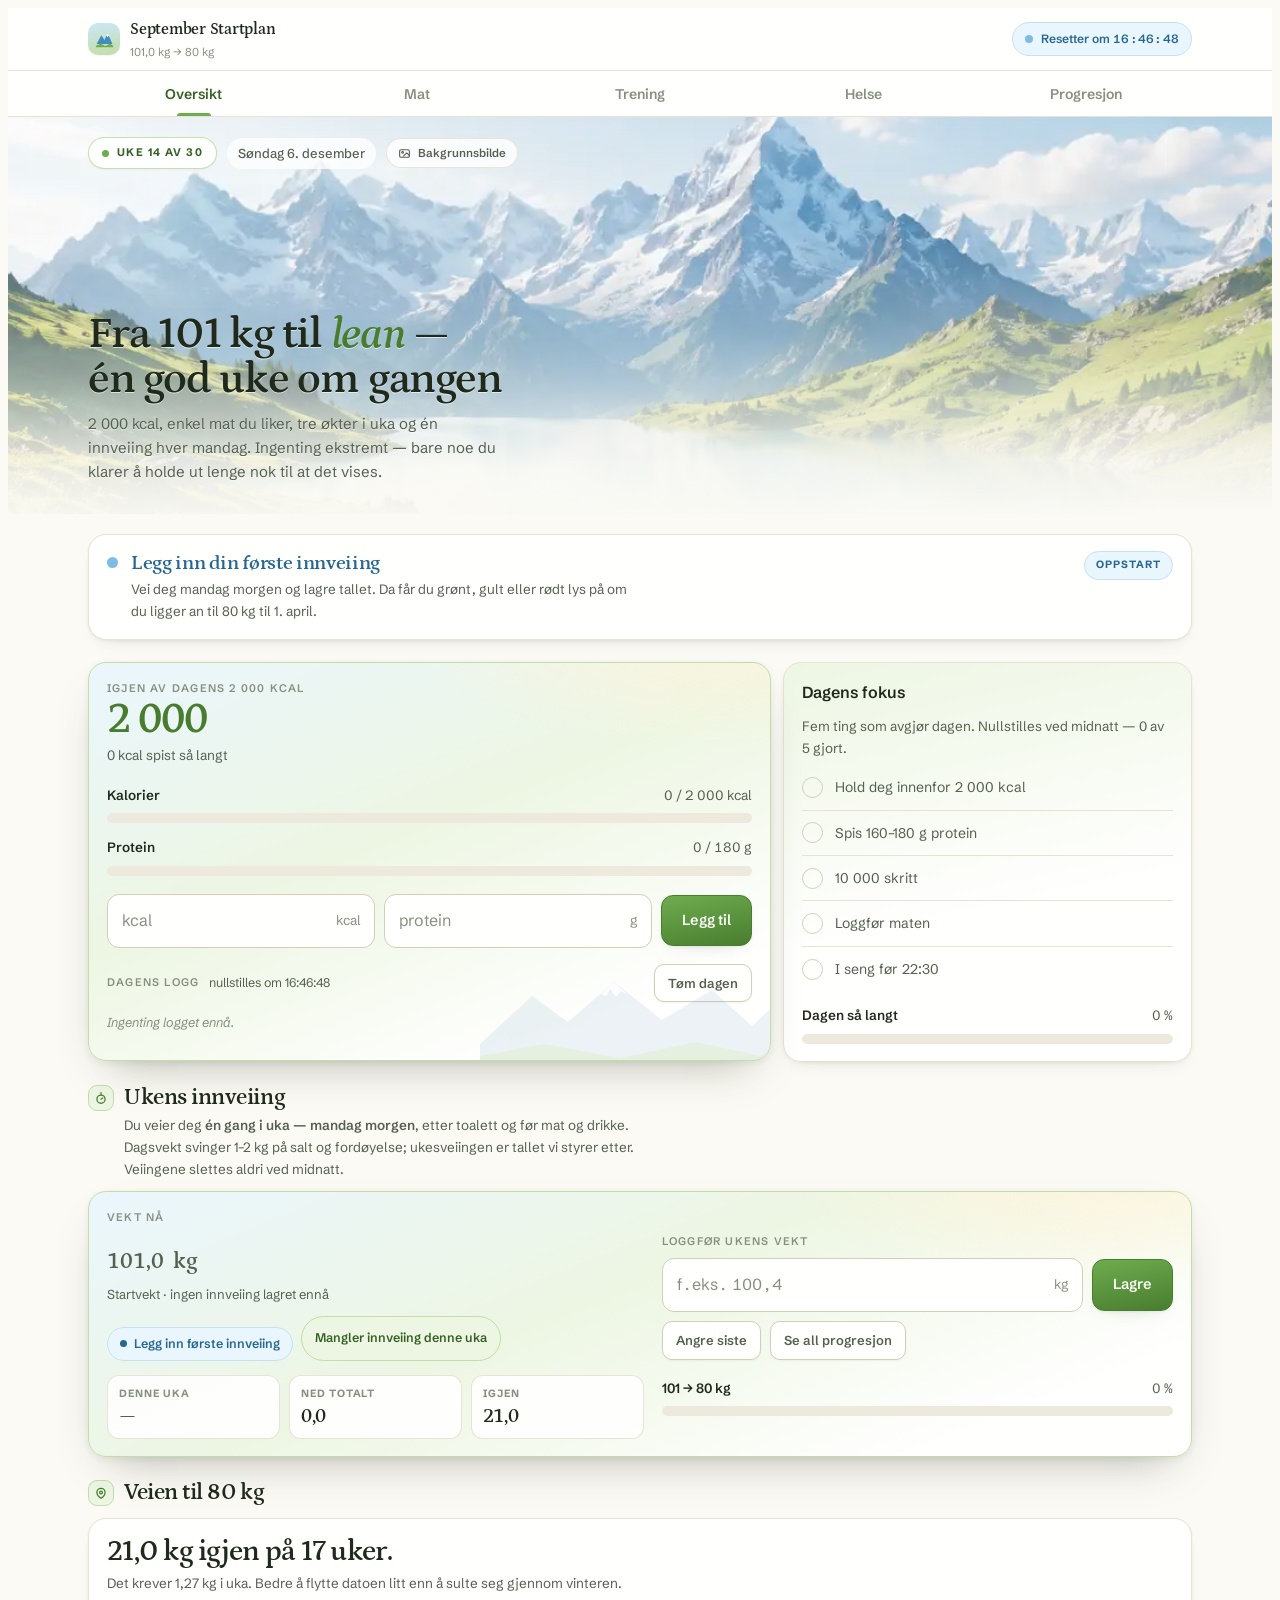
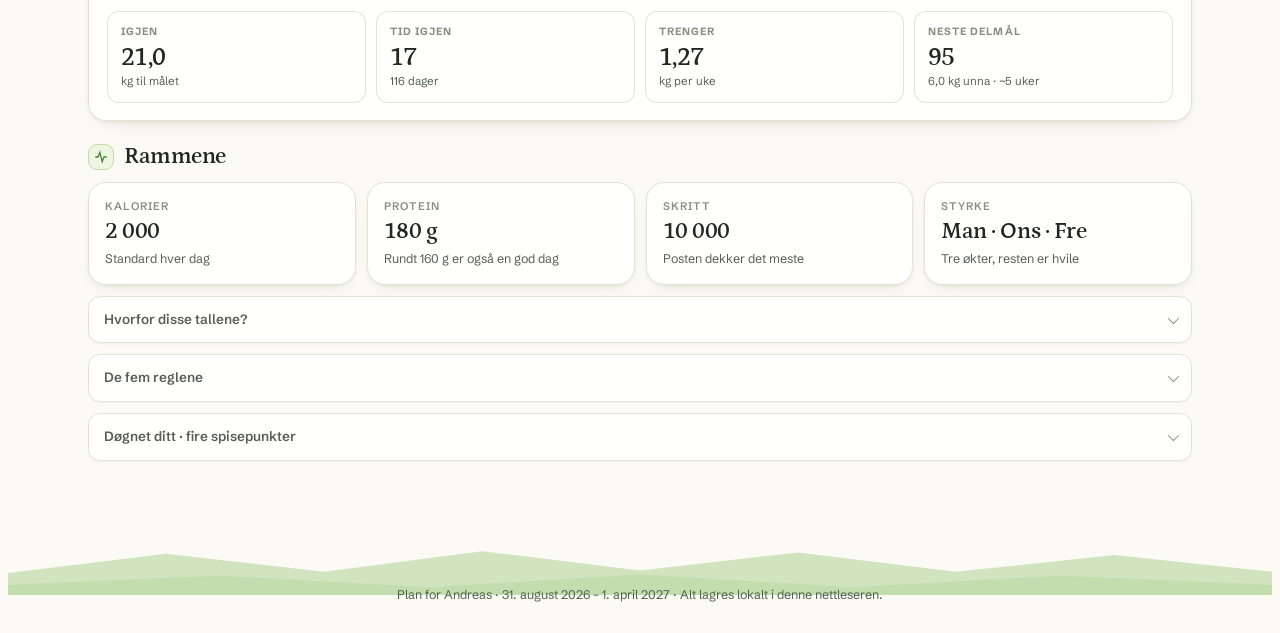
==== index.html @ 5f0822c3 "Rename index_5.html to index.html" ====
<!doctype html><html lang="nb"><head><meta charset="utf-8"><meta name="viewport" content="width=device-width,initial-scale=1,viewport-fit=cover"><meta name="robots" content="noindex,nofollow"><meta name="theme-color" content="#FBFAF5"><meta name="description" content="Personlig startplan mot 80 kg."><meta name="apple-mobile-web-app-capable" content="yes"><meta name="apple-mobile-web-app-status-bar-style" content="default"><meta name="apple-mobile-web-app-title" content="Startplan"><title>September Startplan</title><link rel="icon" href="data:image/svg+xml,%3Csvg xmlns='http://www.w3.org/2000/svg' viewBox='0 0 24 24'%3E%3Crect width='24' height='24' rx='6' fill='%23CBE7F8'/%3E%3Cpath fill='%233F8CBE' d='M3 18 L8 9 L11.5 14 L15.5 6 L21 18 Z'/%3E%3Cpath fill='%23fff' d='M13.4 9 L15.5 6 L17.6 9.8 L16.3 9 L15.3 10.6 L14.3 8.4 Z'/%3E%3Cpath fill='%236FAC4E' d='M2 20 L7 18 L12 20.4 L17 18 L22 20 L22 22 L2 22 Z'/%3E%3C/svg%3E"><link rel="apple-touch-icon" href="icon.png"><link rel="preconnect" href="https://fonts.googleapis.com"><link rel="preconnect" href="https://fonts.gstatic.com" crossorigin><link rel="stylesheet" href="https://fonts.googleapis.com/css2?family=Petrona:ital,wght@0,500;0,600;0,700;1,600&family=Schibsted+Grotesk:wght@400;500;600;700&display=swap">
<style>:root{--sky-1:#EAF6FD;--sky-2:#CBE7F8;--sky-3:#7FBCE4;--sky-4:#3F8CBE;--sky-5:#256792;--grass-1:#EDF6E3;--grass-2:#C3DDA6;--grass-3:#6FAC4E;--grass-4:#487D2F;--grass-5:#356024;--sun-1:#FEF4DA;--sun-2:#EFC35F;--sun-3:#BE8718;--clay-1:#FBEBE1;--clay-2:#BF7154;--bg:#FBFAF5;--surface:#FFFFFE;--surface-2:#F7F5ED;--surface-3:#EDE9DC;--line:#E8E2D3;--line-2:#D4CDB8;--ink:#1F2A1C;--ink-2:#556050;--ink-3:#87907F;--sh-1:0 1px 2px rgba(48,58,36,.05);--sh-2:0 1px 3px rgba(48,58,36,.06),0 8px 20px -14px rgba(48,58,36,.28);--sh-3:0 2px 6px rgba(48,58,36,.07),0 20px 44px -22px rgba(48,58,36,.4);--r:18px;--r-sm:12px;--wrap:1140px;--serif:"Petrona",Georgia,serif;--sans:"Schibsted Grotesk",ui-sans-serif,system-ui,-apple-system,"Segoe UI",sans-serif;--navh:0px;color-scheme:light;}*{box-sizing:border-box;min-width:0}[hidden]{display:none!important}body{background:var(--bg);color:var(--ink);font-family:var(--sans);font-size:15px;line-height:1.6;-webkit-font-smoothing:antialiased;overflow-x:hidden;-webkit-text-size-adjust:100%;padding-bottom:var(--navh);}p{margin:0 0 10px}p:last-child{margin-bottom:0}strong{font-weight:600}.wrap{max-width:var(--wrap);margin:0 auto;padding:0 18px}.dim{color:var(--ink-2)}.num{font-variant-numeric:tabular-nums}.label{font-size:11px;letter-spacing:.11em;text-transform:uppercase;color:var(--ink-3);font-weight:600}.appbar{position:sticky;top:0;z-index:60;background:rgba(255,255,254,.88);backdrop-filter:blur(16px) saturate(1.4);border-bottom:1px solid var(--line)}.appbar-in{max-width:var(--wrap);margin:0 auto;padding:9px 18px;display:flex;align-items:center;gap:12px}.brand{display:flex;align-items:center;gap:10px;min-width:0}.brand .mk{width:32px;height:32px;border-radius:10px;flex:0 0 auto;overflow:hidden;background:linear-gradient(170deg,var(--sky-2),var(--grass-2));display:grid;place-items:center;box-shadow:var(--sh-1)}.brand .nm{font-family:var(--serif);font-size:16px;font-weight:600;letter-spacing:-.015em;white-space:nowrap;overflow:hidden;text-overflow:ellipsis}.brand .sm{font-size:11.5px;color:var(--ink-3);white-space:nowrap}.reset-chip{margin-left:auto;display:inline-flex;align-items:center;gap:8px;flex:0 0 auto;font-size:12px;font-weight:600;color:var(--sky-5);background:var(--sky-1);border:1px solid #C6E1F2;padding:6px 12px;border-radius:99px}.reset-chip .cd{font-variant-numeric:tabular-nums;letter-spacing:.02em}.reset-chip .ring{width:8px;height:8px;border-radius:99px;background:var(--sky-3);animation:pulse 2.4s ease-in-out infinite}@keyframes pulse{0%,100%{opacity:1;transform:scale(1)}50%{opacity:.45;transform:scale(.8)}}.tabbar{display:block;border-top:1px solid var(--line);background:rgba(255,255,254,.7)}.tabbar-in{max-width:var(--wrap);margin:0 auto;padding:0 12px;display:grid;grid-template-columns:repeat(5,1fr)}.tabbar button{font:inherit;font-size:14px;font-weight:600;background:none;border:none;cursor:pointer;color:var(--ink-3);padding:12px 6px 11px;position:relative;transition:color .18s ease}.tabbar button:hover{color:var(--ink-2)}.tabbar button[aria-selected="true"]{color:var(--grass-5)}.tabbar button[aria-selected="true"]::after{content:"";position:absolute;left:50%;transform:translateX(-50%);bottom:0;width:34px;height:3px;border-radius:99px 99px 0 0;background:var(--grass-3)}.tabbar button:focus-visible{outline:2px solid var(--grass-3);outline-offset:-3px;border-radius:6px}.botnav{display:none}.hero{position:relative;overflow:hidden;isolation:isolate;background:linear-gradient(178deg,#9FD1EE 0%,#BEE1F5 24%,#DCEDF6 52%,#EFF4E9 78%,var(--bg) 100%)}.hero .photo{position:absolute;inset:0;z-index:-2;background-image:var(--heroimg,url("hero.webp"));background-size:cover;background-position:50% 40%;background-repeat:no-repeat}.hero .scrim{position:absolute;inset:0;z-index:-1;background:linear-gradient(179deg,rgba(255,255,255,.30) 0%,rgba(255,255,255,.06) 24%,rgba(252,251,246,.55) 62%,rgba(251,250,245,.93) 86%,var(--bg) 100%)}.hero-in{position:relative;padding:20px 0 30px;min-height:clamp(280px,31vw,400px);display:flex;flex-direction:column}.crumb{display:flex;align-items:center;gap:10px;flex-wrap:wrap;margin-bottom:auto;padding-bottom:22px}.chip-glass{display:inline-flex;align-items:center;gap:8px;font-size:11px;letter-spacing:.13em;text-transform:uppercase;font-weight:700;color:var(--grass-5);background:rgba(255,255,255,.9);border:1px solid rgba(195,221,166,.9);padding:6px 13px;border-radius:99px;box-shadow:var(--sh-1);backdrop-filter:blur(6px)}.chip-glass .pip{width:7px;height:7px;border-radius:99px;background:var(--grass-3)}.crumb .dt{font-size:13px;color:var(--ink-2);font-weight:500;background:rgba(255,255,255,.75);padding:5px 11px;border-radius:99px}.pick{display:inline-flex;align-items:center;gap:7px;font-size:11.5px;font-weight:600;color:var(--ink-2);background:rgba(255,255,255,.8);border:1px solid rgba(232,226,211,.9);padding:5px 11px;border-radius:99px;cursor:pointer;backdrop-filter:blur(6px);transition:color .15s ease,border-color .15s ease}.pick:hover{color:var(--grass-5);border-color:var(--grass-2)}.pick svg{width:13px;height:13px;stroke:currentColor;fill:none;stroke-width:2;stroke-linecap:round;stroke-linejoin:round}.pick.rm{padding:5px 9px}.hero h1{font-family:var(--serif);font-weight:600;font-size:clamp(28px,4.7vw,44px);letter-spacing:-.028em;line-height:1.04;margin:0 0 9px;text-wrap:balance;max-width:17ch;text-shadow:0 1px 0 rgba(255,255,255,.6)}.hero h1 em{font-style:italic;color:var(--grass-4)}.hero .sub{color:var(--ink-2);font-size:15px;margin:0;max-width:46ch;text-shadow:0 1px 0 rgba(255,255,255,.5)}main{padding:20px 0 44px;min-height:60vh}.panel{display:flex;flex-direction:column;gap:22px}.panel[hidden]{display:none}.panel.enter{animation:slidein .28s cubic-bezier(.22,.9,.3,1)}@keyframes slidein{from{opacity:0;transform:translateY(9px)}to{opacity:1;transform:none}}.sec{display:flex;flex-direction:column;gap:11px}.sec>h2{font-family:var(--serif);font-size:23px;font-weight:600;letter-spacing:-.02em;margin:0;line-height:1.2;display:flex;align-items:center;gap:10px}.sec>h2 .gl{width:26px;height:26px;border-radius:9px;display:grid;place-items:center;flex:0 0 auto;background:var(--grass-1);border:1px solid var(--grass-2)}.sec>h2+.cap{margin-top:-7px;padding-left:36px}.cap{color:var(--ink-2);font-size:13.5px;max-width:74ch;margin:0}h3{font-size:16px;font-weight:600;margin:0;letter-spacing:-.01em}.card{background:var(--surface);border:1px solid var(--line);border-radius:var(--r);padding:17px 18px;box-shadow:var(--sh-2)}.card>h3{margin-bottom:11px}.card.tint{background:linear-gradient(168deg,var(--grass-1) 0%,var(--surface) 60%)}.card.tint-sky{background:linear-gradient(168deg,var(--sky-1) 0%,var(--surface) 60%)}.card.hi{background:radial-gradient(520px 200px at 92% -10%,rgba(254,244,218,.9),transparent 62%),linear-gradient(158deg,var(--sky-1) 0%,var(--grass-1) 44%,var(--surface) 84%);border-color:var(--grass-2);box-shadow:var(--sh-3);position:relative;overflow:hidden}.g2{display:grid;grid-template-columns:repeat(2,1fr);gap:11px}.g3{display:grid;grid-template-columns:repeat(3,1fr);gap:11px}.g4{display:grid;grid-template-columns:repeat(4,1fr);gap:11px}.split{display:grid;grid-template-columns:1.25fr .75fr;gap:12px;align-items:start}.tile{background:var(--surface);border:1px solid var(--line);border-radius:var(--r);padding:15px 16px;box-shadow:var(--sh-2)}.tile .tn{font-size:16px;font-weight:600;letter-spacing:-.01em}.tile .tv{font-family:var(--serif);font-size:23px;font-weight:600;letter-spacing:-.02em;font-variant-numeric:tabular-nums;margin-top:3px;line-height:1.15}.tile .td{font-size:12.5px;color:var(--ink-2);margin-top:4px}.tile .badge{display:inline-block;font-size:11px;font-weight:600;background:var(--grass-1);color:var(--grass-5);border:1px solid var(--grass-2);padding:2px 9px;border-radius:99px;margin-top:9px}.tile .badge.sun{background:var(--sun-1);color:var(--sun-3);border-color:#EEDCAC}.tile .badge.sky{background:var(--sky-1);color:var(--sky-5);border-color:#C6E1F2}details.acc{background:var(--surface);border:1px solid var(--line);border-radius:var(--r-sm);overflow:hidden;box-shadow:var(--sh-1);transition:border-color .18s ease}details.acc:hover{border-color:var(--line-2)}details.acc>summary{list-style:none;cursor:pointer;padding:12px 15px;font-size:13.5px;font-weight:600;color:var(--ink-2);display:flex;align-items:center;gap:8px}details.acc>summary::-webkit-details-marker{display:none}details.acc>summary::after{content:"";margin-left:auto;width:7px;height:7px;border-right:1.8px solid var(--ink-3);border-bottom:1.8px solid var(--ink-3);transform:rotate(45deg) translateY(-2px);transition:transform .22s ease}details.acc[open]>summary::after{transform:rotate(-135deg) translateY(-2px)}details.acc>summary:hover{color:var(--grass-5)}details.acc>summary:focus-visible{outline:2px solid var(--grass-3);outline-offset:-2px}.accb{padding:13px 15px 15px;font-size:13.5px;color:var(--ink-2);border-top:1px solid var(--line);background:var(--surface-2)}.accb ul,.accb ol{margin:0 0 9px;padding-left:1.1em}.accb li{margin-bottom:6px}.accb li::marker{color:var(--grass-3)}.accb>*:last-child{margin-bottom:0}.rows{display:flex;flex-direction:column}.row{display:flex;align-items:center;gap:12px;padding:10px 0;border-bottom:1px solid var(--line);font-size:14.5px}.row:last-child{border-bottom:none}.row .idx{flex:0 0 24px;height:24px;border-radius:8px;background:linear-gradient(160deg,var(--grass-1),var(--grass-2));color:var(--grass-5);font-size:12px;font-weight:700;display:grid;place-items:center}.row .rt{flex:1}.row .rv{color:var(--ink-2);font-size:13px;text-align:right;font-variant-numeric:tabular-nums}.field{position:relative;flex:1 1 120px}.field input{font:inherit;font-size:16px;font-variant-numeric:tabular-nums;background:var(--surface);color:var(--ink);border:1.5px solid var(--line-2);border-radius:12px;padding:13px 44px 13px 14px;width:100%;transition:border-color .16s ease,box-shadow .16s ease}.field input:hover{border-color:var(--ink-3)}.field input:focus{outline:none;border-color:var(--grass-3);box-shadow:0 0 0 3px rgba(111,172,78,.2)}.field .unit{position:absolute;right:14px;top:50%;transform:translateY(-50%);font-size:13.5px;color:var(--ink-3);pointer-events:none}input::placeholder{color:var(--ink-3)}input[type=number]::-webkit-outer-spin-button,input[type=number]::-webkit-inner-spin-button{-webkit-appearance:none;margin:0}input[type=number]{-moz-appearance:textfield}.btn{font:inherit;font-size:14.5px;font-weight:600;background:linear-gradient(168deg,var(--grass-3),var(--grass-4));color:#FBFDF7;border:1px solid var(--grass-4);border-radius:12px;padding:13px 20px;cursor:pointer;white-space:nowrap;box-shadow:var(--sh-2);transition:transform .14s ease,box-shadow .14s ease,filter .14s ease;-webkit-tap-highlight-color:transparent}.btn:hover{filter:brightness(1.07);box-shadow:var(--sh-3);transform:translateY(-1px)}.btn:active{transform:translateY(0) scale(.985);box-shadow:var(--sh-1)}.btn.ghost{background:var(--surface);color:var(--ink-2);border-color:var(--line-2);box-shadow:var(--sh-1)}.btn.ghost:hover{color:var(--grass-5);border-color:var(--grass-3);filter:none}.btn.mini{padding:8px 13px;font-size:13px;border-radius:10px}.btn:focus-visible{outline:2px solid var(--grass-3);outline-offset:2px}.frm{display:flex;gap:9px;align-items:center;flex-wrap:wrap}.toast{display:inline-flex;align-items:center;gap:7px;font-size:13px;font-weight:600;color:var(--grass-5);background:var(--grass-1);border:1px solid var(--grass-2);padding:6px 13px;border-radius:99px;opacity:0;transform:translateY(-3px);transition:opacity .25s ease,transform .25s ease;pointer-events:none}.toast.on{opacity:1;transform:none}.bar{height:10px;border-radius:99px;background:var(--surface-3);overflow:hidden}.bar>i{display:block;height:100%;border-radius:99px;background:linear-gradient(90deg,var(--grass-2),var(--grass-3));transition:width .5s cubic-bezier(.3,0,.2,1)}.bar.sun>i{background:linear-gradient(90deg,#F6E2AC,var(--sun-2))}.bar.sky>i{background:linear-gradient(90deg,var(--sky-2),var(--sky-3))}.bhd{display:flex;justify-content:space-between;align-items:baseline;gap:10px;margin-bottom:7px;font-size:13.5px}.bhd .bl{font-weight:600;display:flex;align-items:center;gap:9px}.bhd .br{color:var(--ink-2);font-variant-numeric:tabular-nums}.metric{padding:12px 0;border-bottom:1px solid var(--line)}.metric:last-child{border-bottom:none;padding-bottom:0}.mico{width:27px;height:27px;border-radius:9px;display:grid;place-items:center;flex:0 0 auto}.qw{display:grid;grid-template-columns:1.05fr 1fr;gap:18px;align-items:center;position:relative}.qw .now{font-family:var(--serif);font-size:clamp(38px,7vw,52px);font-weight:600;letter-spacing:-.035em;line-height:1;font-variant-numeric:tabular-nums}.qw .now span{font-size:.44em;color:var(--ink-2);letter-spacing:0}.qw .meta{font-size:13px;color:var(--ink-2);margin-top:5px}.trend{display:inline-flex;align-items:center;gap:7px;font-size:12.5px;font-weight:600;padding:6px 12px;border-radius:99px;margin-top:11px;background:var(--grass-1);color:var(--grass-5);border:1px solid var(--grass-2)}.trend.warn{background:var(--sun-1);color:var(--sun-3);border-color:#EEDCAC}.trend.hot{background:var(--clay-1);color:var(--clay-2);border-color:#EFD5C9}.trend.sky{background:var(--sky-1);color:var(--sky-5);border-color:#C6E1F2}.trend .dot{width:7px;height:7px;border-radius:99px;background:currentColor}.mini3{display:grid;grid-template-columns:repeat(3,1fr);gap:9px;margin-top:14px}.mini{background:rgba(255,255,254,.9);border:1px solid rgba(232,226,211,.95);border-radius:var(--r-sm);padding:10px 11px}.mini .k{font-size:10.5px;letter-spacing:.09em;text-transform:uppercase;color:var(--ink-3);font-weight:700}.mini .v{font-family:var(--serif);font-size:20px;font-weight:600;letter-spacing:-.02em;font-variant-numeric:tabular-nums;line-height:1.2;margin-top:2px}.status{display:flex;align-items:flex-start;gap:13px;border-radius:var(--r);padding:16px 18px;border:1px solid var(--line);background:var(--surface);box-shadow:var(--sh-2)}.status .sdot{width:11px;height:11px;border-radius:99px;flex:0 0 auto;margin-top:6px;background:var(--sky-3);box-shadow:0 0 0 4px rgba(255,255,255,.7)}.status .stt{font-family:var(--serif);font-size:19.5px;font-weight:600;letter-spacing:-.018em;line-height:1.24;color:var(--sky-5)}.status .sbd{font-size:13.5px;margin-top:4px;color:var(--ink-2);max-width:64ch}.status .stag{margin-left:auto;flex:0 0 auto;font-size:10.5px;font-weight:700;letter-spacing:.1em;text-transform:uppercase;padding:5px 11px;border-radius:99px;border:1px solid #C6E1F2;background:var(--sky-1);color:var(--sky-5);white-space:nowrap}.status.green{background:linear-gradient(158deg,var(--grass-1),var(--surface) 68%);border-color:var(--grass-2)}.status.green .sdot{background:var(--grass-3)}.status.green .stt{color:var(--grass-5)}.status.green .stag{background:var(--grass-1);border-color:var(--grass-2);color:var(--grass-5)}.status.yellow{background:linear-gradient(158deg,var(--sun-1),var(--surface) 68%);border-color:#EEDCAC}.status.yellow .sdot{background:var(--sun-2)}.status.yellow .stt{color:var(--sun-3)}.status.yellow .stag{background:var(--sun-1);border-color:#EEDCAC;color:var(--sun-3)}.status.red{background:linear-gradient(158deg,var(--clay-1),var(--surface) 68%);border-color:#EFD5C9}.status.red .sdot{background:var(--clay-2)}.status.red .stt{color:var(--clay-2)}.status.red .stag{background:var(--clay-1);border-color:#EFD5C9;color:var(--clay-2)}.nextw{display:inline-flex;align-items:center;gap:8px;font-size:12.5px;font-weight:600;color:var(--sky-5);background:var(--sky-1);border:1px solid #C6E1F2;padding:6px 13px;border-radius:99px}.nextw.due{color:var(--grass-5);background:var(--grass-1);border-color:var(--grass-2)}.mgrid{display:grid;grid-template-columns:repeat(4,1fr);gap:10px;position:relative}.mcell{background:rgba(255,255,254,.9);border:1px solid rgba(232,226,211,.95);border-radius:var(--r-sm);padding:12px 13px}.mcell .mk{font-size:10.5px;letter-spacing:.1em;text-transform:uppercase;color:var(--ink-3);font-weight:700}.mcell .mv{font-family:var(--serif);font-size:25px;font-weight:600;letter-spacing:-.025em;font-variant-numeric:tabular-nums;line-height:1.12;margin-top:3px}.mcell .mn{font-size:11.5px;color:var(--ink-2)}.ridge{position:absolute;right:-10px;bottom:-6px;width:300px;opacity:.34;pointer-events:none}.big{font-family:var(--serif);font-size:44px;font-weight:600;letter-spacing:-.03em;line-height:1;font-variant-numeric:tabular-nums;color:var(--grass-4)}.big.over{color:var(--clay-2)}.log{display:flex;flex-direction:column;max-height:180px;overflow-y:auto;-webkit-overflow-scrolling:touch}.log .e{display:flex;align-items:center;gap:10px;padding:9px 0;border-bottom:1px dotted var(--line-2);font-size:13.5px}.log .e:last-child{border-bottom:none}.log .e .ec{flex:1;font-variant-numeric:tabular-nums}.log .e button{font:inherit;font-size:17px;line-height:1;background:none;border:none;color:var(--ink-3);cursor:pointer;padding:4px 9px;border-radius:8px;transition:all .15s ease}.log .e button:hover{color:var(--clay-2);background:var(--clay-1)}.log .e button:focus-visible{outline:2px solid var(--grass-3);outline-offset:1px}.empty{color:var(--ink-3);font-size:13px;font-style:italic;padding:10px 0}.focus{display:flex;flex-direction:column}.focus label{display:flex;align-items:center;gap:12px;padding:11px 0;cursor:pointer;font-size:14px;color:var(--ink-2);border-bottom:1px solid var(--line);transition:color .15s ease}.focus label:last-child{border-bottom:none}.focus label:hover{color:var(--ink)}.focus input{appearance:none;-webkit-appearance:none;width:21px;height:21px;flex:0 0 auto;border:1.8px solid var(--line-2);border-radius:99px;cursor:pointer;position:relative;transition:all .18s ease;margin:0}.focus input:hover{border-color:var(--grass-3)}.focus input:checked{background:var(--grass-3);border-color:var(--grass-4)}.focus input:checked::after{content:"";position:absolute;left:6.5px;top:3px;width:5px;height:10px;border:solid #fff;border-width:0 2px 2px 0;transform:rotate(45deg)}.focus input:checked+span{color:var(--ink-3);text-decoration:line-through}.focus input:focus-visible{outline:2px solid var(--grass-3);outline-offset:2px}.filters{display:flex;flex-wrap:wrap;gap:7px}.filters button{font:inherit;font-size:13px;font-weight:600;background:var(--surface);color:var(--ink-2);border:1px solid var(--line);border-radius:99px;padding:8px 15px;cursor:pointer;box-shadow:var(--sh-1);transition:all .16s ease}.filters button:hover{border-color:var(--grass-3);color:var(--ink)}.filters button[aria-pressed="true"]{background:linear-gradient(165deg,var(--grass-1),var(--grass-2));border-color:var(--grass-3);color:var(--grass-5)}.filters button:focus-visible{outline:2px solid var(--grass-3);outline-offset:2px}.meals{display:grid;grid-template-columns:repeat(3,1fr);gap:11px}.meal{background:var(--surface);border:1px solid var(--line);border-radius:var(--r);overflow:hidden;box-shadow:var(--sh-2);transition:border-color .18s ease,box-shadow .18s ease,transform .18s ease}.meal:hover{border-color:var(--grass-2);box-shadow:var(--sh-3);transform:translateY(-2px)}.meal.top{border-color:var(--grass-2)}.meal>summary{list-style:none;cursor:pointer;padding:16px 17px;display:flex;flex-direction:column;gap:9px}.meal>summary::-webkit-details-marker{display:none}.mh{display:flex;align-items:flex-start;gap:9px}.mname{font-family:var(--serif);font-size:18px;font-weight:600;letter-spacing:-.015em;line-height:1.2;flex:1}.rank{flex:0 0 auto;font-size:10.5px;font-weight:700;background:linear-gradient(160deg,var(--grass-2),var(--grass-3));color:#FBFDF7;padding:3px 9px;border-radius:99px;margin-top:3px}.mst{display:flex;align-items:center;gap:8px;flex-wrap:wrap;font-size:13.5px;color:var(--ink-2);font-variant-numeric:tabular-nums}.mst .kc{color:var(--ink);font-weight:600}.mst .pr{color:var(--grass-4);font-weight:600}.mst .sp{color:var(--line-2)}.mtags{display:flex;gap:6px;flex-wrap:wrap}.chip{font-size:11px;font-weight:600;padding:3px 9px;border-radius:99px;background:var(--surface-2);color:var(--ink-2);border:1px solid var(--line)}.chip.frost{background:var(--sky-1);color:var(--sky-5);border-color:#C6E1F2}.chip.warm{background:var(--clay-1);color:var(--clay-2);border-color:#EFD5C9}.chip.leaf{background:var(--grass-1);color:var(--grass-5);border-color:var(--grass-2)}.oh{font-size:12.5px;color:var(--ink-3);font-weight:600;display:flex;align-items:center;gap:6px}.oh::after{content:"";width:6px;height:6px;border-right:1.7px solid currentColor;border-bottom:1.7px solid currentColor;transform:rotate(45deg) translateY(-2px);transition:transform .22s ease}.meal[open] .oh::after{transform:rotate(-135deg) translateY(-1px)}.meal[open] .oh{color:var(--grass-5)}.meal>summary:focus-visible{outline:2px solid var(--grass-3);outline-offset:-3px}.ing{border-top:1px solid var(--line);padding:13px 17px 15px;background:var(--surface-2)}.ing .i{display:flex;justify-content:space-between;gap:10px;font-size:13px;padding:5px 0;border-bottom:1px dotted var(--line-2)}.ing .i:last-child{border-bottom:none}.ing .i span:first-child{color:var(--ink-2)}.ing .i span:last-child{color:var(--ink-3);font-variant-numeric:tabular-nums;white-space:nowrap}.timeline{display:grid;grid-template-columns:repeat(4,1fr);gap:11px}.step{background:var(--surface);border:1px solid var(--line);border-top:3px solid var(--grass-2);border-radius:var(--r);padding:15px 16px;box-shadow:var(--sh-2)}.step .sn{font-size:11px;font-weight:700;color:var(--grass-5);letter-spacing:.1em;text-transform:uppercase}.step h4{font-family:var(--serif);font-size:18px;font-weight:600;margin:4px 0 5px;letter-spacing:-.015em}.step p{font-size:13px;color:var(--ink-2);margin:0}.workouts{display:grid;grid-template-columns:repeat(3,1fr);gap:11px}.wo{background:var(--surface);border:1px solid var(--line);border-radius:var(--r);overflow:hidden;box-shadow:var(--sh-2);transition:border-color .18s ease,box-shadow .18s ease,transform .18s ease}.wo:hover{border-color:var(--grass-2);box-shadow:var(--sh-3);transform:translateY(-2px)}.wo>summary{list-style:none;cursor:pointer;padding:16px 17px}.wo>summary::-webkit-details-marker{display:none}.wday{display:inline-block;font-size:10.5px;letter-spacing:.1em;text-transform:uppercase;color:var(--sky-5);font-weight:700;background:var(--sky-1);border:1px solid #C6E1F2;padding:3px 11px;border-radius:99px}.wname{font-family:var(--serif);font-size:19px;font-weight:600;letter-spacing:-.015em;margin:9px 0 5px;color:var(--grass-4)}.wmeta{font-size:13px;color:var(--ink-2);font-variant-numeric:tabular-nums}.wo>summary:focus-visible{outline:2px solid var(--grass-3);outline-offset:-3px}.ex{border-top:1px solid var(--line);padding:10px 17px 14px;background:var(--surface-2)}.ex div{display:flex;justify-content:space-between;gap:10px;font-size:13px;padding:7px 0;border-bottom:1px dotted var(--line-2)}.ex div:last-child{border-bottom:none}.ex div span:first-child{color:var(--ink-2)}.ex div span:last-child{color:var(--ink);font-variant-numeric:tabular-nums;white-space:nowrap;font-weight:600}.shop{display:grid;grid-template-columns:repeat(2,1fr);gap:11px}.sg{background:var(--surface);border:1px solid var(--line);border-radius:var(--r);padding:15px 17px;box-shadow:var(--sh-2)}.sg h4{margin:0 0 9px;font-size:11px;letter-spacing:.11em;text-transform:uppercase;color:var(--grass-5);font-weight:700}.sg ul{list-style:none;padding:0;margin:0}.sg label{display:flex;align-items:center;gap:12px;padding:7px 0;cursor:pointer;color:var(--ink-2);font-size:14px;transition:color .15s ease}.sg label:hover{color:var(--ink)}.sg input[type=checkbox]{accent-color:var(--grass-3);flex:0 0 auto;width:19px;height:19px;margin:0;cursor:pointer}.sg input:checked+span{text-decoration:line-through;color:var(--ink-3)}.sg label:focus-within{outline:2px solid var(--grass-3);outline-offset:2px;border-radius:6px}.chartwrap{margin-top:18px}.chart{width:100%;height:210px;display:block}.chart .gl{stroke:var(--line);stroke-width:1}.chart .plan{stroke:var(--sky-3);stroke-width:1.8;stroke-dasharray:5 4;fill:none}.chart .goal{stroke:var(--clay-2);stroke-width:1.8;stroke-dasharray:6 4;opacity:.85}.chart .raw{fill:none;stroke:var(--grass-2);stroke-width:1.8;stroke-linejoin:round}.chart .avg{fill:none;stroke:var(--grass-4);stroke-width:3;stroke-linecap:round;stroke-linejoin:round}.chart .area{fill:url(#gArea)}.chart .dot{fill:var(--grass-3)}.chart .last{fill:#fff;stroke:var(--grass-4);stroke-width:3}.chart text{font-family:var(--sans);font-size:11px;fill:var(--ink-3)}.legend{display:flex;gap:14px;flex-wrap:wrap;margin-top:11px;font-size:12.5px;color:var(--ink-2)}.legend span{display:inline-flex;align-items:center;gap:6px}.legend i{width:15px;height:3px;border-radius:99px;display:inline-block}.tmpl{display:flex;flex-direction:column}.tmpl div{display:flex;justify-content:space-between;align-items:center;gap:12px;padding:11px 0;border-bottom:1px dashed var(--line-2);font-size:14.5px}.tmpl div:last-child{border-bottom:none}.tmpl div span:last-child{color:var(--ink-3);letter-spacing:.05em;font-variant-numeric:tabular-nums}.tmpl div span.fill{color:var(--grass-5);font-weight:600;letter-spacing:0}.verd{display:grid;grid-template-columns:repeat(3,1fr);gap:10px}.vd{border-radius:var(--r-sm);padding:13px 14px;border:1px solid var(--line);background:var(--surface);box-shadow:var(--sh-1)}.vd .vn{font-size:12px;font-weight:700;letter-spacing:.07em}.vd .vt{font-size:12.5px;color:var(--ink-2);margin-top:3px}.vd.keep{border-color:var(--grass-2);background:linear-gradient(160deg,var(--grass-1),var(--surface) 70%)}.vd.keep .vn{color:var(--grass-5)}.vd.adj{border-color:#EEDCAC;background:linear-gradient(160deg,var(--sun-1),var(--surface) 70%)}.vd.adj .vn{color:var(--sun-3)}.vd.inv{border-color:#EFD5C9;background:linear-gradient(160deg,var(--clay-1),var(--surface) 70%)}.vd.inv .vn{color:var(--clay-2)}.toplist{display:flex;flex-direction:column;gap:9px}.ti{display:grid;grid-template-columns:34px 1fr auto;gap:13px;align-items:start;background:var(--surface);border:1px solid var(--line);border-radius:var(--r-sm);padding:14px 15px;box-shadow:var(--sh-1);transition:border-color .18s ease,box-shadow .18s ease}.ti:hover{border-color:var(--grass-2);box-shadow:var(--sh-2)}.ti .tn2{width:30px;height:30px;border-radius:9px;display:grid;place-items:center;background:linear-gradient(160deg,var(--grass-1),var(--grass-2));color:var(--grass-5);font-weight:700;font-size:14px;font-family:var(--serif)}.ti .tt{font-size:15.5px;font-weight:600;letter-spacing:-.01em}.ti .tw{font-size:13px;color:var(--ink-2);margin-top:2px}.ti .tm{font-size:12.5px;color:var(--ink-3);font-variant-numeric:tabular-nums;white-space:nowrap;text-align:right;padding-top:3px;line-height:1.7}.tier{display:inline-block;font-size:10.5px;font-weight:700;padding:3px 10px;border-radius:99px;border:1px solid var(--line)}.tier.doc{background:var(--sky-1);color:var(--sky-5);border-color:#C6E1F2}.tier.use{background:var(--grass-1);color:var(--grass-5);border-color:var(--grass-2)}.tier.opt{background:var(--surface-2);color:var(--ink-3)}footer{position:relative;margin-top:32px;padding:48px 0 20px;color:var(--ink-2);font-size:12.5px;text-align:center}@media (max-width:960px){.g4,.timeline,.mgrid{grid-template-columns:repeat(2,1fr)}.meals,.g3,.workouts{grid-template-columns:repeat(2,1fr)}.split{grid-template-columns:1fr}.qw{grid-template-columns:1fr;gap:14px}}@media (max-width:680px){:root{--navh:72px}.wrap{padding:0 14px}.tabbar{display:none}.botnav{display:grid;grid-template-columns:repeat(5,1fr);position:fixed;left:0;right:0;bottom:0;z-index:70;background:rgba(255,255,254,.95);backdrop-filter:blur(16px);border-top:1px solid var(--line);padding:6px 4px calc(6px + env(safe-area-inset-bottom,0px));box-shadow:0 -6px 20px -14px rgba(48,58,36,.4)}.botnav button{font:inherit;font-size:10.5px;font-weight:600;background:none;border:none;cursor:pointer;color:var(--ink-3);padding:7px 2px;border-radius:12px;display:flex;flex-direction:column;align-items:center;gap:3px;-webkit-tap-highlight-color:transparent;transition:color .15s ease,background .15s ease}.botnav button svg{width:21px;height:21px;stroke:currentColor}.botnav button[aria-selected="true"]{color:var(--grass-5);background:var(--grass-1)}.appbar-in{padding:8px 14px}.brand .sm{display:none}.reset-chip{font-size:11.5px;padding:5px 10px}.hero .photo{background-position:56% 38%}.hero .scrim{background:linear-gradient(179deg,rgba(255,255,255,.24) 0%,rgba(255,255,255,.04) 18%,rgba(252,251,246,.66) 46%,rgba(251,250,245,.95) 78%,var(--bg) 100%)}.hero-in{padding:16px 0 22px;min-height:250px}.crumb{padding-bottom:16px}.hero h1{font-size:27px;max-width:100%}.hero .sub{font-size:14px}main{padding:16px 0 36px}.panel{gap:18px}.status{flex-wrap:wrap;padding:15px 16px;gap:11px}.status .stag{margin-left:0;order:3;width:auto}.status .stt{font-size:18px}.mini3{gap:8px}.mini{padding:9px 10px}.mini .v{font-size:18px}.qw .now{font-size:44px}.meals,.g2,.g3,.g4,.shop,.workouts,.timeline,.verd,.mgrid,.split{grid-template-columns:1fr}.sec>h2{font-size:20px}.sec>h2+.cap{padding-left:0}.card{padding:15px;border-radius:15px}.ridge{display:none}.chart{height:180px}.ti{grid-template-columns:30px 1fr}.ti .tm{grid-column:2;text-align:left;padding-top:7px}.big{font-size:40px}footer{padding-top:40px}}@media (prefers-reduced-motion:reduce){*{transition:none!important;animation:none!important}}</style></head><body><header class="appbar"><div class="appbar-in"><div class="brand"><span class="mk"><svg width="19" height="19" viewBox="0 0 24 24" aria-hidden="true"><path fill="#3F8CBE" d="M2 19 L8 8 L12 14 L16 5 L22 19 Z"/><path fill="#fff" d="M13.4 8.6 L16 5 L18.6 9.6 L17 8.6 L15.8 10.6 L14.6 7.8 Z"/><path fill="#6FAC4E" d="M1 21 L7 18.6 L13 21.6 L19 18.6 L23 21 L23 23 L1 23 Z"/></svg></span><div><div class="nm">September Startplan</div><div class="sm" id="brandSub">101 kg → 80 kg</div></div></div><span class="reset-chip" title="Kalorier, protein og dagens fokus nullstilles ved midnatt. Vekt og progresjon berøres ikke."><span class="ring"></span><span>Resetter om <span class="cd" id="cdown">–:–:–</span></span></span></div><nav class="tabbar" aria-label="Seksjoner"><div class="tabbar-in" role="tablist"><button role="tab" data-tab="oversikt" aria-selected="true">Oversikt</button><button role="tab" data-tab="mat" aria-selected="false">Mat</button><button role="tab" data-tab="trening" aria-selected="false">Trening</button><button role="tab" data-tab="helse" aria-selected="false">Helse</button><button role="tab" data-tab="progresjon" aria-selected="false">Progresjon</button></div></nav></header><section class="hero"><div class="photo"></div><div class="scrim"></div><div class="wrap"><div class="hero-in"><div class="crumb"><span class="chip-glass"><span class="pip"></span><span id="heroPhase">Uke 1</span></span><span class="dt" id="heroToday">—</span><label class="pick" title="Bruk ditt eget bilde som bakgrunn"><svg viewBox="0 0 24 24"><rect x="3" y="5" width="18" height="14" rx="2.5"/><circle cx="8.5" cy="10" r="1.6"/><path d="M21 16l-5-5-6 6"/></svg><span id="pickTxt">Bakgrunnsbilde</span><input type="file" accept="image/*" id="heroPick" hidden></label><button class="pick rm" id="heroRm" hidden data-act="hero-reset" title="Fjern eget bakgrunnsbilde">×</button></div><h1>Fra 101 kg til <em>lean</em> — én god uke om gangen</h1><p class="sub">2 000 kcal, enkel mat du liker, tre økter i uka og én innveiing hver mandag. Ingenting ekstremt — bare noe du klarer å holde ut lenge nok til at det vises.</p></div></div></section><div class="wrap"><main><div class="panel" id="p-oversikt" role="tabpanel"><div class="status idle" id="statBox"><span class="sdot"></span><div style="flex:1;min-width:0"><div class="stt" id="statTitle">Legg inn din første innveiing</div><div class="sbd" id="statBody">Du veier deg hver mandag morgen. Så snart den første veiingen ligger inne, regner appen ut om du ligger foran, på eller bak skjema.</div></div><span class="stag" id="statTag">Oppstart</span></div><div class="split"><div class="card hi"><svg class="ridge" viewBox="0 0 300 110" aria-hidden="true" focusable="false"><path fill="#93B7D0" opacity=".5" d="M0 88 L52 40 L88 66 L134 26 L182 64 L232 34 L272 70 L300 44 L300 110 L0 110 Z"/><path fill="#fff" opacity=".85" d="M121 38 L134 26 L148 39 L141 35 L136 41 L130 33 L126 40 Z"/><path fill="#A9CF8B" opacity=".65" d="M0 100 L64 88 L140 102 L216 86 L280 100 L300 92 L300 110 L0 110 Z"/></svg><div class="label">Igjen av dagens 2 000 kcal</div><div class="big" id="kcalLeft">2 000</div><div class="dim" style="font-size:13.5px;margin-top:4px" id="kcalSum">0 kcal spist så langt</div><div style="margin-top:18px"><div class="bhd"><span class="bl">Kalorier</span><span class="br" id="kcalTxt">0 / 2 000 kcal</span></div><div class="bar sun"><i id="kcalBar" style="width:0%"></i></div></div><div style="margin-top:14px"><div class="bhd"><span class="bl">Protein</span><span class="br" id="proTxt">0 / 180 g</span></div><div class="bar"><i id="proBar" style="width:0%"></i></div></div><div class="frm" style="margin-top:18px"><div class="field"><input type="number" id="inKcal" inputmode="numeric" placeholder="kcal" min="0" step="1" aria-label="Kalorier"><span class="unit">kcal</span></div><div class="field"><input type="number" id="inPro" inputmode="numeric" placeholder="protein" min="0" step="1" aria-label="Protein i gram"><span class="unit">g</span></div><button class="btn" data-act="add-entry">Legg til</button></div><div style="margin-top:16px;display:flex;align-items:center;gap:10px;flex-wrap:wrap"><span class="label">Dagens logg</span><span class="dim" style="font-size:12.5px" id="dayReset">nullstilles ved midnatt</span><button class="btn ghost mini" style="margin-left:auto" data-act="clear-day">Tøm dagen</button></div><div class="log" id="kcalLog"><div class="empty">Ingenting logget ennå.</div></div></div><div class="card tint"><h3>Dagens fokus</h3><p class="cap" style="margin-bottom:6px">Fem ting som avgjør dagen. Nullstilles ved midnatt — <span id="focusCount">0 av 5</span>.</p><div class="focus" id="focusList"><label><input type="checkbox" data-focus="kcal"><span>Hold deg innenfor 2 000 kcal</span></label><label><input type="checkbox" data-focus="protein"><span>Spis 160–180 g protein</span></label><label><input type="checkbox" data-focus="steps"><span>10 000 skritt</span></label><label><input type="checkbox" data-focus="log"><span>Loggfør maten</span></label><label><input type="checkbox" data-focus="sleep"><span>I seng før 22:30</span></label></div><div style="margin-top:14px"><div class="bhd"><span class="bl">Dagen så langt</span><span class="br" id="focusPct">0 %</span></div><div class="bar"><i id="focusBar" style="width:0%"></i></div></div></div></div><div class="sec"><h2><span class="gl"><svg width="14" height="14" viewBox="0 0 24 24" fill="none" stroke="#487D2F" stroke-width="2.2" stroke-linecap="round" stroke-linejoin="round"><path d="M12 3v4M12 21a7 7 0 1 0 0-14 7 7 0 0 0 0 14zM12 14l3-2"/></svg></span>Ukens innveiing</h2><p class="cap">Du veier deg <strong>én gang i uka — mandag morgen</strong>, etter toalett og før mat og drikke. Dagsvekt svinger 1–2 kg på salt og fordøyelse; ukesveiingen er tallet vi styrer etter. Veiingene slettes aldri ved midnatt.</p><div class="card hi"><div class="qw"><div><div class="label">Vekt nå</div><div class="now"><span id="qwNow">101,0</span> <span>kg</span></div><div class="meta" id="qwMeta">Startvekt · ingen innveiing lagret ennå</div><div style="margin-top:11px;display:flex;flex-wrap:wrap;gap:8px"><span class="trend sky" id="qwTrend"><span class="dot"></span><span id="qwTrendTxt">Legg inn første innveiing</span></span><span class="nextw" id="wkNext">Neste innveiing: mandag</span></div><div class="mini3"><div class="mini"><div class="k">Denne uka</div><div class="v" id="qwAvg">—</div></div><div class="mini"><div class="k">Ned totalt</div><div class="v" id="qwLost">0,0</div></div><div class="mini"><div class="k">Igjen</div><div class="v" id="qwLeft">21,0</div></div></div></div><div><div class="label" style="margin-bottom:8px">Loggfør ukens vekt</div><div class="frm"><div class="field" style="flex:1 1 150px"><input type="number" id="inWeight" inputmode="decimal" step="0.1" min="40" max="250" placeholder="f.eks. 100,4" aria-label="Vekt i kilo"><span class="unit">kg</span></div><button class="btn" data-act="save-weight">Lagre</button></div><div class="frm" style="margin-top:9px"><button class="btn ghost mini" data-act="undo-weight">Angre siste</button><button class="btn ghost mini" data-act="go-progress">Se all progresjon</button><span class="toast" id="wToast">✓ Lagret</span></div><div style="margin-top:18px"><div class="bhd"><span class="bl">101 → 80 kg</span><span class="br" id="qwPct">0 %</span></div><div class="bar"><i id="qwBar" style="width:0%"></i></div></div></div></div></div></div><div class="sec"><h2><span class="gl"><svg width="14" height="14" viewBox="0 0 24 24" fill="none" stroke="#487D2F" stroke-width="2.2" stroke-linecap="round"><path d="M12 21s-7-4.6-7-10a7 7 0 0 1 14 0c0 5.4-7 10-7 10z"/><circle cx="12" cy="11" r="2.4"/></svg></span>Veien til 80 kg</h2><div class="card"><div style="font-family:var(--serif);font-size:clamp(22px,3.6vw,29px);font-weight:600;letter-spacing:-.025em;line-height:1.12;margin-bottom:5px" id="motHead">—</div><p class="cap" id="motSub" style="margin-bottom:16px">Alt regner seg ut fra dagens dato og nyeste lagrede innveiing.</p><div class="mgrid"><div class="mcell"><div class="mk">Igjen</div><div class="mv" id="mLeft">21,0</div><div class="mn">kg til målet</div></div><div class="mcell"><div class="mk">Tid igjen</div><div class="mv" id="mWeeks">30</div><div class="mn" id="mDays">213 dager</div></div><div class="mcell"><div class="mk">Trenger</div><div class="mv" id="mRate">0,69</div><div class="mn">kg per uke</div></div><div class="mcell"><div class="mk">Neste delmål</div><div class="mv" id="mMile">95</div><div class="mn" id="mMileSub">kg</div></div></div></div></div><div class="sec"><h2><span class="gl"><svg width="14" height="14" viewBox="0 0 24 24" fill="none" stroke="#487D2F" stroke-width="2.2" stroke-linecap="round"><path d="M3 12h4l3-8 4 16 3-8h4"/></svg></span>Rammene</h2><div class="g4"><div class="tile"><div class="label">Kalorier</div><div class="tv">2 000</div><div class="td">Standard hver dag</div></div><div class="tile"><div class="label">Protein</div><div class="tv">180 g</div><div class="td">Rundt 160 g er også en god dag</div></div><div class="tile"><div class="label">Skritt</div><div class="tv">10 000</div><div class="td">Posten dekker det meste</div></div><div class="tile"><div class="label">Styrke</div><div class="tv">Man · Ons · Fre</div><div class="td">Tre økter, resten er hvile</div></div></div><details class="acc"><summary>Hvorfor disse tallene?</summary><div class="accb"><p>Vedlikeholdet ditt ligger rundt <span class="num">2 800–3 000</span> kcal med jobben i Posten, golf og tre økter. På 2 000 kcal er underskuddet rundt 900 kcal per dag i starten — omtrent 0,8 % av kroppsvekten i uka.</p><p><strong>Protein:</strong> 180 g er målet. Rundt 160 g er fortsatt en solid dag — jevnhet over uker betyr mer enn å treffe et eksakt tall hver dag.</p><p><strong>Fett:</strong> minst 60–70 g. <strong>Karbo:</strong> resten, rundt 160–190 g.</p><p><strong>Endringer:</strong> kaloriene står i ro til minst 2–3 ukers trend sier noe annet.</p></div></details><details class="acc"><summary>De fem reglene</summary><div class="accb"><div class="rows"><div class="row"><span class="idx">1</span><span class="rt">Treff rundt 2 000 kcal</span><span class="rv">6 av 7 dager</span></div><div class="row"><span class="idx">2</span><span class="rt">Protein</span><span class="rv">160–180 g daglig</span></div><div class="row"><span class="idx">3</span><span class="rt">Styrkeøkter</span><span class="rv">3 i uka</span></div><div class="row"><span class="idx">4</span><span class="rt">Skritt</span><span class="rv">10 000+</span></div><div class="row"><span class="idx">5</span><span class="rt">Meal prep</span><span class="rv">hver søndag</span></div></div><p style="margin-top:11px">Perfeksjon er ikke poenget — logging er. En dag på 2 600 kcal du logger er langt bedre enn en du later som ikke skjedde.</p></div></details><details class="acc"><summary>Døgnet ditt · fire spisepunkter</summary><div class="accb"><div class="rows"><div class="row"><span class="rt">Frokost · 06:30</span><span class="rv">~430 kcal · 45 g</span></div><div class="row"><span class="rt">Jobb · 10:30</span><span class="rv">~460 kcal · 42 g</span></div><div class="row"><span class="rt">Middag · 16:30</span><span class="rv">~640 kcal · 60 g</span></div><div class="row"><span class="rt">Kveld · 20:00</span><span class="rv">~350 kcal · 30 g</span></div></div><p style="margin-top:11px">Kaloriene om kvelden er ikke noe du skal spare inn. De ligger der fordi de fleste kutt sprekker på sofaen rundt klokka 21. I tillegg har du rundt 120 kcal buffer.</p></div></details></div></div><div class="panel" id="p-mat" role="tabpanel" hidden><div class="sec"><h2><span class="gl"><svg width="14" height="14" viewBox="0 0 24 24" fill="none" stroke="#487D2F" stroke-width="2.2" stroke-linecap="round"><path d="M6 3v8a3 3 0 0 0 6 0V3M9 11v10M18 3c-1.5 2-2 4-2 6s.5 3 2 3v9"/></svg></span>Måltidsbanken</h2><p class="cap">Enkel mat, få ingredienser. Trykk på et måltid for gram og tall. Basert på karbonadedeig og kjøttdeig 5–6 %, Norvegia Redusert Fett, kokt skinke og egg str. L.</p><div class="filters" id="mealFilters"><button aria-pressed="true" data-f="all">Alle</button><button aria-pressed="false" data-f="frokost">Frokost</button><button aria-pressed="false" data-f="jobb">Jobb</button><button aria-pressed="false" data-f="middag">Middag</button><button aria-pressed="false" data-f="kveld">Kveld</button><button aria-pressed="false" data-f="prep">Meal prep</button></div><div class="meals" id="mealGrid"><details class="meal top" data-cat="middag prep"><summary><div class="mh"><span class="mname">Tacopanne med ris</span><span class="rank">1</span></div><div class="mst"><span class="kc">638 kcal</span><span class="sp">·</span><span class="pr">63 g protein</span><span class="sp">·</span><span>15 min</span></div><div class="mtags"><span class="chip leaf">Middag</span><span class="chip frost">Fryser bra</span><span class="chip">Én panne</span></div><span class="oh">Ingredienser</span></summary><div class="ing"><div class="i"><span>Kjøttdeig 5 %</span><span>250 g · 340 / 50 g</span></div><div class="i"><span>Kokt ris</span><span>150 g · 186 / 4 g</span></div><div class="i"><span>Revet Norvegia red. fett</span><span>30 g · 82 / 9 g</span></div><div class="i"><span>Taco-krydder og salsa</span><span>30 / 0 g</span></div></div></details><details class="meal top" data-cat="middag prep"><summary><div class="mh"><span class="mname">Kylling og poteter</span><span class="rank">2</span></div><div class="mst"><span class="kc">526 kcal</span><span class="sp">·</span><span class="pr">52 g protein</span><span class="sp">·</span><span>25 min</span></div><div class="mtags"><span class="chip leaf">Middag</span><span class="chip">Airfryer</span></div><span class="oh">Ingredienser</span></summary><div class="ing"><div class="i"><span>Kyllingfilet</span><span>200 g · 212 / 46 g</span></div><div class="i"><span>Kokte poteter</span><span>300 g · 234 / 6 g</span></div><div class="i"><span>Brun saus (Toro)</span><span>100 ml · 40 / 0 g</span></div><div class="i"><span>Olje</span><span>1 ts · 40 / 0 g</span></div></div></details><details class="meal top" data-cat="middag prep"><summary><div class="mh"><span class="mname">Kjøttdeig-burrito</span><span class="rank">3</span></div><div class="mst"><span class="kc">556 kcal</span><span class="sp">·</span><span class="pr">54 g protein</span><span class="sp">·</span><span>12 min</span></div><div class="mtags"><span class="chip leaf">Middag</span><span class="chip frost">Fryser bra</span><span class="chip">Rull og frys</span></div><span class="oh">Ingredienser</span></summary><div class="ing"><div class="i"><span>Kjøttdeig 5 %</span><span>200 g · 272 / 40 g</span></div><div class="i"><span>Stor tortilla</span><span>1 stk · 190 / 5 g</span></div><div class="i"><span>Norvegia red. fett</span><span>30 g · 82 / 9 g</span></div><div class="i"><span>Salsa</span><span>40 g · 12 / 0 g</span></div></div></details><details class="meal top" data-cat="frokost"><summary><div class="mh"><span class="mname">Eggerøre med skinke og ost</span><span class="rank">4</span></div><div class="mst"><span class="kc">427 kcal</span><span class="sp">·</span><span class="pr">47 g protein</span><span class="sp">·</span><span>6 min</span></div><div class="mtags"><span class="chip leaf">Frokost</span><span class="chip warm">Ferskt</span></div><span class="oh">Ingredienser</span></summary><div class="ing"><div class="i"><span>Egg (str. L)</span><span>3 stk · 259 / 23 g</span></div><div class="i"><span>Kokt skinke</span><span>100 g · 108 / 18 g</span></div><div class="i"><span>Norvegia red. fett</span><span>20 g · 55 / 6 g</span></div><div class="i"><span>Stekespray og pepper</span><span>5 / 0 g</span></div></div></details><details class="meal top" data-cat="middag"><summary><div class="mh"><span class="mname">Burger med potetbåter</span><span class="rank">5</span></div><div class="mst"><span class="kc">671 kcal</span><span class="sp">·</span><span class="pr">47 g protein</span><span class="sp">·</span><span>25 min</span></div><div class="mtags"><span class="chip leaf">Middag</span><span class="chip warm">Ferskt</span><span class="chip">Airfryer</span></div><span class="oh">Ingredienser</span></summary><div class="ing"><div class="i"><span>Karbonadedeig (2 burgere)</span><span>150 g · 206 / 30 g</span></div><div class="i"><span>Grovt hamburgerbrød</span><span>1 stk · 160 / 6 g</span></div><div class="i"><span>Norvegia red. fett</span><span>20 g · 55 / 6 g</span></div><div class="i"><span>Poteter og olje</span><span>250 g · 235 / 5 g</span></div><div class="i"><span>Ketchup uten sukker</span><span>15 / 0 g</span></div></div></details><details class="meal" data-cat="middag prep"><summary><div class="mh"><span class="mname">Karbonadedeig, poteter og saus</span></div><div class="mst"><span class="kc">588 kcal</span><span class="sp">·</span><span class="pr">46 g protein</span><span class="sp">·</span><span>20 min</span></div><div class="mtags"><span class="chip leaf">Middag</span><span class="chip">Klassiker</span></div><span class="oh">Ingredienser</span></summary><div class="ing"><div class="i"><span>Karbonadedeig</span><span>200 g · 274 / 40 g</span></div><div class="i"><span>Kokte poteter</span><span>300 g · 234 / 6 g</span></div><div class="i"><span>Brun saus (Toro)</span><span>100 ml · 40 / 0 g</span></div><div class="i"><span>Olje</span><span>1 ts · 40 / 0 g</span></div></div></details><details class="meal" data-cat="middag prep"><summary><div class="mh"><span class="mname">Pasta med kjøttdeigsaus</span></div><div class="mst"><span class="kc">677 kcal</span><span class="sp">·</span><span class="pr">59 g protein</span><span class="sp">·</span><span>20 min</span></div><div class="mtags"><span class="chip leaf">Middag</span><span class="chip frost">Fryser bra</span></div><span class="oh">Ingredienser</span></summary><div class="ing"><div class="i"><span>Kjøttdeig 5 %</span><span>200 g · 272 / 40 g</span></div><div class="i"><span>Tørr pasta</span><span>80 g · 280 / 10 g</span></div><div class="i"><span>Tomatsaus</span><span>200 g · 70 / 3 g</span></div><div class="i"><span>Norvegia red. fett</span><span>20 g · 55 / 6 g</span></div></div></details><details class="meal" data-cat="middag prep"><summary><div class="mh"><span class="mname">Kylling og ris</span></div><div class="mst"><span class="kc">510 kcal</span><span class="sp">·</span><span class="pr">51 g protein</span><span class="sp">·</span><span>12 min</span></div><div class="mtags"><span class="chip leaf">Middag</span><span class="chip frost">Fryser bra</span><span class="chip">Én panne</span></div><span class="oh">Ingredienser</span></summary><div class="ing"><div class="i"><span>Kyllingfilet i strimler</span><span>200 g · 212 / 46 g</span></div><div class="i"><span>Kokt ris</span><span>200 g · 248 / 5 g</span></div><div class="i"><span>Soyasaus, hvitløk, sesamolje</span><span>50 / 0 g</span></div></div></details><details class="meal" data-cat="middag"><summary><div class="mh"><span class="mname">Tortillapizza</span></div><div class="mst"><span class="kc">755 kcal</span><span class="sp">·</span><span class="pr">52 g protein</span><span class="sp">·</span><span>15 min</span></div><div class="mtags"><span class="chip leaf">Middag</span><span class="chip warm">Fredagskos</span></div><span class="oh">Ingredienser</span></summary><div class="ing"><div class="i"><span>Store tortilla som bunn</span><span>2 stk · 380 / 10 g</span></div><div class="i"><span>Tomatsaus</span><span>80 g · 30 / 1 g</span></div><div class="i"><span>Revet Norvegia red. fett</span><span>60 g · 165 / 18 g</span></div><div class="i"><span>Kyllingfilet</span><span>80 g · 85 / 19 g</span></div><div class="i"><span>Pepperoni</span><span>20 g · 95 / 4 g</span></div></div></details><details class="meal" data-cat="jobb prep"><summary><div class="mh"><span class="mname">Karbonadedeig og ris</span></div><div class="mst"><span class="kc">461 kcal</span><span class="sp">·</span><span class="pr">42 g protein</span><span class="sp">·</span><span>0 min</span></div><div class="mtags"><span class="chip frost">Jobb</span><span class="chip frost">Fryser bra</span></div><span class="oh">Ingredienser</span></summary><div class="ing"><div class="i"><span>Stekt karbonadedeig</span><span>150 g · 260 / 38 g</span></div><div class="i"><span>Kokt ris</span><span>150 g · 186 / 4 g</span></div><div class="i"><span>Salsa</span><span>50 g · 15 / 0 g</span></div></div></details><details class="meal" data-cat="jobb"><summary><div class="mh"><span class="mname">Skinke- og ostewrap ×2</span></div><div class="mst"><span class="kc">480 kcal</span><span class="sp">·</span><span class="pr">35 g protein</span><span class="sp">·</span><span>5 min</span></div><div class="mtags"><span class="chip frost">Jobb</span><span class="chip">Null koking</span></div><span class="oh">Ingredienser</span></summary><div class="ing"><div class="i"><span>Tortilla medium</span><span>2 stk · 280 / 8 g</span></div><div class="i"><span>Kokt skinke</span><span>100 g · 108 / 18 g</span></div><div class="i"><span>Norvegia red. fett</span><span>30 g · 82 / 9 g</span></div><div class="i"><span>Ketchup uten sukker</span><span>10 / 0 g</span></div></div></details><details class="meal" data-cat="jobb"><summary><div class="mh"><span class="mname">Brødskiver med kjøttpålegg</span></div><div class="mst"><span class="kc">467 kcal</span><span class="sp">·</span><span class="pr">40 g protein</span><span class="sp">·</span><span>4 min</span></div><div class="mtags"><span class="chip frost">Jobb</span><span class="chip">Matpakke</span></div><span class="oh">Ingredienser</span></summary><div class="ing"><div class="i"><span>Grovbrød</span><span>3 skiver · 270 / 12 g</span></div><div class="i"><span>Roastbiff eller skinke</span><span>100 g · 115 / 19 g</span></div><div class="i"><span>Norvegia red. fett</span><span>30 g · 82 / 9 g</span></div></div></details><details class="meal" data-cat="frokost"><summary><div class="mh"><span class="mname">Toast med skinke, ost og egg</span></div><div class="mst"><span class="kc">499 kcal</span><span class="sp">·</span><span class="pr">43 g protein</span><span class="sp">·</span><span>8 min</span></div><div class="mtags"><span class="chip leaf">Frokost</span></div><span class="oh">Ingredienser</span></summary><div class="ing"><div class="i"><span>Grovbrød</span><span>2 skiver · 180 / 8 g</span></div><div class="i"><span>Kokt skinke</span><span>60 g · 65 / 11 g</span></div><div class="i"><span>Norvegia red. fett</span><span>30 g · 82 / 9 g</span></div><div class="i"><span>Kokte egg</span><span>2 stk · 172 / 15 g</span></div></div></details><details class="meal" data-cat="frokost kveld"><summary><div class="mh"><span class="mname">Proteinmelk og banan</span></div><div class="mst"><span class="kc">335 kcal</span><span class="sp">·</span><span class="pr">29 g protein</span><span class="sp">·</span><span>1 min</span></div><div class="mtags"><span class="chip leaf">Frokost</span><span class="chip">Kveld</span><span class="chip warm">Null tid</span></div><span class="oh">Ingredienser</span></summary><div class="ing"><div class="i"><span>Tine Styrke Protein</span><span>500 ml · 230 / 28 g</span></div><div class="i"><span>Banan</span><span>120 g · 105 / 1 g</span></div></div></details><details class="meal" data-cat="kveld"><summary><div class="mh"><span class="mname">Skinke- og osterull med melon</span></div><div class="mst"><span class="kc">260 kcal</span><span class="sp">·</span><span class="pr">28 g protein</span><span class="sp">·</span><span>3 min</span></div><div class="mtags"><span class="chip">Kveld</span></div><span class="oh">Ingredienser</span></summary><div class="ing"><div class="i"><span>Kokt skinke</span><span>100 g · 108 / 18 g</span></div><div class="i"><span>Norvegia red. fett</span><span>30 g · 82 / 9 g</span></div><div class="i"><span>Melon eller ananas</span><span>200 g · 70 / 1 g</span></div></div></details><details class="meal" data-cat="kveld"><summary><div class="mh"><span class="mname">Kylling og popcorn</span></div><div class="mst"><span class="kc">234 kcal</span><span class="sp">·</span><span class="pr">31 g protein</span><span class="sp">·</span><span>3 min</span></div><div class="mtags"><span class="chip">Kveld</span><span class="chip warm">TV-kveld</span></div><span class="oh">Ingredienser</span></summary><div class="ing"><div class="i"><span>Kald kyllingfilet</span><span>120 g · 127 / 28 g</span></div><div class="i"><span>Lett mikropopcorn</span><span>25 g · 105 / 3 g</span></div><div class="i"><span>Sukkerfri brus</span><span>2 / 0 g</span></div></div></details></div><details class="acc"><summary>Eksempeldag som treffer målet</summary><div class="accb"><div class="rows"><div class="row"><span class="rt">Eggerøre med skinke og ost</span><span class="rv">427 · 47 g</span></div><div class="row"><span class="rt">Karbonadedeig og ris</span><span class="rv">461 · 42 g</span></div><div class="row"><span class="rt">Tacopanne med ris</span><span class="rv">638 · 63 g</span></div><div class="row"><span class="rt">Skinke- og osterull med melon</span><span class="rv">260 · 28 g</span></div><div class="row"><span class="rt">Banan</span><span class="rv">105 · 1 g</span></div><div class="row"><span class="rt"><strong>Total</strong></span><span class="rv"><strong>1 891 · 181 g</strong></span></div></div><p style="margin-top:11px">Rundt 100 kcal til overs. Bruk dem på noe du har lyst på.</p></div></details></div><div class="sec"><h2><span class="gl"><svg width="14" height="14" viewBox="0 0 24 24" fill="none" stroke="#487D2F" stroke-width="2.2" stroke-linecap="round"><circle cx="12" cy="12" r="9"/><path d="M12 7v5l3 2"/></svg></span>Søndagsprep</h2><p class="cap">60–90 minutter som gjør resten av uka enkel. Sett på poteter og ris først, stek kjøtt mens de koker.</p><div class="timeline"><div class="step"><div class="sn">Steg 1 · Kok</div><h4>Ris og poteter</h4><p>1,5 kg poteter hele med skall · fire risposer i én kjele</p></div><div class="step"><div class="sn">Steg 2 · Stek</div><h4>Kjøttdeig</h4><p>800 g karbonadedeig, så 750 g kjøttdeig med taco-krydder i samme panne</p></div><div class="step"><div class="sn">Steg 3 · Airfryer</div><h4>Kylling</h4><p>1 kg filet · 200 °C · 18–20 min · snu halvveis. Kok åtte egg samtidig</p></div><div class="step"><div class="sn">Steg 4 · Porsjonér</div><h4>Bokser</h4><p>Fire jobbokser og tre middagsbokser · kjøl 2–3 dager, frys resten</p></div></div><details class="acc"><summary>Mattrygghet — nedkjøling, frysing og oppvarming</summary><div class="accb"><ul><li><strong>Nedkjøling:</strong> fordel i grunne bokser med lokket på gløtt, i kjøleskap innen 1–2 timer. Kokt ris kan danne <em>Bacillus cereus</em>-sporer hvis den står lunken i romtemperatur — den ene reelle risikoen ved risprep.</li><li><strong>Kjøleskap:</strong> ris og kjøtt tre døgn, kylling tre døgn, kokte egg med skall sju døgn.</li><li><strong>Frys</strong> alt du ikke spiser innen tre dager, samme dag som det er laget. Flate bokser tiner på halve tida. Holder 2–3 måneder.</li><li><strong>Oppvarming:</strong> mikro med et par spiseskjeer vann, rør halvveis, varm til det ryker. Én gang.</li><li><strong>Fryser dårlig:</strong> kokte poteter og stekt egg. Frys kjøttbasen, lag potet eller egg ferskt.</li></ul></div></details></div><div class="sec"><h2><span class="gl"><svg width="14" height="14" viewBox="0 0 24 24" fill="none" stroke="#487D2F" stroke-width="2.2" stroke-linecap="round" stroke-linejoin="round"><path d="M4 5h2l2.5 11h9L20 8H7"/><circle cx="10" cy="20" r="1.2"/><circle cx="17" cy="20" r="1.2"/></svg></span>Handleliste</h2><div class="g2"><div class="tile"><div class="label">Estimert ukeskostnad</div><div class="tv">900–1 200 kr</div><div class="td">Kjøp storpakker og frys i porsjoner samme dag</div></div><div class="tile"><div class="label">Butikker</div><div class="tv">Rema · Kiwi · Coop</div><div class="td">Alt finnes i vanlig norsk dagligvare</div></div></div><div class="shop" id="shoplist"><div class="sg"><h4>Protein</h4><ul><li><label><input type="checkbox"><span>Karbonadedeig 5–6 %, 1,2 kg</span></label></li><li><label><input type="checkbox"><span>Kjøttdeig 5 %, 1 kg</span></label></li><li><label><input type="checkbox"><span>Kyllingfilet, storpakk 1,2 kg</span></label></li><li><label><input type="checkbox"><span>Kokt skinke, 3 pakker</span></label></li><li><label><input type="checkbox"><span>Egg, 24 stk (str. L)</span></label></li><li><label><input type="checkbox"><span>Norvegia Redusert Fett, 2 pk</span></label></li><li><label><input type="checkbox"><span>Tine Styrke Protein, 5–7 stk</span></label></li></ul></div><div class="sg"><h4>Karbo</h4><ul><li><label><input type="checkbox"><span>Toro Jasmin Boil in Bag, 1 kg</span></label></li><li><label><input type="checkbox"><span>Poteter, 3 kg</span></label></li><li><label><input type="checkbox"><span>Grovbrød, 2 stk (frys det ene)</span></label></li><li><label><input type="checkbox"><span>Tortilla medium + store</span></label></li><li><label><input type="checkbox"><span>Pasta, 1 pk</span></label></li><li><label><input type="checkbox"><span>Grove hamburgerbrød</span></label></li></ul></div><div class="sg"><h4>Frukt</h4><ul><li><label><input type="checkbox"><span>Banan, 7 stk</span></label></li><li><label><input type="checkbox"><span>Melon eller ananas</span></label></li><li><label><input type="checkbox"><span>Kiwi, 4 stk</span></label></li></ul></div><div class="sg"><h4>Saus og ekstra</h4><ul><li><label><input type="checkbox"><span>Salsa, 2 glass</span></label></li><li><label><input type="checkbox"><span>Taco-krydder</span></label></li><li><label><input type="checkbox"><span>Tomatsaus, 2 bokser</span></label></li><li><label><input type="checkbox"><span>Sukkerfri ketchup</span></label></li><li><label><input type="checkbox"><span>Soyasaus og sriracha</span></label></li><li><label><input type="checkbox"><span>Toro brun saus</span></label></li><li><label><input type="checkbox"><span>Stekespray eller olje</span></label></li><li><label><input type="checkbox"><span>Sukkerfri brus</span></label></li><li><label><input type="checkbox"><span>Lett mikropopcorn</span></label></li></ul></div></div><div style="display:flex;align-items:center;gap:12px;flex-wrap:wrap"><button type="button" class="btn ghost" data-act="clear-shop">Nullstill lista</button><span style="font-size:12.5px;color:var(--ink-3)" id="shopCount">—</span></div></div></div><div class="panel" id="p-trening" role="tabpanel" hidden><div class="sec"><h2><span class="gl"><svg width="14" height="14" viewBox="0 0 24 24" fill="none" stroke="#487D2F" stroke-width="2.2" stroke-linecap="round"><path d="M4 9v6M7 7v10M17 7v10M20 9v6M7 12h10"/></svg></span>Tre økter i uka</h2><p class="cap">Mandag, onsdag, fredag. Overkroppen trenes i praksis tre ganger i uka, beina tre ganger i mindre doser. Skuldre, lats og øvre bryst får mest oppmerksomhet — det er de tre tingene som lager bredde og V-form.</p><div class="workouts"><details class="wo"><summary><span class="wday">Mandag</span><div class="wname">Bryst, skuldre og bein</div><div class="wmeta">7 øvelser · rundt 60 min</div></summary><div class="ex"><div><span>Skråbenkpress manual</span><span>3×6–10</span></div><div><span>Skulderpress maskin</span><span>3×8–12</span></div><div><span>Beinpress</span><span>3×10–15</span></div><div><span>Sidehev manual</span><span>4×12–20</span></div><div><span>Brystpress maskin eller dips</span><span>2×10–15</span></div><div><span>Triceps pushdown</span><span>3×10–15</span></div><div><span>Kabel crunch</span><span>3×10–15</span></div></div></details><details class="wo"><summary><span class="wday">Onsdag</span><div class="wname">Rygg, biceps og hamstring</div><div class="wmeta">7 øvelser · rundt 60 min</div></summary><div class="ex"><div><span>Nedtrekk, bredt grep</span><span>3×8–12</span></div><div><span>Rumensk markløft</span><span>3×8–10</span></div><div><span>Sittende kabelroing</span><span>3×8–12</span></div><div><span>Enarms hantelroing</span><span>3×8–12</span></div><div><span>Face pulls</span><span>3×15–20</span></div><div><span>Legcurl</span><span>3×10–15</span></div><div><span>Hammercurl</span><span>3×10–15</span></div></div></details><details class="wo"><summary><span class="wday">Fredag</span><div class="wname">Bein, skuldre og armer</div><div class="wmeta">7 øvelser · rundt 60 min</div></summary><div class="ex"><div><span>Knebøy eller hack squat</span><span>3×6–10</span></div><div><span>Skråbenkpress stang</span><span>3×8–12</span></div><div><span>Nedtrekk, nøytralt grep</span><span>3×8–12</span></div><div><span>Sidehev i kabel</span><span>4×12–20</span></div><div><span>Legextension</span><span>2×12–15</span></div><div><span>Bicepscurl manual</span><span>3×10–15</span></div><div><span>Triceps over hodet</span><span>3×10–15</span></div></div></details></div><div class="card"><h3>Slik blir du sterkere</h3><div class="rows"><div class="row"><span class="idx">1</span><span class="rt">Behold de samme øvelsene i minst åtte uker — du kan ikke måle framgang du bytter ut hver uke</span></div><div class="row"><span class="idx">2</span><span class="rt">Treffer du toppen av repsintervallet i alle sett, legg på 2,5–5 kg neste gang</span></div><div class="row"><span class="idx">3</span><span class="rt">Stopp 1–3 reps før failure, og logg hver økt — loggen er beviset på at du beholder muskler</span></div></div></div><details class="acc"><summary>Hva øktene gir deg i uka</summary><div class="accb"><ul><li><strong>Sidedelts:</strong> tre ganger (sidehev mandag, face pulls onsdag, kabelsidehev fredag) — bredde er det som endrer silhuetten mest.</li><li><strong>Lats og øvre rygg:</strong> tre ganger (nedtrekk mandag og fredag, roing onsdag).</li><li><strong>Øvre bryst:</strong> to ganger, begge med skråbenk.</li><li><strong>Bein:</strong> tre ganger fordelt — beinpress, rumensk markløft og legcurl, knebøy og legextension.</li><li><strong>Armer:</strong> tre ganger, litt på hver økt.</li></ul><p>Rekker du bare to økter en uke: ta <strong>mandag og onsdag</strong>. Da mister du minst.</p></div></details></div><div class="sec"><h2><span class="gl"><svg width="14" height="14" viewBox="0 0 24 24" fill="none" stroke="#487D2F" stroke-width="2.2" stroke-linecap="round" stroke-linejoin="round"><path d="M3 18l5-6 4 3 4-7 5 4"/></svg></span>Skritt og cardio</h2><p class="cap">Hold det moderat, så restitusjon og styrke holder seg gode.</p><div class="g3"><div class="tile"><div class="label">Base</div><div class="tv">10 000</div><div class="td">skritt per dag · Posten gir 9–10 000</div></div><div class="tile"><div class="label">Valgfritt</div><div class="tv">1–2 ×</div><div class="td">20–30 min rolig cardio i uka</div></div><div class="tile"><div class="label">Golf</div><div class="tv">Teller</div><div class="td">18 hull gående er reell aktivitet</div></div></div><details class="acc"><summary>Når skal jeg øke?</summary><div class="accb"><p>Øk aktiviteten kun hvis framgangen faktisk stopper opp over flere uker — ikke fordi én enkeltuke ser flat ut. Rask gange, incline treadmill (12 % helning, 4,5–5 km/t) og sykkel er de enkleste måtene å legge på litt.</p><p>Poenget er ikke å forbrenne bort maten, men å holde totalaktiviteten jevn uten å gå ut over restitusjonen fra styrketreningen.</p></div></details></div><div class="sec"><h2><span class="gl"><svg width="14" height="14" viewBox="0 0 24 24" fill="none" stroke="#487D2F" stroke-width="2.2" stroke-linecap="round" stroke-linejoin="round"><path d="M20 13a8 8 0 1 1-9-8 6 6 0 0 0 9 8z"/></svg></span>Søvn og restitusjon</h2><div class="g4"><div class="tile"><div class="label">Leggetid</div><div class="tv">22:30</div><div class="td">Opp 06:30 · åtte timer</div></div><div class="tile"><div class="label">Koffein</div><div class="tv">Før 14:00</div><div class="td">Halveringstid 5–6 timer</div></div><div class="tile"><div class="label">Soverom</div><div class="tv">17–19 °C</div><div class="td">Mørkt og kaldt</div></div><div class="tile"><div class="label">Telefon</div><div class="tv">Ut av senga</div><div class="td">Bare hvis du faktisk ligger våken</div></div></div><p class="cap">Dårlig søvn på et kaloriunderskudd gjør deg sultnere neste dag og svakere på trening. Fast tidspunkt betyr mer enn total mengde.</p></div></div><div class="panel" id="p-helse" role="tabpanel" hidden><div class="sec"><h2><span class="gl"><svg width="14" height="14" viewBox="0 0 24 24" fill="none" stroke="#487D2F" stroke-width="2.2" stroke-linecap="round" stroke-linejoin="round"><path d="M6 3v8a3 3 0 0 0 6 0V3M9 11v10"/><path d="M18 3c-1.5 2-2 4-2 6s.5 3 2 3v9"/></svg></span>Dine fem beste måltider</h2><p class="cap">Mest protein og metthet per kalori, få ingredienser, og mat du faktisk liker. Bygger du uka rundt disse fem, går tallene stort sett opp av seg selv.</p><div class="toplist"><div class="ti"><div class="tn2">1</div><div><div class="tt">Tacopanne med ris</div><div class="tw">Mest protein av alle rettene dine, laget i én panne, og den fryser bedre enn noe annet. Fire ingredienser.</div></div><div class="tm">638 kcal<br>63 g protein<br><span class="tier use">15 min</span></div></div><div class="ti"><div class="tn2">2</div><div><div class="tt">Kylling og poteter</div><div class="tw">Best forhold mellom protein og kalorier på hele lista. Poteter er blant de mest mettende matvarene som finnes per kalori.</div></div><div class="tm">526 kcal<br>52 g protein<br><span class="tier use">25 min</span></div></div><div class="ti"><div class="tn2">3</div><div><div class="tt">Kjøttdeig-burrito</div><div class="tw">Rulles, fryses og varmes på minuttet. Den beste løsningen for kvelder der du ellers ville bestilt noe.</div></div><div class="tm">556 kcal<br>54 g protein<br><span class="tier use">12 min</span></div></div><div class="ti"><div class="tn2">4</div><div><div class="tt">Eggerøre med skinke og ost</div><div class="tw">47 g protein på seks minutter. Starter dagen så høyt at resten av proteinmålet blir lett å nå.</div></div><div class="tm">427 kcal<br>47 g protein<br><span class="tier use">6 min</span></div></div><div class="ti"><div class="tn2">5</div><div><div class="tt">Burger med potetbåter</div><div class="tw">Beviset på at dietten ikke krever at du gir opp maten du liker. Denne alene gjør planen mulig å holde ut i sju måneder.</div></div><div class="tm">671 kcal<br>47 g protein<br><span class="tier use">25 min</span></div></div></div></div><div class="sec"><h2><span class="gl"><svg width="14" height="14" viewBox="0 0 24 24" fill="none" stroke="#487D2F" stroke-width="2.2" stroke-linecap="round"><path d="M10 3h4v7h7v4h-7v7h-4v-7H3v-4h7z"/></svg></span>Dine fem tilskudd</h2><p class="cap">Kort liste med vilje. Kosthold, protein, styrke, aktivitet og søvn gjør nesten hele jobben — disse fyller de siste hullene.</p><div class="toplist"><div class="ti"><div class="tn2">1</div><div><div class="tt">Nycoplus D3 3200</div><div class="tw">Anbefalt av fastlegen din. Fra september til april får du praktisk talt ingen D-vitamin fra sola i Ålesund.</div></div><div class="tm"><span class="tier doc">Anbefalt av lege</span></div></div><div class="ti"><div class="tn2">2</div><div><div class="tt">B-kompleks</div><div class="tw">Anbefalt av fastlegen din. Fås på ethvert apotek.</div></div><div class="tm"><span class="tier doc">Anbefalt av lege</span></div></div><div class="ti"><div class="tn2">3</div><div><div class="tt">Kreatin monohydrat, 5 g</div><div class="tw">Best dokumenterte prestasjonstilskuddet som finnes. Hjelper på styrke og muskelbevaring i underskudd, rundt 150 kr for 3–4 måneder.</div></div><div class="tm"><span class="tier use">Klart nyttig</span></div></div><div class="ti"><div class="tn2">4</div><div><div class="tt">Omega-3 fra algeolje</div><div class="tw">Du spiser ikke fisk, og fisk er hovedkilden i norsk kosthold. Algeolje gir det samme uten fisk.</div></div><div class="tm"><span class="tier use">Klart nyttig</span></div></div><div class="ti"><div class="tn2">5</div><div><div class="tt">Psyllium eller fibertilskudd</div><div class="tw">Bare hvis fiberinntaket blir lavt. Poteter med skall, grovbrød og frukt hjelper et godt stykke på vei først.</div></div><div class="tm"><span class="tier opt">Ved behov</span></div></div></div><details class="acc"><summary>Hva du ikke trenger</summary><div class="accb"><p>Fettforbrennere, testosterone boosters og store vitaminstabler. Dårlig dokumentasjon og dårlig bruk av penger — de pengene gjør mer nytte i kjøttdisken.</p><p>Om kreatin: du vil sannsynligvis se 1–1,5 kg opp på vekta de første ukene. Det er vann i muskelcellene, ikke fett.</p></div></details></div><div class="sec"><h2><span class="gl"><svg width="14" height="14" viewBox="0 0 24 24" fill="none" stroke="#487D2F" stroke-width="2.2" stroke-linecap="round" stroke-linejoin="round"><path d="M3 12h4l2 5 4-11 2 6h6"/></svg></span>Fra legen</h2><div class="card tint-sky"><h3>Fastlegens oppsummering · 21. mai 2026</h3><p class="dim">Lave B- og D-vitaminer. Ellers fine prøver, inkludert testosteron.</p><div class="rows" style="margin-top:12px"><div class="row"><span class="idx">✓</span><span class="rt">Nycoplus D3 3200</span><span class="rv">anbefalt</span></div><div class="row"><span class="idx">✓</span><span class="rt">B-kompleks fra apoteket</span><span class="rv">anbefalt</span></div></div><p class="cap" style="margin-top:13px">Legens vurdering er utgangspunktet. Prøvene tolkes ikke på nytt her, og anbefalingen overstyres ikke. Kommer nye prøver, erstatter de nyeste disse.</p></div></div><div class="sec"><h2><span class="gl"><svg width="14" height="14" viewBox="0 0 24 24" fill="none" stroke="#487D2F" stroke-width="2.2" stroke-linecap="round"><circle cx="12" cy="12" r="4"/><path d="M12 2v3M12 19v3M2 12h3M19 12h3M5 5l2 2M17 17l2 2M19 5l-2 2M7 17l-2 2"/></svg></span>Hud, hår og grooming</h2><p class="cap">Rutinene starter i dag. Frisyre og stil revurderes i november, når ansikt og kroppssammensetning har endret seg mer.</p><div class="g3"><div class="tile"><div class="tn">Hud</div><div class="td" style="margin-top:8px"><strong>Morgen:</strong> fuktighetskrem med SPF 30–50</div><div class="td"><strong>Kveld:</strong> mild rens og fuktighetskrem</div><span class="badge">To steg, hver dag</span></div><div class="tile"><div class="tn">Hår</div><div class="td" style="margin-top:8px">Fast klipp hver 3.–5. uke. Book hele høsten nå.</div><div class="td">Trim neckline selv mellom klippene.</div><span class="badge sky">Størst effekt per innsats</span></div><div class="tile"><div class="tn">Grooming</div><div class="td" style="margin-top:8px">Skjeggkant, tenner morgen og kveld med tanntråd, bryn, negler.</div><div class="td">Book tannlege hvis det er over et år siden.</div><span class="badge sun">Fem minutter</span></div></div><details class="acc"><summary>Produkter og hvor du får dem</summary><div class="accb"><ul><li><strong>Rens:</strong> CeraVe eller Cetaphil mild rens.</li><li><strong>Fuktighetskrem:</strong> CeraVe, La Roche-Posay eller Nivea Men. Kombinert krem med SPF sparer deg et steg om morgenen.</li><li><strong>Hvor:</strong> Vitusapotek, Boots, Vita eller større Kiwi og Coop.</li></ul><p>Ikke legg til serum, retinol eller syrer nå. Det kommer når det er et konkret problem å løse.</p></div></details><details class="acc"><summary>Revurdering i november</summary><div class="accb"><p>Send bilder i november, så går vi gjennom ansiktsform, hårfeste, hårtetthet og proporsjoner — og hvilken lengde, volum og fade som faktisk kler deg da. Samme med klær: passform, størrelser og hva som fremhever skuldre og V-form.</p><p>Grunnen til å vente er enkel: ansiktet og skuldrene dine kommer til å se annerledes ut om to måneder.</p></div></details></div></div><div class="panel" id="p-progresjon" role="tabpanel" hidden><div class="sec"><h2><span class="gl"><svg width="14" height="14" viewBox="0 0 24 24" fill="none" stroke="#487D2F" stroke-width="2.2" stroke-linecap="round" stroke-linejoin="round"><path d="M3 17l5-5 4 3 4-6 5 4"/></svg></span>Vektutvikling</h2><p class="cap">Innveiing hver <strong>mandag morgen</strong> — etter toalett, før mat og drikke. Alt lagres permanent i denne nettleseren og oppdaterer hele appen med én gang. Ingenting her nullstilles ved midnatt.</p><div class="card"><div class="frm"><div class="field" style="flex:1 1 170px"><input type="number" id="inWeight2" inputmode="decimal" step="0.1" min="40" max="250" placeholder="Ukens vekt" aria-label="Vekt i kilo"><span class="unit">kg</span></div><button class="btn" data-act="save-weight2">Lagre vekt</button><button class="btn ghost" data-act="undo-weight">Angre siste</button><span class="toast" id="wToast2">✓ Lagret</span></div><div style="margin-top:20px"><div class="bhd"><span class="bl">101,0 kg → 80,0 kg</span><span class="br" id="pPct">0 % fullført</span></div><div class="bar"><i id="pBar" style="width:0%"></i></div></div><div class="chartwrap"><svg class="chart" id="wChart" viewBox="0 0 640 210" preserveAspectRatio="xMidYMid meet" role="img" aria-label="Vektutvikling mot målet"></svg><div class="legend"><span><i style="background:var(--grass-2)"></i>Innveiinger</span><span><i style="background:var(--grass-4)"></i>Trend (3 uker)</span><span><i style="background:var(--sky-3)"></i>Planlagt kurve</span><span><i style="background:var(--clay-2)"></i>Mål 80 kg</span></div></div></div><div class="g4"><div class="tile"><div class="label">Start</div><div class="tv">101,0 kg</div><div class="td">31. august 2026</div></div><div class="tile"><div class="label">Nå</div><div class="tv" id="pNow">—</div><div class="td" id="pNowDate">Ingen veiing lagret ennå</div></div><div class="tile"><div class="label">Ned totalt</div><div class="tv" id="pLost">0,0 kg</div><div class="td">Siden 101 kg</div></div><div class="tile"><div class="label">Mål</div><div class="tv">80,0 kg</div><div class="td" id="pDeadline">1. april 2027</div></div></div><div class="g3"><div class="tile"><div class="label">Denne uka</div><div class="tv" id="aNow">—</div><div class="td" id="aNowSub">Trenger minst én innveiing</div></div><div class="tile"><div class="label">Forrige uke</div><div class="tv" id="aPrev">—</div><div class="td" id="aPrevSub">Trenger to uker med data</div></div><div class="tile"><div class="label">Faktisk endring</div><div class="tv" id="aDelta">—</div><div class="td">Uke mot forrige uke</div></div></div><details class="acc"><summary>Alle innveiinger</summary><div class="accb"><div class="log" id="wLog" style="max-height:300px"><div class="empty">Ingen innveiinger lagret ennå.</div></div></div></details><details class="acc"><summary>Hvordan du leser tallene</summary><div class="accb"><ul><li><strong>Derfor bare én veiing i uka.</strong> Dagsvekten svinger 1–2 kg på salt, karbo og fordøyelse. Samme ukedag, samme tidspunkt, samme forhold — da måler du faktisk det samme.</li><li><strong>Midjemålet ligger ofte foran vekta.</strong> I de første månedene er det gjerne det mest motiverende tallet du har.</li><li><strong>Styrkeloggen er testen på om dietten fungerer.</strong> Beholder du eller øker vektene, beholder du sannsynligvis muskelmassen.</li><li><strong>Logg også de dårlige dagene.</strong> Særlig de — ellers har vi ingenting å justere etter.</li></ul></div></details></div><div class="sec"><h2><span class="gl"><svg width="14" height="14" viewBox="0 0 24 24" fill="none" stroke="#487D2F" stroke-width="2.2" stroke-linecap="round"><path d="M4 20V8M10 20V4M16 20v-9M22 20H2"/></svg></span>Hva du ellers sporer</h2><div class="g4"><div class="tile"><div class="label">Midje</div><div class="tv">Mandager</div><div class="td">Rundt navlen, avslappet mage, samtidig som veiingen</div></div><div class="tile"><div class="label">Bilder</div><div class="tv">Hver 4. uke</div><div class="td">Front, side, bak · samme lys og positur</div></div><div class="tile"><div class="label">Styrke</div><div class="tv">Hver økt</div><div class="td">Øvelse, vekt, reps, sett</div></div><div class="tile"><div class="label">Vekt</div><div class="tv">Mandager</div><div class="td">Det eneste vekttallet du tar beslutninger på</div></div></div></div><div class="sec"><h2><span class="gl"><svg width="14" height="14" viewBox="0 0 24 24" fill="none" stroke="#487D2F" stroke-width="2.2" stroke-linecap="round" stroke-linejoin="round"><path d="M9 11l2 2 4-4"/><rect x="4" y="4" width="16" height="16" rx="3"/></svg></span>Ukentlig check-in</h2><p class="cap">Tallene fylles ut av seg selv der appen har data. Skriv <strong>«Weekly check-in»</strong> til meg med disse når det passer deg.</p><div class="card"><div class="tmpl"><div><span>Vekt denne uka</span><span id="ciAvg">______</span></div><div><span>Forrige ukes vekt</span><span id="ciPrev">______</span></div><div><span>Endring</span><span id="ciDelta">______</span></div><div><span>Ned totalt siden start</span><span id="ciTotal">______</span></div><div><span>Midje</span><span>______</span></div><div><span>Kalorier, snitt</span><span id="ciKcal">______</span></div><div><span>Protein, snitt</span><span id="ciPro">______</span></div><div><span>Økter denne uka</span><span id="ciSess">______</span></div><div><span>Sult, energi, søvn</span><span>______</span></div></div></div><div class="verd"><div class="vd keep"><div class="vn">KEEP</div><div class="vt">Trenden er som forventet. Ingenting endres.</div></div><div class="vd adj"><div class="vn">ADJUST</div><div class="vt">Konkret endring i kalorier, aktivitet eller program.</div></div><div class="vd inv"><div class="vn">INVESTIGATE</div><div class="vt">Tallene henger ikke sammen. Vi finner ut hvorfor først.</div></div></div></div></div></main></div><footer><svg viewBox="0 0 1440 90" preserveAspectRatio="none" aria-hidden="true" focusable="false" style="position:absolute;left:0;right:0;top:0;width:100%;height:58px;opacity:.5"><path fill="#A9CF8B" d="M0 56 L180 26 L360 54 L540 22 L720 52 L900 24 L1080 54 L1260 28 L1440 54 L1440 90 L0 90 Z"/><path fill="#8CC26A" d="M0 74 L240 60 L480 78 L720 58 L960 78 L1200 60 L1440 74 L1440 90 L0 90 Z"/></svg><div class="wrap" style="position:relative"><p>Plan for Andreas · 31. august 2026 – 1. april 2027 · Alt lagres lokalt i denne nettleseren.</p></div></footer><nav class="botnav" aria-label="Hovedmeny"><button data-tab="oversikt" aria-selected="true"><svg viewBox="0 0 24 24" fill="none" stroke-width="2" stroke-linecap="round" stroke-linejoin="round"><path d="M3 11l9-7 9 7v9a1 1 0 0 1-1 1h-5v-6H9v6H4a1 1 0 0 1-1-1z"/></svg>Oversikt</button><button data-tab="mat" aria-selected="false"><svg viewBox="0 0 24 24" fill="none" stroke-width="2" stroke-linecap="round"><path d="M6 3v8a3 3 0 0 0 6 0V3M9 11v10M18 3c-1.5 2-2 4-2 6s.5 3 2 3v9"/></svg>Mat</button><button data-tab="trening" aria-selected="false"><svg viewBox="0 0 24 24" fill="none" stroke-width="2" stroke-linecap="round"><path d="M4 9v6M7 7v10M17 7v10M20 9v6M7 12h10"/></svg>Trening</button><button data-tab="helse" aria-selected="false"><svg viewBox="0 0 24 24" fill="none" stroke-width="2" stroke-linecap="round" stroke-linejoin="round"><path d="M3 12h4l2 5 4-11 2 6h6"/></svg>Helse</button><button data-tab="progresjon" aria-selected="false"><svg viewBox="0 0 24 24" fill="none" stroke-width="2" stroke-linecap="round" stroke-linejoin="round"><path d="M3 17l5-5 4 3 4-6 5 4"/></svg>Progresjon</button></nav>
<script>
(function () {
"use strict";
var START_W=101, GOAL_W=80, KCAL=2000, PRO=180, NFOCUS=5;
var START_D=new Date(2026,7,31), END_D=new Date(2027,3,1);
var MILES=[95,90,85,80], DAY=86400000;
var TABS=['oversikt','mat','trening','helse','progresjon'];
var K={ w:'ab-weight-v1', days:'sp.days.v1', focus:'sp.focusdays.v1', shop:'sp.shop.v1', tab:'ab-plan-tab-v2', hero:'sp.hero.v1' };
var OLD={ day:'ab-day-v1', focus:'sp.focus.v1', shop:'andreas-shop-sept-2026' };
var OLD_SHOP=['Karbonadedeig 5\u20136 %, 1,2 kg','Kj\u00f8ttdeig 5 %, 1 kg','Kyllingfilet, storpakk 1,2 kg','Kokt skinke, 3 pakker','Egg, 24 stk (str. L)','Norvegia Redusert Fett, 2 pk','Tine Styrke Protein, 5\u20137 stk','Toro Jasmin Boil in Bag, 1 kg','Poteter, 3 kg','Grovbr\u00f8d, 2 stk (frys det ene)','Tortilla medium + store','Pasta, 1 pk','Grove hamburgerbr\u00f8d','Frossen gr\u00f8nnsaksblanding, 2 pk','Frossen wokblanding, 1 pk','Hakkede tomater, 4 bokser','Mais, 2 bokser','L\u00f8k og paprika','Banan, 7 stk','Melon eller ananas','Agurk og cherrytomat','Salsa, 2 glass','Taco-krydder','Sukkerfri ketchup','Soyasaus og sriracha','Toro brun saus','Stekespray eller olje','Sukkerfri brus','Lett mikropopcorn'];
var MON=['januar','februar','mars','april','mai','juni','juli','august','september','oktober','november','desember'];
var MS=['jan','feb','mar','apr','mai','jun','jul','aug','sep','okt','nov','des'];
var DOW=['s\u00f8ndag','mandag','tirsdag','onsdag','torsdag','fredag','l\u00f8rdag'];
var mem={};
function rg(k){ try{ var v=localStorage.getItem(k); return v===null?(k in mem?mem[k]:null):v; }catch(e){ return (k in mem)?mem[k]:null; } }
function rs(k,v){ mem[k]=v; try{ localStorage.setItem(k,v); return localStorage.getItem(k)===v; }catch(e){ return false; } }
function ld(k,fb){ var r=rg(k); if(r==null) return fb; try{ var p=JSON.parse(r); return p==null?fb:p; }catch(e){ return fb; } }
function sv(k,v){ return rs(k,JSON.stringify(v)); }
function $(id){ return document.getElementById(id); }
function tx(id,v){ var e=$(id); if(e) e.textContent=v; }
function wd(id,p){ var e=$(id); if(e) e.style.width=Math.max(0,Math.min(100,p))+'%'; }
function nb(n,d){ d=(d===undefined?1:d); var m=Math.pow(10,d); return (Math.round(n*m)/m).toFixed(d).replace('.',','); }
function sg(n,d){ return (n<=0?nb(n,d):'+'+nb(n,d)); }
function th(n){ return String(Math.round(n)).replace(/\B(?=(\d{3})+(?!\d))/g,' '); }
function iso(d){ return d.getFullYear()+'-'+String(d.getMonth()+1).padStart(2,'0')+'-'+String(d.getDate()).padStart(2,'0'); }
function pi(s){ var p=String(s).split('-'); return new Date(+p[0],(+p[1])-1,+p[2]); }
function today(){ return iso(new Date()); }
function sd(s){ var d=pi(s); return d.getDate()+'. '+MS[d.getMonth()]; }
function mondayOf(d){ var t=new Date(d.getFullYear(),d.getMonth(),d.getDate()); t.setDate(t.getDate()-((t.getDay()+6)%7)); return t; }
function p2(n){ return String(n).padStart(2,'0'); }
var S={ weights:[], days:{}, focus:{}, shop:{} };
function hydrate(){
var w=ld(K.w,[]);
if(Array.isArray(w)) S.weights=w.filter(function(x){ return x && typeof x.kg==='number' && isFinite(x.kg) && x.d; })
.map(function(x){ return {d:String(x.d),kg:+x.kg}; })
.sort(function(a,b){ return a.d<b.d?-1:(a.d>b.d?1:0); });
var dd=ld(K.days,null);
if(dd && typeof dd==='object' && !Array.isArray(dd)) S.days=dd;
else { S.days={}; var od=ld(OLD.day,null);
if(od && od.date){ S.days[od.date]={ e:Array.isArray(od.entries)?od.entries:[] }; sv(K.days,S.days); } }
var fd=ld(K.focus,null);
if(fd && typeof fd==='object' && !Array.isArray(fd)) S.focus=fd;
else { S.focus={}; var of2=ld(OLD.focus,null);
if(of2 && of2.date && of2.done){ S.focus[of2.date]=of2.done; sv(K.focus,S.focus); } }
var sh=ld(K.shop,null);
if(sh && typeof sh==='object' && !Array.isArray(sh)) S.shop=sh;
else { S.shop={}; var lg=ld(OLD.shop,null);
if(Array.isArray(lg)){ lg.forEach(function(c,i){ if(c && OLD_SHOP[i]) S.shop[OLD_SHOP[i]]=true; }); sv(K.shop,S.shop); } }
}
function dayObj(){ var t=today(); if(!S.days[t]) S.days[t]={e:[]}; if(!S.days[t].e) S.days[t].e=[]; return S.days[t]; }
function focObj(){ var t=today(); if(!S.focus[t]) S.focus[t]={}; return S.focus[t]; }
function saveDays(){ return sv(K.days,S.days); }
function saveFocus(){ return sv(K.focus,S.focus); }
function saveW(){ return sv(K.w,S.weights); }
function saveShop(){ return sv(K.shop,S.shop); }
function curW(){ return S.weights.length?S.weights[S.weights.length-1].kg:START_W; }
function planAt(t){ var f=(t-START_D)/(END_D-START_D); return START_W-(START_W-GOAL_W)*Math.min(1,Math.max(0,f)); }
function dayTot(o){ var k=0,p=0; (o.e||[]).forEach(function(e){ k+=(+e.k||0); p+=(+e.p||0); }); return {k:k,p:p}; }
function weekWeights(){
var m={}, ks=[];
S.weights.forEach(function(w){
var k=iso(mondayOf(pi(w.d)));
if(!m[k]){ m[k]={sum:0,n:0}; ks.push(k); }
m[k].sum+=w.kg; m[k].n++;
});
ks.sort();
return ks.map(function(k){ return { wk:k, kg:m[k].sum/m[k].n, n:m[k].n }; });
}
function wkStats(){
var a=weekWeights();
var last=a.length?a[a.length-1]:null;
var prev=a.length>1?a[a.length-2]:null;
var delta=null, perWeek=null;
if(last&&prev){
delta=last.kg-prev.kg;
var gap=Math.max(1,Math.round((pi(last.wk)-pi(prev.wk))/(7*DAY)));
perWeek=delta/gap;
}
var trend=null;
if(a.length>1){
var A=a[Math.max(0,a.length-5)], B=a[a.length-1];
var g=(pi(B.wk)-pi(A.wk))/(7*DAY);
if(g>0) trend=(B.kg-A.kg)/g;
}
return { list:a, last:last, prev:prev, delta:delta, perWeek:perWeek, trend:trend };
}
function nextWeighIn(){
var now=new Date(), t0=new Date(now.getFullYear(),now.getMonth(),now.getDate());
var thisMon=mondayOf(now), thisKey=iso(thisMon);
var logged=false;
for(var i=0;i<S.weights.length;i++){ if(iso(mondayOf(pi(S.weights[i].d)))===thisKey){ logged=true; break; } }
if(now.getDay()===1 && !logged) return { due:true, txt:'Innveiing i dag \u2014 mandag' };
var nx=new Date(thisMon.getTime()); nx.setDate(nx.getDate()+7);
var days=Math.round((nx-t0)/DAY);
if(!logged && now.getDay()!==1) return { due:true, txt:'Mangler innveiing denne uka' };
return { due:false, txt:'Neste innveiing: mandag '+sd(iso(nx))+(days===1?' \u00b7 i morgen':' \u00b7 om '+days+' dager') };
}
function stats(){
var now=new Date();
var dl=Math.max(0,Math.ceil((END_D-now)/DAY));
var wks=Math.max(0.5,dl/7);
var w=curW(), left=Math.max(0,w-GOAL_W);
return { now:now, dl:dl, wks:wks, w:w, left:left, rate:left/wks, wk:wkStats(),
pct:Math.min(100,Math.max(0,(START_W-w)/(START_W-GOAL_W)*100)), lost:START_W-w };
}
function statusOf(st){
if(!S.weights.length) return { lvl:'idle', tag:'Oppstart', t:'Legg inn din f\u00f8rste innveiing',
b:'Vei deg mandag morgen og lagre tallet. Da f\u00e5r du gr\u00f8nt, gult eller r\u00f8dt lys p\u00e5 om du ligger an til 80 kg til 1. april.' };
if(st.left<=0) return { lvl:'green', tag:'I m\u00e5l', t:'Du er i m\u00e5l \u2014 80 kg er n\u00e5dd.',
b:'N\u00e5 handler alt om \u00e5 holde det. Vedlikehold, styrke og form fremfor nye kutt.' };
var ref=st.wk.last?st.wk.last.kg:st.w;
var diff=ref-planAt(st.now);
var pw=st.wk.perWeek, tr=st.wk.trend;
var lvl, tag, t, b;
if(diff<=-0.6){ lvl='green'; tag='Foran skjema'; t='Du ligger '+nb(-diff)+' kg foran skjema.'; }
else if(diff<=0.8){ lvl='green'; tag='P\u00e5 skjema'; t='Du ligger p\u00e5 skjema mot 80 kg.'; }
else if(diff<=2.2){ lvl='yellow'; tag='Litt bak'; t='Du ligger '+nb(diff)+' kg bak skjema.'; }
else { lvl='red'; tag='Bak skjema'; t='Du ligger '+nb(diff)+' kg bak skjema.'; }
if(tr!==null && tr>0.35 && lvl!=='red'){ lvl='red'; tag='Feil vei'; t='Vekta har g\u00e5tt oppover de siste ukene.'; }
else if(tr!==null && tr>0.10 && lvl==='green'){ lvl='yellow'; tag='Flat trend'; t='Vekta st\u00e5r stille eller kryper oppover.'; }
var bits=[];
bits.push('Du trenger '+nb(st.rate,2)+' kg i uka de neste '+Math.round(st.wks)+' ukene.');
if(pw!==null) bits.push('Siste uke: '+sg(pw)+' kg.');
if(tr!==null && st.wk.list.length>2) bits.push('Snitt siste ukene: '+sg(tr)+' kg per uke.');
if(lvl==='green') bits.push('Fortsett akkurat som n\u00e5 \u2014 ingenting skal endres.');
else if(lvl==='yellow') bits.push('Stram opp loggingen og skrittene f\u00f8rst. Ikke r\u00f8r kaloriene enn\u00e5.');
else bits.push('Sjekk loggingen i to uker f\u00f8r vi endrer noe \u2014 s\u00e5 justerer vi kalorier eller dato.');
b=bits.join(' ');
return { lvl:lvl, tag:tag, t:t, b:b };
}
function rHead(st){
var d=st.now;
tx('heroToday', DOW[d.getDay()].charAt(0).toUpperCase()+DOW[d.getDay()].slice(1)+' '+d.getDate()+'. '+MON[d.getMonth()]);
var n=Math.max(1,Math.floor((d-START_D)/(7*DAY))+1);
var tot=Math.max(n,Math.round((END_D-START_D)/(7*DAY)));
tx('heroPhase','Uke '+n+' av '+tot);
tx('brandSub', nb(st.w)+' kg \u2192 80 kg');
}
function rStatus(st){
var o=statusOf(st), box=$('statBox');
if(box) box.className='status '+o.lvl;
tx('statTitle',o.t); tx('statBody',o.b); tx('statTag',o.tag);
}
function rWeight(st){
var wk=st.wk;
tx('qwNow', nb(st.w));
tx('qwMeta', S.weights.length?('Sist veid '+sd(S.weights[S.weights.length-1].d)+' \u00b7 '+st.dl+' dager igjen til 1. april'):'Startvekt \u00b7 ingen innveiing lagret enn\u00e5');
tx('qwAvg', wk.last?nb(wk.last.kg):'\u2014');
tx('qwLost', nb(st.lost));
tx('qwLeft', nb(st.left));
wd('qwBar',st.pct); tx('qwPct',Math.round(st.pct)+' %');
var nx=nextWeighIn(), np=$('wkNext');
if(np){ np.className='nextw'+(nx.due?' due':''); np.textContent=nx.txt; }
var tr=$('qwTrend'), t='';
if(tr) tr.className='trend';
if(st.left<=0){ t='M\u00e5let er n\u00e5dd'; }
else if(!S.weights.length){ if(tr) tr.className='trend sky'; t='Legg inn f\u00f8rste innveiing'; }
else {
var ref=wk.last?wk.last.kg:st.w, diff=ref-planAt(st.now);
if(diff<-0.6) t='Foran skjema \u00b7 '+nb(-diff)+' kg';
else if(diff<=0.8) t='P\u00e5 skjema';
else if(diff<=2.2){ if(tr) tr.className='trend warn'; t='Litt bak skjema \u00b7 '+nb(diff)+' kg'; }
else { if(tr) tr.className='trend hot'; t='Bak skjema \u00b7 '+nb(diff)+' kg'; }
if(wk.perWeek!==null) t+=' \u00b7 '+sg(wk.perWeek)+' kg siste uke';
}
tx('qwTrendTxt',t);
tx('mLeft',nb(st.left)); tx('mWeeks',Math.round(st.wks));
tx('mDays',st.dl+' dager'); tx('mRate',nb(st.rate,2));
var nm=null; for(var i=0;i<MILES.length;i++){ if(st.w-MILES[i]>0.05){ nm=MILES[i]; break; } }
if(nm===null){ tx('mMile','\u2713'); tx('mMileSub','alle delm\u00e5l passert'); }
else { var tg=st.w-nm, uk=st.rate>0.01?Math.max(1,Math.round(tg/st.rate)):0;
tx('mMile',nm); tx('mMileSub',nb(tg)+' kg unna \u00b7 ~'+uk+(uk===1?' uke':' uker')); }
var h=$('motHead'), sb=$('motSub');
if(st.left<=0){
if(h) h.textContent='Du er i m\u00e5l. N\u00e5 handler det om \u00e5 holde det.';
if(sb) sb.textContent='Fokuset flyttes fra vektnedgang til vedlikehold, styrke og form.';
} else {
if(h) h.textContent=nb(st.left)+' kg igjen p\u00e5 '+Math.round(st.wks)+' uker.';
if(sb) sb.textContent = st.rate<=0.9
? 'Det holder med '+nb(st.rate,2)+' kg i uka. Fullt innen rekkevidde med planen du allerede har.'
: (st.rate<=1.2 ? 'Krever '+nb(st.rate,2)+' kg i uka. Det g\u00e5r, men marginen for slappe uker er liten.'
: 'Det krever '+nb(st.rate,2)+' kg i uka. Bedre \u00e5 flytte datoen litt enn \u00e5 sulte seg gjennom vinteren.');
}
}
function rDay(){
var o=dayObj(), t=dayTot(o), left=KCAL-t.k;
var el=$('kcalLeft');
if(el){ el.textContent=left<0?'+'+th(-left):th(left); el.classList.toggle('over',left<0); }
tx('kcalSum', th(t.k)+' kcal spist s\u00e5 langt'+(left<0?' \u2014 over m\u00e5let':''));
tx('kcalTxt', th(t.k)+' / '+th(KCAL)+' kcal'); wd('kcalBar', t.k/KCAL*100);
tx('proTxt', Math.round(t.p)+' / '+PRO+' g'); wd('proBar', t.p/PRO*100);
var log=$('kcalLog');
if(log){
log.innerHTML='';
if(!o.e.length) log.innerHTML='<div class="empty">Ingenting logget enn\u00e5.</div>';
else o.e.forEach(function(e,i){
var r=document.createElement('div'); r.className='e';
var sp=document.createElement('span'); sp.className='ec';
sp.textContent=th(e.k)+' kcal'+(e.p?' \u00b7 '+Math.round(e.p)+' g protein':'');
var b=document.createElement('button'); b.type='button'; b.textContent='\u00d7'; b.setAttribute('aria-label','Fjern');
b.addEventListener('click',function(){ o.e.splice(i,1); saveDays(); render(); });
r.appendChild(sp); r.appendChild(b); log.appendChild(r);
});
}
var f=focObj(), fl=$('focusList'), done=0;
if(fl) [].forEach.call(fl.querySelectorAll('input[data-focus]'),function(cb){
var on=!!f[cb.getAttribute('data-focus')]; cb.checked=on; if(on) done++;
});
tx('focusCount', done+' av '+NFOCUS+' gjort');
tx('focusPct', Math.round(done/NFOCUS*100)+' %');
wd('focusBar', done/NFOCUS*100);
}
function avgSeries(){
var a=weekWeights(), out=[];
for(var i=0;i<a.length;i++){
var s=0,n=0;
for(var j=Math.max(0,i-2);j<=i;j++){ s+=a[j].kg; n++; }
out.push({ d:a[i].wk, kg:s/n });
}
return out;
}
function rProg(st){
var wk=st.wk;
wd('pBar',st.pct); tx('pPct',Math.round(st.pct)+' % fullf\u00f8rt');
tx('pNow', nb(st.w)+' kg');
tx('pNowDate', S.weights.length?('Sist veid '+sd(S.weights[S.weights.length-1].d)):'Ingen innveiing lagret enn\u00e5');
tx('pLost', (st.lost<0?'+'+nb(-st.lost):nb(st.lost))+' kg');
tx('pDeadline','1. april 2027 \u00b7 '+st.dl+' dager');
tx('aNow', wk.last?nb(wk.last.kg)+' kg':'\u2014');
tx('aNowSub', wk.last?('Uke fra '+sd(wk.last.wk)+(wk.last.n>1?' \u00b7 snitt av '+wk.last.n+' veiinger':'')):'Legg inn en innveiing for \u00e5 starte');
tx('aPrev', wk.prev?nb(wk.prev.kg)+' kg':'\u2014');
tx('aPrevSub', wk.prev?('Uke fra '+sd(wk.prev.wk)):'Trenger to uker med data');
tx('aDelta', wk.delta===null?'\u2014':(sg(wk.delta)+' kg'));
tx('ciAvg', wk.last?nb(wk.last.kg)+' kg':'______');
tx('ciPrev', wk.prev?nb(wk.prev.kg)+' kg':'______');
tx('ciDelta', wk.delta===null?'______':(sg(wk.delta)+' kg'));
tx('ciTotal', S.weights.length?nb(st.lost)+' kg':'______');
var ks=0,ps=0,nd=0;
for(var i=0;i<7;i++){
var dt=new Date(); dt.setDate(dt.getDate()-i);
var o=S.days[iso(dt)];
if(o && o.e && o.e.length){ var t=dayTot(o); ks+=t.k; ps+=t.p; nd++; }
}
tx('ciKcal', nd?th(ks/nd)+' kcal':'______');
tx('ciPro', nd?Math.round(ps/nd)+' g':'______');
['ciAvg','ciPrev','ciDelta','ciTotal','ciKcal','ciPro'].forEach(function(id){ var e=$(id); if(e) e.classList.toggle('fill', e.textContent!=='______'); });
var wl=$('wLog');
if(wl){
wl.innerHTML='';
if(!S.weights.length) wl.innerHTML='<div class="empty">Ingen innveiinger lagret enn\u00e5.</div>';
else S.weights.slice().reverse().forEach(function(x,ri){
var ix=S.weights.length-1-ri;
var r=document.createElement('div'); r.className='e';
var sp=document.createElement('span'); sp.className='ec'; sp.textContent=sd(x.d)+' \u00b7 '+nb(x.kg)+' kg';
var b=document.createElement('button'); b.type='button'; b.textContent='\u00d7'; b.setAttribute('aria-label','Slett innveiing');
b.addEventListener('click',function(){ S.weights.splice(ix,1); saveW(); render(); });
r.appendChild(sp); r.appendChild(b); wl.appendChild(r);
});
}
chart();
}
function chart(){
var svg=$('wChart'); if(!svg) return;
var W=640,H=210,pl=44,pr=18,pt=16,pb=28;
var raw=[{d:iso(START_D),kg:START_W}].concat(S.weights);
var av=avgSeries();
var vs=raw.map(function(p){return p.kg;}).concat([GOAL_W,START_W]);
var mx=Math.max.apply(null,vs)+1, mn=Math.min.apply(null,vs)-1, sp=Math.max(1,mx-mn);
var t0=START_D.getTime(), tl=pi(raw[raw.length-1].d).getTime();
var te=Math.max(tl,Date.now(),t0+28*DAY);
function x(t){ return pl+(te===t0?0:(t-t0)/(te-t0))*(W-pl-pr); }
function y(v){ return pt+(mx-v)/sp*(H-pt-pb); }
var s='<defs><linearGradient id="gArea" x1="0" y1="0" x2="0" y2="1"><stop offset="0" stop-color="#6FAC4E" stop-opacity=".22"/><stop offset="1" stop-color="#6FAC4E" stop-opacity="0"/></linearGradient></defs>';
[0,.5,1].forEach(function(f){
var v=mx-f*sp, yy=y(v);
s+='<line class="gl" x1="'+pl+'" y1="'+yy.toFixed(1)+'" x2="'+(W-pr)+'" y2="'+yy.toFixed(1)+'"/>';
s+='<text x="6" y="'+(yy+4).toFixed(1)+'">'+Math.round(v)+'</text>';
});
s+='<path class="plan" d="M'+x(t0).toFixed(1)+' '+y(planAt(new Date(t0))).toFixed(1)+' L'+x(te).toFixed(1)+' '+y(planAt(new Date(te))).toFixed(1)+'"/>';
var gy=y(GOAL_W);
if(gy>pt&&gy<H-pb){
s+='<line class="goal" x1="'+pl+'" y1="'+gy.toFixed(1)+'" x2="'+(W-pr)+'" y2="'+gy.toFixed(1)+'"/>';
s+='<text x="'+(W-pr-52)+'" y="'+(gy-7).toFixed(1)+'">m\u00e5l 80 kg</text>';
}
if(raw.length>1){
var d=raw.map(function(p,i){ return (i?'L':'M')+x(pi(p.d).getTime()).toFixed(1)+' '+y(p.kg).toFixed(1); }).join(' ');
s+='<path class="area" d="'+d+' L'+x(tl).toFixed(1)+' '+(H-pb)+' L'+x(t0).toFixed(1)+' '+(H-pb)+' Z"/>';
s+='<path class="raw" d="'+d+'"/>';
}
if(av.length>1) s+='<path class="avg" d="'+av.map(function(p,i){ return (i?'L':'M')+x(pi(p.d).getTime()).toFixed(1)+' '+y(p.kg).toFixed(1); }).join(' ')+'"/>';
raw.forEach(function(p,i){
var last=i===raw.length-1;
s+='<circle class="'+(last?'last':'dot')+'" cx="'+x(pi(p.d).getTime()).toFixed(1)+'" cy="'+y(p.kg).toFixed(1)+'" r="'+(last?5.5:3)+'"/>';
});
s+='<text x="'+pl+'" y="'+(H-8)+'">31. aug</text>';
if(raw.length>1) s+='<text x="'+(W-pr-54)+'" y="'+(H-8)+'">'+sd(raw[raw.length-1].d)+'</text>';
svg.innerHTML=s;
}
function rShop(){
var l=$('shoplist'); if(!l) return;
var bs=[].slice.call(l.querySelectorAll('input[type=checkbox]')), n=0;
bs.forEach(function(b){
var lb=b.nextElementSibling?b.nextElementSibling.textContent.trim():'';
b.setAttribute('data-item',lb); b.checked=!!S.shop[lb]; if(b.checked) n++;
});
tx('shopCount', n+' av '+bs.length+' krysset av');
}
function render(){
try{ var st=stats(); rHead(st); rStatus(st); rWeight(st); rDay(); rProg(st); rShop(); }catch(e){}
}
var lastDay=today();
function tick(){
var now=new Date();
var mid=new Date(now.getFullYear(),now.getMonth(),now.getDate()+1,0,0,0,0);
var s=Math.max(0,Math.floor((mid-now)/1000));
var cd=p2(Math.floor(s/3600))+':'+p2(Math.floor(s/60)%60)+':'+p2(s%60);
tx('cdown', cd);
tx('dayReset','nullstilles om '+cd);
if(today()!==lastDay){ lastDay=today(); dayObj(); focObj(); saveDays(); saveFocus(); render(); }
}
function showTab(name,push){
if(TABS.indexOf(name)<0) name='oversikt';
TABS.forEach(function(t){ var p=$('p-'+t); if(p) p.hidden=(t!==name); });
var p=$('p-'+name);
if(p){ p.classList.remove('enter'); void p.offsetWidth; p.classList.add('enter'); }
[].forEach.call(document.querySelectorAll('[data-tab]'),function(b){
b.setAttribute('aria-selected', b.getAttribute('data-tab')===name?'true':'false');
});
rs(K.tab,name);
if(push && location.hash!=='#'+name){ try{ history.replaceState(null,'','#'+name); }catch(e){ location.hash=name; } }
if(name==='progresjon') chart();
}
var tt=null;
function toast(msg,which){
var t=$(which||'wToast'); if(!t) return;
t.textContent='\u2713 '+msg; t.classList.add('on');
if(tt) clearTimeout(tt);
tt=setTimeout(function(){ t.classList.remove('on'); },2300);
}
function saveWeight(inpId,toastId){
var inp=$(inpId); if(!inp) return;
var v=parseFloat(String(inp.value).replace(',','.'));
if(!isFinite(v)||v<40||v>250){ inp.focus(); if(inp.select) inp.select(); return; }
v=Math.round(v*10)/10;
var d=today(), found=false;
for(var i=0;i<S.weights.length;i++){ if(S.weights[i].d===d){ S.weights[i].kg=v; found=true; break; } }
if(!found) S.weights.push({d:d,kg:v});
S.weights.sort(function(a,b){ return a.d<b.d?-1:(a.d>b.d?1:0); });
var ok=saveW(); inp.value=''; render();
toast(ok?(nb(v)+' kg lagret'):(nb(v)+' kg lagret (kun denne \u00f8kten)'), toastId);
}
function addEntry(){
var ik=$('inKcal'), ip=$('inPro');
var k=ik?parseFloat(ik.value):NaN, p=ip?parseFloat(ip.value):NaN;
if(!isFinite(k)&&!isFinite(p)){ if(ik) ik.focus(); return; }
dayObj().e.push({ k:isFinite(k)?Math.max(0,k):0, p:isFinite(p)?Math.max(0,p):0 });
saveDays(); if(ik) ik.value=''; if(ip) ip.value=''; render(); if(ik) ik.focus();
}
document.addEventListener('click',function(ev){
var tb=ev.target.closest?ev.target.closest('[data-tab]'):null;
if(tb){ showTab(tb.getAttribute('data-tab'),true); window.scrollTo({top:0,behavior:'smooth'}); return; }
var f=ev.target.closest?ev.target.closest('#mealFilters button'):null;
if(f){
var key=f.getAttribute('data-f');
[].forEach.call(document.querySelectorAll('#mealFilters button'),function(b){ b.setAttribute('aria-pressed', b===f?'true':'false'); });
[].forEach.call(document.querySelectorAll('#mealGrid .meal'),function(m){ m.hidden=!(key==='all'||(m.getAttribute('data-cat')||'').indexOf(key)!==-1); });
return;
}
var b=ev.target.closest?ev.target.closest('[data-act]'):null;
if(!b) return;
var a=b.getAttribute('data-act');
if(a==='save-weight') saveWeight('inWeight','wToast');
else if(a==='save-weight2') saveWeight('inWeight2','wToast2');
else if(a==='undo-weight'){ if(!S.weights.length){ toast('Ingen innveiinger \u00e5 angre'); return; } var rm=S.weights.pop(); saveW(); render(); toast('Fjernet '+nb(rm.kg)+' kg'); }
else if(a==='go-progress'){ showTab('progresjon',true); window.scrollTo({top:0,behavior:'smooth'}); }
else if(a==='add-entry') addEntry();
else if(a==='clear-day'){ dayObj().e=[]; saveDays(); render(); }
else if(a==='clear-shop'){ S.shop={}; saveShop(); render(); }
else if(a==='hero-reset'){ try{ localStorage.removeItem(K.hero); }catch(e){} delete mem[K.hero]; applyHero(); }
});
document.addEventListener('keydown',function(ev){
if(ev.key!=='Enter') return;
var t=ev.target; if(!t||!t.id) return;
if(t.id==='inWeight'){ ev.preventDefault(); saveWeight('inWeight','wToast'); }
else if(t.id==='inWeight2'){ ev.preventDefault(); saveWeight('inWeight2','wToast2'); }
else if(t.id==='inKcal'||t.id==='inPro'){ ev.preventDefault(); addEntry(); }
});
document.addEventListener('change',function(ev){
var t=ev.target; if(!t||!t.matches) return;
if(t.matches('#shoplist input[type=checkbox]')){
var lb=t.getAttribute('data-item')||(t.nextElementSibling?t.nextElementSibling.textContent.trim():'');
if(t.checked) S.shop[lb]=true; else delete S.shop[lb];
saveShop(); rShop();
} else if(t.matches('#focusList input[data-focus]')){
var f=focObj(), k=t.getAttribute('data-focus');
if(t.checked) f[k]=true; else delete f[k];
saveFocus(); rDay();
}
});
window.addEventListener('hashchange',function(){ showTab((location.hash||'').replace('#',''),false); window.scrollTo({top:0,behavior:'smooth'}); });
window.addEventListener('storage',function(){ hydrate(); render(); });
window.addEventListener('focus',function(){ render(); tick(); });
window.addEventListener('resize',function(){ chart(); });
function applyHero(){
var d=rg(K.hero), rm=$('heroRm'), tx2=$('pickTxt');
if(d && d.indexOf('data:image')===0){
document.documentElement.style.setProperty('--heroimg','url("'+d+'")');
if(rm) rm.hidden=false; if(tx2) tx2.textContent='Bytt bilde';
} else {
document.documentElement.style.removeProperty('--heroimg');
if(rm) rm.hidden=true; if(tx2) tx2.textContent='Bakgrunnsbilde';
}
}
function pickHero(file){
if(!file) return;
var fr=new FileReader();
fr.onload=function(){
var img=new Image();
img.onload=function(){
try{
var mw=1400, sc=Math.min(1,mw/img.width);
var c=document.createElement('canvas');
c.width=Math.round(img.width*sc); c.height=Math.round(img.height*sc);
c.getContext('2d').drawImage(img,0,0,c.width,c.height);
var out=c.toDataURL('image/webp',0.62);
if(out.length>3400000) out=c.toDataURL('image/jpeg',0.55);
rs(K.hero,out); applyHero();
}catch(e){}
};
img.src=fr.result;
};
fr.readAsDataURL(file);
}
document.addEventListener('change',function(ev){
if(ev.target && ev.target.id==='heroPick'){ pickHero(ev.target.files&&ev.target.files[0]); ev.target.value=''; }
});
hydrate();
applyHero();
var start=(location.hash||'').replace('#','');
if(TABS.indexOf(start)<0) start=rg(K.tab)||'oversikt';
showTab(start,false);
render();
tick();
setInterval(tick,1000);
setInterval(render,60000);
})();</script></body></html>
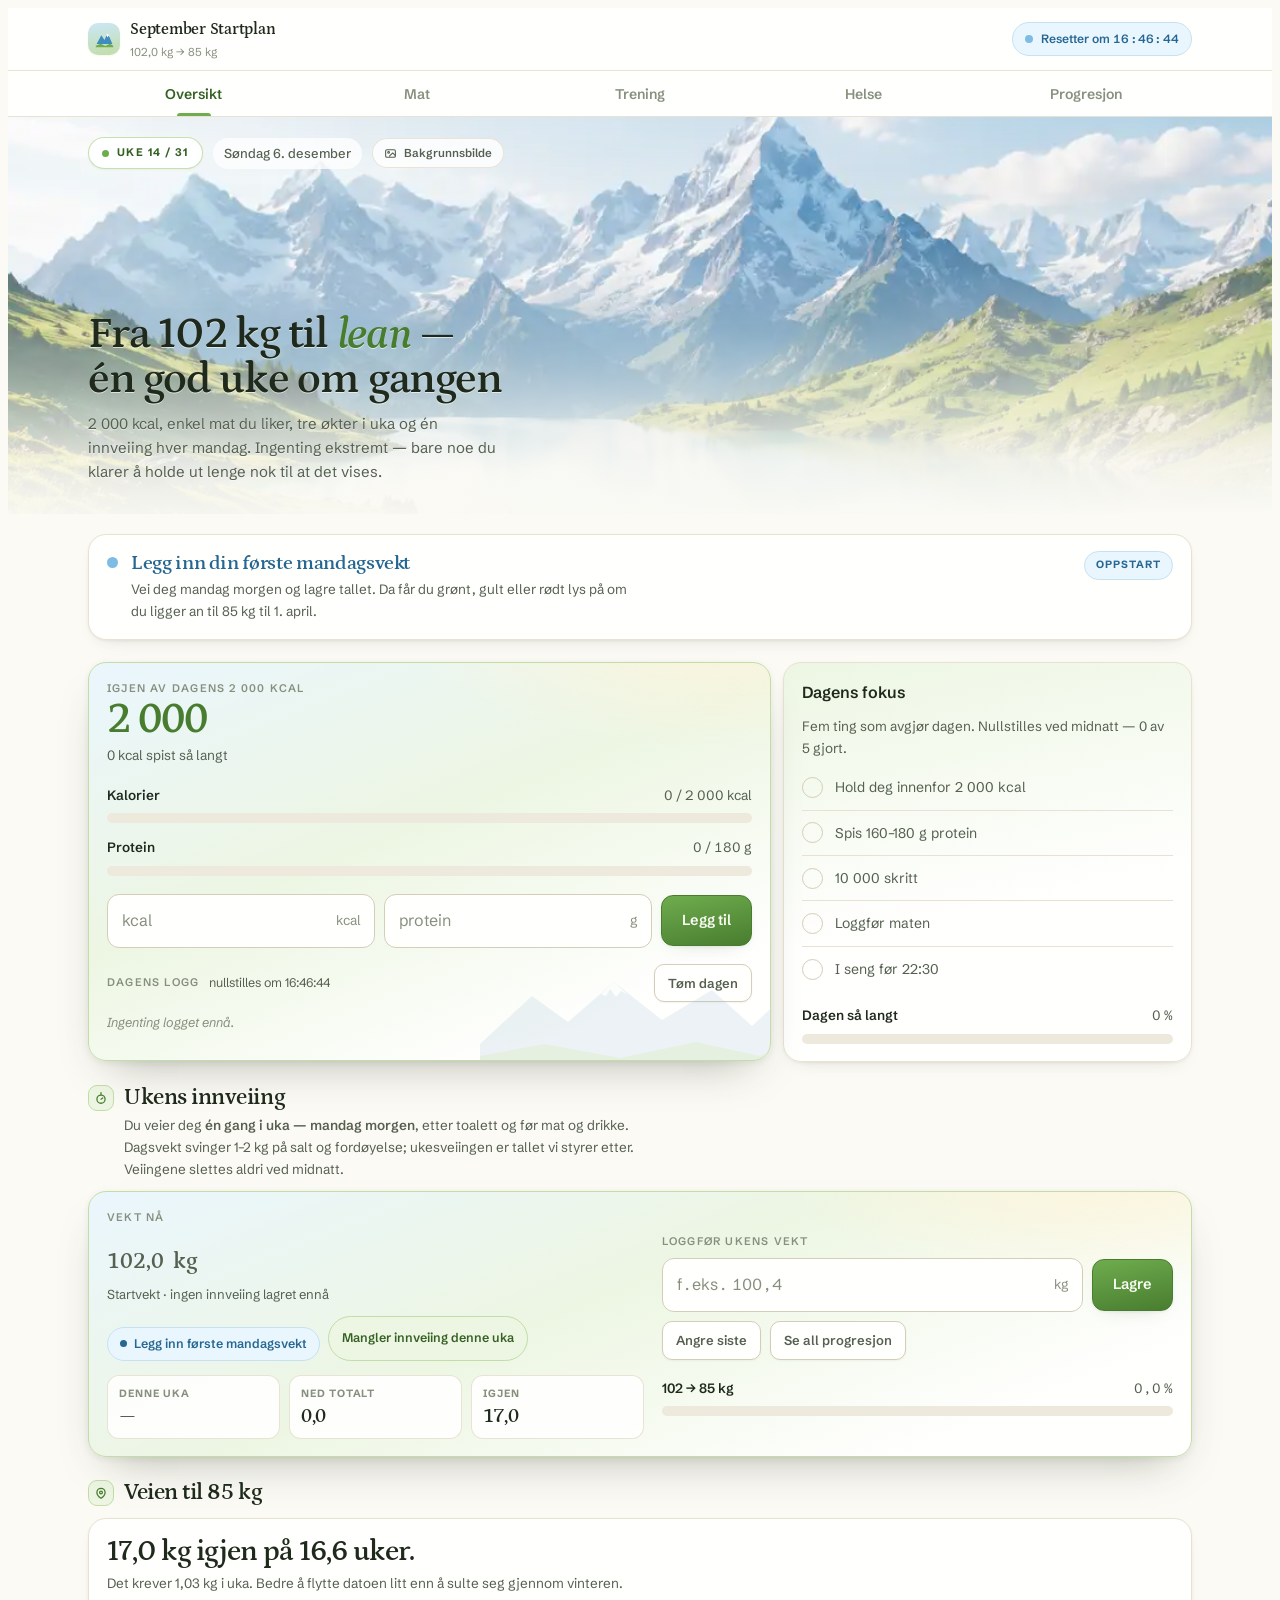
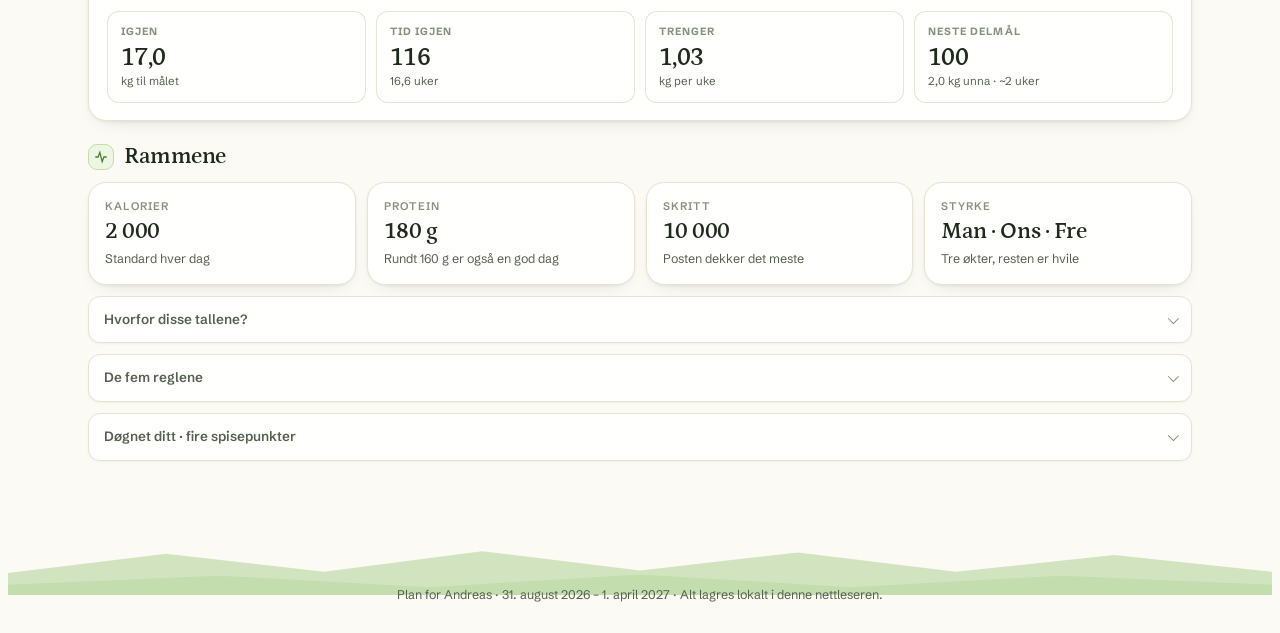
==== commit ffab7977: "102 til 85 kg, ukentlig innveiing, ukesokter, backup, ny graf" ====
--- a/index.html
+++ b/index.html
@@ -1,448 +1,24 @@
-<!doctype html><html lang="nb"><head><meta charset="utf-8"><meta name="viewport" content="width=device-width,initial-scale=1,viewport-fit=cover"><meta name="robots" content="noindex,nofollow"><meta name="theme-color" content="#FBFAF5"><meta name="description" content="Personlig startplan mot 80 kg."><meta name="apple-mobile-web-app-capable" content="yes"><meta name="apple-mobile-web-app-status-bar-style" content="default"><meta name="apple-mobile-web-app-title" content="Startplan"><title>September Startplan</title><link rel="icon" href="data:image/svg+xml,%3Csvg xmlns='http://www.w3.org/2000/svg' viewBox='0 0 24 24'%3E%3Crect width='24' height='24' rx='6' fill='%23CBE7F8'/%3E%3Cpath fill='%233F8CBE' d='M3 18 L8 9 L11.5 14 L15.5 6 L21 18 Z'/%3E%3Cpath fill='%23fff' d='M13.4 9 L15.5 6 L17.6 9.8 L16.3 9 L15.3 10.6 L14.3 8.4 Z'/%3E%3Cpath fill='%236FAC4E' d='M2 20 L7 18 L12 20.4 L17 18 L22 20 L22 22 L2 22 Z'/%3E%3C/svg%3E"><link rel="apple-touch-icon" href="icon.png"><link rel="preconnect" href="https://fonts.googleapis.com"><link rel="preconnect" href="https://fonts.gstatic.com" crossorigin><link rel="stylesheet" href="https://fonts.googleapis.com/css2?family=Petrona:ital,wght@0,500;0,600;0,700;1,600&family=Schibsted+Grotesk:wght@400;500;600;700&display=swap">
-<style>:root{--sky-1:#EAF6FD;--sky-2:#CBE7F8;--sky-3:#7FBCE4;--sky-4:#3F8CBE;--sky-5:#256792;--grass-1:#EDF6E3;--grass-2:#C3DDA6;--grass-3:#6FAC4E;--grass-4:#487D2F;--grass-5:#356024;--sun-1:#FEF4DA;--sun-2:#EFC35F;--sun-3:#BE8718;--clay-1:#FBEBE1;--clay-2:#BF7154;--bg:#FBFAF5;--surface:#FFFFFE;--surface-2:#F7F5ED;--surface-3:#EDE9DC;--line:#E8E2D3;--line-2:#D4CDB8;--ink:#1F2A1C;--ink-2:#556050;--ink-3:#87907F;--sh-1:0 1px 2px rgba(48,58,36,.05);--sh-2:0 1px 3px rgba(48,58,36,.06),0 8px 20px -14px rgba(48,58,36,.28);--sh-3:0 2px 6px rgba(48,58,36,.07),0 20px 44px -22px rgba(48,58,36,.4);--r:18px;--r-sm:12px;--wrap:1140px;--serif:"Petrona",Georgia,serif;--sans:"Schibsted Grotesk",ui-sans-serif,system-ui,-apple-system,"Segoe UI",sans-serif;--navh:0px;color-scheme:light;}*{box-sizing:border-box;min-width:0}[hidden]{display:none!important}body{background:var(--bg);color:var(--ink);font-family:var(--sans);font-size:15px;line-height:1.6;-webkit-font-smoothing:antialiased;overflow-x:hidden;-webkit-text-size-adjust:100%;padding-bottom:var(--navh);}p{margin:0 0 10px}p:last-child{margin-bottom:0}strong{font-weight:600}.wrap{max-width:var(--wrap);margin:0 auto;padding:0 18px}.dim{color:var(--ink-2)}.num{font-variant-numeric:tabular-nums}.label{font-size:11px;letter-spacing:.11em;text-transform:uppercase;color:var(--ink-3);font-weight:600}.appbar{position:sticky;top:0;z-index:60;background:rgba(255,255,254,.88);backdrop-filter:blur(16px) saturate(1.4);border-bottom:1px solid var(--line)}.appbar-in{max-width:var(--wrap);margin:0 auto;padding:9px 18px;display:flex;align-items:center;gap:12px}.brand{display:flex;align-items:center;gap:10px;min-width:0}.brand .mk{width:32px;height:32px;border-radius:10px;flex:0 0 auto;overflow:hidden;background:linear-gradient(170deg,var(--sky-2),var(--grass-2));display:grid;place-items:center;box-shadow:var(--sh-1)}.brand .nm{font-family:var(--serif);font-size:16px;font-weight:600;letter-spacing:-.015em;white-space:nowrap;overflow:hidden;text-overflow:ellipsis}.brand .sm{font-size:11.5px;color:var(--ink-3);white-space:nowrap}.reset-chip{margin-left:auto;display:inline-flex;align-items:center;gap:8px;flex:0 0 auto;font-size:12px;font-weight:600;color:var(--sky-5);background:var(--sky-1);border:1px solid #C6E1F2;padding:6px 12px;border-radius:99px}.reset-chip .cd{font-variant-numeric:tabular-nums;letter-spacing:.02em}.reset-chip .ring{width:8px;height:8px;border-radius:99px;background:var(--sky-3);animation:pulse 2.4s ease-in-out infinite}@keyframes pulse{0%,100%{opacity:1;transform:scale(1)}50%{opacity:.45;transform:scale(.8)}}.tabbar{display:block;border-top:1px solid var(--line);background:rgba(255,255,254,.7)}.tabbar-in{max-width:var(--wrap);margin:0 auto;padding:0 12px;display:grid;grid-template-columns:repeat(5,1fr)}.tabbar button{font:inherit;font-size:14px;font-weight:600;background:none;border:none;cursor:pointer;color:var(--ink-3);padding:12px 6px 11px;position:relative;transition:color .18s ease}.tabbar button:hover{color:var(--ink-2)}.tabbar button[aria-selected="true"]{color:var(--grass-5)}.tabbar button[aria-selected="true"]::after{content:"";position:absolute;left:50%;transform:translateX(-50%);bottom:0;width:34px;height:3px;border-radius:99px 99px 0 0;background:var(--grass-3)}.tabbar button:focus-visible{outline:2px solid var(--grass-3);outline-offset:-3px;border-radius:6px}.botnav{display:none}.hero{position:relative;overflow:hidden;isolation:isolate;background:linear-gradient(178deg,#9FD1EE 0%,#BEE1F5 24%,#DCEDF6 52%,#EFF4E9 78%,var(--bg) 100%)}.hero .photo{position:absolute;inset:0;z-index:-2;background-image:var(--heroimg,url("hero.webp"));background-size:cover;background-position:50% 40%;background-repeat:no-repeat}.hero .scrim{position:absolute;inset:0;z-index:-1;background:linear-gradient(179deg,rgba(255,255,255,.30) 0%,rgba(255,255,255,.06) 24%,rgba(252,251,246,.55) 62%,rgba(251,250,245,.93) 86%,var(--bg) 100%)}.hero-in{position:relative;padding:20px 0 30px;min-height:clamp(280px,31vw,400px);display:flex;flex-direction:column}.crumb{display:flex;align-items:center;gap:10px;flex-wrap:wrap;margin-bottom:auto;padding-bottom:22px}.chip-glass{display:inline-flex;align-items:center;gap:8px;font-size:11px;letter-spacing:.13em;text-transform:uppercase;font-weight:700;color:var(--grass-5);background:rgba(255,255,255,.9);border:1px solid rgba(195,221,166,.9);padding:6px 13px;border-radius:99px;box-shadow:var(--sh-1);backdrop-filter:blur(6px)}.chip-glass .pip{width:7px;height:7px;border-radius:99px;background:var(--grass-3)}.crumb .dt{font-size:13px;color:var(--ink-2);font-weight:500;background:rgba(255,255,255,.75);padding:5px 11px;border-radius:99px}.pick{display:inline-flex;align-items:center;gap:7px;font-size:11.5px;font-weight:600;color:var(--ink-2);background:rgba(255,255,255,.8);border:1px solid rgba(232,226,211,.9);padding:5px 11px;border-radius:99px;cursor:pointer;backdrop-filter:blur(6px);transition:color .15s ease,border-color .15s ease}.pick:hover{color:var(--grass-5);border-color:var(--grass-2)}.pick svg{width:13px;height:13px;stroke:currentColor;fill:none;stroke-width:2;stroke-linecap:round;stroke-linejoin:round}.pick.rm{padding:5px 9px}.hero h1{font-family:var(--serif);font-weight:600;font-size:clamp(28px,4.7vw,44px);letter-spacing:-.028em;line-height:1.04;margin:0 0 9px;text-wrap:balance;max-width:17ch;text-shadow:0 1px 0 rgba(255,255,255,.6)}.hero h1 em{font-style:italic;color:var(--grass-4)}.hero .sub{color:var(--ink-2);font-size:15px;margin:0;max-width:46ch;text-shadow:0 1px 0 rgba(255,255,255,.5)}main{padding:20px 0 44px;min-height:60vh}.panel{display:flex;flex-direction:column;gap:22px}.panel[hidden]{display:none}.panel.enter{animation:slidein .28s cubic-bezier(.22,.9,.3,1)}@keyframes slidein{from{opacity:0;transform:translateY(9px)}to{opacity:1;transform:none}}.sec{display:flex;flex-direction:column;gap:11px}.sec>h2{font-family:var(--serif);font-size:23px;font-weight:600;letter-spacing:-.02em;margin:0;line-height:1.2;display:flex;align-items:center;gap:10px}.sec>h2 .gl{width:26px;height:26px;border-radius:9px;display:grid;place-items:center;flex:0 0 auto;background:var(--grass-1);border:1px solid var(--grass-2)}.sec>h2+.cap{margin-top:-7px;padding-left:36px}.cap{color:var(--ink-2);font-size:13.5px;max-width:74ch;margin:0}h3{font-size:16px;font-weight:600;margin:0;letter-spacing:-.01em}.card{background:var(--surface);border:1px solid var(--line);border-radius:var(--r);padding:17px 18px;box-shadow:var(--sh-2)}.card>h3{margin-bottom:11px}.card.tint{background:linear-gradient(168deg,var(--grass-1) 0%,var(--surface) 60%)}.card.tint-sky{background:linear-gradient(168deg,var(--sky-1) 0%,var(--surface) 60%)}.card.hi{background:radial-gradient(520px 200px at 92% -10%,rgba(254,244,218,.9),transparent 62%),linear-gradient(158deg,var(--sky-1) 0%,var(--grass-1) 44%,var(--surface) 84%);border-color:var(--grass-2);box-shadow:var(--sh-3);position:relative;overflow:hidden}.g2{display:grid;grid-template-columns:repeat(2,1fr);gap:11px}.g3{display:grid;grid-template-columns:repeat(3,1fr);gap:11px}.g4{display:grid;grid-template-columns:repeat(4,1fr);gap:11px}.split{display:grid;grid-template-columns:1.25fr .75fr;gap:12px;align-items:start}.tile{background:var(--surface);border:1px solid var(--line);border-radius:var(--r);padding:15px 16px;box-shadow:var(--sh-2)}.tile .tn{font-size:16px;font-weight:600;letter-spacing:-.01em}.tile .tv{font-family:var(--serif);font-size:23px;font-weight:600;letter-spacing:-.02em;font-variant-numeric:tabular-nums;margin-top:3px;line-height:1.15}.tile .td{font-size:12.5px;color:var(--ink-2);margin-top:4px}.tile .badge{display:inline-block;font-size:11px;font-weight:600;background:var(--grass-1);color:var(--grass-5);border:1px solid var(--grass-2);padding:2px 9px;border-radius:99px;margin-top:9px}.tile .badge.sun{background:var(--sun-1);color:var(--sun-3);border-color:#EEDCAC}.tile .badge.sky{background:var(--sky-1);color:var(--sky-5);border-color:#C6E1F2}details.acc{background:var(--surface);border:1px solid var(--line);border-radius:var(--r-sm);overflow:hidden;box-shadow:var(--sh-1);transition:border-color .18s ease}details.acc:hover{border-color:var(--line-2)}details.acc>summary{list-style:none;cursor:pointer;padding:12px 15px;font-size:13.5px;font-weight:600;color:var(--ink-2);display:flex;align-items:center;gap:8px}details.acc>summary::-webkit-details-marker{display:none}details.acc>summary::after{content:"";margin-left:auto;width:7px;height:7px;border-right:1.8px solid var(--ink-3);border-bottom:1.8px solid var(--ink-3);transform:rotate(45deg) translateY(-2px);transition:transform .22s ease}details.acc[open]>summary::after{transform:rotate(-135deg) translateY(-2px)}details.acc>summary:hover{color:var(--grass-5)}details.acc>summary:focus-visible{outline:2px solid var(--grass-3);outline-offset:-2px}.accb{padding:13px 15px 15px;font-size:13.5px;color:var(--ink-2);border-top:1px solid var(--line);background:var(--surface-2)}.accb ul,.accb ol{margin:0 0 9px;padding-left:1.1em}.accb li{margin-bottom:6px}.accb li::marker{color:var(--grass-3)}.accb>*:last-child{margin-bottom:0}.rows{display:flex;flex-direction:column}.row{display:flex;align-items:center;gap:12px;padding:10px 0;border-bottom:1px solid var(--line);font-size:14.5px}.row:last-child{border-bottom:none}.row .idx{flex:0 0 24px;height:24px;border-radius:8px;background:linear-gradient(160deg,var(--grass-1),var(--grass-2));color:var(--grass-5);font-size:12px;font-weight:700;display:grid;place-items:center}.row .rt{flex:1}.row .rv{color:var(--ink-2);font-size:13px;text-align:right;font-variant-numeric:tabular-nums}.field{position:relative;flex:1 1 120px}.field input{font:inherit;font-size:16px;font-variant-numeric:tabular-nums;background:var(--surface);color:var(--ink);border:1.5px solid var(--line-2);border-radius:12px;padding:13px 44px 13px 14px;width:100%;transition:border-color .16s ease,box-shadow .16s ease}.field input:hover{border-color:var(--ink-3)}.field input:focus{outline:none;border-color:var(--grass-3);box-shadow:0 0 0 3px rgba(111,172,78,.2)}.field .unit{position:absolute;right:14px;top:50%;transform:translateY(-50%);font-size:13.5px;color:var(--ink-3);pointer-events:none}input::placeholder{color:var(--ink-3)}input[type=number]::-webkit-outer-spin-button,input[type=number]::-webkit-inner-spin-button{-webkit-appearance:none;margin:0}input[type=number]{-moz-appearance:textfield}.btn{font:inherit;font-size:14.5px;font-weight:600;background:linear-gradient(168deg,var(--grass-3),var(--grass-4));color:#FBFDF7;border:1px solid var(--grass-4);border-radius:12px;padding:13px 20px;cursor:pointer;white-space:nowrap;box-shadow:var(--sh-2);transition:transform .14s ease,box-shadow .14s ease,filter .14s ease;-webkit-tap-highlight-color:transparent}.btn:hover{filter:brightness(1.07);box-shadow:var(--sh-3);transform:translateY(-1px)}.btn:active{transform:translateY(0) scale(.985);box-shadow:var(--sh-1)}.btn.ghost{background:var(--surface);color:var(--ink-2);border-color:var(--line-2);box-shadow:var(--sh-1)}.btn.ghost:hover{color:var(--grass-5);border-color:var(--grass-3);filter:none}.btn.mini{padding:8px 13px;font-size:13px;border-radius:10px}.btn:focus-visible{outline:2px solid var(--grass-3);outline-offset:2px}.frm{display:flex;gap:9px;align-items:center;flex-wrap:wrap}.toast{display:inline-flex;align-items:center;gap:7px;font-size:13px;font-weight:600;color:var(--grass-5);background:var(--grass-1);border:1px solid var(--grass-2);padding:6px 13px;border-radius:99px;opacity:0;transform:translateY(-3px);transition:opacity .25s ease,transform .25s ease;pointer-events:none}.toast.on{opacity:1;transform:none}.bar{height:10px;border-radius:99px;background:var(--surface-3);overflow:hidden}.bar>i{display:block;height:100%;border-radius:99px;background:linear-gradient(90deg,var(--grass-2),var(--grass-3));transition:width .5s cubic-bezier(.3,0,.2,1)}.bar.sun>i{background:linear-gradient(90deg,#F6E2AC,var(--sun-2))}.bar.sky>i{background:linear-gradient(90deg,var(--sky-2),var(--sky-3))}.bhd{display:flex;justify-content:space-between;align-items:baseline;gap:10px;margin-bottom:7px;font-size:13.5px}.bhd .bl{font-weight:600;display:flex;align-items:center;gap:9px}.bhd .br{color:var(--ink-2);font-variant-numeric:tabular-nums}.metric{padding:12px 0;border-bottom:1px solid var(--line)}.metric:last-child{border-bottom:none;padding-bottom:0}.mico{width:27px;height:27px;border-radius:9px;display:grid;place-items:center;flex:0 0 auto}.qw{display:grid;grid-template-columns:1.05fr 1fr;gap:18px;align-items:center;position:relative}.qw .now{font-family:var(--serif);font-size:clamp(38px,7vw,52px);font-weight:600;letter-spacing:-.035em;line-height:1;font-variant-numeric:tabular-nums}.qw .now span{font-size:.44em;color:var(--ink-2);letter-spacing:0}.qw .meta{font-size:13px;color:var(--ink-2);margin-top:5px}.trend{display:inline-flex;align-items:center;gap:7px;font-size:12.5px;font-weight:600;padding:6px 12px;border-radius:99px;margin-top:11px;background:var(--grass-1);color:var(--grass-5);border:1px solid var(--grass-2)}.trend.warn{background:var(--sun-1);color:var(--sun-3);border-color:#EEDCAC}.trend.hot{background:var(--clay-1);color:var(--clay-2);border-color:#EFD5C9}.trend.sky{background:var(--sky-1);color:var(--sky-5);border-color:#C6E1F2}.trend .dot{width:7px;height:7px;border-radius:99px;background:currentColor}.mini3{display:grid;grid-template-columns:repeat(3,1fr);gap:9px;margin-top:14px}.mini{background:rgba(255,255,254,.9);border:1px solid rgba(232,226,211,.95);border-radius:var(--r-sm);padding:10px 11px}.mini .k{font-size:10.5px;letter-spacing:.09em;text-transform:uppercase;color:var(--ink-3);font-weight:700}.mini .v{font-family:var(--serif);font-size:20px;font-weight:600;letter-spacing:-.02em;font-variant-numeric:tabular-nums;line-height:1.2;margin-top:2px}.status{display:flex;align-items:flex-start;gap:13px;border-radius:var(--r);padding:16px 18px;border:1px solid var(--line);background:var(--surface);box-shadow:var(--sh-2)}.status .sdot{width:11px;height:11px;border-radius:99px;flex:0 0 auto;margin-top:6px;background:var(--sky-3);box-shadow:0 0 0 4px rgba(255,255,255,.7)}.status .stt{font-family:var(--serif);font-size:19.5px;font-weight:600;letter-spacing:-.018em;line-height:1.24;color:var(--sky-5)}.status .sbd{font-size:13.5px;margin-top:4px;color:var(--ink-2);max-width:64ch}.status .stag{margin-left:auto;flex:0 0 auto;font-size:10.5px;font-weight:700;letter-spacing:.1em;text-transform:uppercase;padding:5px 11px;border-radius:99px;border:1px solid #C6E1F2;background:var(--sky-1);color:var(--sky-5);white-space:nowrap}.status.green{background:linear-gradient(158deg,var(--grass-1),var(--surface) 68%);border-color:var(--grass-2)}.status.green .sdot{background:var(--grass-3)}.status.green .stt{color:var(--grass-5)}.status.green .stag{background:var(--grass-1);border-color:var(--grass-2);color:var(--grass-5)}.status.yellow{background:linear-gradient(158deg,var(--sun-1),var(--surface) 68%);border-color:#EEDCAC}.status.yellow .sdot{background:var(--sun-2)}.status.yellow .stt{color:var(--sun-3)}.status.yellow .stag{background:var(--sun-1);border-color:#EEDCAC;color:var(--sun-3)}.status.red{background:linear-gradient(158deg,var(--clay-1),var(--surface) 68%);border-color:#EFD5C9}.status.red .sdot{background:var(--clay-2)}.status.red .stt{color:var(--clay-2)}.status.red .stag{background:var(--clay-1);border-color:#EFD5C9;color:var(--clay-2)}.nextw{display:inline-flex;align-items:center;gap:8px;font-size:12.5px;font-weight:600;color:var(--sky-5);background:var(--sky-1);border:1px solid #C6E1F2;padding:6px 13px;border-radius:99px}.nextw.due{color:var(--grass-5);background:var(--grass-1);border-color:var(--grass-2)}.mgrid{display:grid;grid-template-columns:repeat(4,1fr);gap:10px;position:relative}.mcell{background:rgba(255,255,254,.9);border:1px solid rgba(232,226,211,.95);border-radius:var(--r-sm);padding:12px 13px}.mcell .mk{font-size:10.5px;letter-spacing:.1em;text-transform:uppercase;color:var(--ink-3);font-weight:700}.mcell .mv{font-family:var(--serif);font-size:25px;font-weight:600;letter-spacing:-.025em;font-variant-numeric:tabular-nums;line-height:1.12;margin-top:3px}.mcell .mn{font-size:11.5px;color:var(--ink-2)}.ridge{position:absolute;right:-10px;bottom:-6px;width:300px;opacity:.34;pointer-events:none}.big{font-family:var(--serif);font-size:44px;font-weight:600;letter-spacing:-.03em;line-height:1;font-variant-numeric:tabular-nums;color:var(--grass-4)}.big.over{color:var(--clay-2)}.log{display:flex;flex-direction:column;max-height:180px;overflow-y:auto;-webkit-overflow-scrolling:touch}.log .e{display:flex;align-items:center;gap:10px;padding:9px 0;border-bottom:1px dotted var(--line-2);font-size:13.5px}.log .e:last-child{border-bottom:none}.log .e .ec{flex:1;font-variant-numeric:tabular-nums}.log .e button{font:inherit;font-size:17px;line-height:1;background:none;border:none;color:var(--ink-3);cursor:pointer;padding:4px 9px;border-radius:8px;transition:all .15s ease}.log .e button:hover{color:var(--clay-2);background:var(--clay-1)}.log .e button:focus-visible{outline:2px solid var(--grass-3);outline-offset:1px}.empty{color:var(--ink-3);font-size:13px;font-style:italic;padding:10px 0}.focus{display:flex;flex-direction:column}.focus label{display:flex;align-items:center;gap:12px;padding:11px 0;cursor:pointer;font-size:14px;color:var(--ink-2);border-bottom:1px solid var(--line);transition:color .15s ease}.focus label:last-child{border-bottom:none}.focus label:hover{color:var(--ink)}.focus input{appearance:none;-webkit-appearance:none;width:21px;height:21px;flex:0 0 auto;border:1.8px solid var(--line-2);border-radius:99px;cursor:pointer;position:relative;transition:all .18s ease;margin:0}.focus input:hover{border-color:var(--grass-3)}.focus input:checked{background:var(--grass-3);border-color:var(--grass-4)}.focus input:checked::after{content:"";position:absolute;left:6.5px;top:3px;width:5px;height:10px;border:solid #fff;border-width:0 2px 2px 0;transform:rotate(45deg)}.focus input:checked+span{color:var(--ink-3);text-decoration:line-through}.focus input:focus-visible{outline:2px solid var(--grass-3);outline-offset:2px}.filters{display:flex;flex-wrap:wrap;gap:7px}.filters button{font:inherit;font-size:13px;font-weight:600;background:var(--surface);color:var(--ink-2);border:1px solid var(--line);border-radius:99px;padding:8px 15px;cursor:pointer;box-shadow:var(--sh-1);transition:all .16s ease}.filters button:hover{border-color:var(--grass-3);color:var(--ink)}.filters button[aria-pressed="true"]{background:linear-gradient(165deg,var(--grass-1),var(--grass-2));border-color:var(--grass-3);color:var(--grass-5)}.filters button:focus-visible{outline:2px solid var(--grass-3);outline-offset:2px}.meals{display:grid;grid-template-columns:repeat(3,1fr);gap:11px}.meal{background:var(--surface);border:1px solid var(--line);border-radius:var(--r);overflow:hidden;box-shadow:var(--sh-2);transition:border-color .18s ease,box-shadow .18s ease,transform .18s ease}.meal:hover{border-color:var(--grass-2);box-shadow:var(--sh-3);transform:translateY(-2px)}.meal.top{border-color:var(--grass-2)}.meal>summary{list-style:none;cursor:pointer;padding:16px 17px;display:flex;flex-direction:column;gap:9px}.meal>summary::-webkit-details-marker{display:none}.mh{display:flex;align-items:flex-start;gap:9px}.mname{font-family:var(--serif);font-size:18px;font-weight:600;letter-spacing:-.015em;line-height:1.2;flex:1}.rank{flex:0 0 auto;font-size:10.5px;font-weight:700;background:linear-gradient(160deg,var(--grass-2),var(--grass-3));color:#FBFDF7;padding:3px 9px;border-radius:99px;margin-top:3px}.mst{display:flex;align-items:center;gap:8px;flex-wrap:wrap;font-size:13.5px;color:var(--ink-2);font-variant-numeric:tabular-nums}.mst .kc{color:var(--ink);font-weight:600}.mst .pr{color:var(--grass-4);font-weight:600}.mst .sp{color:var(--line-2)}.mtags{display:flex;gap:6px;flex-wrap:wrap}.chip{font-size:11px;font-weight:600;padding:3px 9px;border-radius:99px;background:var(--surface-2);color:var(--ink-2);border:1px solid var(--line)}.chip.frost{background:var(--sky-1);color:var(--sky-5);border-color:#C6E1F2}.chip.warm{background:var(--clay-1);color:var(--clay-2);border-color:#EFD5C9}.chip.leaf{background:var(--grass-1);color:var(--grass-5);border-color:var(--grass-2)}.oh{font-size:12.5px;color:var(--ink-3);font-weight:600;display:flex;align-items:center;gap:6px}.oh::after{content:"";width:6px;height:6px;border-right:1.7px solid currentColor;border-bottom:1.7px solid currentColor;transform:rotate(45deg) translateY(-2px);transition:transform .22s ease}.meal[open] .oh::after{transform:rotate(-135deg) translateY(-1px)}.meal[open] .oh{color:var(--grass-5)}.meal>summary:focus-visible{outline:2px solid var(--grass-3);outline-offset:-3px}.ing{border-top:1px solid var(--line);padding:13px 17px 15px;background:var(--surface-2)}.ing .i{display:flex;justify-content:space-between;gap:10px;font-size:13px;padding:5px 0;border-bottom:1px dotted var(--line-2)}.ing .i:last-child{border-bottom:none}.ing .i span:first-child{color:var(--ink-2)}.ing .i span:last-child{color:var(--ink-3);font-variant-numeric:tabular-nums;white-space:nowrap}.timeline{display:grid;grid-template-columns:repeat(4,1fr);gap:11px}.step{background:var(--surface);border:1px solid var(--line);border-top:3px solid var(--grass-2);border-radius:var(--r);padding:15px 16px;box-shadow:var(--sh-2)}.step .sn{font-size:11px;font-weight:700;color:var(--grass-5);letter-spacing:.1em;text-transform:uppercase}.step h4{font-family:var(--serif);font-size:18px;font-weight:600;margin:4px 0 5px;letter-spacing:-.015em}.step p{font-size:13px;color:var(--ink-2);margin:0}.workouts{display:grid;grid-template-columns:repeat(3,1fr);gap:11px}.wo{background:var(--surface);border:1px solid var(--line);border-radius:var(--r);overflow:hidden;box-shadow:var(--sh-2);transition:border-color .18s ease,box-shadow .18s ease,transform .18s ease}.wo:hover{border-color:var(--grass-2);box-shadow:var(--sh-3);transform:translateY(-2px)}.wo>summary{list-style:none;cursor:pointer;padding:16px 17px}.wo>summary::-webkit-details-marker{display:none}.wday{display:inline-block;font-size:10.5px;letter-spacing:.1em;text-transform:uppercase;color:var(--sky-5);font-weight:700;background:var(--sky-1);border:1px solid #C6E1F2;padding:3px 11px;border-radius:99px}.wname{font-family:var(--serif);font-size:19px;font-weight:600;letter-spacing:-.015em;margin:9px 0 5px;color:var(--grass-4)}.wmeta{font-size:13px;color:var(--ink-2);font-variant-numeric:tabular-nums}.wo>summary:focus-visible{outline:2px solid var(--grass-3);outline-offset:-3px}.ex{border-top:1px solid var(--line);padding:10px 17px 14px;background:var(--surface-2)}.ex div{display:flex;justify-content:space-between;gap:10px;font-size:13px;padding:7px 0;border-bottom:1px dotted var(--line-2)}.ex div:last-child{border-bottom:none}.ex div span:first-child{color:var(--ink-2)}.ex div span:last-child{color:var(--ink);font-variant-numeric:tabular-nums;white-space:nowrap;font-weight:600}.shop{display:grid;grid-template-columns:repeat(2,1fr);gap:11px}.sg{background:var(--surface);border:1px solid var(--line);border-radius:var(--r);padding:15px 17px;box-shadow:var(--sh-2)}.sg h4{margin:0 0 9px;font-size:11px;letter-spacing:.11em;text-transform:uppercase;color:var(--grass-5);font-weight:700}.sg ul{list-style:none;padding:0;margin:0}.sg label{display:flex;align-items:center;gap:12px;padding:7px 0;cursor:pointer;color:var(--ink-2);font-size:14px;transition:color .15s ease}.sg label:hover{color:var(--ink)}.sg input[type=checkbox]{accent-color:var(--grass-3);flex:0 0 auto;width:19px;height:19px;margin:0;cursor:pointer}.sg input:checked+span{text-decoration:line-through;color:var(--ink-3)}.sg label:focus-within{outline:2px solid var(--grass-3);outline-offset:2px;border-radius:6px}.chartwrap{margin-top:18px}.chart{width:100%;height:210px;display:block}.chart .gl{stroke:var(--line);stroke-width:1}.chart .plan{stroke:var(--sky-3);stroke-width:1.8;stroke-dasharray:5 4;fill:none}.chart .goal{stroke:var(--clay-2);stroke-width:1.8;stroke-dasharray:6 4;opacity:.85}.chart .raw{fill:none;stroke:var(--grass-2);stroke-width:1.8;stroke-linejoin:round}.chart .avg{fill:none;stroke:var(--grass-4);stroke-width:3;stroke-linecap:round;stroke-linejoin:round}.chart .area{fill:url(#gArea)}.chart .dot{fill:var(--grass-3)}.chart .last{fill:#fff;stroke:var(--grass-4);stroke-width:3}.chart text{font-family:var(--sans);font-size:11px;fill:var(--ink-3)}.legend{display:flex;gap:14px;flex-wrap:wrap;margin-top:11px;font-size:12.5px;color:var(--ink-2)}.legend span{display:inline-flex;align-items:center;gap:6px}.legend i{width:15px;height:3px;border-radius:99px;display:inline-block}.tmpl{display:flex;flex-direction:column}.tmpl div{display:flex;justify-content:space-between;align-items:center;gap:12px;padding:11px 0;border-bottom:1px dashed var(--line-2);font-size:14.5px}.tmpl div:last-child{border-bottom:none}.tmpl div span:last-child{color:var(--ink-3);letter-spacing:.05em;font-variant-numeric:tabular-nums}.tmpl div span.fill{color:var(--grass-5);font-weight:600;letter-spacing:0}.verd{display:grid;grid-template-columns:repeat(3,1fr);gap:10px}.vd{border-radius:var(--r-sm);padding:13px 14px;border:1px solid var(--line);background:var(--surface);box-shadow:var(--sh-1)}.vd .vn{font-size:12px;font-weight:700;letter-spacing:.07em}.vd .vt{font-size:12.5px;color:var(--ink-2);margin-top:3px}.vd.keep{border-color:var(--grass-2);background:linear-gradient(160deg,var(--grass-1),var(--surface) 70%)}.vd.keep .vn{color:var(--grass-5)}.vd.adj{border-color:#EEDCAC;background:linear-gradient(160deg,var(--sun-1),var(--surface) 70%)}.vd.adj .vn{color:var(--sun-3)}.vd.inv{border-color:#EFD5C9;background:linear-gradient(160deg,var(--clay-1),var(--surface) 70%)}.vd.inv .vn{color:var(--clay-2)}.toplist{display:flex;flex-direction:column;gap:9px}.ti{display:grid;grid-template-columns:34px 1fr auto;gap:13px;align-items:start;background:var(--surface);border:1px solid var(--line);border-radius:var(--r-sm);padding:14px 15px;box-shadow:var(--sh-1);transition:border-color .18s ease,box-shadow .18s ease}.ti:hover{border-color:var(--grass-2);box-shadow:var(--sh-2)}.ti .tn2{width:30px;height:30px;border-radius:9px;display:grid;place-items:center;background:linear-gradient(160deg,var(--grass-1),var(--grass-2));color:var(--grass-5);font-weight:700;font-size:14px;font-family:var(--serif)}.ti .tt{font-size:15.5px;font-weight:600;letter-spacing:-.01em}.ti .tw{font-size:13px;color:var(--ink-2);margin-top:2px}.ti .tm{font-size:12.5px;color:var(--ink-3);font-variant-numeric:tabular-nums;white-space:nowrap;text-align:right;padding-top:3px;line-height:1.7}.tier{display:inline-block;font-size:10.5px;font-weight:700;padding:3px 10px;border-radius:99px;border:1px solid var(--line)}.tier.doc{background:var(--sky-1);color:var(--sky-5);border-color:#C6E1F2}.tier.use{background:var(--grass-1);color:var(--grass-5);border-color:var(--grass-2)}.tier.opt{background:var(--surface-2);color:var(--ink-3)}footer{position:relative;margin-top:32px;padding:48px 0 20px;color:var(--ink-2);font-size:12.5px;text-align:center}@media (max-width:960px){.g4,.timeline,.mgrid{grid-template-columns:repeat(2,1fr)}.meals,.g3,.workouts{grid-template-columns:repeat(2,1fr)}.split{grid-template-columns:1fr}.qw{grid-template-columns:1fr;gap:14px}}@media (max-width:680px){:root{--navh:72px}.wrap{padding:0 14px}.tabbar{display:none}.botnav{display:grid;grid-template-columns:repeat(5,1fr);position:fixed;left:0;right:0;bottom:0;z-index:70;background:rgba(255,255,254,.95);backdrop-filter:blur(16px);border-top:1px solid var(--line);padding:6px 4px calc(6px + env(safe-area-inset-bottom,0px));box-shadow:0 -6px 20px -14px rgba(48,58,36,.4)}.botnav button{font:inherit;font-size:10.5px;font-weight:600;background:none;border:none;cursor:pointer;color:var(--ink-3);padding:7px 2px;border-radius:12px;display:flex;flex-direction:column;align-items:center;gap:3px;-webkit-tap-highlight-color:transparent;transition:color .15s ease,background .15s ease}.botnav button svg{width:21px;height:21px;stroke:currentColor}.botnav button[aria-selected="true"]{color:var(--grass-5);background:var(--grass-1)}.appbar-in{padding:8px 14px}.brand .sm{display:none}.reset-chip{font-size:11.5px;padding:5px 10px}.hero .photo{background-position:56% 38%}.hero .scrim{background:linear-gradient(179deg,rgba(255,255,255,.24) 0%,rgba(255,255,255,.04) 18%,rgba(252,251,246,.66) 46%,rgba(251,250,245,.95) 78%,var(--bg) 100%)}.hero-in{padding:16px 0 22px;min-height:250px}.crumb{padding-bottom:16px}.hero h1{font-size:27px;max-width:100%}.hero .sub{font-size:14px}main{padding:16px 0 36px}.panel{gap:18px}.status{flex-wrap:wrap;padding:15px 16px;gap:11px}.status .stag{margin-left:0;order:3;width:auto}.status .stt{font-size:18px}.mini3{gap:8px}.mini{padding:9px 10px}.mini .v{font-size:18px}.qw .now{font-size:44px}.meals,.g2,.g3,.g4,.shop,.workouts,.timeline,.verd,.mgrid,.split{grid-template-columns:1fr}.sec>h2{font-size:20px}.sec>h2+.cap{padding-left:0}.card{padding:15px;border-radius:15px}.ridge{display:none}.chart{height:180px}.ti{grid-template-columns:30px 1fr}.ti .tm{grid-column:2;text-align:left;padding-top:7px}.big{font-size:40px}footer{padding-top:40px}}@media (prefers-reduced-motion:reduce){*{transition:none!important;animation:none!important}}</style></head><body><header class="appbar"><div class="appbar-in"><div class="brand"><span class="mk"><svg width="19" height="19" viewBox="0 0 24 24" aria-hidden="true"><path fill="#3F8CBE" d="M2 19 L8 8 L12 14 L16 5 L22 19 Z"/><path fill="#fff" d="M13.4 8.6 L16 5 L18.6 9.6 L17 8.6 L15.8 10.6 L14.6 7.8 Z"/><path fill="#6FAC4E" d="M1 21 L7 18.6 L13 21.6 L19 18.6 L23 21 L23 23 L1 23 Z"/></svg></span><div><div class="nm">September Startplan</div><div class="sm" id="brandSub">101 kg → 80 kg</div></div></div><span class="reset-chip" title="Kalorier, protein og dagens fokus nullstilles ved midnatt. Vekt og progresjon berøres ikke."><span class="ring"></span><span>Resetter om <span class="cd" id="cdown">–:–:–</span></span></span></div><nav class="tabbar" aria-label="Seksjoner"><div class="tabbar-in" role="tablist"><button role="tab" data-tab="oversikt" aria-selected="true">Oversikt</button><button role="tab" data-tab="mat" aria-selected="false">Mat</button><button role="tab" data-tab="trening" aria-selected="false">Trening</button><button role="tab" data-tab="helse" aria-selected="false">Helse</button><button role="tab" data-tab="progresjon" aria-selected="false">Progresjon</button></div></nav></header><section class="hero"><div class="photo"></div><div class="scrim"></div><div class="wrap"><div class="hero-in"><div class="crumb"><span class="chip-glass"><span class="pip"></span><span id="heroPhase">Uke 1</span></span><span class="dt" id="heroToday">—</span><label class="pick" title="Bruk ditt eget bilde som bakgrunn"><svg viewBox="0 0 24 24"><rect x="3" y="5" width="18" height="14" rx="2.5"/><circle cx="8.5" cy="10" r="1.6"/><path d="M21 16l-5-5-6 6"/></svg><span id="pickTxt">Bakgrunnsbilde</span><input type="file" accept="image/*" id="heroPick" hidden></label><button class="pick rm" id="heroRm" hidden data-act="hero-reset" title="Fjern eget bakgrunnsbilde">×</button></div><h1>Fra 101 kg til <em>lean</em> — én god uke om gangen</h1><p class="sub">2 000 kcal, enkel mat du liker, tre økter i uka og én innveiing hver mandag. Ingenting ekstremt — bare noe du klarer å holde ut lenge nok til at det vises.</p></div></div></section><div class="wrap"><main><div class="panel" id="p-oversikt" role="tabpanel"><div class="status idle" id="statBox"><span class="sdot"></span><div style="flex:1;min-width:0"><div class="stt" id="statTitle">Legg inn din første innveiing</div><div class="sbd" id="statBody">Du veier deg hver mandag morgen. Så snart den første veiingen ligger inne, regner appen ut om du ligger foran, på eller bak skjema.</div></div><span class="stag" id="statTag">Oppstart</span></div><div class="split"><div class="card hi"><svg class="ridge" viewBox="0 0 300 110" aria-hidden="true" focusable="false"><path fill="#93B7D0" opacity=".5" d="M0 88 L52 40 L88 66 L134 26 L182 64 L232 34 L272 70 L300 44 L300 110 L0 110 Z"/><path fill="#fff" opacity=".85" d="M121 38 L134 26 L148 39 L141 35 L136 41 L130 33 L126 40 Z"/><path fill="#A9CF8B" opacity=".65" d="M0 100 L64 88 L140 102 L216 86 L280 100 L300 92 L300 110 L0 110 Z"/></svg><div class="label">Igjen av dagens 2 000 kcal</div><div class="big" id="kcalLeft">2 000</div><div class="dim" style="font-size:13.5px;margin-top:4px" id="kcalSum">0 kcal spist så langt</div><div style="margin-top:18px"><div class="bhd"><span class="bl">Kalorier</span><span class="br" id="kcalTxt">0 / 2 000 kcal</span></div><div class="bar sun"><i id="kcalBar" style="width:0%"></i></div></div><div style="margin-top:14px"><div class="bhd"><span class="bl">Protein</span><span class="br" id="proTxt">0 / 180 g</span></div><div class="bar"><i id="proBar" style="width:0%"></i></div></div><div class="frm" style="margin-top:18px"><div class="field"><input type="number" id="inKcal" inputmode="numeric" placeholder="kcal" min="0" step="1" aria-label="Kalorier"><span class="unit">kcal</span></div><div class="field"><input type="number" id="inPro" inputmode="numeric" placeholder="protein" min="0" step="1" aria-label="Protein i gram"><span class="unit">g</span></div><button class="btn" data-act="add-entry">Legg til</button></div><div style="margin-top:16px;display:flex;align-items:center;gap:10px;flex-wrap:wrap"><span class="label">Dagens logg</span><span class="dim" style="font-size:12.5px" id="dayReset">nullstilles ved midnatt</span><button class="btn ghost mini" style="margin-left:auto" data-act="clear-day">Tøm dagen</button></div><div class="log" id="kcalLog"><div class="empty">Ingenting logget ennå.</div></div></div><div class="card tint"><h3>Dagens fokus</h3><p class="cap" style="margin-bottom:6px">Fem ting som avgjør dagen. Nullstilles ved midnatt — <span id="focusCount">0 av 5</span>.</p><div class="focus" id="focusList"><label><input type="checkbox" data-focus="kcal"><span>Hold deg innenfor 2 000 kcal</span></label><label><input type="checkbox" data-focus="protein"><span>Spis 160–180 g protein</span></label><label><input type="checkbox" data-focus="steps"><span>10 000 skritt</span></label><label><input type="checkbox" data-focus="log"><span>Loggfør maten</span></label><label><input type="checkbox" data-focus="sleep"><span>I seng før 22:30</span></label></div><div style="margin-top:14px"><div class="bhd"><span class="bl">Dagen så langt</span><span class="br" id="focusPct">0 %</span></div><div class="bar"><i id="focusBar" style="width:0%"></i></div></div></div></div><div class="sec"><h2><span class="gl"><svg width="14" height="14" viewBox="0 0 24 24" fill="none" stroke="#487D2F" stroke-width="2.2" stroke-linecap="round" stroke-linejoin="round"><path d="M12 3v4M12 21a7 7 0 1 0 0-14 7 7 0 0 0 0 14zM12 14l3-2"/></svg></span>Ukens innveiing</h2><p class="cap">Du veier deg <strong>én gang i uka — mandag morgen</strong>, etter toalett og før mat og drikke. Dagsvekt svinger 1–2 kg på salt og fordøyelse; ukesveiingen er tallet vi styrer etter. Veiingene slettes aldri ved midnatt.</p><div class="card hi"><div class="qw"><div><div class="label">Vekt nå</div><div class="now"><span id="qwNow">101,0</span> <span>kg</span></div><div class="meta" id="qwMeta">Startvekt · ingen innveiing lagret ennå</div><div style="margin-top:11px;display:flex;flex-wrap:wrap;gap:8px"><span class="trend sky" id="qwTrend"><span class="dot"></span><span id="qwTrendTxt">Legg inn første innveiing</span></span><span class="nextw" id="wkNext">Neste innveiing: mandag</span></div><div class="mini3"><div class="mini"><div class="k">Denne uka</div><div class="v" id="qwAvg">—</div></div><div class="mini"><div class="k">Ned totalt</div><div class="v" id="qwLost">0,0</div></div><div class="mini"><div class="k">Igjen</div><div class="v" id="qwLeft">21,0</div></div></div></div><div><div class="label" style="margin-bottom:8px">Loggfør ukens vekt</div><div class="frm"><div class="field" style="flex:1 1 150px"><input type="number" id="inWeight" inputmode="decimal" step="0.1" min="40" max="250" placeholder="f.eks. 100,4" aria-label="Vekt i kilo"><span class="unit">kg</span></div><button class="btn" data-act="save-weight">Lagre</button></div><div class="frm" style="margin-top:9px"><button class="btn ghost mini" data-act="undo-weight">Angre siste</button><button class="btn ghost mini" data-act="go-progress">Se all progresjon</button><span class="toast" id="wToast">✓ Lagret</span></div><div style="margin-top:18px"><div class="bhd"><span class="bl">101 → 80 kg</span><span class="br" id="qwPct">0 %</span></div><div class="bar"><i id="qwBar" style="width:0%"></i></div></div></div></div></div></div><div class="sec"><h2><span class="gl"><svg width="14" height="14" viewBox="0 0 24 24" fill="none" stroke="#487D2F" stroke-width="2.2" stroke-linecap="round"><path d="M12 21s-7-4.6-7-10a7 7 0 0 1 14 0c0 5.4-7 10-7 10z"/><circle cx="12" cy="11" r="2.4"/></svg></span>Veien til 80 kg</h2><div class="card"><div style="font-family:var(--serif);font-size:clamp(22px,3.6vw,29px);font-weight:600;letter-spacing:-.025em;line-height:1.12;margin-bottom:5px" id="motHead">—</div><p class="cap" id="motSub" style="margin-bottom:16px">Alt regner seg ut fra dagens dato og nyeste lagrede innveiing.</p><div class="mgrid"><div class="mcell"><div class="mk">Igjen</div><div class="mv" id="mLeft">21,0</div><div class="mn">kg til målet</div></div><div class="mcell"><div class="mk">Tid igjen</div><div class="mv" id="mWeeks">30</div><div class="mn" id="mDays">213 dager</div></div><div class="mcell"><div class="mk">Trenger</div><div class="mv" id="mRate">0,69</div><div class="mn">kg per uke</div></div><div class="mcell"><div class="mk">Neste delmål</div><div class="mv" id="mMile">95</div><div class="mn" id="mMileSub">kg</div></div></div></div></div><div class="sec"><h2><span class="gl"><svg width="14" height="14" viewBox="0 0 24 24" fill="none" stroke="#487D2F" stroke-width="2.2" stroke-linecap="round"><path d="M3 12h4l3-8 4 16 3-8h4"/></svg></span>Rammene</h2><div class="g4"><div class="tile"><div class="label">Kalorier</div><div class="tv">2 000</div><div class="td">Standard hver dag</div></div><div class="tile"><div class="label">Protein</div><div class="tv">180 g</div><div class="td">Rundt 160 g er også en god dag</div></div><div class="tile"><div class="label">Skritt</div><div class="tv">10 000</div><div class="td">Posten dekker det meste</div></div><div class="tile"><div class="label">Styrke</div><div class="tv">Man · Ons · Fre</div><div class="td">Tre økter, resten er hvile</div></div></div><details class="acc"><summary>Hvorfor disse tallene?</summary><div class="accb"><p>Vedlikeholdet ditt ligger rundt <span class="num">2 800–3 000</span> kcal med jobben i Posten, golf og tre økter. På 2 000 kcal er underskuddet rundt 900 kcal per dag i starten — omtrent 0,8 % av kroppsvekten i uka.</p><p><strong>Protein:</strong> 180 g er målet. Rundt 160 g er fortsatt en solid dag — jevnhet over uker betyr mer enn å treffe et eksakt tall hver dag.</p><p><strong>Fett:</strong> minst 60–70 g. <strong>Karbo:</strong> resten, rundt 160–190 g.</p><p><strong>Endringer:</strong> kaloriene står i ro til minst 2–3 ukers trend sier noe annet.</p></div></details><details class="acc"><summary>De fem reglene</summary><div class="accb"><div class="rows"><div class="row"><span class="idx">1</span><span class="rt">Treff rundt 2 000 kcal</span><span class="rv">6 av 7 dager</span></div><div class="row"><span class="idx">2</span><span class="rt">Protein</span><span class="rv">160–180 g daglig</span></div><div class="row"><span class="idx">3</span><span class="rt">Styrkeøkter</span><span class="rv">3 i uka</span></div><div class="row"><span class="idx">4</span><span class="rt">Skritt</span><span class="rv">10 000+</span></div><div class="row"><span class="idx">5</span><span class="rt">Meal prep</span><span class="rv">hver søndag</span></div></div><p style="margin-top:11px">Perfeksjon er ikke poenget — logging er. En dag på 2 600 kcal du logger er langt bedre enn en du later som ikke skjedde.</p></div></details><details class="acc"><summary>Døgnet ditt · fire spisepunkter</summary><div class="accb"><div class="rows"><div class="row"><span class="rt">Frokost · 06:30</span><span class="rv">~430 kcal · 45 g</span></div><div class="row"><span class="rt">Jobb · 10:30</span><span class="rv">~460 kcal · 42 g</span></div><div class="row"><span class="rt">Middag · 16:30</span><span class="rv">~640 kcal · 60 g</span></div><div class="row"><span class="rt">Kveld · 20:00</span><span class="rv">~350 kcal · 30 g</span></div></div><p style="margin-top:11px">Kaloriene om kvelden er ikke noe du skal spare inn. De ligger der fordi de fleste kutt sprekker på sofaen rundt klokka 21. I tillegg har du rundt 120 kcal buffer.</p></div></details></div></div><div class="panel" id="p-mat" role="tabpanel" hidden><div class="sec"><h2><span class="gl"><svg width="14" height="14" viewBox="0 0 24 24" fill="none" stroke="#487D2F" stroke-width="2.2" stroke-linecap="round"><path d="M6 3v8a3 3 0 0 0 6 0V3M9 11v10M18 3c-1.5 2-2 4-2 6s.5 3 2 3v9"/></svg></span>Måltidsbanken</h2><p class="cap">Enkel mat, få ingredienser. Trykk på et måltid for gram og tall. Basert på karbonadedeig og kjøttdeig 5–6 %, Norvegia Redusert Fett, kokt skinke og egg str. L.</p><div class="filters" id="mealFilters"><button aria-pressed="true" data-f="all">Alle</button><button aria-pressed="false" data-f="frokost">Frokost</button><button aria-pressed="false" data-f="jobb">Jobb</button><button aria-pressed="false" data-f="middag">Middag</button><button aria-pressed="false" data-f="kveld">Kveld</button><button aria-pressed="false" data-f="prep">Meal prep</button></div><div class="meals" id="mealGrid"><details class="meal top" data-cat="middag prep"><summary><div class="mh"><span class="mname">Tacopanne med ris</span><span class="rank">1</span></div><div class="mst"><span class="kc">638 kcal</span><span class="sp">·</span><span class="pr">63 g protein</span><span class="sp">·</span><span>15 min</span></div><div class="mtags"><span class="chip leaf">Middag</span><span class="chip frost">Fryser bra</span><span class="chip">Én panne</span></div><span class="oh">Ingredienser</span></summary><div class="ing"><div class="i"><span>Kjøttdeig 5 %</span><span>250 g · 340 / 50 g</span></div><div class="i"><span>Kokt ris</span><span>150 g · 186 / 4 g</span></div><div class="i"><span>Revet Norvegia red. fett</span><span>30 g · 82 / 9 g</span></div><div class="i"><span>Taco-krydder og salsa</span><span>30 / 0 g</span></div></div></details><details class="meal top" data-cat="middag prep"><summary><div class="mh"><span class="mname">Kylling og poteter</span><span class="rank">2</span></div><div class="mst"><span class="kc">526 kcal</span><span class="sp">·</span><span class="pr">52 g protein</span><span class="sp">·</span><span>25 min</span></div><div class="mtags"><span class="chip leaf">Middag</span><span class="chip">Airfryer</span></div><span class="oh">Ingredienser</span></summary><div class="ing"><div class="i"><span>Kyllingfilet</span><span>200 g · 212 / 46 g</span></div><div class="i"><span>Kokte poteter</span><span>300 g · 234 / 6 g</span></div><div class="i"><span>Brun saus (Toro)</span><span>100 ml · 40 / 0 g</span></div><div class="i"><span>Olje</span><span>1 ts · 40 / 0 g</span></div></div></details><details class="meal top" data-cat="middag prep"><summary><div class="mh"><span class="mname">Kjøttdeig-burrito</span><span class="rank">3</span></div><div class="mst"><span class="kc">556 kcal</span><span class="sp">·</span><span class="pr">54 g protein</span><span class="sp">·</span><span>12 min</span></div><div class="mtags"><span class="chip leaf">Middag</span><span class="chip frost">Fryser bra</span><span class="chip">Rull og frys</span></div><span class="oh">Ingredienser</span></summary><div class="ing"><div class="i"><span>Kjøttdeig 5 %</span><span>200 g · 272 / 40 g</span></div><div class="i"><span>Stor tortilla</span><span>1 stk · 190 / 5 g</span></div><div class="i"><span>Norvegia red. fett</span><span>30 g · 82 / 9 g</span></div><div class="i"><span>Salsa</span><span>40 g · 12 / 0 g</span></div></div></details><details class="meal top" data-cat="frokost"><summary><div class="mh"><span class="mname">Eggerøre med skinke og ost</span><span class="rank">4</span></div><div class="mst"><span class="kc">427 kcal</span><span class="sp">·</span><span class="pr">47 g protein</span><span class="sp">·</span><span>6 min</span></div><div class="mtags"><span class="chip leaf">Frokost</span><span class="chip warm">Ferskt</span></div><span class="oh">Ingredienser</span></summary><div class="ing"><div class="i"><span>Egg (str. L)</span><span>3 stk · 259 / 23 g</span></div><div class="i"><span>Kokt skinke</span><span>100 g · 108 / 18 g</span></div><div class="i"><span>Norvegia red. fett</span><span>20 g · 55 / 6 g</span></div><div class="i"><span>Stekespray og pepper</span><span>5 / 0 g</span></div></div></details><details class="meal top" data-cat="middag"><summary><div class="mh"><span class="mname">Burger med potetbåter</span><span class="rank">5</span></div><div class="mst"><span class="kc">671 kcal</span><span class="sp">·</span><span class="pr">47 g protein</span><span class="sp">·</span><span>25 min</span></div><div class="mtags"><span class="chip leaf">Middag</span><span class="chip warm">Ferskt</span><span class="chip">Airfryer</span></div><span class="oh">Ingredienser</span></summary><div class="ing"><div class="i"><span>Karbonadedeig (2 burgere)</span><span>150 g · 206 / 30 g</span></div><div class="i"><span>Grovt hamburgerbrød</span><span>1 stk · 160 / 6 g</span></div><div class="i"><span>Norvegia red. fett</span><span>20 g · 55 / 6 g</span></div><div class="i"><span>Poteter og olje</span><span>250 g · 235 / 5 g</span></div><div class="i"><span>Ketchup uten sukker</span><span>15 / 0 g</span></div></div></details><details class="meal" data-cat="middag prep"><summary><div class="mh"><span class="mname">Karbonadedeig, poteter og saus</span></div><div class="mst"><span class="kc">588 kcal</span><span class="sp">·</span><span class="pr">46 g protein</span><span class="sp">·</span><span>20 min</span></div><div class="mtags"><span class="chip leaf">Middag</span><span class="chip">Klassiker</span></div><span class="oh">Ingredienser</span></summary><div class="ing"><div class="i"><span>Karbonadedeig</span><span>200 g · 274 / 40 g</span></div><div class="i"><span>Kokte poteter</span><span>300 g · 234 / 6 g</span></div><div class="i"><span>Brun saus (Toro)</span><span>100 ml · 40 / 0 g</span></div><div class="i"><span>Olje</span><span>1 ts · 40 / 0 g</span></div></div></details><details class="meal" data-cat="middag prep"><summary><div class="mh"><span class="mname">Pasta med kjøttdeigsaus</span></div><div class="mst"><span class="kc">677 kcal</span><span class="sp">·</span><span class="pr">59 g protein</span><span class="sp">·</span><span>20 min</span></div><div class="mtags"><span class="chip leaf">Middag</span><span class="chip frost">Fryser bra</span></div><span class="oh">Ingredienser</span></summary><div class="ing"><div class="i"><span>Kjøttdeig 5 %</span><span>200 g · 272 / 40 g</span></div><div class="i"><span>Tørr pasta</span><span>80 g · 280 / 10 g</span></div><div class="i"><span>Tomatsaus</span><span>200 g · 70 / 3 g</span></div><div class="i"><span>Norvegia red. fett</span><span>20 g · 55 / 6 g</span></div></div></details><details class="meal" data-cat="middag prep"><summary><div class="mh"><span class="mname">Kylling og ris</span></div><div class="mst"><span class="kc">510 kcal</span><span class="sp">·</span><span class="pr">51 g protein</span><span class="sp">·</span><span>12 min</span></div><div class="mtags"><span class="chip leaf">Middag</span><span class="chip frost">Fryser bra</span><span class="chip">Én panne</span></div><span class="oh">Ingredienser</span></summary><div class="ing"><div class="i"><span>Kyllingfilet i strimler</span><span>200 g · 212 / 46 g</span></div><div class="i"><span>Kokt ris</span><span>200 g · 248 / 5 g</span></div><div class="i"><span>Soyasaus, hvitløk, sesamolje</span><span>50 / 0 g</span></div></div></details><details class="meal" data-cat="middag"><summary><div class="mh"><span class="mname">Tortillapizza</span></div><div class="mst"><span class="kc">755 kcal</span><span class="sp">·</span><span class="pr">52 g protein</span><span class="sp">·</span><span>15 min</span></div><div class="mtags"><span class="chip leaf">Middag</span><span class="chip warm">Fredagskos</span></div><span class="oh">Ingredienser</span></summary><div class="ing"><div class="i"><span>Store tortilla som bunn</span><span>2 stk · 380 / 10 g</span></div><div class="i"><span>Tomatsaus</span><span>80 g · 30 / 1 g</span></div><div class="i"><span>Revet Norvegia red. fett</span><span>60 g · 165 / 18 g</span></div><div class="i"><span>Kyllingfilet</span><span>80 g · 85 / 19 g</span></div><div class="i"><span>Pepperoni</span><span>20 g · 95 / 4 g</span></div></div></details><details class="meal" data-cat="jobb prep"><summary><div class="mh"><span class="mname">Karbonadedeig og ris</span></div><div class="mst"><span class="kc">461 kcal</span><span class="sp">·</span><span class="pr">42 g protein</span><span class="sp">·</span><span>0 min</span></div><div class="mtags"><span class="chip frost">Jobb</span><span class="chip frost">Fryser bra</span></div><span class="oh">Ingredienser</span></summary><div class="ing"><div class="i"><span>Stekt karbonadedeig</span><span>150 g · 260 / 38 g</span></div><div class="i"><span>Kokt ris</span><span>150 g · 186 / 4 g</span></div><div class="i"><span>Salsa</span><span>50 g · 15 / 0 g</span></div></div></details><details class="meal" data-cat="jobb"><summary><div class="mh"><span class="mname">Skinke- og ostewrap ×2</span></div><div class="mst"><span class="kc">480 kcal</span><span class="sp">·</span><span class="pr">35 g protein</span><span class="sp">·</span><span>5 min</span></div><div class="mtags"><span class="chip frost">Jobb</span><span class="chip">Null koking</span></div><span class="oh">Ingredienser</span></summary><div class="ing"><div class="i"><span>Tortilla medium</span><span>2 stk · 280 / 8 g</span></div><div class="i"><span>Kokt skinke</span><span>100 g · 108 / 18 g</span></div><div class="i"><span>Norvegia red. fett</span><span>30 g · 82 / 9 g</span></div><div class="i"><span>Ketchup uten sukker</span><span>10 / 0 g</span></div></div></details><details class="meal" data-cat="jobb"><summary><div class="mh"><span class="mname">Brødskiver med kjøttpålegg</span></div><div class="mst"><span class="kc">467 kcal</span><span class="sp">·</span><span class="pr">40 g protein</span><span class="sp">·</span><span>4 min</span></div><div class="mtags"><span class="chip frost">Jobb</span><span class="chip">Matpakke</span></div><span class="oh">Ingredienser</span></summary><div class="ing"><div class="i"><span>Grovbrød</span><span>3 skiver · 270 / 12 g</span></div><div class="i"><span>Roastbiff eller skinke</span><span>100 g · 115 / 19 g</span></div><div class="i"><span>Norvegia red. fett</span><span>30 g · 82 / 9 g</span></div></div></details><details class="meal" data-cat="frokost"><summary><div class="mh"><span class="mname">Toast med skinke, ost og egg</span></div><div class="mst"><span class="kc">499 kcal</span><span class="sp">·</span><span class="pr">43 g protein</span><span class="sp">·</span><span>8 min</span></div><div class="mtags"><span class="chip leaf">Frokost</span></div><span class="oh">Ingredienser</span></summary><div class="ing"><div class="i"><span>Grovbrød</span><span>2 skiver · 180 / 8 g</span></div><div class="i"><span>Kokt skinke</span><span>60 g · 65 / 11 g</span></div><div class="i"><span>Norvegia red. fett</span><span>30 g · 82 / 9 g</span></div><div class="i"><span>Kokte egg</span><span>2 stk · 172 / 15 g</span></div></div></details><details class="meal" data-cat="frokost kveld"><summary><div class="mh"><span class="mname">Proteinmelk og banan</span></div><div class="mst"><span class="kc">335 kcal</span><span class="sp">·</span><span class="pr">29 g protein</span><span class="sp">·</span><span>1 min</span></div><div class="mtags"><span class="chip leaf">Frokost</span><span class="chip">Kveld</span><span class="chip warm">Null tid</span></div><span class="oh">Ingredienser</span></summary><div class="ing"><div class="i"><span>Tine Styrke Protein</span><span>500 ml · 230 / 28 g</span></div><div class="i"><span>Banan</span><span>120 g · 105 / 1 g</span></div></div></details><details class="meal" data-cat="kveld"><summary><div class="mh"><span class="mname">Skinke- og osterull med melon</span></div><div class="mst"><span class="kc">260 kcal</span><span class="sp">·</span><span class="pr">28 g protein</span><span class="sp">·</span><span>3 min</span></div><div class="mtags"><span class="chip">Kveld</span></div><span class="oh">Ingredienser</span></summary><div class="ing"><div class="i"><span>Kokt skinke</span><span>100 g · 108 / 18 g</span></div><div class="i"><span>Norvegia red. fett</span><span>30 g · 82 / 9 g</span></div><div class="i"><span>Melon eller ananas</span><span>200 g · 70 / 1 g</span></div></div></details><details class="meal" data-cat="kveld"><summary><div class="mh"><span class="mname">Kylling og popcorn</span></div><div class="mst"><span class="kc">234 kcal</span><span class="sp">·</span><span class="pr">31 g protein</span><span class="sp">·</span><span>3 min</span></div><div class="mtags"><span class="chip">Kveld</span><span class="chip warm">TV-kveld</span></div><span class="oh">Ingredienser</span></summary><div class="ing"><div class="i"><span>Kald kyllingfilet</span><span>120 g · 127 / 28 g</span></div><div class="i"><span>Lett mikropopcorn</span><span>25 g · 105 / 3 g</span></div><div class="i"><span>Sukkerfri brus</span><span>2 / 0 g</span></div></div></details></div><details class="acc"><summary>Eksempeldag som treffer målet</summary><div class="accb"><div class="rows"><div class="row"><span class="rt">Eggerøre med skinke og ost</span><span class="rv">427 · 47 g</span></div><div class="row"><span class="rt">Karbonadedeig og ris</span><span class="rv">461 · 42 g</span></div><div class="row"><span class="rt">Tacopanne med ris</span><span class="rv">638 · 63 g</span></div><div class="row"><span class="rt">Skinke- og osterull med melon</span><span class="rv">260 · 28 g</span></div><div class="row"><span class="rt">Banan</span><span class="rv">105 · 1 g</span></div><div class="row"><span class="rt"><strong>Total</strong></span><span class="rv"><strong>1 891 · 181 g</strong></span></div></div><p style="margin-top:11px">Rundt 100 kcal til overs. Bruk dem på noe du har lyst på.</p></div></details></div><div class="sec"><h2><span class="gl"><svg width="14" height="14" viewBox="0 0 24 24" fill="none" stroke="#487D2F" stroke-width="2.2" stroke-linecap="round"><circle cx="12" cy="12" r="9"/><path d="M12 7v5l3 2"/></svg></span>Søndagsprep</h2><p class="cap">60–90 minutter som gjør resten av uka enkel. Sett på poteter og ris først, stek kjøtt mens de koker.</p><div class="timeline"><div class="step"><div class="sn">Steg 1 · Kok</div><h4>Ris og poteter</h4><p>1,5 kg poteter hele med skall · fire risposer i én kjele</p></div><div class="step"><div class="sn">Steg 2 · Stek</div><h4>Kjøttdeig</h4><p>800 g karbonadedeig, så 750 g kjøttdeig med taco-krydder i samme panne</p></div><div class="step"><div class="sn">Steg 3 · Airfryer</div><h4>Kylling</h4><p>1 kg filet · 200 °C · 18–20 min · snu halvveis. Kok åtte egg samtidig</p></div><div class="step"><div class="sn">Steg 4 · Porsjonér</div><h4>Bokser</h4><p>Fire jobbokser og tre middagsbokser · kjøl 2–3 dager, frys resten</p></div></div><details class="acc"><summary>Mattrygghet — nedkjøling, frysing og oppvarming</summary><div class="accb"><ul><li><strong>Nedkjøling:</strong> fordel i grunne bokser med lokket på gløtt, i kjøleskap innen 1–2 timer. Kokt ris kan danne <em>Bacillus cereus</em>-sporer hvis den står lunken i romtemperatur — den ene reelle risikoen ved risprep.</li><li><strong>Kjøleskap:</strong> ris og kjøtt tre døgn, kylling tre døgn, kokte egg med skall sju døgn.</li><li><strong>Frys</strong> alt du ikke spiser innen tre dager, samme dag som det er laget. Flate bokser tiner på halve tida. Holder 2–3 måneder.</li><li><strong>Oppvarming:</strong> mikro med et par spiseskjeer vann, rør halvveis, varm til det ryker. Én gang.</li><li><strong>Fryser dårlig:</strong> kokte poteter og stekt egg. Frys kjøttbasen, lag potet eller egg ferskt.</li></ul></div></details></div><div class="sec"><h2><span class="gl"><svg width="14" height="14" viewBox="0 0 24 24" fill="none" stroke="#487D2F" stroke-width="2.2" stroke-linecap="round" stroke-linejoin="round"><path d="M4 5h2l2.5 11h9L20 8H7"/><circle cx="10" cy="20" r="1.2"/><circle cx="17" cy="20" r="1.2"/></svg></span>Handleliste</h2><div class="g2"><div class="tile"><div class="label">Estimert ukeskostnad</div><div class="tv">900–1 200 kr</div><div class="td">Kjøp storpakker og frys i porsjoner samme dag</div></div><div class="tile"><div class="label">Butikker</div><div class="tv">Rema · Kiwi · Coop</div><div class="td">Alt finnes i vanlig norsk dagligvare</div></div></div><div class="shop" id="shoplist"><div class="sg"><h4>Protein</h4><ul><li><label><input type="checkbox"><span>Karbonadedeig 5–6 %, 1,2 kg</span></label></li><li><label><input type="checkbox"><span>Kjøttdeig 5 %, 1 kg</span></label></li><li><label><input type="checkbox"><span>Kyllingfilet, storpakk 1,2 kg</span></label></li><li><label><input type="checkbox"><span>Kokt skinke, 3 pakker</span></label></li><li><label><input type="checkbox"><span>Egg, 24 stk (str. L)</span></label></li><li><label><input type="checkbox"><span>Norvegia Redusert Fett, 2 pk</span></label></li><li><label><input type="checkbox"><span>Tine Styrke Protein, 5–7 stk</span></label></li></ul></div><div class="sg"><h4>Karbo</h4><ul><li><label><input type="checkbox"><span>Toro Jasmin Boil in Bag, 1 kg</span></label></li><li><label><input type="checkbox"><span>Poteter, 3 kg</span></label></li><li><label><input type="checkbox"><span>Grovbrød, 2 stk (frys det ene)</span></label></li><li><label><input type="checkbox"><span>Tortilla medium + store</span></label></li><li><label><input type="checkbox"><span>Pasta, 1 pk</span></label></li><li><label><input type="checkbox"><span>Grove hamburgerbrød</span></label></li></ul></div><div class="sg"><h4>Frukt</h4><ul><li><label><input type="checkbox"><span>Banan, 7 stk</span></label></li><li><label><input type="checkbox"><span>Melon eller ananas</span></label></li><li><label><input type="checkbox"><span>Kiwi, 4 stk</span></label></li></ul></div><div class="sg"><h4>Saus og ekstra</h4><ul><li><label><input type="checkbox"><span>Salsa, 2 glass</span></label></li><li><label><input type="checkbox"><span>Taco-krydder</span></label></li><li><label><input type="checkbox"><span>Tomatsaus, 2 bokser</span></label></li><li><label><input type="checkbox"><span>Sukkerfri ketchup</span></label></li><li><label><input type="checkbox"><span>Soyasaus og sriracha</span></label></li><li><label><input type="checkbox"><span>Toro brun saus</span></label></li><li><label><input type="checkbox"><span>Stekespray eller olje</span></label></li><li><label><input type="checkbox"><span>Sukkerfri brus</span></label></li><li><label><input type="checkbox"><span>Lett mikropopcorn</span></label></li></ul></div></div><div style="display:flex;align-items:center;gap:12px;flex-wrap:wrap"><button type="button" class="btn ghost" data-act="clear-shop">Nullstill lista</button><span style="font-size:12.5px;color:var(--ink-3)" id="shopCount">—</span></div></div></div><div class="panel" id="p-trening" role="tabpanel" hidden><div class="sec"><h2><span class="gl"><svg width="14" height="14" viewBox="0 0 24 24" fill="none" stroke="#487D2F" stroke-width="2.2" stroke-linecap="round"><path d="M4 9v6M7 7v10M17 7v10M20 9v6M7 12h10"/></svg></span>Tre økter i uka</h2><p class="cap">Mandag, onsdag, fredag. Overkroppen trenes i praksis tre ganger i uka, beina tre ganger i mindre doser. Skuldre, lats og øvre bryst får mest oppmerksomhet — det er de tre tingene som lager bredde og V-form.</p><div class="workouts"><details class="wo"><summary><span class="wday">Mandag</span><div class="wname">Bryst, skuldre og bein</div><div class="wmeta">7 øvelser · rundt 60 min</div></summary><div class="ex"><div><span>Skråbenkpress manual</span><span>3×6–10</span></div><div><span>Skulderpress maskin</span><span>3×8–12</span></div><div><span>Beinpress</span><span>3×10–15</span></div><div><span>Sidehev manual</span><span>4×12–20</span></div><div><span>Brystpress maskin eller dips</span><span>2×10–15</span></div><div><span>Triceps pushdown</span><span>3×10–15</span></div><div><span>Kabel crunch</span><span>3×10–15</span></div></div></details><details class="wo"><summary><span class="wday">Onsdag</span><div class="wname">Rygg, biceps og hamstring</div><div class="wmeta">7 øvelser · rundt 60 min</div></summary><div class="ex"><div><span>Nedtrekk, bredt grep</span><span>3×8–12</span></div><div><span>Rumensk markløft</span><span>3×8–10</span></div><div><span>Sittende kabelroing</span><span>3×8–12</span></div><div><span>Enarms hantelroing</span><span>3×8–12</span></div><div><span>Face pulls</span><span>3×15–20</span></div><div><span>Legcurl</span><span>3×10–15</span></div><div><span>Hammercurl</span><span>3×10–15</span></div></div></details><details class="wo"><summary><span class="wday">Fredag</span><div class="wname">Bein, skuldre og armer</div><div class="wmeta">7 øvelser · rundt 60 min</div></summary><div class="ex"><div><span>Knebøy eller hack squat</span><span>3×6–10</span></div><div><span>Skråbenkpress stang</span><span>3×8–12</span></div><div><span>Nedtrekk, nøytralt grep</span><span>3×8–12</span></div><div><span>Sidehev i kabel</span><span>4×12–20</span></div><div><span>Legextension</span><span>2×12–15</span></div><div><span>Bicepscurl manual</span><span>3×10–15</span></div><div><span>Triceps over hodet</span><span>3×10–15</span></div></div></details></div><div class="card"><h3>Slik blir du sterkere</h3><div class="rows"><div class="row"><span class="idx">1</span><span class="rt">Behold de samme øvelsene i minst åtte uker — du kan ikke måle framgang du bytter ut hver uke</span></div><div class="row"><span class="idx">2</span><span class="rt">Treffer du toppen av repsintervallet i alle sett, legg på 2,5–5 kg neste gang</span></div><div class="row"><span class="idx">3</span><span class="rt">Stopp 1–3 reps før failure, og logg hver økt — loggen er beviset på at du beholder muskler</span></div></div></div><details class="acc"><summary>Hva øktene gir deg i uka</summary><div class="accb"><ul><li><strong>Sidedelts:</strong> tre ganger (sidehev mandag, face pulls onsdag, kabelsidehev fredag) — bredde er det som endrer silhuetten mest.</li><li><strong>Lats og øvre rygg:</strong> tre ganger (nedtrekk mandag og fredag, roing onsdag).</li><li><strong>Øvre bryst:</strong> to ganger, begge med skråbenk.</li><li><strong>Bein:</strong> tre ganger fordelt — beinpress, rumensk markløft og legcurl, knebøy og legextension.</li><li><strong>Armer:</strong> tre ganger, litt på hver økt.</li></ul><p>Rekker du bare to økter en uke: ta <strong>mandag og onsdag</strong>. Da mister du minst.</p></div></details></div><div class="sec"><h2><span class="gl"><svg width="14" height="14" viewBox="0 0 24 24" fill="none" stroke="#487D2F" stroke-width="2.2" stroke-linecap="round" stroke-linejoin="round"><path d="M3 18l5-6 4 3 4-7 5 4"/></svg></span>Skritt og cardio</h2><p class="cap">Hold det moderat, så restitusjon og styrke holder seg gode.</p><div class="g3"><div class="tile"><div class="label">Base</div><div class="tv">10 000</div><div class="td">skritt per dag · Posten gir 9–10 000</div></div><div class="tile"><div class="label">Valgfritt</div><div class="tv">1–2 ×</div><div class="td">20–30 min rolig cardio i uka</div></div><div class="tile"><div class="label">Golf</div><div class="tv">Teller</div><div class="td">18 hull gående er reell aktivitet</div></div></div><details class="acc"><summary>Når skal jeg øke?</summary><div class="accb"><p>Øk aktiviteten kun hvis framgangen faktisk stopper opp over flere uker — ikke fordi én enkeltuke ser flat ut. Rask gange, incline treadmill (12 % helning, 4,5–5 km/t) og sykkel er de enkleste måtene å legge på litt.</p><p>Poenget er ikke å forbrenne bort maten, men å holde totalaktiviteten jevn uten å gå ut over restitusjonen fra styrketreningen.</p></div></details></div><div class="sec"><h2><span class="gl"><svg width="14" height="14" viewBox="0 0 24 24" fill="none" stroke="#487D2F" stroke-width="2.2" stroke-linecap="round" stroke-linejoin="round"><path d="M20 13a8 8 0 1 1-9-8 6 6 0 0 0 9 8z"/></svg></span>Søvn og restitusjon</h2><div class="g4"><div class="tile"><div class="label">Leggetid</div><div class="tv">22:30</div><div class="td">Opp 06:30 · åtte timer</div></div><div class="tile"><div class="label">Koffein</div><div class="tv">Før 14:00</div><div class="td">Halveringstid 5–6 timer</div></div><div class="tile"><div class="label">Soverom</div><div class="tv">17–19 °C</div><div class="td">Mørkt og kaldt</div></div><div class="tile"><div class="label">Telefon</div><div class="tv">Ut av senga</div><div class="td">Bare hvis du faktisk ligger våken</div></div></div><p class="cap">Dårlig søvn på et kaloriunderskudd gjør deg sultnere neste dag og svakere på trening. Fast tidspunkt betyr mer enn total mengde.</p></div></div><div class="panel" id="p-helse" role="tabpanel" hidden><div class="sec"><h2><span class="gl"><svg width="14" height="14" viewBox="0 0 24 24" fill="none" stroke="#487D2F" stroke-width="2.2" stroke-linecap="round" stroke-linejoin="round"><path d="M6 3v8a3 3 0 0 0 6 0V3M9 11v10"/><path d="M18 3c-1.5 2-2 4-2 6s.5 3 2 3v9"/></svg></span>Dine fem beste måltider</h2><p class="cap">Mest protein og metthet per kalori, få ingredienser, og mat du faktisk liker. Bygger du uka rundt disse fem, går tallene stort sett opp av seg selv.</p><div class="toplist"><div class="ti"><div class="tn2">1</div><div><div class="tt">Tacopanne med ris</div><div class="tw">Mest protein av alle rettene dine, laget i én panne, og den fryser bedre enn noe annet. Fire ingredienser.</div></div><div class="tm">638 kcal<br>63 g protein<br><span class="tier use">15 min</span></div></div><div class="ti"><div class="tn2">2</div><div><div class="tt">Kylling og poteter</div><div class="tw">Best forhold mellom protein og kalorier på hele lista. Poteter er blant de mest mettende matvarene som finnes per kalori.</div></div><div class="tm">526 kcal<br>52 g protein<br><span class="tier use">25 min</span></div></div><div class="ti"><div class="tn2">3</div><div><div class="tt">Kjøttdeig-burrito</div><div class="tw">Rulles, fryses og varmes på minuttet. Den beste løsningen for kvelder der du ellers ville bestilt noe.</div></div><div class="tm">556 kcal<br>54 g protein<br><span class="tier use">12 min</span></div></div><div class="ti"><div class="tn2">4</div><div><div class="tt">Eggerøre med skinke og ost</div><div class="tw">47 g protein på seks minutter. Starter dagen så høyt at resten av proteinmålet blir lett å nå.</div></div><div class="tm">427 kcal<br>47 g protein<br><span class="tier use">6 min</span></div></div><div class="ti"><div class="tn2">5</div><div><div class="tt">Burger med potetbåter</div><div class="tw">Beviset på at dietten ikke krever at du gir opp maten du liker. Denne alene gjør planen mulig å holde ut i sju måneder.</div></div><div class="tm">671 kcal<br>47 g protein<br><span class="tier use">25 min</span></div></div></div></div><div class="sec"><h2><span class="gl"><svg width="14" height="14" viewBox="0 0 24 24" fill="none" stroke="#487D2F" stroke-width="2.2" stroke-linecap="round"><path d="M10 3h4v7h7v4h-7v7h-4v-7H3v-4h7z"/></svg></span>Dine fem tilskudd</h2><p class="cap">Kort liste med vilje. Kosthold, protein, styrke, aktivitet og søvn gjør nesten hele jobben — disse fyller de siste hullene.</p><div class="toplist"><div class="ti"><div class="tn2">1</div><div><div class="tt">Nycoplus D3 3200</div><div class="tw">Anbefalt av fastlegen din. Fra september til april får du praktisk talt ingen D-vitamin fra sola i Ålesund.</div></div><div class="tm"><span class="tier doc">Anbefalt av lege</span></div></div><div class="ti"><div class="tn2">2</div><div><div class="tt">B-kompleks</div><div class="tw">Anbefalt av fastlegen din. Fås på ethvert apotek.</div></div><div class="tm"><span class="tier doc">Anbefalt av lege</span></div></div><div class="ti"><div class="tn2">3</div><div><div class="tt">Kreatin monohydrat, 5 g</div><div class="tw">Best dokumenterte prestasjonstilskuddet som finnes. Hjelper på styrke og muskelbevaring i underskudd, rundt 150 kr for 3–4 måneder.</div></div><div class="tm"><span class="tier use">Klart nyttig</span></div></div><div class="ti"><div class="tn2">4</div><div><div class="tt">Omega-3 fra algeolje</div><div class="tw">Du spiser ikke fisk, og fisk er hovedkilden i norsk kosthold. Algeolje gir det samme uten fisk.</div></div><div class="tm"><span class="tier use">Klart nyttig</span></div></div><div class="ti"><div class="tn2">5</div><div><div class="tt">Psyllium eller fibertilskudd</div><div class="tw">Bare hvis fiberinntaket blir lavt. Poteter med skall, grovbrød og frukt hjelper et godt stykke på vei først.</div></div><div class="tm"><span class="tier opt">Ved behov</span></div></div></div><details class="acc"><summary>Hva du ikke trenger</summary><div class="accb"><p>Fettforbrennere, testosterone boosters og store vitaminstabler. Dårlig dokumentasjon og dårlig bruk av penger — de pengene gjør mer nytte i kjøttdisken.</p><p>Om kreatin: du vil sannsynligvis se 1–1,5 kg opp på vekta de første ukene. Det er vann i muskelcellene, ikke fett.</p></div></details></div><div class="sec"><h2><span class="gl"><svg width="14" height="14" viewBox="0 0 24 24" fill="none" stroke="#487D2F" stroke-width="2.2" stroke-linecap="round" stroke-linejoin="round"><path d="M3 12h4l2 5 4-11 2 6h6"/></svg></span>Fra legen</h2><div class="card tint-sky"><h3>Fastlegens oppsummering · 21. mai 2026</h3><p class="dim">Lave B- og D-vitaminer. Ellers fine prøver, inkludert testosteron.</p><div class="rows" style="margin-top:12px"><div class="row"><span class="idx">✓</span><span class="rt">Nycoplus D3 3200</span><span class="rv">anbefalt</span></div><div class="row"><span class="idx">✓</span><span class="rt">B-kompleks fra apoteket</span><span class="rv">anbefalt</span></div></div><p class="cap" style="margin-top:13px">Legens vurdering er utgangspunktet. Prøvene tolkes ikke på nytt her, og anbefalingen overstyres ikke. Kommer nye prøver, erstatter de nyeste disse.</p></div></div><div class="sec"><h2><span class="gl"><svg width="14" height="14" viewBox="0 0 24 24" fill="none" stroke="#487D2F" stroke-width="2.2" stroke-linecap="round"><circle cx="12" cy="12" r="4"/><path d="M12 2v3M12 19v3M2 12h3M19 12h3M5 5l2 2M17 17l2 2M19 5l-2 2M7 17l-2 2"/></svg></span>Hud, hår og grooming</h2><p class="cap">Rutinene starter i dag. Frisyre og stil revurderes i november, når ansikt og kroppssammensetning har endret seg mer.</p><div class="g3"><div class="tile"><div class="tn">Hud</div><div class="td" style="margin-top:8px"><strong>Morgen:</strong> fuktighetskrem med SPF 30–50</div><div class="td"><strong>Kveld:</strong> mild rens og fuktighetskrem</div><span class="badge">To steg, hver dag</span></div><div class="tile"><div class="tn">Hår</div><div class="td" style="margin-top:8px">Fast klipp hver 3.–5. uke. Book hele høsten nå.</div><div class="td">Trim neckline selv mellom klippene.</div><span class="badge sky">Størst effekt per innsats</span></div><div class="tile"><div class="tn">Grooming</div><div class="td" style="margin-top:8px">Skjeggkant, tenner morgen og kveld med tanntråd, bryn, negler.</div><div class="td">Book tannlege hvis det er over et år siden.</div><span class="badge sun">Fem minutter</span></div></div><details class="acc"><summary>Produkter og hvor du får dem</summary><div class="accb"><ul><li><strong>Rens:</strong> CeraVe eller Cetaphil mild rens.</li><li><strong>Fuktighetskrem:</strong> CeraVe, La Roche-Posay eller Nivea Men. Kombinert krem med SPF sparer deg et steg om morgenen.</li><li><strong>Hvor:</strong> Vitusapotek, Boots, Vita eller større Kiwi og Coop.</li></ul><p>Ikke legg til serum, retinol eller syrer nå. Det kommer når det er et konkret problem å løse.</p></div></details><details class="acc"><summary>Revurdering i november</summary><div class="accb"><p>Send bilder i november, så går vi gjennom ansiktsform, hårfeste, hårtetthet og proporsjoner — og hvilken lengde, volum og fade som faktisk kler deg da. Samme med klær: passform, størrelser og hva som fremhever skuldre og V-form.</p><p>Grunnen til å vente er enkel: ansiktet og skuldrene dine kommer til å se annerledes ut om to måneder.</p></div></details></div></div><div class="panel" id="p-progresjon" role="tabpanel" hidden><div class="sec"><h2><span class="gl"><svg width="14" height="14" viewBox="0 0 24 24" fill="none" stroke="#487D2F" stroke-width="2.2" stroke-linecap="round" stroke-linejoin="round"><path d="M3 17l5-5 4 3 4-6 5 4"/></svg></span>Vektutvikling</h2><p class="cap">Innveiing hver <strong>mandag morgen</strong> — etter toalett, før mat og drikke. Alt lagres permanent i denne nettleseren og oppdaterer hele appen med én gang. Ingenting her nullstilles ved midnatt.</p><div class="card"><div class="frm"><div class="field" style="flex:1 1 170px"><input type="number" id="inWeight2" inputmode="decimal" step="0.1" min="40" max="250" placeholder="Ukens vekt" aria-label="Vekt i kilo"><span class="unit">kg</span></div><button class="btn" data-act="save-weight2">Lagre vekt</button><button class="btn ghost" data-act="undo-weight">Angre siste</button><span class="toast" id="wToast2">✓ Lagret</span></div><div style="margin-top:20px"><div class="bhd"><span class="bl">101,0 kg → 80,0 kg</span><span class="br" id="pPct">0 % fullført</span></div><div class="bar"><i id="pBar" style="width:0%"></i></div></div><div class="chartwrap"><svg class="chart" id="wChart" viewBox="0 0 640 210" preserveAspectRatio="xMidYMid meet" role="img" aria-label="Vektutvikling mot målet"></svg><div class="legend"><span><i style="background:var(--grass-2)"></i>Innveiinger</span><span><i style="background:var(--grass-4)"></i>Trend (3 uker)</span><span><i style="background:var(--sky-3)"></i>Planlagt kurve</span><span><i style="background:var(--clay-2)"></i>Mål 80 kg</span></div></div></div><div class="g4"><div class="tile"><div class="label">Start</div><div class="tv">101,0 kg</div><div class="td">31. august 2026</div></div><div class="tile"><div class="label">Nå</div><div class="tv" id="pNow">—</div><div class="td" id="pNowDate">Ingen veiing lagret ennå</div></div><div class="tile"><div class="label">Ned totalt</div><div class="tv" id="pLost">0,0 kg</div><div class="td">Siden 101 kg</div></div><div class="tile"><div class="label">Mål</div><div class="tv">80,0 kg</div><div class="td" id="pDeadline">1. april 2027</div></div></div><div class="g3"><div class="tile"><div class="label">Denne uka</div><div class="tv" id="aNow">—</div><div class="td" id="aNowSub">Trenger minst én innveiing</div></div><div class="tile"><div class="label">Forrige uke</div><div class="tv" id="aPrev">—</div><div class="td" id="aPrevSub">Trenger to uker med data</div></div><div class="tile"><div class="label">Faktisk endring</div><div class="tv" id="aDelta">—</div><div class="td">Uke mot forrige uke</div></div></div><details class="acc"><summary>Alle innveiinger</summary><div class="accb"><div class="log" id="wLog" style="max-height:300px"><div class="empty">Ingen innveiinger lagret ennå.</div></div></div></details><details class="acc"><summary>Hvordan du leser tallene</summary><div class="accb"><ul><li><strong>Derfor bare én veiing i uka.</strong> Dagsvekten svinger 1–2 kg på salt, karbo og fordøyelse. Samme ukedag, samme tidspunkt, samme forhold — da måler du faktisk det samme.</li><li><strong>Midjemålet ligger ofte foran vekta.</strong> I de første månedene er det gjerne det mest motiverende tallet du har.</li><li><strong>Styrkeloggen er testen på om dietten fungerer.</strong> Beholder du eller øker vektene, beholder du sannsynligvis muskelmassen.</li><li><strong>Logg også de dårlige dagene.</strong> Særlig de — ellers har vi ingenting å justere etter.</li></ul></div></details></div><div class="sec"><h2><span class="gl"><svg width="14" height="14" viewBox="0 0 24 24" fill="none" stroke="#487D2F" stroke-width="2.2" stroke-linecap="round"><path d="M4 20V8M10 20V4M16 20v-9M22 20H2"/></svg></span>Hva du ellers sporer</h2><div class="g4"><div class="tile"><div class="label">Midje</div><div class="tv">Mandager</div><div class="td">Rundt navlen, avslappet mage, samtidig som veiingen</div></div><div class="tile"><div class="label">Bilder</div><div class="tv">Hver 4. uke</div><div class="td">Front, side, bak · samme lys og positur</div></div><div class="tile"><div class="label">Styrke</div><div class="tv">Hver økt</div><div class="td">Øvelse, vekt, reps, sett</div></div><div class="tile"><div class="label">Vekt</div><div class="tv">Mandager</div><div class="td">Det eneste vekttallet du tar beslutninger på</div></div></div></div><div class="sec"><h2><span class="gl"><svg width="14" height="14" viewBox="0 0 24 24" fill="none" stroke="#487D2F" stroke-width="2.2" stroke-linecap="round" stroke-linejoin="round"><path d="M9 11l2 2 4-4"/><rect x="4" y="4" width="16" height="16" rx="3"/></svg></span>Ukentlig check-in</h2><p class="cap">Tallene fylles ut av seg selv der appen har data. Skriv <strong>«Weekly check-in»</strong> til meg med disse når det passer deg.</p><div class="card"><div class="tmpl"><div><span>Vekt denne uka</span><span id="ciAvg">______</span></div><div><span>Forrige ukes vekt</span><span id="ciPrev">______</span></div><div><span>Endring</span><span id="ciDelta">______</span></div><div><span>Ned totalt siden start</span><span id="ciTotal">______</span></div><div><span>Midje</span><span>______</span></div><div><span>Kalorier, snitt</span><span id="ciKcal">______</span></div><div><span>Protein, snitt</span><span id="ciPro">______</span></div><div><span>Økter denne uka</span><span id="ciSess">______</span></div><div><span>Sult, energi, søvn</span><span>______</span></div></div></div><div class="verd"><div class="vd keep"><div class="vn">KEEP</div><div class="vt">Trenden er som forventet. Ingenting endres.</div></div><div class="vd adj"><div class="vn">ADJUST</div><div class="vt">Konkret endring i kalorier, aktivitet eller program.</div></div><div class="vd inv"><div class="vn">INVESTIGATE</div><div class="vt">Tallene henger ikke sammen. Vi finner ut hvorfor først.</div></div></div></div></div></main></div><footer><svg viewBox="0 0 1440 90" preserveAspectRatio="none" aria-hidden="true" focusable="false" style="position:absolute;left:0;right:0;top:0;width:100%;height:58px;opacity:.5"><path fill="#A9CF8B" d="M0 56 L180 26 L360 54 L540 22 L720 52 L900 24 L1080 54 L1260 28 L1440 54 L1440 90 L0 90 Z"/><path fill="#8CC26A" d="M0 74 L240 60 L480 78 L720 58 L960 78 L1200 60 L1440 74 L1440 90 L0 90 Z"/></svg><div class="wrap" style="position:relative"><p>Plan for Andreas · 31. august 2026 – 1. april 2027 · Alt lagres lokalt i denne nettleseren.</p></div></footer><nav class="botnav" aria-label="Hovedmeny"><button data-tab="oversikt" aria-selected="true"><svg viewBox="0 0 24 24" fill="none" stroke-width="2" stroke-linecap="round" stroke-linejoin="round"><path d="M3 11l9-7 9 7v9a1 1 0 0 1-1 1h-5v-6H9v6H4a1 1 0 0 1-1-1z"/></svg>Oversikt</button><button data-tab="mat" aria-selected="false"><svg viewBox="0 0 24 24" fill="none" stroke-width="2" stroke-linecap="round"><path d="M6 3v8a3 3 0 0 0 6 0V3M9 11v10M18 3c-1.5 2-2 4-2 6s.5 3 2 3v9"/></svg>Mat</button><button data-tab="trening" aria-selected="false"><svg viewBox="0 0 24 24" fill="none" stroke-width="2" stroke-linecap="round"><path d="M4 9v6M7 7v10M17 7v10M20 9v6M7 12h10"/></svg>Trening</button><button data-tab="helse" aria-selected="false"><svg viewBox="0 0 24 24" fill="none" stroke-width="2" stroke-linecap="round" stroke-linejoin="round"><path d="M3 12h4l2 5 4-11 2 6h6"/></svg>Helse</button><button data-tab="progresjon" aria-selected="false"><svg viewBox="0 0 24 24" fill="none" stroke-width="2" stroke-linecap="round" stroke-linejoin="round"><path d="M3 17l5-5 4 3 4-6 5 4"/></svg>Progresjon</button></nav>
-<script>
-(function () {
-"use strict";
-var START_W=101, GOAL_W=80, KCAL=2000, PRO=180, NFOCUS=5;
-var START_D=new Date(2026,7,31), END_D=new Date(2027,3,1);
-var MILES=[95,90,85,80], DAY=86400000;
-var TABS=['oversikt','mat','trening','helse','progresjon'];
-var K={ w:'ab-weight-v1', days:'sp.days.v1', focus:'sp.focusdays.v1', shop:'sp.shop.v1', tab:'ab-plan-tab-v2', hero:'sp.hero.v1' };
-var OLD={ day:'ab-day-v1', focus:'sp.focus.v1', shop:'andreas-shop-sept-2026' };
-var OLD_SHOP=['Karbonadedeig 5\u20136 %, 1,2 kg','Kj\u00f8ttdeig 5 %, 1 kg','Kyllingfilet, storpakk 1,2 kg','Kokt skinke, 3 pakker','Egg, 24 stk (str. L)','Norvegia Redusert Fett, 2 pk','Tine Styrke Protein, 5\u20137 stk','Toro Jasmin Boil in Bag, 1 kg','Poteter, 3 kg','Grovbr\u00f8d, 2 stk (frys det ene)','Tortilla medium + store','Pasta, 1 pk','Grove hamburgerbr\u00f8d','Frossen gr\u00f8nnsaksblanding, 2 pk','Frossen wokblanding, 1 pk','Hakkede tomater, 4 bokser','Mais, 2 bokser','L\u00f8k og paprika','Banan, 7 stk','Melon eller ananas','Agurk og cherrytomat','Salsa, 2 glass','Taco-krydder','Sukkerfri ketchup','Soyasaus og sriracha','Toro brun saus','Stekespray eller olje','Sukkerfri brus','Lett mikropopcorn'];
-var MON=['januar','februar','mars','april','mai','juni','juli','august','september','oktober','november','desember'];
-var MS=['jan','feb','mar','apr','mai','jun','jul','aug','sep','okt','nov','des'];
-var DOW=['s\u00f8ndag','mandag','tirsdag','onsdag','torsdag','fredag','l\u00f8rdag'];
-var mem={};
-function rg(k){ try{ var v=localStorage.getItem(k); return v===null?(k in mem?mem[k]:null):v; }catch(e){ return (k in mem)?mem[k]:null; } }
-function rs(k,v){ mem[k]=v; try{ localStorage.setItem(k,v); return localStorage.getItem(k)===v; }catch(e){ return false; } }
-function ld(k,fb){ var r=rg(k); if(r==null) return fb; try{ var p=JSON.parse(r); return p==null?fb:p; }catch(e){ return fb; } }
-function sv(k,v){ return rs(k,JSON.stringify(v)); }
-function $(id){ return document.getElementById(id); }
-function tx(id,v){ var e=$(id); if(e) e.textContent=v; }
-function wd(id,p){ var e=$(id); if(e) e.style.width=Math.max(0,Math.min(100,p))+'%'; }
-function nb(n,d){ d=(d===undefined?1:d); var m=Math.pow(10,d); return (Math.round(n*m)/m).toFixed(d).replace('.',','); }
-function sg(n,d){ return (n<=0?nb(n,d):'+'+nb(n,d)); }
-function th(n){ return String(Math.round(n)).replace(/\B(?=(\d{3})+(?!\d))/g,' '); }
-function iso(d){ return d.getFullYear()+'-'+String(d.getMonth()+1).padStart(2,'0')+'-'+String(d.getDate()).padStart(2,'0'); }
-function pi(s){ var p=String(s).split('-'); return new Date(+p[0],(+p[1])-1,+p[2]); }
-function today(){ return iso(new Date()); }
-function sd(s){ var d=pi(s); return d.getDate()+'. '+MS[d.getMonth()]; }
-function mondayOf(d){ var t=new Date(d.getFullYear(),d.getMonth(),d.getDate()); t.setDate(t.getDate()-((t.getDay()+6)%7)); return t; }
-function p2(n){ return String(n).padStart(2,'0'); }
-var S={ weights:[], days:{}, focus:{}, shop:{} };
-function hydrate(){
-var w=ld(K.w,[]);
-if(Array.isArray(w)) S.weights=w.filter(function(x){ return x && typeof x.kg==='number' && isFinite(x.kg) && x.d; })
-.map(function(x){ return {d:String(x.d),kg:+x.kg}; })
-.sort(function(a,b){ return a.d<b.d?-1:(a.d>b.d?1:0); });
-var dd=ld(K.days,null);
-if(dd && typeof dd==='object' && !Array.isArray(dd)) S.days=dd;
-else { S.days={}; var od=ld(OLD.day,null);
-if(od && od.date){ S.days[od.date]={ e:Array.isArray(od.entries)?od.entries:[] }; sv(K.days,S.days); } }
-var fd=ld(K.focus,null);
-if(fd && typeof fd==='object' && !Array.isArray(fd)) S.focus=fd;
-else { S.focus={}; var of2=ld(OLD.focus,null);
-if(of2 && of2.date && of2.done){ S.focus[of2.date]=of2.done; sv(K.focus,S.focus); } }
-var sh=ld(K.shop,null);
-if(sh && typeof sh==='object' && !Array.isArray(sh)) S.shop=sh;
-else { S.shop={}; var lg=ld(OLD.shop,null);
-if(Array.isArray(lg)){ lg.forEach(function(c,i){ if(c && OLD_SHOP[i]) S.shop[OLD_SHOP[i]]=true; }); sv(K.shop,S.shop); } }
-}
-function dayObj(){ var t=today(); if(!S.days[t]) S.days[t]={e:[]}; if(!S.days[t].e) S.days[t].e=[]; return S.days[t]; }
-function focObj(){ var t=today(); if(!S.focus[t]) S.focus[t]={}; return S.focus[t]; }
-function saveDays(){ return sv(K.days,S.days); }
-function saveFocus(){ return sv(K.focus,S.focus); }
-function saveW(){ return sv(K.w,S.weights); }
-function saveShop(){ return sv(K.shop,S.shop); }
-function curW(){ return S.weights.length?S.weights[S.weights.length-1].kg:START_W; }
-function planAt(t){ var f=(t-START_D)/(END_D-START_D); return START_W-(START_W-GOAL_W)*Math.min(1,Math.max(0,f)); }
-function dayTot(o){ var k=0,p=0; (o.e||[]).forEach(function(e){ k+=(+e.k||0); p+=(+e.p||0); }); return {k:k,p:p}; }
-function weekWeights(){
-var m={}, ks=[];
-S.weights.forEach(function(w){
-var k=iso(mondayOf(pi(w.d)));
-if(!m[k]){ m[k]={sum:0,n:0}; ks.push(k); }
-m[k].sum+=w.kg; m[k].n++;
-});
-ks.sort();
-return ks.map(function(k){ return { wk:k, kg:m[k].sum/m[k].n, n:m[k].n }; });
-}
-function wkStats(){
-var a=weekWeights();
-var last=a.length?a[a.length-1]:null;
-var prev=a.length>1?a[a.length-2]:null;
-var delta=null, perWeek=null;
-if(last&&prev){
-delta=last.kg-prev.kg;
-var gap=Math.max(1,Math.round((pi(last.wk)-pi(prev.wk))/(7*DAY)));
-perWeek=delta/gap;
-}
-var trend=null;
-if(a.length>1){
-var A=a[Math.max(0,a.length-5)], B=a[a.length-1];
-var g=(pi(B.wk)-pi(A.wk))/(7*DAY);
-if(g>0) trend=(B.kg-A.kg)/g;
-}
-return { list:a, last:last, prev:prev, delta:delta, perWeek:perWeek, trend:trend };
-}
-function nextWeighIn(){
-var now=new Date(), t0=new Date(now.getFullYear(),now.getMonth(),now.getDate());
-var thisMon=mondayOf(now), thisKey=iso(thisMon);
-var logged=false;
-for(var i=0;i<S.weights.length;i++){ if(iso(mondayOf(pi(S.weights[i].d)))===thisKey){ logged=true; break; } }
-if(now.getDay()===1 && !logged) return { due:true, txt:'Innveiing i dag \u2014 mandag' };
-var nx=new Date(thisMon.getTime()); nx.setDate(nx.getDate()+7);
-var days=Math.round((nx-t0)/DAY);
-if(!logged && now.getDay()!==1) return { due:true, txt:'Mangler innveiing denne uka' };
-return { due:false, txt:'Neste innveiing: mandag '+sd(iso(nx))+(days===1?' \u00b7 i morgen':' \u00b7 om '+days+' dager') };
-}
-function stats(){
-var now=new Date();
-var dl=Math.max(0,Math.ceil((END_D-now)/DAY));
-var wks=Math.max(0.5,dl/7);
-var w=curW(), left=Math.max(0,w-GOAL_W);
-return { now:now, dl:dl, wks:wks, w:w, left:left, rate:left/wks, wk:wkStats(),
-pct:Math.min(100,Math.max(0,(START_W-w)/(START_W-GOAL_W)*100)), lost:START_W-w };
-}
-function statusOf(st){
-if(!S.weights.length) return { lvl:'idle', tag:'Oppstart', t:'Legg inn din f\u00f8rste innveiing',
-b:'Vei deg mandag morgen og lagre tallet. Da f\u00e5r du gr\u00f8nt, gult eller r\u00f8dt lys p\u00e5 om du ligger an til 80 kg til 1. april.' };
-if(st.left<=0) return { lvl:'green', tag:'I m\u00e5l', t:'Du er i m\u00e5l \u2014 80 kg er n\u00e5dd.',
-b:'N\u00e5 handler alt om \u00e5 holde det. Vedlikehold, styrke og form fremfor nye kutt.' };
-var ref=st.wk.last?st.wk.last.kg:st.w;
-var diff=ref-planAt(st.now);
-var pw=st.wk.perWeek, tr=st.wk.trend;
-var lvl, tag, t, b;
-if(diff<=-0.6){ lvl='green'; tag='Foran skjema'; t='Du ligger '+nb(-diff)+' kg foran skjema.'; }
-else if(diff<=0.8){ lvl='green'; tag='P\u00e5 skjema'; t='Du ligger p\u00e5 skjema mot 80 kg.'; }
-else if(diff<=2.2){ lvl='yellow'; tag='Litt bak'; t='Du ligger '+nb(diff)+' kg bak skjema.'; }
-else { lvl='red'; tag='Bak skjema'; t='Du ligger '+nb(diff)+' kg bak skjema.'; }
-if(tr!==null && tr>0.35 && lvl!=='red'){ lvl='red'; tag='Feil vei'; t='Vekta har g\u00e5tt oppover de siste ukene.'; }
-else if(tr!==null && tr>0.10 && lvl==='green'){ lvl='yellow'; tag='Flat trend'; t='Vekta st\u00e5r stille eller kryper oppover.'; }
-var bits=[];
-bits.push('Du trenger '+nb(st.rate,2)+' kg i uka de neste '+Math.round(st.wks)+' ukene.');
-if(pw!==null) bits.push('Siste uke: '+sg(pw)+' kg.');
-if(tr!==null && st.wk.list.length>2) bits.push('Snitt siste ukene: '+sg(tr)+' kg per uke.');
-if(lvl==='green') bits.push('Fortsett akkurat som n\u00e5 \u2014 ingenting skal endres.');
-else if(lvl==='yellow') bits.push('Stram opp loggingen og skrittene f\u00f8rst. Ikke r\u00f8r kaloriene enn\u00e5.');
-else bits.push('Sjekk loggingen i to uker f\u00f8r vi endrer noe \u2014 s\u00e5 justerer vi kalorier eller dato.');
-b=bits.join(' ');
-return { lvl:lvl, tag:tag, t:t, b:b };
-}
-function rHead(st){
-var d=st.now;
-tx('heroToday', DOW[d.getDay()].charAt(0).toUpperCase()+DOW[d.getDay()].slice(1)+' '+d.getDate()+'. '+MON[d.getMonth()]);
-var n=Math.max(1,Math.floor((d-START_D)/(7*DAY))+1);
-var tot=Math.max(n,Math.round((END_D-START_D)/(7*DAY)));
-tx('heroPhase','Uke '+n+' av '+tot);
-tx('brandSub', nb(st.w)+' kg \u2192 80 kg');
-}
-function rStatus(st){
-var o=statusOf(st), box=$('statBox');
-if(box) box.className='status '+o.lvl;
-tx('statTitle',o.t); tx('statBody',o.b); tx('statTag',o.tag);
-}
-function rWeight(st){
-var wk=st.wk;
-tx('qwNow', nb(st.w));
-tx('qwMeta', S.weights.length?('Sist veid '+sd(S.weights[S.weights.length-1].d)+' \u00b7 '+st.dl+' dager igjen til 1. april'):'Startvekt \u00b7 ingen innveiing lagret enn\u00e5');
-tx('qwAvg', wk.last?nb(wk.last.kg):'\u2014');
-tx('qwLost', nb(st.lost));
-tx('qwLeft', nb(st.left));
-wd('qwBar',st.pct); tx('qwPct',Math.round(st.pct)+' %');
-var nx=nextWeighIn(), np=$('wkNext');
-if(np){ np.className='nextw'+(nx.due?' due':''); np.textContent=nx.txt; }
-var tr=$('qwTrend'), t='';
-if(tr) tr.className='trend';
-if(st.left<=0){ t='M\u00e5let er n\u00e5dd'; }
-else if(!S.weights.length){ if(tr) tr.className='trend sky'; t='Legg inn f\u00f8rste innveiing'; }
-else {
-var ref=wk.last?wk.last.kg:st.w, diff=ref-planAt(st.now);
-if(diff<-0.6) t='Foran skjema \u00b7 '+nb(-diff)+' kg';
-else if(diff<=0.8) t='P\u00e5 skjema';
-else if(diff<=2.2){ if(tr) tr.className='trend warn'; t='Litt bak skjema \u00b7 '+nb(diff)+' kg'; }
-else { if(tr) tr.className='trend hot'; t='Bak skjema \u00b7 '+nb(diff)+' kg'; }
-if(wk.perWeek!==null) t+=' \u00b7 '+sg(wk.perWeek)+' kg siste uke';
-}
-tx('qwTrendTxt',t);
-tx('mLeft',nb(st.left)); tx('mWeeks',Math.round(st.wks));
-tx('mDays',st.dl+' dager'); tx('mRate',nb(st.rate,2));
-var nm=null; for(var i=0;i<MILES.length;i++){ if(st.w-MILES[i]>0.05){ nm=MILES[i]; break; } }
-if(nm===null){ tx('mMile','\u2713'); tx('mMileSub','alle delm\u00e5l passert'); }
-else { var tg=st.w-nm, uk=st.rate>0.01?Math.max(1,Math.round(tg/st.rate)):0;
-tx('mMile',nm); tx('mMileSub',nb(tg)+' kg unna \u00b7 ~'+uk+(uk===1?' uke':' uker')); }
-var h=$('motHead'), sb=$('motSub');
-if(st.left<=0){
-if(h) h.textContent='Du er i m\u00e5l. N\u00e5 handler det om \u00e5 holde det.';
-if(sb) sb.textContent='Fokuset flyttes fra vektnedgang til vedlikehold, styrke og form.';
-} else {
-if(h) h.textContent=nb(st.left)+' kg igjen p\u00e5 '+Math.round(st.wks)+' uker.';
-if(sb) sb.textContent = st.rate<=0.9
-? 'Det holder med '+nb(st.rate,2)+' kg i uka. Fullt innen rekkevidde med planen du allerede har.'
-: (st.rate<=1.2 ? 'Krever '+nb(st.rate,2)+' kg i uka. Det g\u00e5r, men marginen for slappe uker er liten.'
-: 'Det krever '+nb(st.rate,2)+' kg i uka. Bedre \u00e5 flytte datoen litt enn \u00e5 sulte seg gjennom vinteren.');
-}
-}
-function rDay(){
-var o=dayObj(), t=dayTot(o), left=KCAL-t.k;
-var el=$('kcalLeft');
-if(el){ el.textContent=left<0?'+'+th(-left):th(left); el.classList.toggle('over',left<0); }
-tx('kcalSum', th(t.k)+' kcal spist s\u00e5 langt'+(left<0?' \u2014 over m\u00e5let':''));
-tx('kcalTxt', th(t.k)+' / '+th(KCAL)+' kcal'); wd('kcalBar', t.k/KCAL*100);
-tx('proTxt', Math.round(t.p)+' / '+PRO+' g'); wd('proBar', t.p/PRO*100);
-var log=$('kcalLog');
-if(log){
-log.innerHTML='';
-if(!o.e.length) log.innerHTML='<div class="empty">Ingenting logget enn\u00e5.</div>';
-else o.e.forEach(function(e,i){
-var r=document.createElement('div'); r.className='e';
-var sp=document.createElement('span'); sp.className='ec';
-sp.textContent=th(e.k)+' kcal'+(e.p?' \u00b7 '+Math.round(e.p)+' g protein':'');
-var b=document.createElement('button'); b.type='button'; b.textContent='\u00d7'; b.setAttribute('aria-label','Fjern');
-b.addEventListener('click',function(){ o.e.splice(i,1); saveDays(); render(); });
-r.appendChild(sp); r.appendChild(b); log.appendChild(r);
-});
-}
-var f=focObj(), fl=$('focusList'), done=0;
-if(fl) [].forEach.call(fl.querySelectorAll('input[data-focus]'),function(cb){
-var on=!!f[cb.getAttribute('data-focus')]; cb.checked=on; if(on) done++;
-});
-tx('focusCount', done+' av '+NFOCUS+' gjort');
-tx('focusPct', Math.round(done/NFOCUS*100)+' %');
-wd('focusBar', done/NFOCUS*100);
-}
-function avgSeries(){
-var a=weekWeights(), out=[];
-for(var i=0;i<a.length;i++){
-var s=0,n=0;
-for(var j=Math.max(0,i-2);j<=i;j++){ s+=a[j].kg; n++; }
-out.push({ d:a[i].wk, kg:s/n });
-}
-return out;
-}
-function rProg(st){
-var wk=st.wk;
-wd('pBar',st.pct); tx('pPct',Math.round(st.pct)+' % fullf\u00f8rt');
-tx('pNow', nb(st.w)+' kg');
-tx('pNowDate', S.weights.length?('Sist veid '+sd(S.weights[S.weights.length-1].d)):'Ingen innveiing lagret enn\u00e5');
-tx('pLost', (st.lost<0?'+'+nb(-st.lost):nb(st.lost))+' kg');
-tx('pDeadline','1. april 2027 \u00b7 '+st.dl+' dager');
-tx('aNow', wk.last?nb(wk.last.kg)+' kg':'\u2014');
-tx('aNowSub', wk.last?('Uke fra '+sd(wk.last.wk)+(wk.last.n>1?' \u00b7 snitt av '+wk.last.n+' veiinger':'')):'Legg inn en innveiing for \u00e5 starte');
-tx('aPrev', wk.prev?nb(wk.prev.kg)+' kg':'\u2014');
-tx('aPrevSub', wk.prev?('Uke fra '+sd(wk.prev.wk)):'Trenger to uker med data');
-tx('aDelta', wk.delta===null?'\u2014':(sg(wk.delta)+' kg'));
-tx('ciAvg', wk.last?nb(wk.last.kg)+' kg':'______');
-tx('ciPrev', wk.prev?nb(wk.prev.kg)+' kg':'______');
-tx('ciDelta', wk.delta===null?'______':(sg(wk.delta)+' kg'));
-tx('ciTotal', S.weights.length?nb(st.lost)+' kg':'______');
-var ks=0,ps=0,nd=0;
-for(var i=0;i<7;i++){
-var dt=new Date(); dt.setDate(dt.getDate()-i);
-var o=S.days[iso(dt)];
-if(o && o.e && o.e.length){ var t=dayTot(o); ks+=t.k; ps+=t.p; nd++; }
-}
-tx('ciKcal', nd?th(ks/nd)+' kcal':'______');
-tx('ciPro', nd?Math.round(ps/nd)+' g':'______');
-['ciAvg','ciPrev','ciDelta','ciTotal','ciKcal','ciPro'].forEach(function(id){ var e=$(id); if(e) e.classList.toggle('fill', e.textContent!=='______'); });
-var wl=$('wLog');
-if(wl){
-wl.innerHTML='';
-if(!S.weights.length) wl.innerHTML='<div class="empty">Ingen innveiinger lagret enn\u00e5.</div>';
-else S.weights.slice().reverse().forEach(function(x,ri){
-var ix=S.weights.length-1-ri;
-var r=document.createElement('div'); r.className='e';
-var sp=document.createElement('span'); sp.className='ec'; sp.textContent=sd(x.d)+' \u00b7 '+nb(x.kg)+' kg';
-var b=document.createElement('button'); b.type='button'; b.textContent='\u00d7'; b.setAttribute('aria-label','Slett innveiing');
-b.addEventListener('click',function(){ S.weights.splice(ix,1); saveW(); render(); });
-r.appendChild(sp); r.appendChild(b); wl.appendChild(r);
-});
-}
-chart();
-}
-function chart(){
-var svg=$('wChart'); if(!svg) return;
-var W=640,H=210,pl=44,pr=18,pt=16,pb=28;
-var raw=[{d:iso(START_D),kg:START_W}].concat(S.weights);
-var av=avgSeries();
-var vs=raw.map(function(p){return p.kg;}).concat([GOAL_W,START_W]);
-var mx=Math.max.apply(null,vs)+1, mn=Math.min.apply(null,vs)-1, sp=Math.max(1,mx-mn);
-var t0=START_D.getTime(), tl=pi(raw[raw.length-1].d).getTime();
-var te=Math.max(tl,Date.now(),t0+28*DAY);
-function x(t){ return pl+(te===t0?0:(t-t0)/(te-t0))*(W-pl-pr); }
-function y(v){ return pt+(mx-v)/sp*(H-pt-pb); }
-var s='<defs><linearGradient id="gArea" x1="0" y1="0" x2="0" y2="1"><stop offset="0" stop-color="#6FAC4E" stop-opacity=".22"/><stop offset="1" stop-color="#6FAC4E" stop-opacity="0"/></linearGradient></defs>';
-[0,.5,1].forEach(function(f){
-var v=mx-f*sp, yy=y(v);
-s+='<line class="gl" x1="'+pl+'" y1="'+yy.toFixed(1)+'" x2="'+(W-pr)+'" y2="'+yy.toFixed(1)+'"/>';
-s+='<text x="6" y="'+(yy+4).toFixed(1)+'">'+Math.round(v)+'</text>';
-});
-s+='<path class="plan" d="M'+x(t0).toFixed(1)+' '+y(planAt(new Date(t0))).toFixed(1)+' L'+x(te).toFixed(1)+' '+y(planAt(new Date(te))).toFixed(1)+'"/>';
-var gy=y(GOAL_W);
-if(gy>pt&&gy<H-pb){
-s+='<line class="goal" x1="'+pl+'" y1="'+gy.toFixed(1)+'" x2="'+(W-pr)+'" y2="'+gy.toFixed(1)+'"/>';
-s+='<text x="'+(W-pr-52)+'" y="'+(gy-7).toFixed(1)+'">m\u00e5l 80 kg</text>';
-}
-if(raw.length>1){
-var d=raw.map(function(p,i){ return (i?'L':'M')+x(pi(p.d).getTime()).toFixed(1)+' '+y(p.kg).toFixed(1); }).join(' ');
-s+='<path class="area" d="'+d+' L'+x(tl).toFixed(1)+' '+(H-pb)+' L'+x(t0).toFixed(1)+' '+(H-pb)+' Z"/>';
-s+='<path class="raw" d="'+d+'"/>';
-}
-if(av.length>1) s+='<path class="avg" d="'+av.map(function(p,i){ return (i?'L':'M')+x(pi(p.d).getTime()).toFixed(1)+' '+y(p.kg).toFixed(1); }).join(' ')+'"/>';
-raw.forEach(function(p,i){
-var last=i===raw.length-1;
-s+='<circle class="'+(last?'last':'dot')+'" cx="'+x(pi(p.d).getTime()).toFixed(1)+'" cy="'+y(p.kg).toFixed(1)+'" r="'+(last?5.5:3)+'"/>';
-});
-s+='<text x="'+pl+'" y="'+(H-8)+'">31. aug</text>';
-if(raw.length>1) s+='<text x="'+(W-pr-54)+'" y="'+(H-8)+'">'+sd(raw[raw.length-1].d)+'</text>';
-svg.innerHTML=s;
-}
-function rShop(){
-var l=$('shoplist'); if(!l) return;
-var bs=[].slice.call(l.querySelectorAll('input[type=checkbox]')), n=0;
-bs.forEach(function(b){
-var lb=b.nextElementSibling?b.nextElementSibling.textContent.trim():'';
-b.setAttribute('data-item',lb); b.checked=!!S.shop[lb]; if(b.checked) n++;
-});
-tx('shopCount', n+' av '+bs.length+' krysset av');
-}
-function render(){
-try{ var st=stats(); rHead(st); rStatus(st); rWeight(st); rDay(); rProg(st); rShop(); }catch(e){}
-}
-var lastDay=today();
-function tick(){
-var now=new Date();
-var mid=new Date(now.getFullYear(),now.getMonth(),now.getDate()+1,0,0,0,0);
-var s=Math.max(0,Math.floor((mid-now)/1000));
-var cd=p2(Math.floor(s/3600))+':'+p2(Math.floor(s/60)%60)+':'+p2(s%60);
-tx('cdown', cd);
-tx('dayReset','nullstilles om '+cd);
-if(today()!==lastDay){ lastDay=today(); dayObj(); focObj(); saveDays(); saveFocus(); render(); }
-}
-function showTab(name,push){
-if(TABS.indexOf(name)<0) name='oversikt';
-TABS.forEach(function(t){ var p=$('p-'+t); if(p) p.hidden=(t!==name); });
-var p=$('p-'+name);
-if(p){ p.classList.remove('enter'); void p.offsetWidth; p.classList.add('enter'); }
-[].forEach.call(document.querySelectorAll('[data-tab]'),function(b){
-b.setAttribute('aria-selected', b.getAttribute('data-tab')===name?'true':'false');
-});
-rs(K.tab,name);
-if(push && location.hash!=='#'+name){ try{ history.replaceState(null,'','#'+name); }catch(e){ location.hash=name; } }
-if(name==='progresjon') chart();
-}
-var tt=null;
-function toast(msg,which){
-var t=$(which||'wToast'); if(!t) return;
-t.textContent='\u2713 '+msg; t.classList.add('on');
-if(tt) clearTimeout(tt);
-tt=setTimeout(function(){ t.classList.remove('on'); },2300);
-}
-function saveWeight(inpId,toastId){
-var inp=$(inpId); if(!inp) return;
-var v=parseFloat(String(inp.value).replace(',','.'));
-if(!isFinite(v)||v<40||v>250){ inp.focus(); if(inp.select) inp.select(); return; }
-v=Math.round(v*10)/10;
-var d=today(), found=false;
-for(var i=0;i<S.weights.length;i++){ if(S.weights[i].d===d){ S.weights[i].kg=v; found=true; break; } }
-if(!found) S.weights.push({d:d,kg:v});
-S.weights.sort(function(a,b){ return a.d<b.d?-1:(a.d>b.d?1:0); });
-var ok=saveW(); inp.value=''; render();
-toast(ok?(nb(v)+' kg lagret'):(nb(v)+' kg lagret (kun denne \u00f8kten)'), toastId);
-}
-function addEntry(){
-var ik=$('inKcal'), ip=$('inPro');
-var k=ik?parseFloat(ik.value):NaN, p=ip?parseFloat(ip.value):NaN;
-if(!isFinite(k)&&!isFinite(p)){ if(ik) ik.focus(); return; }
-dayObj().e.push({ k:isFinite(k)?Math.max(0,k):0, p:isFinite(p)?Math.max(0,p):0 });
-saveDays(); if(ik) ik.value=''; if(ip) ip.value=''; render(); if(ik) ik.focus();
-}
-document.addEventListener('click',function(ev){
-var tb=ev.target.closest?ev.target.closest('[data-tab]'):null;
-if(tb){ showTab(tb.getAttribute('data-tab'),true); window.scrollTo({top:0,behavior:'smooth'}); return; }
-var f=ev.target.closest?ev.target.closest('#mealFilters button'):null;
-if(f){
-var key=f.getAttribute('data-f');
-[].forEach.call(document.querySelectorAll('#mealFilters button'),function(b){ b.setAttribute('aria-pressed', b===f?'true':'false'); });
-[].forEach.call(document.querySelectorAll('#mealGrid .meal'),function(m){ m.hidden=!(key==='all'||(m.getAttribute('data-cat')||'').indexOf(key)!==-1); });
-return;
-}
-var b=ev.target.closest?ev.target.closest('[data-act]'):null;
-if(!b) return;
-var a=b.getAttribute('data-act');
-if(a==='save-weight') saveWeight('inWeight','wToast');
-else if(a==='save-weight2') saveWeight('inWeight2','wToast2');
-else if(a==='undo-weight'){ if(!S.weights.length){ toast('Ingen innveiinger \u00e5 angre'); return; } var rm=S.weights.pop(); saveW(); render(); toast('Fjernet '+nb(rm.kg)+' kg'); }
-else if(a==='go-progress'){ showTab('progresjon',true); window.scrollTo({top:0,behavior:'smooth'}); }
-else if(a==='add-entry') addEntry();
-else if(a==='clear-day'){ dayObj().e=[]; saveDays(); render(); }
-else if(a==='clear-shop'){ S.shop={}; saveShop(); render(); }
-else if(a==='hero-reset'){ try{ localStorage.removeItem(K.hero); }catch(e){} delete mem[K.hero]; applyHero(); }
-});
-document.addEventListener('keydown',function(ev){
-if(ev.key!=='Enter') return;
-var t=ev.target; if(!t||!t.id) return;
-if(t.id==='inWeight'){ ev.preventDefault(); saveWeight('inWeight','wToast'); }
-else if(t.id==='inWeight2'){ ev.preventDefault(); saveWeight('inWeight2','wToast2'); }
-else if(t.id==='inKcal'||t.id==='inPro'){ ev.preventDefault(); addEntry(); }
-});
-document.addEventListener('change',function(ev){
-var t=ev.target; if(!t||!t.matches) return;
-if(t.matches('#shoplist input[type=checkbox]')){
-var lb=t.getAttribute('data-item')||(t.nextElementSibling?t.nextElementSibling.textContent.trim():'');
-if(t.checked) S.shop[lb]=true; else delete S.shop[lb];
-saveShop(); rShop();
-} else if(t.matches('#focusList input[data-focus]')){
-var f=focObj(), k=t.getAttribute('data-focus');
-if(t.checked) f[k]=true; else delete f[k];
-saveFocus(); rDay();
-}
-});
-window.addEventListener('hashchange',function(){ showTab((location.hash||'').replace('#',''),false); window.scrollTo({top:0,behavior:'smooth'}); });
-window.addEventListener('storage',function(){ hydrate(); render(); });
-window.addEventListener('focus',function(){ render(); tick(); });
-window.addEventListener('resize',function(){ chart(); });
-function applyHero(){
-var d=rg(K.hero), rm=$('heroRm'), tx2=$('pickTxt');
-if(d && d.indexOf('data:image')===0){
-document.documentElement.style.setProperty('--heroimg','url("'+d+'")');
-if(rm) rm.hidden=false; if(tx2) tx2.textContent='Bytt bilde';
-} else {
-document.documentElement.style.removeProperty('--heroimg');
-if(rm) rm.hidden=true; if(tx2) tx2.textContent='Bakgrunnsbilde';
-}
-}
-function pickHero(file){
-if(!file) return;
-var fr=new FileReader();
-fr.onload=function(){
-var img=new Image();
-img.onload=function(){
-try{
-var mw=1400, sc=Math.min(1,mw/img.width);
-var c=document.createElement('canvas');
-c.width=Math.round(img.width*sc); c.height=Math.round(img.height*sc);
-c.getContext('2d').drawImage(img,0,0,c.width,c.height);
-var out=c.toDataURL('image/webp',0.62);
-if(out.length>3400000) out=c.toDataURL('image/jpeg',0.55);
-rs(K.hero,out); applyHero();
-}catch(e){}
-};
-img.src=fr.result;
-};
-fr.readAsDataURL(file);
-}
-document.addEventListener('change',function(ev){
-if(ev.target && ev.target.id==='heroPick'){ pickHero(ev.target.files&&ev.target.files[0]); ev.target.value=''; }
-});
-hydrate();
-applyHero();
-var start=(location.hash||'').replace('#','');
-if(TABS.indexOf(start)<0) start=rg(K.tab)||'oversikt';
-showTab(start,false);
-render();
-tick();
-setInterval(tick,1000);
-setInterval(render,60000);
-})();</script></body></html>
+<!doctype html>
+<html lang="nb">
+<head>
+<meta charset="utf-8">
+<meta name="viewport" content="width=device-width,initial-scale=1,viewport-fit=cover">
+<meta name="robots" content="noindex,nofollow">
+<meta name="theme-color" content="#FBFAF5">
+<meta name="description" content="Personlig startplan mot 85 kg.">
+<meta name="apple-mobile-web-app-capable" content="yes">
+<meta name="apple-mobile-web-app-status-bar-style" content="default">
+<meta name="apple-mobile-web-app-title" content="Startplan">
+<title>September Startplan</title>
+<link rel="icon" href="data:image/svg+xml,%3Csvg xmlns='http://www.w3.org/2000/svg' viewBox='0 0 24 24'%3E%3Crect width='24' height='24' rx='6' fill='%23CBE7F8'/%3E%3Cpath fill='%233F8CBE' d='M3 18 L8 9 L11.5 14 L15.5 6 L21 18 Z'/%3E%3Cpath fill='%23fff' d='M13.4 9 L15.5 6 L17.6 9.8 L16.3 9 L15.3 10.6 L14.3 8.4 Z'/%3E%3Cpath fill='%236FAC4E' d='M2 20 L7 18 L12 20.4 L17 18 L22 20 L22 22 L2 22 Z'/%3E%3C/svg%3E">
+<link rel="apple-touch-icon" href="icon.png">
+<link rel="preconnect" href="https://fonts.googleapis.com">
+<link rel="preconnect" href="https://fonts.gstatic.com" crossorigin>
+<link rel="stylesheet" href="https://fonts.googleapis.com/css2?family=Petrona:ital,wght@0,500;0,600;0,700;1,600&family=Schibsted+Grotesk:wght@400;500;600;700&display=swap">
+<link rel="stylesheet" href="app.css">
+</head>
+<body>
+<header class="appbar"><div class="appbar-in"><div class="brand"><span class="mk"><svg width="19" height="19" viewBox="0 0 24 24" aria-hidden="true"><path fill="#3F8CBE" d="M2 19 L8 8 L12 14 L16 5 L22 19 Z"/><path fill="#fff" d="M13.4 8.6 L16 5 L18.6 9.6 L17 8.6 L15.8 10.6 L14.6 7.8 Z"/><path fill="#6FAC4E" d="M1 21 L7 18.6 L13 21.6 L19 18.6 L23 21 L23 23 L1 23 Z"/></svg></span><div><div class="nm">September Startplan</div><div class="sm" id="brandSub">102 kg → 85 kg</div></div></div><span class="reset-chip" title="Kalorier, protein og dagens fokus nullstilles ved midnatt. Vekt og progresjon berøres ikke."><span class="ring"></span><span>Resetter om <span class="cd" id="cdown">–:–:–</span></span></span></div><nav class="tabbar" aria-label="Seksjoner"><div class="tabbar-in" role="tablist"><button role="tab" data-tab="oversikt" aria-selected="true">Oversikt</button><button role="tab" data-tab="mat" aria-selected="false">Mat</button><button role="tab" data-tab="trening" aria-selected="false">Trening</button><button role="tab" data-tab="helse" aria-selected="false">Helse</button><button role="tab" data-tab="progresjon" aria-selected="false">Progresjon</button></div></nav></header><section class="hero"><div class="photo"></div><div class="scrim"></div><div class="wrap"><div class="hero-in"><div class="crumb"><span class="chip-glass"><span class="pip"></span><span id="heroPhase">Uke 1</span></span><span class="dt" id="heroToday">—</span><label class="pick" title="Bruk ditt eget bilde som bakgrunn"><svg viewBox="0 0 24 24"><rect x="3" y="5" width="18" height="14" rx="2.5"/><circle cx="8.5" cy="10" r="1.6"/><path d="M21 16l-5-5-6 6"/></svg><span id="pickTxt">Bakgrunnsbilde</span><input type="file" accept="image/*" id="heroPick" hidden></label><button class="pick rm" id="heroRm" hidden data-act="hero-reset" title="Fjern eget bakgrunnsbilde">×</button></div><h1>Fra 102 kg til <em>lean</em> — én god uke om gangen</h1><p class="sub">2 000 kcal, enkel mat du liker, tre økter i uka og én innveiing hver mandag. Ingenting ekstremt — bare noe du klarer å holde ut lenge nok til at det vises.</p></div></div></section><div class="wrap"><main><div class="panel" id="p-oversikt" role="tabpanel"><div class="status idle" id="statBox"><span class="sdot"></span><div style="flex:1;min-width:0"><div class="stt" id="statTitle">Legg inn din første mandagsvekt</div><div class="sbd" id="statBody">Vei deg mandag morgen og lagre tallet. Da får du grønt, gult eller rødt lys på om du ligger an til 85 kg til 1. april.</div></div><span class="stag" id="statTag">Oppstart</span></div><div class="split"><div class="card hi"><svg class="ridge" viewBox="0 0 300 110" aria-hidden="true" focusable="false"><path fill="#93B7D0" opacity=".5" d="M0 88 L52 40 L88 66 L134 26 L182 64 L232 34 L272 70 L300 44 L300 110 L0 110 Z"/><path fill="#fff" opacity=".85" d="M121 38 L134 26 L148 39 L141 35 L136 41 L130 33 L126 40 Z"/><path fill="#A9CF8B" opacity=".65" d="M0 100 L64 88 L140 102 L216 86 L280 100 L300 92 L300 110 L0 110 Z"/></svg><div class="label">Igjen av dagens 2 000 kcal</div><div class="big" id="kcalLeft">2 000</div><div class="dim" style="font-size:13.5px;margin-top:4px" id="kcalSum">0 kcal spist så langt</div><div style="margin-top:18px"><div class="bhd"><span class="bl">Kalorier</span><span class="br" id="kcalTxt">0 / 2 000 kcal</span></div><div class="bar sun"><i id="kcalBar" style="width:0%"></i></div></div><div style="margin-top:14px"><div class="bhd"><span class="bl">Protein</span><span class="br" id="proTxt">0 / 180 g</span></div><div class="bar"><i id="proBar" style="width:0%"></i></div></div><div class="frm" style="margin-top:18px"><div class="field"><input type="number" id="inKcal" inputmode="numeric" placeholder="kcal" min="0" step="1" aria-label="Kalorier"><span class="unit">kcal</span></div><div class="field"><input type="number" id="inPro" inputmode="numeric" placeholder="protein" min="0" step="1" aria-label="Protein i gram"><span class="unit">g</span></div><button class="btn" data-act="add-entry">Legg til</button></div><div style="margin-top:16px;display:flex;align-items:center;gap:10px;flex-wrap:wrap"><span class="label">Dagens logg</span><span class="dim" style="font-size:12.5px" id="dayReset">nullstilles ved midnatt</span><button class="btn ghost mini" style="margin-left:auto" data-act="clear-day">Tøm dagen</button></div><div class="log" id="kcalLog"><div class="empty">Ingenting logget ennå.</div></div></div><div class="card tint"><h3>Dagens fokus</h3><p class="cap" style="margin-bottom:6px">Fem ting som avgjør dagen. Nullstilles ved midnatt — <span id="focusCount">0 av 5</span>.</p><div class="focus" id="focusList"><label><input type="checkbox" data-focus="kcal"><span>Hold deg innenfor 2 000 kcal</span></label><label><input type="checkbox" data-focus="protein"><span>Spis 160–180 g protein</span></label><label><input type="checkbox" data-focus="steps"><span>10 000 skritt</span></label><label><input type="checkbox" data-focus="log"><span>Loggfør maten</span></label><label><input type="checkbox" data-focus="sleep"><span>I seng før 22:30</span></label></div><div style="margin-top:14px"><div class="bhd"><span class="bl">Dagen så langt</span><span class="br" id="focusPct">0 %</span></div><div class="bar"><i id="focusBar" style="width:0%"></i></div></div></div></div><div class="sec"><h2><span class="gl"><svg width="14" height="14" viewBox="0 0 24 24" fill="none" stroke="#487D2F" stroke-width="2.2" stroke-linecap="round" stroke-linejoin="round"><path d="M12 3v4M12 21a7 7 0 1 0 0-14 7 7 0 0 0 0 14zM12 14l3-2"/></svg></span>Ukens innveiing</h2><p class="cap">Du veier deg <strong>én gang i uka — mandag morgen</strong>, etter toalett og før mat og drikke. Dagsvekt svinger 1–2 kg på salt og fordøyelse; ukesveiingen er tallet vi styrer etter. Veiingene slettes aldri ved midnatt.</p><div class="card hi"><div class="qw"><div><div class="label">Vekt nå</div><div class="now"><span id="qwNow">102,0</span> <span>kg</span></div><div class="meta" id="qwMeta">Startvekt · ingen innveiing lagret ennå</div><div style="margin-top:11px;display:flex;flex-wrap:wrap;gap:8px"><span class="trend sky" id="qwTrend"><span class="dot"></span><span id="qwTrendTxt">Legg inn første mandagsvekt</span></span><span class="nextw" id="wkNext">Neste innveiing: mandag</span></div><div class="mini3"><div class="mini"><div class="k">Denne uka</div><div class="v" id="qwAvg">—</div></div><div class="mini"><div class="k">Ned totalt</div><div class="v" id="qwLost">0,0</div></div><div class="mini"><div class="k">Igjen</div><div class="v" id="qwLeft">17,0</div></div></div></div><div><div class="label" style="margin-bottom:8px">Loggfør ukens vekt</div><div class="frm"><div class="field" style="flex:1 1 150px"><input type="number" id="inWeight" inputmode="decimal" step="0.1" min="40" max="250" placeholder="f.eks. 100,4" aria-label="Vekt i kilo"><span class="unit">kg</span></div><button class="btn" data-act="save-weight">Lagre</button></div><div class="frm" style="margin-top:9px"><button class="btn ghost mini" data-act="undo-weight">Angre siste</button><button class="btn ghost mini" data-act="go-progress">Se all progresjon</button><span class="toast" id="wToast">✓ Lagret</span></div><div style="margin-top:18px"><div class="bhd"><span class="bl">102 → 85 kg</span><span class="br" id="qwPct">0 %</span></div><div class="bar"><i id="qwBar" style="width:0%"></i></div></div></div></div></div></div><div class="sec"><h2><span class="gl"><svg width="14" height="14" viewBox="0 0 24 24" fill="none" stroke="#487D2F" stroke-width="2.2" stroke-linecap="round"><path d="M12 21s-7-4.6-7-10a7 7 0 0 1 14 0c0 5.4-7 10-7 10z"/><circle cx="12" cy="11" r="2.4"/></svg></span>Veien til 85 kg</h2><div class="card"><div style="font-family:var(--serif);font-size:clamp(22px,3.6vw,29px);font-weight:600;letter-spacing:-.025em;line-height:1.12;margin-bottom:5px" id="motHead">—</div><p class="cap" id="motSub" style="margin-bottom:16px">Alt regner seg ut fra dagens dato og nyeste lagrede mandagsvekt.</p><div class="mgrid"><div class="mcell"><div class="mk">Igjen</div><div class="mv" id="mLeft">17,0</div><div class="mn">kg til målet</div></div><div class="mcell"><div class="mk">Tid igjen</div><div class="mv" id="mWeeks">213</div><div class="mn" id="mDays">30,4 uker</div></div><div class="mcell"><div class="mk">Trenger</div><div class="mv" id="mRate">0,56</div><div class="mn">kg per uke</div></div><div class="mcell"><div class="mk">Neste delmål</div><div class="mv" id="mMile">100</div><div class="mn" id="mMileSub">kg</div></div></div></div></div><div class="sec"><h2><span class="gl"><svg width="14" height="14" viewBox="0 0 24 24" fill="none" stroke="#487D2F" stroke-width="2.2" stroke-linecap="round"><path d="M3 12h4l3-8 4 16 3-8h4"/></svg></span>Rammene</h2><div class="g4"><div class="tile"><div class="label">Kalorier</div><div class="tv">2 000</div><div class="td">Standard hver dag</div></div><div class="tile"><div class="label">Protein</div><div class="tv">180 g</div><div class="td">Rundt 160 g er også en god dag</div></div><div class="tile"><div class="label">Skritt</div><div class="tv">10 000</div><div class="td">Posten dekker det meste</div></div><div class="tile"><div class="label">Styrke</div><div class="tv">Man · Ons · Fre</div><div class="td">Tre økter, resten er hvile</div></div></div><details class="acc"><summary>Hvorfor disse tallene?</summary><div class="accb"><p>Vedlikeholdet ditt ligger rundt <span class="num">2 800–3 000</span> kcal med jobben i Posten, golf og tre økter. På 2 000 kcal er underskuddet rundt 900 kcal per dag i starten — mer enn nok til å ligge foran plankurven på 0,56 kg i uka.</p><p><strong>Protein:</strong> 180 g er målet. Rundt 160 g er fortsatt en solid dag — jevnhet over uker betyr mer enn å treffe et eksakt tall hver dag.</p><p><strong>Fett:</strong> minst 60–70 g. <strong>Karbo:</strong> resten, rundt 160–190 g.</p><p><strong>Endringer:</strong> kaloriene står i ro til minst 2–3 ukers trend sier noe annet.</p></div></details><details class="acc"><summary>De fem reglene</summary><div class="accb"><div class="rows"><div class="row"><span class="idx">1</span><span class="rt">Treff rundt 2 000 kcal</span><span class="rv">6 av 7 dager</span></div><div class="row"><span class="idx">2</span><span class="rt">Protein</span><span class="rv">160–180 g daglig</span></div><div class="row"><span class="idx">3</span><span class="rt">Styrkeøkter</span><span class="rv">3 i uka</span></div><div class="row"><span class="idx">4</span><span class="rt">Skritt</span><span class="rv">10 000+</span></div><div class="row"><span class="idx">5</span><span class="rt">Meal prep</span><span class="rv">hver søndag</span></div></div><p style="margin-top:11px">Perfeksjon er ikke poenget — logging er. En dag på 2 600 kcal du logger er langt bedre enn en du later som ikke skjedde.</p></div></details><details class="acc"><summary>Døgnet ditt · fire spisepunkter</summary><div class="accb"><div class="rows"><div class="row"><span class="rt">Frokost · 06:30</span><span class="rv">~430 kcal · 45 g</span></div><div class="row"><span class="rt">Jobb · 10:30</span><span class="rv">~460 kcal · 42 g</span></div><div class="row"><span class="rt">Middag · 16:30</span><span class="rv">~640 kcal · 60 g</span></div><div class="row"><span class="rt">Kveld · 20:00</span><span class="rv">~350 kcal · 30 g</span></div></div><p style="margin-top:11px">Kaloriene om kvelden er ikke noe du skal spare inn. De ligger der fordi de fleste kutt sprekker på sofaen rundt klokka 21. I tillegg har du rundt 120 kcal buffer.</p></div></details></div></div><div class="panel" id="p-mat" role="tabpanel" hidden><div class="sec"><h2><span class="gl"><svg width="14" height="14" viewBox="0 0 24 24" fill="none" stroke="#487D2F" stroke-width="2.2" stroke-linecap="round"><path d="M6 3v8a3 3 0 0 0 6 0V3M9 11v10M18 3c-1.5 2-2 4-2 6s.5 3 2 3v9"/></svg></span>Måltidsbanken</h2><p class="cap">Enkel mat, få ingredienser. Trykk på et måltid for gram og tall. Basert på karbonadedeig og kjøttdeig 5–6 %, Norvegia Redusert Fett, kokt skinke og egg str. L.</p><div class="card tint-sky" style="padding:13px 16px"><strong>Vektregelen:</strong> alt kjøtt er oppgitt i <strong>råvekt</strong>. Ris, pasta og poteter er oppgitt i <strong>ferdig kokt vekt</strong>. Da blir tallene like uansett hvor mye stekesvinn du får.</div><div class="filters" id="mealFilters"><button aria-pressed="true" data-f="all">Alle</button><button aria-pressed="false" data-f="frokost">Frokost</button><button aria-pressed="false" data-f="jobb">Jobb</button><button aria-pressed="false" data-f="middag">Middag</button><button aria-pressed="false" data-f="kveld">Kveld</button><button aria-pressed="false" data-f="prep">Meal prep</button></div><div class="meals" id="mealGrid"><details class="meal top" data-cat="middag prep"><summary><div class="mh"><span class="mname">Tacopanne med ris</span><span class="rank">1</span></div><div class="mst"><span class="kc">638 kcal</span><span class="sp">·</span><span class="pr">63 g protein</span><span class="sp">·</span><span>15 min</span></div><div class="mtags"><span class="chip leaf">Middag</span><span class="chip frost">Fryser bra</span><span class="chip">Én panne</span></div><span class="oh">Ingredienser</span></summary><div class="ing"><div class="i"><span>Kjøttdeig 5 %</span><span>250 g · 340 / 50 g</span></div><div class="i"><span>Kokt ris</span><span>150 g · 186 / 4 g</span></div><div class="i"><span>Revet Norvegia red. fett</span><span>30 g · 82 / 9 g</span></div><div class="i"><span>Taco-krydder og salsa</span><span>30 / 0 g</span></div></div></details><details class="meal top" data-cat="middag prep"><summary><div class="mh"><span class="mname">Kylling og poteter</span><span class="rank">2</span></div><div class="mst"><span class="kc">526 kcal</span><span class="sp">·</span><span class="pr">52 g protein</span><span class="sp">·</span><span>25 min</span></div><div class="mtags"><span class="chip leaf">Middag</span><span class="chip">Airfryer</span></div><span class="oh">Ingredienser</span></summary><div class="ing"><div class="i"><span>Kyllingfilet</span><span>200 g · 212 / 46 g</span></div><div class="i"><span>Kokte poteter</span><span>300 g · 234 / 6 g</span></div><div class="i"><span>Brun saus (Toro)</span><span>100 ml · 40 / 0 g</span></div><div class="i"><span>Olje</span><span>1 ts · 40 / 0 g</span></div></div></details><details class="meal top" data-cat="middag prep"><summary><div class="mh"><span class="mname">Kjøttdeig-burrito</span><span class="rank">3</span></div><div class="mst"><span class="kc">556 kcal</span><span class="sp">·</span><span class="pr">54 g protein</span><span class="sp">·</span><span>12 min</span></div><div class="mtags"><span class="chip leaf">Middag</span><span class="chip frost">Fryser bra</span><span class="chip">Rull og frys</span></div><span class="oh">Ingredienser</span></summary><div class="ing"><div class="i"><span>Kjøttdeig 5 %</span><span>200 g · 272 / 40 g</span></div><div class="i"><span>Stor tortilla</span><span>1 stk · 190 / 5 g</span></div><div class="i"><span>Norvegia red. fett</span><span>30 g · 82 / 9 g</span></div><div class="i"><span>Salsa</span><span>40 g · 12 / 0 g</span></div></div></details><details class="meal top" data-cat="frokost"><summary><div class="mh"><span class="mname">Eggerøre med skinke og ost</span><span class="rank">4</span></div><div class="mst"><span class="kc">427 kcal</span><span class="sp">·</span><span class="pr">47 g protein</span><span class="sp">·</span><span>6 min</span></div><div class="mtags"><span class="chip leaf">Frokost</span><span class="chip warm">Ferskt</span></div><span class="oh">Ingredienser</span></summary><div class="ing"><div class="i"><span>Egg (str. L)</span><span>3 stk · 259 / 23 g</span></div><div class="i"><span>Kokt skinke</span><span>100 g · 108 / 18 g</span></div><div class="i"><span>Norvegia red. fett</span><span>20 g · 55 / 6 g</span></div><div class="i"><span>Stekespray og pepper</span><span>5 / 0 g</span></div></div></details><details class="meal top" data-cat="middag"><summary><div class="mh"><span class="mname">Burger med potetbåter</span><span class="rank">5</span></div><div class="mst"><span class="kc">671 kcal</span><span class="sp">·</span><span class="pr">47 g protein</span><span class="sp">·</span><span>25 min</span></div><div class="mtags"><span class="chip leaf">Middag</span><span class="chip warm">Ferskt</span><span class="chip">Airfryer</span></div><span class="oh">Ingredienser</span></summary><div class="ing"><div class="i"><span>Karbonadedeig (2 burgere)</span><span>150 g · 206 / 30 g</span></div><div class="i"><span>Grovt hamburgerbrød</span><span>1 stk · 160 / 6 g</span></div><div class="i"><span>Norvegia red. fett</span><span>20 g · 55 / 6 g</span></div><div class="i"><span>Poteter og olje</span><span>250 g · 235 / 5 g</span></div><div class="i"><span>Ketchup uten sukker</span><span>15 / 0 g</span></div></div></details><details class="meal" data-cat="middag prep"><summary><div class="mh"><span class="mname">Karbonadedeig, poteter og saus</span></div><div class="mst"><span class="kc">588 kcal</span><span class="sp">·</span><span class="pr">46 g protein</span><span class="sp">·</span><span>20 min</span></div><div class="mtags"><span class="chip leaf">Middag</span><span class="chip">Klassiker</span></div><span class="oh">Ingredienser</span></summary><div class="ing"><div class="i"><span>Karbonadedeig</span><span>200 g · 274 / 40 g</span></div><div class="i"><span>Kokte poteter</span><span>300 g · 234 / 6 g</span></div><div class="i"><span>Brun saus (Toro)</span><span>100 ml · 40 / 0 g</span></div><div class="i"><span>Olje</span><span>1 ts · 40 / 0 g</span></div></div></details><details class="meal" data-cat="middag prep"><summary><div class="mh"><span class="mname">Pasta med kjøttdeigsaus</span></div><div class="mst"><span class="kc">677 kcal</span><span class="sp">·</span><span class="pr">59 g protein</span><span class="sp">·</span><span>20 min</span></div><div class="mtags"><span class="chip leaf">Middag</span><span class="chip frost">Fryser bra</span></div><span class="oh">Ingredienser</span></summary><div class="ing"><div class="i"><span>Kjøttdeig 5 %</span><span>200 g · 272 / 40 g</span></div><div class="i"><span>Tørr pasta</span><span>80 g · 280 / 10 g</span></div><div class="i"><span>Tomatsaus</span><span>200 g · 70 / 3 g</span></div><div class="i"><span>Norvegia red. fett</span><span>20 g · 55 / 6 g</span></div></div></details><details class="meal" data-cat="middag prep"><summary><div class="mh"><span class="mname">Kylling og ris</span></div><div class="mst"><span class="kc">510 kcal</span><span class="sp">·</span><span class="pr">51 g protein</span><span class="sp">·</span><span>12 min</span></div><div class="mtags"><span class="chip leaf">Middag</span><span class="chip frost">Fryser bra</span><span class="chip">Én panne</span></div><span class="oh">Ingredienser</span></summary><div class="ing"><div class="i"><span>Kyllingfilet i strimler</span><span>200 g · 212 / 46 g</span></div><div class="i"><span>Kokt ris</span><span>200 g · 248 / 5 g</span></div><div class="i"><span>Soyasaus, hvitløk, sesamolje</span><span>50 / 0 g</span></div></div></details><details class="meal" data-cat="middag"><summary><div class="mh"><span class="mname">Tortillapizza</span></div><div class="mst"><span class="kc">755 kcal</span><span class="sp">·</span><span class="pr">52 g protein</span><span class="sp">·</span><span>15 min</span></div><div class="mtags"><span class="chip leaf">Middag</span><span class="chip warm">Fredagskos</span></div><span class="oh">Ingredienser</span></summary><div class="ing"><div class="i"><span>Store tortilla som bunn</span><span>2 stk · 380 / 10 g</span></div><div class="i"><span>Tomatsaus</span><span>80 g · 30 / 1 g</span></div><div class="i"><span>Revet Norvegia red. fett</span><span>60 g · 165 / 18 g</span></div><div class="i"><span>Kyllingfilet</span><span>80 g · 85 / 19 g</span></div><div class="i"><span>Pepperoni</span><span>20 g · 95 / 4 g</span></div></div></details><details class="meal" data-cat="jobb prep"><summary><div class="mh"><span class="mname">Karbonadedeig og ris</span></div><div class="mst"><span class="kc">461 kcal</span><span class="sp">·</span><span class="pr">42 g protein</span><span class="sp">·</span><span>0 min</span></div><div class="mtags"><span class="chip frost">Jobb</span><span class="chip frost">Fryser bra</span></div><span class="oh">Ingredienser</span></summary><div class="ing"><div class="i"><span>Karbonadedeig, råvekt</span><span>190 g · 260 / 38 g</span></div><div class="i"><span>Kokt ris</span><span>150 g · 186 / 4 g</span></div><div class="i"><span>Salsa</span><span>50 g · 15 / 0 g</span></div></div></details><details class="meal" data-cat="jobb"><summary><div class="mh"><span class="mname">Skinke- og ostewrap ×2</span></div><div class="mst"><span class="kc">480 kcal</span><span class="sp">·</span><span class="pr">35 g protein</span><span class="sp">·</span><span>5 min</span></div><div class="mtags"><span class="chip frost">Jobb</span><span class="chip">Null koking</span></div><span class="oh">Ingredienser</span></summary><div class="ing"><div class="i"><span>Tortilla medium</span><span>2 stk · 280 / 8 g</span></div><div class="i"><span>Kokt skinke</span><span>100 g · 108 / 18 g</span></div><div class="i"><span>Norvegia red. fett</span><span>30 g · 82 / 9 g</span></div><div class="i"><span>Ketchup uten sukker</span><span>10 / 0 g</span></div></div></details><details class="meal" data-cat="jobb"><summary><div class="mh"><span class="mname">Brødskiver med kjøttpålegg</span></div><div class="mst"><span class="kc">467 kcal</span><span class="sp">·</span><span class="pr">40 g protein</span><span class="sp">·</span><span>4 min</span></div><div class="mtags"><span class="chip frost">Jobb</span><span class="chip">Matpakke</span></div><span class="oh">Ingredienser</span></summary><div class="ing"><div class="i"><span>Grovbrød</span><span>3 skiver · 270 / 12 g</span></div><div class="i"><span>Roastbiff eller skinke</span><span>100 g · 115 / 19 g</span></div><div class="i"><span>Norvegia red. fett</span><span>30 g · 82 / 9 g</span></div></div></details><details class="meal" data-cat="frokost"><summary><div class="mh"><span class="mname">Toast med skinke, ost og egg</span></div><div class="mst"><span class="kc">499 kcal</span><span class="sp">·</span><span class="pr">43 g protein</span><span class="sp">·</span><span>8 min</span></div><div class="mtags"><span class="chip leaf">Frokost</span></div><span class="oh">Ingredienser</span></summary><div class="ing"><div class="i"><span>Grovbrød</span><span>2 skiver · 180 / 8 g</span></div><div class="i"><span>Kokt skinke</span><span>60 g · 65 / 11 g</span></div><div class="i"><span>Norvegia red. fett</span><span>30 g · 82 / 9 g</span></div><div class="i"><span>Kokte egg</span><span>2 stk · 172 / 15 g</span></div></div></details><details class="meal" data-cat="frokost kveld"><summary><div class="mh"><span class="mname">Proteinmelk og banan</span></div><div class="mst"><span class="kc">335 kcal</span><span class="sp">·</span><span class="pr">29 g protein</span><span class="sp">·</span><span>1 min</span></div><div class="mtags"><span class="chip leaf">Frokost</span><span class="chip">Kveld</span><span class="chip warm">Null tid</span></div><span class="oh">Ingredienser</span></summary><div class="ing"><div class="i"><span>Tine Styrke Protein</span><span>500 ml · 230 / 28 g</span></div><div class="i"><span>Banan</span><span>120 g · 105 / 1 g</span></div></div></details><details class="meal" data-cat="kveld"><summary><div class="mh"><span class="mname">Skinke- og osterull med melon</span></div><div class="mst"><span class="kc">260 kcal</span><span class="sp">·</span><span class="pr">28 g protein</span><span class="sp">·</span><span>3 min</span></div><div class="mtags"><span class="chip">Kveld</span></div><span class="oh">Ingredienser</span></summary><div class="ing"><div class="i"><span>Kokt skinke</span><span>100 g · 108 / 18 g</span></div><div class="i"><span>Norvegia red. fett</span><span>30 g · 82 / 9 g</span></div><div class="i"><span>Melon eller ananas</span><span>200 g · 70 / 1 g</span></div></div></details><details class="meal" data-cat="kveld"><summary><div class="mh"><span class="mname">Kylling og popcorn</span></div><div class="mst"><span class="kc">234 kcal</span><span class="sp">·</span><span class="pr">31 g protein</span><span class="sp">·</span><span>3 min</span></div><div class="mtags"><span class="chip">Kveld</span><span class="chip warm">TV-kveld</span></div><span class="oh">Ingredienser</span></summary><div class="ing"><div class="i"><span>Kald kyllingfilet</span><span>120 g · 127 / 28 g</span></div><div class="i"><span>Lett mikropopcorn</span><span>25 g · 105 / 3 g</span></div><div class="i"><span>Sukkerfri brus</span><span>2 / 0 g</span></div></div></details></div><details class="acc"><summary>Eksempeldag som treffer målet</summary><div class="accb"><div class="rows"><div class="row"><span class="rt">Eggerøre med skinke og ost</span><span class="rv">427 · 47 g</span></div><div class="row"><span class="rt">Karbonadedeig og ris</span><span class="rv">461 · 42 g</span></div><div class="row"><span class="rt">Tacopanne med ris</span><span class="rv">638 · 63 g</span></div><div class="row"><span class="rt">Skinke- og osterull med melon</span><span class="rv">260 · 28 g</span></div><div class="row"><span class="rt">Banan</span><span class="rv">105 · 1 g</span></div><div class="row"><span class="rt"><strong>Total</strong></span><span class="rv"><strong>1 891 · 181 g</strong></span></div></div><p style="margin-top:11px">Rundt 100 kcal til overs. Bruk dem på noe du har lyst på.</p></div></details></div><div class="sec"><h2><span class="gl"><svg width="14" height="14" viewBox="0 0 24 24" fill="none" stroke="#487D2F" stroke-width="2.2" stroke-linecap="round"><circle cx="12" cy="12" r="9"/><path d="M12 7v5l3 2"/></svg></span>Søndagsprep</h2><p class="cap">60–90 minutter som gjør resten av uka enkel. Sett på poteter og ris først, stek kjøtt mens de koker.</p><div class="timeline"><div class="step"><div class="sn">Steg 1 · Kok</div><h4>Ris og poteter</h4><p>1,5 kg poteter hele med skall · fire risposer i én kjele</p></div><div class="step"><div class="sn">Steg 2 · Stek</div><h4>Kjøttdeig</h4><p>800 g karbonadedeig, så 750 g kjøttdeig med taco-krydder i samme panne</p></div><div class="step"><div class="sn">Steg 3 · Airfryer</div><h4>Kylling</h4><p>1 kg filet · 200 °C · 18–20 min · snu halvveis. Kok åtte egg samtidig</p></div><div class="step"><div class="sn">Steg 4 · Porsjonér</div><h4>Bokser</h4><p>Fire jobbokser og tre middagsbokser · kjøl 2–3 dager, frys resten</p></div></div><details class="acc"><summary>Mattrygghet — nedkjøling, frysing og oppvarming</summary><div class="accb"><ul><li><strong>Nedkjøling:</strong> fordel i grunne bokser med lokket på gløtt, i kjøleskap innen 1–2 timer. Kokt ris kan danne <em>Bacillus cereus</em>-sporer hvis den står lunken i romtemperatur — den ene reelle risikoen ved risprep.</li><li><strong>Kjøleskap:</strong> ris og kjøtt tre døgn, kylling tre døgn, kokte egg med skall sju døgn.</li><li><strong>Frys</strong> alt du ikke spiser innen tre dager, samme dag som det er laget. Flate bokser tiner på halve tida. Holder 2–3 måneder.</li><li><strong>Oppvarming:</strong> mikro med et par spiseskjeer vann, rør halvveis, varm til det ryker. Én gang.</li><li><strong>Fryser dårlig:</strong> kokte poteter og stekt egg. Frys kjøttbasen, lag potet eller egg ferskt.</li></ul></div></details></div><div class="sec"><h2><span class="gl"><svg width="14" height="14" viewBox="0 0 24 24" fill="none" stroke="#487D2F" stroke-width="2.2" stroke-linecap="round" stroke-linejoin="round"><path d="M4 5h2l2.5 11h9L20 8H7"/><circle cx="10" cy="20" r="1.2"/><circle cx="17" cy="20" r="1.2"/></svg></span>Handleliste</h2><div class="g2"><div class="tile"><div class="label">Estimert ukeskostnad</div><div class="tv">900–1 200 kr</div><div class="td">Kjøp storpakker og frys i porsjoner samme dag</div></div><div class="tile"><div class="label">Butikker</div><div class="tv">Rema · Kiwi · Coop</div><div class="td">Alt finnes i vanlig norsk dagligvare</div></div></div><div class="shop" id="shoplist"><div class="sg"><h4>Protein</h4><ul><li><label><input type="checkbox"><span>Karbonadedeig 5–6 %, 1,2 kg</span></label></li><li><label><input type="checkbox"><span>Kjøttdeig 5 %, 1 kg</span></label></li><li><label><input type="checkbox"><span>Kyllingfilet, storpakk 1,2 kg</span></label></li><li><label><input type="checkbox"><span>Kokt skinke, 3 pakker</span></label></li><li><label><input type="checkbox"><span>Egg, 24 stk (str. L)</span></label></li><li><label><input type="checkbox"><span>Norvegia Redusert Fett, 2 pk</span></label></li><li><label><input type="checkbox"><span>Tine Styrke Protein, 5–7 stk</span></label></li></ul></div><div class="sg"><h4>Karbo</h4><ul><li><label><input type="checkbox"><span>Toro Jasmin Boil in Bag, 1 kg</span></label></li><li><label><input type="checkbox"><span>Poteter, 3 kg</span></label></li><li><label><input type="checkbox"><span>Grovbrød, 2 stk (frys det ene)</span></label></li><li><label><input type="checkbox"><span>Tortilla medium + store</span></label></li><li><label><input type="checkbox"><span>Pasta, 1 pk</span></label></li><li><label><input type="checkbox"><span>Grove hamburgerbrød</span></label></li></ul></div><div class="sg"><h4>Frukt</h4><ul><li><label><input type="checkbox"><span>Banan, 7 stk</span></label></li><li><label><input type="checkbox"><span>Melon eller ananas</span></label></li><li><label><input type="checkbox"><span>Kiwi, 4 stk</span></label></li></ul></div><div class="sg"><h4>Saus og ekstra</h4><ul><li><label><input type="checkbox"><span>Salsa, 2 glass</span></label></li><li><label><input type="checkbox"><span>Taco-krydder</span></label></li><li><label><input type="checkbox"><span>Tomatsaus, 2 bokser</span></label></li><li><label><input type="checkbox"><span>Sukkerfri ketchup</span></label></li><li><label><input type="checkbox"><span>Soyasaus og sriracha</span></label></li><li><label><input type="checkbox"><span>Toro brun saus</span></label></li><li><label><input type="checkbox"><span>Stekespray eller olje</span></label></li><li><label><input type="checkbox"><span>Sukkerfri brus</span></label></li><li><label><input type="checkbox"><span>Lett mikropopcorn</span></label></li></ul></div></div><div style="display:flex;align-items:center;gap:12px;flex-wrap:wrap"><button type="button" class="btn ghost" data-act="clear-shop">Nullstill lista</button><span style="font-size:12.5px;color:var(--ink-3)" id="shopCount">—</span></div></div></div><div class="panel" id="p-trening" role="tabpanel" hidden><div class="sec"><h2><span class="gl"><svg width="14" height="14" viewBox="0 0 24 24" fill="none" stroke="#487D2F" stroke-width="2.2" stroke-linecap="round"><path d="M4 9v6M7 7v10M17 7v10M20 9v6M7 12h10"/></svg></span>Tre økter i uka</h2><p class="cap">Mandag, onsdag, fredag. Rygg trenes alle tre øktene, sidedelts to ganger direkte, beina tre ganger i mindre doser. Det er bredde i skuldre og rygg som endrer silhuetten mest.</p><div class="card tint"><h3>Økter denne uka</h3><p class="cap" style="margin-bottom:8px">Kryss av når økta er gjort. Lagres per uke og nullstilles aldri ved midnatt — <span id="sessCount">0 av 3</span>.</p><div class="focus" id="sessList"><label><input type="checkbox" data-sess="mon"><span>Mandag · bryst, rygg, skuldre og bein</span></label><label><input type="checkbox" data-sess="wed"><span>Onsdag · rygg, hamstring og biceps</span></label><label><input type="checkbox" data-sess="fri"><span>Fredag · bein, skuldre, armer og øvre bryst</span></label></div><div style="margin-top:13px"><div class="bar"><i id="sessBar" style="width:0%"></i></div></div></div><div class="workouts"><details class="wo"><summary><span class="wday">Mandag</span><div class="wname">Bryst, rygg, skuldre og bein</div><div class="wmeta">7 øvelser · rundt 60 min</div></summary><div class="ex"><div><span>Skråbenkpress manual</span><span>3×6–10</span></div><div><span>Nedtrekk, bredt grep</span><span>3×8–12</span></div><div><span>Skulderpress maskin</span><span>3×8–12</span></div><div><span>Sidehev manual</span><span>4×12–20</span></div><div><span>Beinpress</span><span>3×10–15</span></div><div><span>Brystpress maskin eller dips</span><span>2×10–15</span></div><div><span>Triceps pushdown</span><span>3×10–15</span></div></div></details><details class="wo"><summary><span class="wday">Onsdag</span><div class="wname">Rygg, hamstring og biceps</div><div class="wmeta">7 øvelser · rundt 60 min</div></summary><div class="ex"><div><span>Nedtrekk, bredt grep</span><span>3×8–12</span></div><div><span>Rumensk markløft</span><span>3×8–10</span></div><div><span>Sittende kabelroing</span><span>3×8–12</span></div><div><span>Enarms hantelroing</span><span>3×8–12</span></div><div><span>Face pulls</span><span>3×15–20</span></div><div><span>Legcurl</span><span>3×10–15</span></div><div><span>Hammercurl</span><span>3×10–15</span></div></div></details><details class="wo"><summary><span class="wday">Fredag</span><div class="wname">Bein, skuldre, armer og øvre bryst</div><div class="wmeta">7 øvelser · rundt 60 min</div></summary><div class="ex"><div><span>Knebøy eller hack squat</span><span>3×6–10</span></div><div><span>Skråbenkpress stang</span><span>3×8–12</span></div><div><span>Nedtrekk, nøytralt grep</span><span>3×8–12</span></div><div><span>Sidehev i kabel</span><span>4×12–20</span></div><div><span>Legextension</span><span>2×12–15</span></div><div><span>Bicepscurl manual</span><span>3×10–15</span></div><div><span>Triceps over hodet</span><span>3×10–15</span></div></div></details></div><div class="card"><h3>Slik blir du sterkere</h3><div class="rows"><div class="row"><span class="idx">1</span><span class="rt">Behold de samme øvelsene i minst åtte uker — du kan ikke måle framgang du bytter ut hver uke</span></div><div class="row"><span class="idx">2</span><span class="rt">Treffer du toppen av repsintervallet i alle sett, legg på 2,5–5 kg neste gang</span></div><div class="row"><span class="idx">3</span><span class="rt">Stopp 1–3 reps før failure, og logg hver økt — loggen er beviset på at du beholder muskler</span></div></div></div><details class="acc"><summary>Hva øktene gir deg i uka</summary><div class="accb"><ul><li><strong>Sidedelts:</strong> to ganger direkte — sidehev med manualer mandag, sidehev i kabel fredag. Face pulls onsdag treffer bakre delt, ikke sidedelt.</li><li><strong>Lats og øvre rygg:</strong> tre ganger — nedtrekk mandag, roing onsdag, nedtrekk fredag.</li><li><strong>Øvre bryst:</strong> to ganger, begge med skråbenk.</li><li><strong>Bein:</strong> tre ganger fordelt — beinpress mandag, rumensk markløft og legcurl onsdag, knebøy og legextension fredag.</li><li><strong>Armer:</strong> triceps mandag, biceps onsdag, begge fredag.</li></ul><p>Rekker du bare to økter en uke: ta <strong>mandag og onsdag</strong>. Da mister du minst.</p></div></details></div><div class="sec"><h2><span class="gl"><svg width="14" height="14" viewBox="0 0 24 24" fill="none" stroke="#487D2F" stroke-width="2.2" stroke-linecap="round" stroke-linejoin="round"><path d="M3 18l5-6 4 3 4-7 5 4"/></svg></span>Skritt og cardio</h2><p class="cap">Hold det moderat, så restitusjon og styrke holder seg gode.</p><div class="g3"><div class="tile"><div class="label">Base</div><div class="tv">10 000</div><div class="td">skritt per dag · Posten gir 9–10 000</div></div><div class="tile"><div class="label">Valgfritt</div><div class="tv">1–2 ×</div><div class="td">20–30 min rolig cardio i uka</div></div><div class="tile"><div class="label">Golf</div><div class="tv">Teller</div><div class="td">18 hull gående er reell aktivitet</div></div></div><details class="acc"><summary>Når skal jeg øke?</summary><div class="accb"><p>Øk aktiviteten kun hvis framgangen faktisk stopper opp over flere uker — ikke fordi én enkeltuke ser flat ut. Rask gange, incline treadmill (12 % helning, 4,5–5 km/t) og sykkel er de enkleste måtene å legge på litt.</p><p>Poenget er ikke å forbrenne bort maten, men å holde totalaktiviteten jevn uten å gå ut over restitusjonen fra styrketreningen.</p></div></details></div><div class="sec"><h2><span class="gl"><svg width="14" height="14" viewBox="0 0 24 24" fill="none" stroke="#487D2F" stroke-width="2.2" stroke-linecap="round" stroke-linejoin="round"><path d="M20 13a8 8 0 1 1-9-8 6 6 0 0 0 9 8z"/></svg></span>Søvn og restitusjon</h2><div class="g4"><div class="tile"><div class="label">Leggetid</div><div class="tv">22:30</div><div class="td">Opp 06:30 · åtte timer</div></div><div class="tile"><div class="label">Koffein</div><div class="tv">Før 14:00</div><div class="td">Halveringstid 5–6 timer</div></div><div class="tile"><div class="label">Soverom</div><div class="tv">17–19 °C</div><div class="td">Mørkt og kaldt</div></div><div class="tile"><div class="label">Telefon</div><div class="tv">Ut av senga</div><div class="td">Bare hvis du faktisk ligger våken</div></div></div><p class="cap">Dårlig søvn på et kaloriunderskudd gjør deg sultnere neste dag og svakere på trening. Fast tidspunkt betyr mer enn total mengde.</p></div></div><div class="panel" id="p-helse" role="tabpanel" hidden><div class="sec"><h2><span class="gl"><svg width="14" height="14" viewBox="0 0 24 24" fill="none" stroke="#487D2F" stroke-width="2.2" stroke-linecap="round" stroke-linejoin="round"><path d="M6 3v8a3 3 0 0 0 6 0V3M9 11v10"/><path d="M18 3c-1.5 2-2 4-2 6s.5 3 2 3v9"/></svg></span>Dine fem beste måltider</h2><p class="cap">Mest protein og metthet per kalori, få ingredienser, og mat du faktisk liker. Bygger du uka rundt disse fem, går tallene stort sett opp av seg selv.</p><div class="toplist"><div class="ti"><div class="tn2">1</div><div><div class="tt">Tacopanne med ris</div><div class="tw">Mest protein av alle rettene dine, laget i én panne, og den fryser bedre enn noe annet. Fire ingredienser.</div></div><div class="tm">638 kcal<br>63 g protein<br><span class="tier use">15 min</span></div></div><div class="ti"><div class="tn2">2</div><div><div class="tt">Kylling og poteter</div><div class="tw">Best forhold mellom protein og kalorier på hele lista. Poteter er blant de mest mettende matvarene som finnes per kalori.</div></div><div class="tm">526 kcal<br>52 g protein<br><span class="tier use">25 min</span></div></div><div class="ti"><div class="tn2">3</div><div><div class="tt">Kjøttdeig-burrito</div><div class="tw">Rulles, fryses og varmes på minuttet. Den beste løsningen for kvelder der du ellers ville bestilt noe.</div></div><div class="tm">556 kcal<br>54 g protein<br><span class="tier use">12 min</span></div></div><div class="ti"><div class="tn2">4</div><div><div class="tt">Eggerøre med skinke og ost</div><div class="tw">47 g protein på seks minutter. Starter dagen så høyt at resten av proteinmålet blir lett å nå.</div></div><div class="tm">427 kcal<br>47 g protein<br><span class="tier use">6 min</span></div></div><div class="ti"><div class="tn2">5</div><div><div class="tt">Burger med potetbåter</div><div class="tw">Beviset på at dietten ikke krever at du gir opp maten du liker. Denne alene gjør planen mulig å holde ut i sju måneder.</div></div><div class="tm">671 kcal<br>47 g protein<br><span class="tier use">25 min</span></div></div></div></div><div class="sec"><h2><span class="gl"><svg width="14" height="14" viewBox="0 0 24 24" fill="none" stroke="#487D2F" stroke-width="2.2" stroke-linecap="round"><path d="M10 3h4v7h7v4h-7v7h-4v-7H3v-4h7z"/></svg></span>Dine fem tilskudd</h2><p class="cap">Kort liste med vilje. Kosthold, protein, styrke, aktivitet og søvn gjør nesten hele jobben — disse fyller de siste hullene.</p><div class="toplist"><div class="ti"><div class="tn2">1</div><div><div class="tt">Nycoplus D3 3200</div><div class="tw">Anbefalt av fastlegen din. Fra september til april får du praktisk talt ingen D-vitamin fra sola i Ålesund.</div></div><div class="tm"><span class="tier doc">Anbefalt av lege</span></div></div><div class="ti"><div class="tn2">2</div><div><div class="tt">B-kompleks</div><div class="tw">Anbefalt av fastlegen din. Fås på ethvert apotek.</div></div><div class="tm"><span class="tier doc">Anbefalt av lege</span></div></div><div class="ti"><div class="tn2">3</div><div><div class="tt">Kreatin monohydrat, 5 g</div><div class="tw">Best dokumenterte prestasjonstilskuddet som finnes. Hjelper på styrke og muskelbevaring i underskudd, rundt 150 kr for 3–4 måneder.</div></div><div class="tm"><span class="tier use">Klart nyttig</span></div></div><div class="ti"><div class="tn2">4</div><div><div class="tt">Omega-3 fra algeolje</div><div class="tw">Du spiser ikke fisk, og fisk er hovedkilden i norsk kosthold. Algeolje gir det samme uten fisk.</div></div><div class="tm"><span class="tier use">Klart nyttig</span></div></div><div class="ti"><div class="tn2">5</div><div><div class="tt">Psyllium eller fibertilskudd</div><div class="tw">Bare hvis fiberinntaket blir lavt. Poteter med skall, grovbrød og frukt hjelper et godt stykke på vei først.</div></div><div class="tm"><span class="tier opt">Ved behov</span></div></div></div><details class="acc"><summary>Hva du ikke trenger</summary><div class="accb"><p>Fettforbrennere, testosterone boosters og store vitaminstabler. Dårlig dokumentasjon og dårlig bruk av penger — de pengene gjør mer nytte i kjøttdisken.</p><p>Om kreatin: du vil sannsynligvis se 1–1,5 kg opp på vekta de første ukene. Det er vann i muskelcellene, ikke fett.</p></div></details></div><div class="sec"><h2><span class="gl"><svg width="14" height="14" viewBox="0 0 24 24" fill="none" stroke="#487D2F" stroke-width="2.2" stroke-linecap="round" stroke-linejoin="round"><path d="M3 12h4l2 5 4-11 2 6h6"/></svg></span>Fra legen</h2><div class="card tint-sky"><h3>Fastlegens oppsummering · 21. mai 2026</h3><p class="dim">Lave B- og D-vitaminer. Ellers fine prøver, inkludert testosteron.</p><div class="rows" style="margin-top:12px"><div class="row"><span class="idx">✓</span><span class="rt">Nycoplus D3 3200</span><span class="rv">anbefalt</span></div><div class="row"><span class="idx">✓</span><span class="rt">B-kompleks fra apoteket</span><span class="rv">anbefalt</span></div></div><p class="cap" style="margin-top:13px">Legens vurdering er utgangspunktet. Prøvene tolkes ikke på nytt her, og anbefalingen overstyres ikke. Kommer nye prøver, erstatter de nyeste disse.</p></div></div><div class="sec"><h2><span class="gl"><svg width="14" height="14" viewBox="0 0 24 24" fill="none" stroke="#487D2F" stroke-width="2.2" stroke-linecap="round"><circle cx="12" cy="12" r="4"/><path d="M12 2v3M12 19v3M2 12h3M19 12h3M5 5l2 2M17 17l2 2M19 5l-2 2M7 17l-2 2"/></svg></span>Hud, hår og grooming</h2><p class="cap">Rutinene starter i dag. Frisyre og stil revurderes i november, når ansikt og kroppssammensetning har endret seg mer.</p><div class="g3"><div class="tile"><div class="tn">Hud</div><div class="td" style="margin-top:8px"><strong>Morgen:</strong> fuktighetskrem med SPF 30–50</div><div class="td"><strong>Kveld:</strong> mild rens og fuktighetskrem</div><span class="badge">To steg, hver dag</span></div><div class="tile"><div class="tn">Hår</div><div class="td" style="margin-top:8px">Fast klipp hver 3.–5. uke. Book hele høsten nå.</div><div class="td">Trim neckline selv mellom klippene.</div><span class="badge sky">Størst effekt per innsats</span></div><div class="tile"><div class="tn">Grooming</div><div class="td" style="margin-top:8px">Skjeggkant, tenner morgen og kveld med tanntråd, bryn, negler.</div><div class="td">Book tannlege hvis det er over et år siden.</div><span class="badge sun">Fem minutter</span></div></div><details class="acc"><summary>Produkter og hvor du får dem</summary><div class="accb"><ul><li><strong>Rens:</strong> CeraVe eller Cetaphil mild rens.</li><li><strong>Fuktighetskrem:</strong> CeraVe, La Roche-Posay eller Nivea Men. Kombinert krem med SPF sparer deg et steg om morgenen.</li><li><strong>Hvor:</strong> Vitusapotek, Boots, Vita eller større Kiwi og Coop.</li></ul><p>Ikke legg til serum, retinol eller syrer nå. Det kommer når det er et konkret problem å løse.</p></div></details><details class="acc"><summary>Revurdering i november</summary><div class="accb"><p>Send bilder i november, så går vi gjennom ansiktsform, hårfeste, hårtetthet og proporsjoner — og hvilken lengde, volum og fade som faktisk kler deg da. Samme med klær: passform, størrelser og hva som fremhever skuldre og V-form.</p><p>Grunnen til å vente er enkel: ansiktet og skuldrene dine kommer til å se annerledes ut om to måneder.</p></div></details></div></div><div class="panel" id="p-progresjon" role="tabpanel" hidden><div class="sec"><h2><span class="gl"><svg width="14" height="14" viewBox="0 0 24 24" fill="none" stroke="#487D2F" stroke-width="2.2" stroke-linecap="round" stroke-linejoin="round"><path d="M3 17l5-5 4 3 4-6 5 4"/></svg></span>Vektutvikling</h2><p class="cap">Innveiing hver <strong>mandag morgen</strong> — etter toalett, før mat og drikke. Alt lagres permanent i denne nettleseren og oppdaterer hele appen med én gang. Ingenting her nullstilles ved midnatt.</p><div class="card"><div class="frm"><div class="field" style="flex:1 1 170px"><input type="number" id="inWeight2" inputmode="decimal" step="0.1" min="40" max="250" placeholder="Ukens vekt" aria-label="Vekt i kilo"><span class="unit">kg</span></div><button class="btn" data-act="save-weight2">Lagre vekt</button><button class="btn ghost" data-act="undo-weight">Angre siste</button><span class="toast" id="wToast2">✓ Lagret</span></div><div style="margin-top:20px"><div class="bhd"><span class="bl">102,0 kg → 85,0 kg</span><span class="br" id="pPct">0 % fullført</span></div><div class="bar"><i id="pBar" style="width:0%"></i></div></div><div class="chartwrap"><svg class="chart" id="wChart" viewBox="0 0 640 210" preserveAspectRatio="xMidYMid meet" role="img" aria-label="Vektutvikling mot målet"></svg><div class="legend"><span><i style="background:var(--grass-4)"></i>Mandagsvekt</span><span><i style="background:var(--grass-2)"></i>Trend siste veiinger</span><span><i style="background:var(--sky-3)"></i>Planlagt kurve</span><span><i style="background:var(--clay-2)"></i>Mål 85 kg</span></div></div></div><div class="g4"><div class="tile"><div class="label">Start</div><div class="tv">102,0 kg</div><div class="td">31. august 2026</div></div><div class="tile"><div class="label">Nå</div><div class="tv" id="pNow">—</div><div class="td" id="pNowDate">Ingen veiing lagret ennå</div></div><div class="tile"><div class="label">Ned totalt</div><div class="tv" id="pLost">0,0 kg</div><div class="td">Siden 102 kg</div></div><div class="tile"><div class="label">Mål</div><div class="tv">85,0 kg</div><div class="td" id="pDeadline">1. april 2027</div></div></div><div class="g3"><div class="tile"><div class="label">Siste mandagsvekt</div><div class="tv" id="aNow">—</div><div class="td" id="aNowSub">Trenger minst én innveiing</div></div><div class="tile"><div class="label">Uka før</div><div class="tv" id="aPrev">—</div><div class="td" id="aPrevSub">Trenger to uker med data</div></div><div class="tile"><div class="label">Faktisk snitt</div><div class="tv" id="aDelta">—</div><div class="td" id="aDeltaSub">kg per uke så langt</div></div></div><div class="card"><h3>Sikkerhetskopi</h3><p class="cap" style="margin-bottom:12px">Alt ligger i denne nettleseren. Tømmer du nettleserdata, forsvinner loggen. PC og iPhone deler <strong>ikke</strong> data — du må kopiere over manuelt hvis du bruker begge.</p><div class="frm"><button class="btn ghost" data-act="export">Kopier backup</button><button class="btn ghost" data-act="import">Lim inn backup</button><span class="toast" id="bToast">✓ Kopiert</span></div><textarea id="bBox" hidden style="width:100%;margin-top:11px;min-height:90px;font:inherit;font-size:12px;border:1.5px solid var(--line-2);border-radius:12px;padding:11px"></textarea></div><details class="acc"><summary>Alle innveiinger</summary><div class="accb"><div class="log" id="wLog" style="max-height:300px"><div class="empty">Ingen innveiinger lagret ennå.</div></div></div></details><details class="acc"><summary>Hvordan du leser tallene</summary><div class="accb"><ul><li><strong>Derfor bare én veiing i uka.</strong> Dagsvekten svinger 1–2 kg på salt, karbo og fordøyelse. Samme ukedag, samme tidspunkt, samme forhold — da måler du faktisk det samme.</li><li><strong>Midjemålet ligger ofte foran vekta.</strong> I de første månedene er det gjerne det mest motiverende tallet du har.</li><li><strong>Styrkeloggen er testen på om dietten fungerer.</strong> Beholder du eller øker vektene, beholder du sannsynligvis muskelmassen.</li><li><strong>Logg også de dårlige dagene.</strong> Særlig de — ellers har vi ingenting å justere etter.</li></ul></div></details></div><div class="sec"><h2><span class="gl"><svg width="14" height="14" viewBox="0 0 24 24" fill="none" stroke="#487D2F" stroke-width="2.2" stroke-linecap="round"><path d="M4 20V8M10 20V4M16 20v-9M22 20H2"/></svg></span>Hva du ellers sporer</h2><div class="g4"><div class="tile"><div class="label">Midje</div><div class="tv">Mandager</div><div class="td">Rundt navlen, avslappet mage, samtidig som veiingen</div></div><div class="tile"><div class="label">Bilder</div><div class="tv">Hver 4. uke</div><div class="td">Front, side, bak · samme lys og positur</div></div><div class="tile"><div class="label">Styrke</div><div class="tv">Hver økt</div><div class="td">Øvelse, vekt, reps, sett</div></div><div class="tile"><div class="label">Vekt</div><div class="tv">Mandager</div><div class="td">Én veiing i uka — det eneste vekttallet du tar beslutninger på</div></div></div></div><div class="sec"><h2><span class="gl"><svg width="14" height="14" viewBox="0 0 24 24" fill="none" stroke="#487D2F" stroke-width="2.2" stroke-linecap="round" stroke-linejoin="round"><path d="M9 11l2 2 4-4"/><rect x="4" y="4" width="16" height="16" rx="3"/></svg></span>Ukentlig check-in</h2><p class="cap">Fylles ut av seg selv når du logger mandagsvekten. Skriv <strong>«Weekly check-in»</strong> til meg med disse tallene.</p><div class="card"><div class="label" id="ciHead">Uke 1 · check-in</div><div class="tmpl" style="margin-top:8px"><div><span>Mandagsvekt</span><span id="ciAvg">______</span></div><div><span>Forrige mandag</span><span id="ciPrev">______</span></div><div><span>Endring</span><span id="ciDelta">______</span></div><div><span>Ned totalt siden start</span><span id="ciTotal">______</span></div><div><span>Snitt så langt</span><span id="ciRate">______</span></div><div><span>Kalorier, snitt forrige uke</span><span id="ciKcal">______</span></div><div><span>Protein, snitt forrige uke</span><span id="ciPro">______</span></div><div><span>Dager logget</span><span id="ciDays">______</span></div><div><span>Styrkeøkter</span><span id="ciSess">______</span></div><div><span>Midje</span><span>______</span></div><div><span>Sult, energi, søvn</span><span>______</span></div></div></div><div class="verd"><div class="vd keep"><div class="vn">KEEP</div><div class="vt">Trenden er som forventet. Ingenting endres.</div></div><div class="vd adj"><div class="vn">ADJUST</div><div class="vt">Konkret endring i kalorier, aktivitet eller program.</div></div><div class="vd inv"><div class="vn">INVESTIGATE</div><div class="vt">Tallene henger ikke sammen. Vi finner ut hvorfor først.</div></div></div></div></div></main></div><footer><svg viewBox="0 0 1440 90" preserveAspectRatio="none" aria-hidden="true" focusable="false" style="position:absolute;left:0;right:0;top:0;width:100%;height:58px;opacity:.5"><path fill="#A9CF8B" d="M0 56 L180 26 L360 54 L540 22 L720 52 L900 24 L1080 54 L1260 28 L1440 54 L1440 90 L0 90 Z"/><path fill="#8CC26A" d="M0 74 L240 60 L480 78 L720 58 L960 78 L1200 60 L1440 74 L1440 90 L0 90 Z"/></svg><div class="wrap" style="position:relative"><p>Plan for Andreas · 31. august 2026 – 1. april 2027 · Alt lagres lokalt i denne nettleseren.</p></div></footer><nav class="botnav" aria-label="Hovedmeny"><button data-tab="oversikt" aria-selected="true"><svg viewBox="0 0 24 24" fill="none" stroke-width="2" stroke-linecap="round" stroke-linejoin="round"><path d="M3 11l9-7 9 7v9a1 1 0 0 1-1 1h-5v-6H9v6H4a1 1 0 0 1-1-1z"/></svg>Oversikt</button><button data-tab="mat" aria-selected="false"><svg viewBox="0 0 24 24" fill="none" stroke-width="2" stroke-linecap="round"><path d="M6 3v8a3 3 0 0 0 6 0V3M9 11v10M18 3c-1.5 2-2 4-2 6s.5 3 2 3v9"/></svg>Mat</button><button data-tab="trening" aria-selected="false"><svg viewBox="0 0 24 24" fill="none" stroke-width="2" stroke-linecap="round"><path d="M4 9v6M7 7v10M17 7v10M20 9v6M7 12h10"/></svg>Trening</button><button data-tab="helse" aria-selected="false"><svg viewBox="0 0 24 24" fill="none" stroke-width="2" stroke-linecap="round" stroke-linejoin="round"><path d="M3 12h4l2 5 4-11 2 6h6"/></svg>Helse</button><button data-tab="progresjon" aria-selected="false"><svg viewBox="0 0 24 24" fill="none" stroke-width="2" stroke-linecap="round" stroke-linejoin="round"><path d="M3 17l5-5 4 3 4-6 5 4"/></svg>Progresjon</button></nav>
+<script src="app.js"></script>
+</body>
+</html>
--- a/app.css
+++ b/app.css
@@ -0,0 +1 @@
+:root{--sky-1:#EAF6FD;--sky-2:#CBE7F8;--sky-3:#7FBCE4;--sky-4:#3F8CBE;--sky-5:#256792;--grass-1:#EDF6E3;--grass-2:#C3DDA6;--grass-3:#6FAC4E;--grass-4:#487D2F;--grass-5:#356024;--sun-1:#FEF4DA;--sun-2:#EFC35F;--sun-3:#BE8718;--clay-1:#FBEBE1;--clay-2:#BF7154;--bg:#FBFAF5;--surface:#FFFFFE;--surface-2:#F7F5ED;--surface-3:#EDE9DC;--line:#E8E2D3;--line-2:#D4CDB8;--ink:#1F2A1C;--ink-2:#556050;--ink-3:#87907F;--sh-1:0 1px 2px rgba(48,58,36,.05);--sh-2:0 1px 3px rgba(48,58,36,.06),0 8px 20px -14px rgba(48,58,36,.28);--sh-3:0 2px 6px rgba(48,58,36,.07),0 20px 44px -22px rgba(48,58,36,.4);--r:18px;--r-sm:12px;--wrap:1140px;--serif:"Petrona",Georgia,serif;--sans:"Schibsted Grotesk",ui-sans-serif,system-ui,-apple-system,"Segoe UI",sans-serif;--navh:0px;color-scheme:light;}*{box-sizing:border-box;min-width:0}[hidden]{display:none!important}body{background:var(--bg);color:var(--ink);font-family:var(--sans);font-size:15px;line-height:1.6;-webkit-font-smoothing:antialiased;overflow-x:hidden;-webkit-text-size-adjust:100%;padding-bottom:var(--navh);}p{margin:0 0 10px}p:last-child{margin-bottom:0}strong{font-weight:600}.wrap{max-width:var(--wrap);margin:0 auto;padding:0 18px}.dim{color:var(--ink-2)}.num{font-variant-numeric:tabular-nums}.label{font-size:11px;letter-spacing:.11em;text-transform:uppercase;color:var(--ink-3);font-weight:600}.appbar{position:sticky;top:0;z-index:60;background:rgba(255,255,254,.88);backdrop-filter:blur(16px) saturate(1.4);border-bottom:1px solid var(--line)}.appbar-in{max-width:var(--wrap);margin:0 auto;padding:9px 18px;display:flex;align-items:center;gap:12px}.brand{display:flex;align-items:center;gap:10px;min-width:0}.brand .mk{width:32px;height:32px;border-radius:10px;flex:0 0 auto;overflow:hidden;background:linear-gradient(170deg,var(--sky-2),var(--grass-2));display:grid;place-items:center;box-shadow:var(--sh-1)}.brand .nm{font-family:var(--serif);font-size:16px;font-weight:600;letter-spacing:-.015em;white-space:nowrap;overflow:hidden;text-overflow:ellipsis}.brand .sm{font-size:11.5px;color:var(--ink-3);white-space:nowrap}.reset-chip{margin-left:auto;display:inline-flex;align-items:center;gap:8px;flex:0 0 auto;font-size:12px;font-weight:600;color:var(--sky-5);background:var(--sky-1);border:1px solid #C6E1F2;padding:6px 12px;border-radius:99px}.reset-chip .cd{font-variant-numeric:tabular-nums;letter-spacing:.02em}.reset-chip .ring{width:8px;height:8px;border-radius:99px;background:var(--sky-3);animation:pulse 2.4s ease-in-out infinite}@keyframes pulse{0%,100%{opacity:1;transform:scale(1)}50%{opacity:.45;transform:scale(.8)}}.tabbar{display:block;border-top:1px solid var(--line);background:rgba(255,255,254,.7)}.tabbar-in{max-width:var(--wrap);margin:0 auto;padding:0 12px;display:grid;grid-template-columns:repeat(5,1fr)}.tabbar button{font:inherit;font-size:14px;font-weight:600;background:none;border:none;cursor:pointer;color:var(--ink-3);padding:12px 6px 11px;position:relative;transition:color .18s ease}.tabbar button:hover{color:var(--ink-2)}.tabbar button[aria-selected="true"]{color:var(--grass-5)}.tabbar button[aria-selected="true"]::after{content:"";position:absolute;left:50%;transform:translateX(-50%);bottom:0;width:34px;height:3px;border-radius:99px 99px 0 0;background:var(--grass-3)}.tabbar button:focus-visible{outline:2px solid var(--grass-3);outline-offset:-3px;border-radius:6px}.botnav{display:none}.hero{position:relative;overflow:hidden;isolation:isolate;background:linear-gradient(178deg,#9FD1EE 0%,#BEE1F5 24%,#DCEDF6 52%,#EFF4E9 78%,var(--bg) 100%)}.hero .photo{position:absolute;inset:0;z-index:-2;background-image:var(--heroimg,url("hero.webp"));background-size:cover;background-position:50% 40%;background-repeat:no-repeat}.hero .scrim{position:absolute;inset:0;z-index:-1;background:linear-gradient(179deg,rgba(255,255,255,.30) 0%,rgba(255,255,255,.06) 24%,rgba(252,251,246,.55) 62%,rgba(251,250,245,.93) 86%,var(--bg) 100%)}.hero-in{position:relative;padding:20px 0 30px;min-height:clamp(280px,31vw,400px);display:flex;flex-direction:column}.crumb{display:flex;align-items:center;gap:10px;flex-wrap:wrap;margin-bottom:auto;padding-bottom:22px}.chip-glass{display:inline-flex;align-items:center;gap:8px;font-size:11px;letter-spacing:.13em;text-transform:uppercase;font-weight:700;color:var(--grass-5);background:rgba(255,255,255,.9);border:1px solid rgba(195,221,166,.9);padding:6px 13px;border-radius:99px;box-shadow:var(--sh-1);backdrop-filter:blur(6px)}.chip-glass .pip{width:7px;height:7px;border-radius:99px;background:var(--grass-3)}.crumb .dt{font-size:13px;color:var(--ink-2);font-weight:500;background:rgba(255,255,255,.75);padding:5px 11px;border-radius:99px}.pick{display:inline-flex;align-items:center;gap:7px;font-size:11.5px;font-weight:600;color:var(--ink-2);background:rgba(255,255,255,.8);border:1px solid rgba(232,226,211,.9);padding:5px 11px;border-radius:99px;cursor:pointer;backdrop-filter:blur(6px);transition:color .15s ease,border-color .15s ease}.pick:hover{color:var(--grass-5);border-color:var(--grass-2)}.pick svg{width:13px;height:13px;stroke:currentColor;fill:none;stroke-width:2;stroke-linecap:round;stroke-linejoin:round}.pick.rm{padding:5px 9px}.hero h1{font-family:var(--serif);font-weight:600;font-size:clamp(28px,4.7vw,44px);letter-spacing:-.028em;line-height:1.04;margin:0 0 9px;text-wrap:balance;max-width:17ch;text-shadow:0 1px 0 rgba(255,255,255,.6)}.hero h1 em{font-style:italic;color:var(--grass-4)}.hero .sub{color:var(--ink-2);font-size:15px;margin:0;max-width:46ch;text-shadow:0 1px 0 rgba(255,255,255,.5)}main{padding:20px 0 44px;min-height:60vh}.panel{display:flex;flex-direction:column;gap:22px}.panel[hidden]{display:none}.panel.enter{animation:slidein .28s cubic-bezier(.22,.9,.3,1)}@keyframes slidein{from{opacity:0;transform:translateY(9px)}to{opacity:1;transform:none}}.sec{display:flex;flex-direction:column;gap:11px}.sec>h2{font-family:var(--serif);font-size:23px;font-weight:600;letter-spacing:-.02em;margin:0;line-height:1.2;display:flex;align-items:center;gap:10px}.sec>h2 .gl{width:26px;height:26px;border-radius:9px;display:grid;place-items:center;flex:0 0 auto;background:var(--grass-1);border:1px solid var(--grass-2)}.sec>h2+.cap{margin-top:-7px;padding-left:36px}.cap{color:var(--ink-2);font-size:13.5px;max-width:74ch;margin:0}h3{font-size:16px;font-weight:600;margin:0;letter-spacing:-.01em}.card{background:var(--surface);border:1px solid var(--line);border-radius:var(--r);padding:17px 18px;box-shadow:var(--sh-2)}.card>h3{margin-bottom:11px}.card.tint{background:linear-gradient(168deg,var(--grass-1) 0%,var(--surface) 60%)}.card.tint-sky{background:linear-gradient(168deg,var(--sky-1) 0%,var(--surface) 60%)}.card.hi{background:radial-gradient(520px 200px at 92% -10%,rgba(254,244,218,.9),transparent 62%),linear-gradient(158deg,var(--sky-1) 0%,var(--grass-1) 44%,var(--surface) 84%);border-color:var(--grass-2);box-shadow:var(--sh-3);position:relative;overflow:hidden}.g2{display:grid;grid-template-columns:repeat(2,1fr);gap:11px}.g3{display:grid;grid-template-columns:repeat(3,1fr);gap:11px}.g4{display:grid;grid-template-columns:repeat(4,1fr);gap:11px}.split{display:grid;grid-template-columns:1.25fr .75fr;gap:12px;align-items:start}.tile{background:var(--surface);border:1px solid var(--line);border-radius:var(--r);padding:15px 16px;box-shadow:var(--sh-2)}.tile .tn{font-size:16px;font-weight:600;letter-spacing:-.01em}.tile .tv{font-family:var(--serif);font-size:23px;font-weight:600;letter-spacing:-.02em;font-variant-numeric:tabular-nums;margin-top:3px;line-height:1.15}.tile .td{font-size:12.5px;color:var(--ink-2);margin-top:4px}.tile .badge{display:inline-block;font-size:11px;font-weight:600;background:var(--grass-1);color:var(--grass-5);border:1px solid var(--grass-2);padding:2px 9px;border-radius:99px;margin-top:9px}.tile .badge.sun{background:var(--sun-1);color:var(--sun-3);border-color:#EEDCAC}.tile .badge.sky{background:var(--sky-1);color:var(--sky-5);border-color:#C6E1F2}details.acc{background:var(--surface);border:1px solid var(--line);border-radius:var(--r-sm);overflow:hidden;box-shadow:var(--sh-1);transition:border-color .18s ease}details.acc:hover{border-color:var(--line-2)}details.acc>summary{list-style:none;cursor:pointer;padding:12px 15px;font-size:13.5px;font-weight:600;color:var(--ink-2);display:flex;align-items:center;gap:8px}details.acc>summary::-webkit-details-marker{display:none}details.acc>summary::after{content:"";margin-left:auto;width:7px;height:7px;border-right:1.8px solid var(--ink-3);border-bottom:1.8px solid var(--ink-3);transform:rotate(45deg) translateY(-2px);transition:transform .22s ease}details.acc[open]>summary::after{transform:rotate(-135deg) translateY(-2px)}details.acc>summary:hover{color:var(--grass-5)}details.acc>summary:focus-visible{outline:2px solid var(--grass-3);outline-offset:-2px}.accb{padding:13px 15px 15px;font-size:13.5px;color:var(--ink-2);border-top:1px solid var(--line);background:var(--surface-2)}.accb ul,.accb ol{margin:0 0 9px;padding-left:1.1em}.accb li{margin-bottom:6px}.accb li::marker{color:var(--grass-3)}.accb>*:last-child{margin-bottom:0}.rows{display:flex;flex-direction:column}.row{display:flex;align-items:center;gap:12px;padding:10px 0;border-bottom:1px solid var(--line);font-size:14.5px}.row:last-child{border-bottom:none}.row .idx{flex:0 0 24px;height:24px;border-radius:8px;background:linear-gradient(160deg,var(--grass-1),var(--grass-2));color:var(--grass-5);font-size:12px;font-weight:700;display:grid;place-items:center}.row .rt{flex:1}.row .rv{color:var(--ink-2);font-size:13px;text-align:right;font-variant-numeric:tabular-nums}.field{position:relative;flex:1 1 120px}.field input{font:inherit;font-size:16px;font-variant-numeric:tabular-nums;background:var(--surface);color:var(--ink);border:1.5px solid var(--line-2);border-radius:12px;padding:13px 44px 13px 14px;width:100%;transition:border-color .16s ease,box-shadow .16s ease}.field input:hover{border-color:var(--ink-3)}.field input:focus{outline:none;border-color:var(--grass-3);box-shadow:0 0 0 3px rgba(111,172,78,.2)}.field .unit{position:absolute;right:14px;top:50%;transform:translateY(-50%);font-size:13.5px;color:var(--ink-3);pointer-events:none}input::placeholder{color:var(--ink-3)}input[type=number]::-webkit-outer-spin-button,input[type=number]::-webkit-inner-spin-button{-webkit-appearance:none;margin:0}input[type=number]{-moz-appearance:textfield}.btn{font:inherit;font-size:14.5px;font-weight:600;background:linear-gradient(168deg,var(--grass-3),var(--grass-4));color:#FBFDF7;border:1px solid var(--grass-4);border-radius:12px;padding:13px 20px;cursor:pointer;white-space:nowrap;box-shadow:var(--sh-2);transition:transform .14s ease,box-shadow .14s ease,filter .14s ease;-webkit-tap-highlight-color:transparent}.btn:hover{filter:brightness(1.07);box-shadow:var(--sh-3);transform:translateY(-1px)}.btn:active{transform:translateY(0) scale(.985);box-shadow:var(--sh-1)}.btn.ghost{background:var(--surface);color:var(--ink-2);border-color:var(--line-2);box-shadow:var(--sh-1)}.btn.ghost:hover{color:var(--grass-5);border-color:var(--grass-3);filter:none}.btn.mini{padding:8px 13px;font-size:13px;border-radius:10px}.btn:focus-visible{outline:2px solid var(--grass-3);outline-offset:2px}.frm{display:flex;gap:9px;align-items:center;flex-wrap:wrap}.toast{display:inline-flex;align-items:center;gap:7px;font-size:13px;font-weight:600;color:var(--grass-5);background:var(--grass-1);border:1px solid var(--grass-2);padding:6px 13px;border-radius:99px;opacity:0;transform:translateY(-3px);transition:opacity .25s ease,transform .25s ease;pointer-events:none}.toast.on{opacity:1;transform:none}.bar{height:10px;border-radius:99px;background:var(--surface-3);overflow:hidden}.bar>i{display:block;height:100%;border-radius:99px;background:linear-gradient(90deg,var(--grass-2),var(--grass-3));transition:width .5s cubic-bezier(.3,0,.2,1)}.bar.sun>i{background:linear-gradient(90deg,#F6E2AC,var(--sun-2))}.bar.sky>i{background:linear-gradient(90deg,var(--sky-2),var(--sky-3))}.bhd{display:flex;justify-content:space-between;align-items:baseline;gap:10px;margin-bottom:7px;font-size:13.5px}.bhd .bl{font-weight:600;display:flex;align-items:center;gap:9px}.bhd .br{color:var(--ink-2);font-variant-numeric:tabular-nums}.metric{padding:12px 0;border-bottom:1px solid var(--line)}.metric:last-child{border-bottom:none;padding-bottom:0}.mico{width:27px;height:27px;border-radius:9px;display:grid;place-items:center;flex:0 0 auto}.qw{display:grid;grid-template-columns:1.05fr 1fr;gap:18px;align-items:center;position:relative}.qw .now{font-family:var(--serif);font-size:clamp(38px,7vw,52px);font-weight:600;letter-spacing:-.035em;line-height:1;font-variant-numeric:tabular-nums}.qw .now span{font-size:.44em;color:var(--ink-2);letter-spacing:0}.qw .meta{font-size:13px;color:var(--ink-2);margin-top:5px}.trend{display:inline-flex;align-items:center;gap:7px;font-size:12.5px;font-weight:600;padding:6px 12px;border-radius:99px;margin-top:11px;background:var(--grass-1);color:var(--grass-5);border:1px solid var(--grass-2)}.trend.warn{background:var(--sun-1);color:var(--sun-3);border-color:#EEDCAC}.trend.hot{background:var(--clay-1);color:var(--clay-2);border-color:#EFD5C9}.trend.sky{background:var(--sky-1);color:var(--sky-5);border-color:#C6E1F2}.trend .dot{width:7px;height:7px;border-radius:99px;background:currentColor}.mini3{display:grid;grid-template-columns:repeat(3,1fr);gap:9px;margin-top:14px}.mini{background:rgba(255,255,254,.9);border:1px solid rgba(232,226,211,.95);border-radius:var(--r-sm);padding:10px 11px}.mini .k{font-size:10.5px;letter-spacing:.09em;text-transform:uppercase;color:var(--ink-3);font-weight:700}.mini .v{font-family:var(--serif);font-size:20px;font-weight:600;letter-spacing:-.02em;font-variant-numeric:tabular-nums;line-height:1.2;margin-top:2px}.status{display:flex;align-items:flex-start;gap:13px;border-radius:var(--r);padding:16px 18px;border:1px solid var(--line);background:var(--surface);box-shadow:var(--sh-2)}.status .sdot{width:11px;height:11px;border-radius:99px;flex:0 0 auto;margin-top:6px;background:var(--sky-3);box-shadow:0 0 0 4px rgba(255,255,255,.7)}.status .stt{font-family:var(--serif);font-size:19.5px;font-weight:600;letter-spacing:-.018em;line-height:1.24;color:var(--sky-5)}.status .sbd{font-size:13.5px;margin-top:4px;color:var(--ink-2);max-width:64ch}.status .stag{margin-left:auto;flex:0 0 auto;font-size:10.5px;font-weight:700;letter-spacing:.1em;text-transform:uppercase;padding:5px 11px;border-radius:99px;border:1px solid #C6E1F2;background:var(--sky-1);color:var(--sky-5);white-space:nowrap}.status.green{background:linear-gradient(158deg,var(--grass-1),var(--surface) 68%);border-color:var(--grass-2)}.status.green .sdot{background:var(--grass-3)}.status.green .stt{color:var(--grass-5)}.status.green .stag{background:var(--grass-1);border-color:var(--grass-2);color:var(--grass-5)}.status.yellow{background:linear-gradient(158deg,var(--sun-1),var(--surface) 68%);border-color:#EEDCAC}.status.yellow .sdot{background:var(--sun-2)}.status.yellow .stt{color:var(--sun-3)}.status.yellow .stag{background:var(--sun-1);border-color:#EEDCAC;color:var(--sun-3)}.status.red{background:linear-gradient(158deg,var(--clay-1),var(--surface) 68%);border-color:#EFD5C9}.status.red .sdot{background:var(--clay-2)}.status.red .stt{color:var(--clay-2)}.status.red .stag{background:var(--clay-1);border-color:#EFD5C9;color:var(--clay-2)}.nextw{display:inline-flex;align-items:center;gap:8px;font-size:12.5px;font-weight:600;color:var(--sky-5);background:var(--sky-1);border:1px solid #C6E1F2;padding:6px 13px;border-radius:99px}.nextw.due{color:var(--grass-5);background:var(--grass-1);border-color:var(--grass-2)}.mgrid{display:grid;grid-template-columns:repeat(4,1fr);gap:10px;position:relative}.mcell{background:rgba(255,255,254,.9);border:1px solid rgba(232,226,211,.95);border-radius:var(--r-sm);padding:12px 13px}.mcell .mk{font-size:10.5px;letter-spacing:.1em;text-transform:uppercase;color:var(--ink-3);font-weight:700}.mcell .mv{font-family:var(--serif);font-size:25px;font-weight:600;letter-spacing:-.025em;font-variant-numeric:tabular-nums;line-height:1.12;margin-top:3px}.mcell .mn{font-size:11.5px;color:var(--ink-2)}.ridge{position:absolute;right:-10px;bottom:-6px;width:300px;opacity:.34;pointer-events:none}.big{font-family:var(--serif);font-size:44px;font-weight:600;letter-spacing:-.03em;line-height:1;font-variant-numeric:tabular-nums;color:var(--grass-4)}.big.over{color:var(--clay-2)}.log{display:flex;flex-direction:column;max-height:180px;overflow-y:auto;-webkit-overflow-scrolling:touch}.log .e{display:flex;align-items:center;gap:10px;padding:9px 0;border-bottom:1px dotted var(--line-2);font-size:13.5px}.log .e:last-child{border-bottom:none}.log .e .ec{flex:1;font-variant-numeric:tabular-nums}.log .e button{font:inherit;font-size:17px;line-height:1;background:none;border:none;color:var(--ink-3);cursor:pointer;padding:4px 9px;border-radius:8px;transition:all .15s ease}.log .e button:hover{color:var(--clay-2);background:var(--clay-1)}.log .e button:focus-visible{outline:2px solid var(--grass-3);outline-offset:1px}.empty{color:var(--ink-3);font-size:13px;font-style:italic;padding:10px 0}.focus{display:flex;flex-direction:column}.focus label{display:flex;align-items:center;gap:12px;padding:11px 0;cursor:pointer;font-size:14px;color:var(--ink-2);border-bottom:1px solid var(--line);transition:color .15s ease}.focus label:last-child{border-bottom:none}.focus label:hover{color:var(--ink)}.focus input{appearance:none;-webkit-appearance:none;width:21px;height:21px;flex:0 0 auto;border:1.8px solid var(--line-2);border-radius:99px;cursor:pointer;position:relative;transition:all .18s ease;margin:0}.focus input:hover{border-color:var(--grass-3)}.focus input:checked{background:var(--grass-3);border-color:var(--grass-4)}.focus input:checked::after{content:"";position:absolute;left:6.5px;top:3px;width:5px;height:10px;border:solid #fff;border-width:0 2px 2px 0;transform:rotate(45deg)}.focus input:checked+span{color:var(--ink-3);text-decoration:line-through}.focus input:focus-visible{outline:2px solid var(--grass-3);outline-offset:2px}.filters{display:flex;flex-wrap:wrap;gap:7px}.filters button{font:inherit;font-size:13px;font-weight:600;background:var(--surface);color:var(--ink-2);border:1px solid var(--line);border-radius:99px;padding:8px 15px;cursor:pointer;box-shadow:var(--sh-1);transition:all .16s ease}.filters button:hover{border-color:var(--grass-3);color:var(--ink)}.filters button[aria-pressed="true"]{background:linear-gradient(165deg,var(--grass-1),var(--grass-2));border-color:var(--grass-3);color:var(--grass-5)}.filters button:focus-visible{outline:2px solid var(--grass-3);outline-offset:2px}.meals{display:grid;grid-template-columns:repeat(3,1fr);gap:11px}.meal{background:var(--surface);border:1px solid var(--line);border-radius:var(--r);overflow:hidden;box-shadow:var(--sh-2);transition:border-color .18s ease,box-shadow .18s ease,transform .18s ease}.meal:hover{border-color:var(--grass-2);box-shadow:var(--sh-3);transform:translateY(-2px)}.meal.top{border-color:var(--grass-2)}.meal>summary{list-style:none;cursor:pointer;padding:16px 17px;display:flex;flex-direction:column;gap:9px}.meal>summary::-webkit-details-marker{display:none}.mh{display:flex;align-items:flex-start;gap:9px}.mname{font-family:var(--serif);font-size:18px;font-weight:600;letter-spacing:-.015em;line-height:1.2;flex:1}.rank{flex:0 0 auto;font-size:10.5px;font-weight:700;background:linear-gradient(160deg,var(--grass-2),var(--grass-3));color:#FBFDF7;padding:3px 9px;border-radius:99px;margin-top:3px}.mst{display:flex;align-items:center;gap:8px;flex-wrap:wrap;font-size:13.5px;color:var(--ink-2);font-variant-numeric:tabular-nums}.mst .kc{color:var(--ink);font-weight:600}.mst .pr{color:var(--grass-4);font-weight:600}.mst .sp{color:var(--line-2)}.mtags{display:flex;gap:6px;flex-wrap:wrap}.chip{font-size:11px;font-weight:600;padding:3px 9px;border-radius:99px;background:var(--surface-2);color:var(--ink-2);border:1px solid var(--line)}.chip.frost{background:var(--sky-1);color:var(--sky-5);border-color:#C6E1F2}.chip.warm{background:var(--clay-1);color:var(--clay-2);border-color:#EFD5C9}.chip.leaf{background:var(--grass-1);color:var(--grass-5);border-color:var(--grass-2)}.oh{font-size:12.5px;color:var(--ink-3);font-weight:600;display:flex;align-items:center;gap:6px}.oh::after{content:"";width:6px;height:6px;border-right:1.7px solid currentColor;border-bottom:1.7px solid currentColor;transform:rotate(45deg) translateY(-2px);transition:transform .22s ease}.meal[open] .oh::after{transform:rotate(-135deg) translateY(-1px)}.meal[open] .oh{color:var(--grass-5)}.meal>summary:focus-visible{outline:2px solid var(--grass-3);outline-offset:-3px}.ing{border-top:1px solid var(--line);padding:13px 17px 15px;background:var(--surface-2)}.ing .i{display:flex;justify-content:space-between;gap:10px;font-size:13px;padding:5px 0;border-bottom:1px dotted var(--line-2)}.ing .i:last-child{border-bottom:none}.ing .i span:first-child{color:var(--ink-2)}.ing .i span:last-child{color:var(--ink-3);font-variant-numeric:tabular-nums;white-space:nowrap}.timeline{display:grid;grid-template-columns:repeat(4,1fr);gap:11px}.step{background:var(--surface);border:1px solid var(--line);border-top:3px solid var(--grass-2);border-radius:var(--r);padding:15px 16px;box-shadow:var(--sh-2)}.step .sn{font-size:11px;font-weight:700;color:var(--grass-5);letter-spacing:.1em;text-transform:uppercase}.step h4{font-family:var(--serif);font-size:18px;font-weight:600;margin:4px 0 5px;letter-spacing:-.015em}.step p{font-size:13px;color:var(--ink-2);margin:0}.workouts{display:grid;grid-template-columns:repeat(3,1fr);gap:11px}.wo{background:var(--surface);border:1px solid var(--line);border-radius:var(--r);overflow:hidden;box-shadow:var(--sh-2);transition:border-color .18s ease,box-shadow .18s ease,transform .18s ease}.wo:hover{border-color:var(--grass-2);box-shadow:var(--sh-3);transform:translateY(-2px)}.wo>summary{list-style:none;cursor:pointer;padding:16px 17px}.wo>summary::-webkit-details-marker{display:none}.wday{display:inline-block;font-size:10.5px;letter-spacing:.1em;text-transform:uppercase;color:var(--sky-5);font-weight:700;background:var(--sky-1);border:1px solid #C6E1F2;padding:3px 11px;border-radius:99px}.wname{font-family:var(--serif);font-size:19px;font-weight:600;letter-spacing:-.015em;margin:9px 0 5px;color:var(--grass-4)}.wmeta{font-size:13px;color:var(--ink-2);font-variant-numeric:tabular-nums}.wo>summary:focus-visible{outline:2px solid var(--grass-3);outline-offset:-3px}.ex{border-top:1px solid var(--line);padding:10px 17px 14px;background:var(--surface-2)}.ex div{display:flex;justify-content:space-between;gap:10px;font-size:13px;padding:7px 0;border-bottom:1px dotted var(--line-2)}.ex div:last-child{border-bottom:none}.ex div span:first-child{color:var(--ink-2)}.ex div span:last-child{color:var(--ink);font-variant-numeric:tabular-nums;white-space:nowrap;font-weight:600}.shop{display:grid;grid-template-columns:repeat(2,1fr);gap:11px}.sg{background:var(--surface);border:1px solid var(--line);border-radius:var(--r);padding:15px 17px;box-shadow:var(--sh-2)}.sg h4{margin:0 0 9px;font-size:11px;letter-spacing:.11em;text-transform:uppercase;color:var(--grass-5);font-weight:700}.sg ul{list-style:none;padding:0;margin:0}.sg label{display:flex;align-items:center;gap:12px;padding:7px 0;cursor:pointer;color:var(--ink-2);font-size:14px;transition:color .15s ease}.sg label:hover{color:var(--ink)}.sg input[type=checkbox]{accent-color:var(--grass-3);flex:0 0 auto;width:19px;height:19px;margin:0;cursor:pointer}.sg input:checked+span{text-decoration:line-through;color:var(--ink-3)}.sg label:focus-within{outline:2px solid var(--grass-3);outline-offset:2px;border-radius:6px}.chartwrap{margin-top:18px}.chart{width:100%;height:210px;display:block}.chart .gl{stroke:var(--line);stroke-width:1}.chart .plan{stroke:var(--sky-3);stroke-width:1.8;stroke-dasharray:5 4;fill:none}.chart .goal{stroke:var(--clay-2);stroke-width:1.8;stroke-dasharray:6 4;opacity:.85}.chart .raw{fill:none;stroke:var(--grass-2);stroke-width:1.8;stroke-linejoin:round}.chart .avg{fill:none;stroke:var(--grass-4);stroke-width:3;stroke-linecap:round;stroke-linejoin:round}.chart .area{fill:url(#gArea)}.chart .dot{fill:var(--grass-3)}.chart .last{fill:#fff;stroke:var(--grass-4);stroke-width:3}.chart text{font-family:var(--sans);font-size:11px;fill:var(--ink-3)}.legend{display:flex;gap:14px;flex-wrap:wrap;margin-top:11px;font-size:12.5px;color:var(--ink-2)}.legend span{display:inline-flex;align-items:center;gap:6px}.legend i{width:15px;height:3px;border-radius:99px;display:inline-block}.tmpl{display:flex;flex-direction:column}.tmpl div{display:flex;justify-content:space-between;align-items:center;gap:12px;padding:11px 0;border-bottom:1px dashed var(--line-2);font-size:14.5px}.tmpl div:last-child{border-bottom:none}.tmpl div span:last-child{color:var(--ink-3);letter-spacing:.05em;font-variant-numeric:tabular-nums}.tmpl div span.fill{color:var(--grass-5);font-weight:600;letter-spacing:0}.verd{display:grid;grid-template-columns:repeat(3,1fr);gap:10px}.vd{border-radius:var(--r-sm);padding:13px 14px;border:1px solid var(--line);background:var(--surface);box-shadow:var(--sh-1)}.vd .vn{font-size:12px;font-weight:700;letter-spacing:.07em}.vd .vt{font-size:12.5px;color:var(--ink-2);margin-top:3px}.vd.keep{border-color:var(--grass-2);background:linear-gradient(160deg,var(--grass-1),var(--surface) 70%)}.vd.keep .vn{color:var(--grass-5)}.vd.adj{border-color:#EEDCAC;background:linear-gradient(160deg,var(--sun-1),var(--surface) 70%)}.vd.adj .vn{color:var(--sun-3)}.vd.inv{border-color:#EFD5C9;background:linear-gradient(160deg,var(--clay-1),var(--surface) 70%)}.vd.inv .vn{color:var(--clay-2)}.toplist{display:flex;flex-direction:column;gap:9px}.ti{display:grid;grid-template-columns:34px 1fr auto;gap:13px;align-items:start;background:var(--surface);border:1px solid var(--line);border-radius:var(--r-sm);padding:14px 15px;box-shadow:var(--sh-1);transition:border-color .18s ease,box-shadow .18s ease}.ti:hover{border-color:var(--grass-2);box-shadow:var(--sh-2)}.ti .tn2{width:30px;height:30px;border-radius:9px;display:grid;place-items:center;background:linear-gradient(160deg,var(--grass-1),var(--grass-2));color:var(--grass-5);font-weight:700;font-size:14px;font-family:var(--serif)}.ti .tt{font-size:15.5px;font-weight:600;letter-spacing:-.01em}.ti .tw{font-size:13px;color:var(--ink-2);margin-top:2px}.ti .tm{font-size:12.5px;color:var(--ink-3);font-variant-numeric:tabular-nums;white-space:nowrap;text-align:right;padding-top:3px;line-height:1.7}.tier{display:inline-block;font-size:10.5px;font-weight:700;padding:3px 10px;border-radius:99px;border:1px solid var(--line)}.tier.doc{background:var(--sky-1);color:var(--sky-5);border-color:#C6E1F2}.tier.use{background:var(--grass-1);color:var(--grass-5);border-color:var(--grass-2)}.tier.opt{background:var(--surface-2);color:var(--ink-3)}footer{position:relative;margin-top:32px;padding:48px 0 20px;color:var(--ink-2);font-size:12.5px;text-align:center}@media (max-width:960px){.g4,.timeline,.mgrid{grid-template-columns:repeat(2,1fr)}.meals,.g3,.workouts{grid-template-columns:repeat(2,1fr)}.split{grid-template-columns:1fr}.qw{grid-template-columns:1fr;gap:14px}}@media (max-width:680px){:root{--navh:72px}.wrap{padding:0 14px}.tabbar{display:none}.botnav{display:grid;grid-template-columns:repeat(5,1fr);position:fixed;left:0;right:0;bottom:0;z-index:70;background:rgba(255,255,254,.95);backdrop-filter:blur(16px);border-top:1px solid var(--line);padding:6px 4px calc(6px + env(safe-area-inset-bottom,0px));box-shadow:0 -6px 20px -14px rgba(48,58,36,.4)}.botnav button{font:inherit;font-size:10.5px;font-weight:600;background:none;border:none;cursor:pointer;color:var(--ink-3);padding:7px 2px;border-radius:12px;display:flex;flex-direction:column;align-items:center;gap:3px;-webkit-tap-highlight-color:transparent;transition:color .15s ease,background .15s ease}.botnav button svg{width:21px;height:21px;stroke:currentColor}.botnav button[aria-selected="true"]{color:var(--grass-5);background:var(--grass-1)}.appbar-in{padding:8px 14px}.brand .sm{display:none}.reset-chip{font-size:11.5px;padding:5px 10px}.hero .photo{background-position:56% 38%}.hero .scrim{background:linear-gradient(179deg,rgba(255,255,255,.24) 0%,rgba(255,255,255,.04) 18%,rgba(252,251,246,.66) 46%,rgba(251,250,245,.95) 78%,var(--bg) 100%)}.hero-in{padding:16px 0 22px;min-height:250px}.crumb{padding-bottom:16px}.hero h1{font-size:27px;max-width:100%}.hero .sub{font-size:14px}main{padding:16px 0 36px}.panel{gap:18px}.status{flex-wrap:wrap;padding:15px 16px;gap:11px}.status .stag{margin-left:0;order:3;width:auto}.status .stt{font-size:18px}.mini3{gap:8px}.mini{padding:9px 10px}.mini .v{font-size:18px}.qw .now{font-size:44px}.meals,.g2,.g3,.g4,.shop,.workouts,.timeline,.verd,.mgrid,.split{grid-template-columns:1fr}.sec>h2{font-size:20px}.sec>h2+.cap{padding-left:0}.card{padding:15px;border-radius:15px}.ridge{display:none}.chart{height:180px}.ti{grid-template-columns:30px 1fr}.ti .tm{grid-column:2;text-align:left;padding-top:7px}.big{font-size:40px}footer{padding-top:40px}}@media (prefers-reduced-motion:reduce){*{transition:none!important;animation:none!important}}
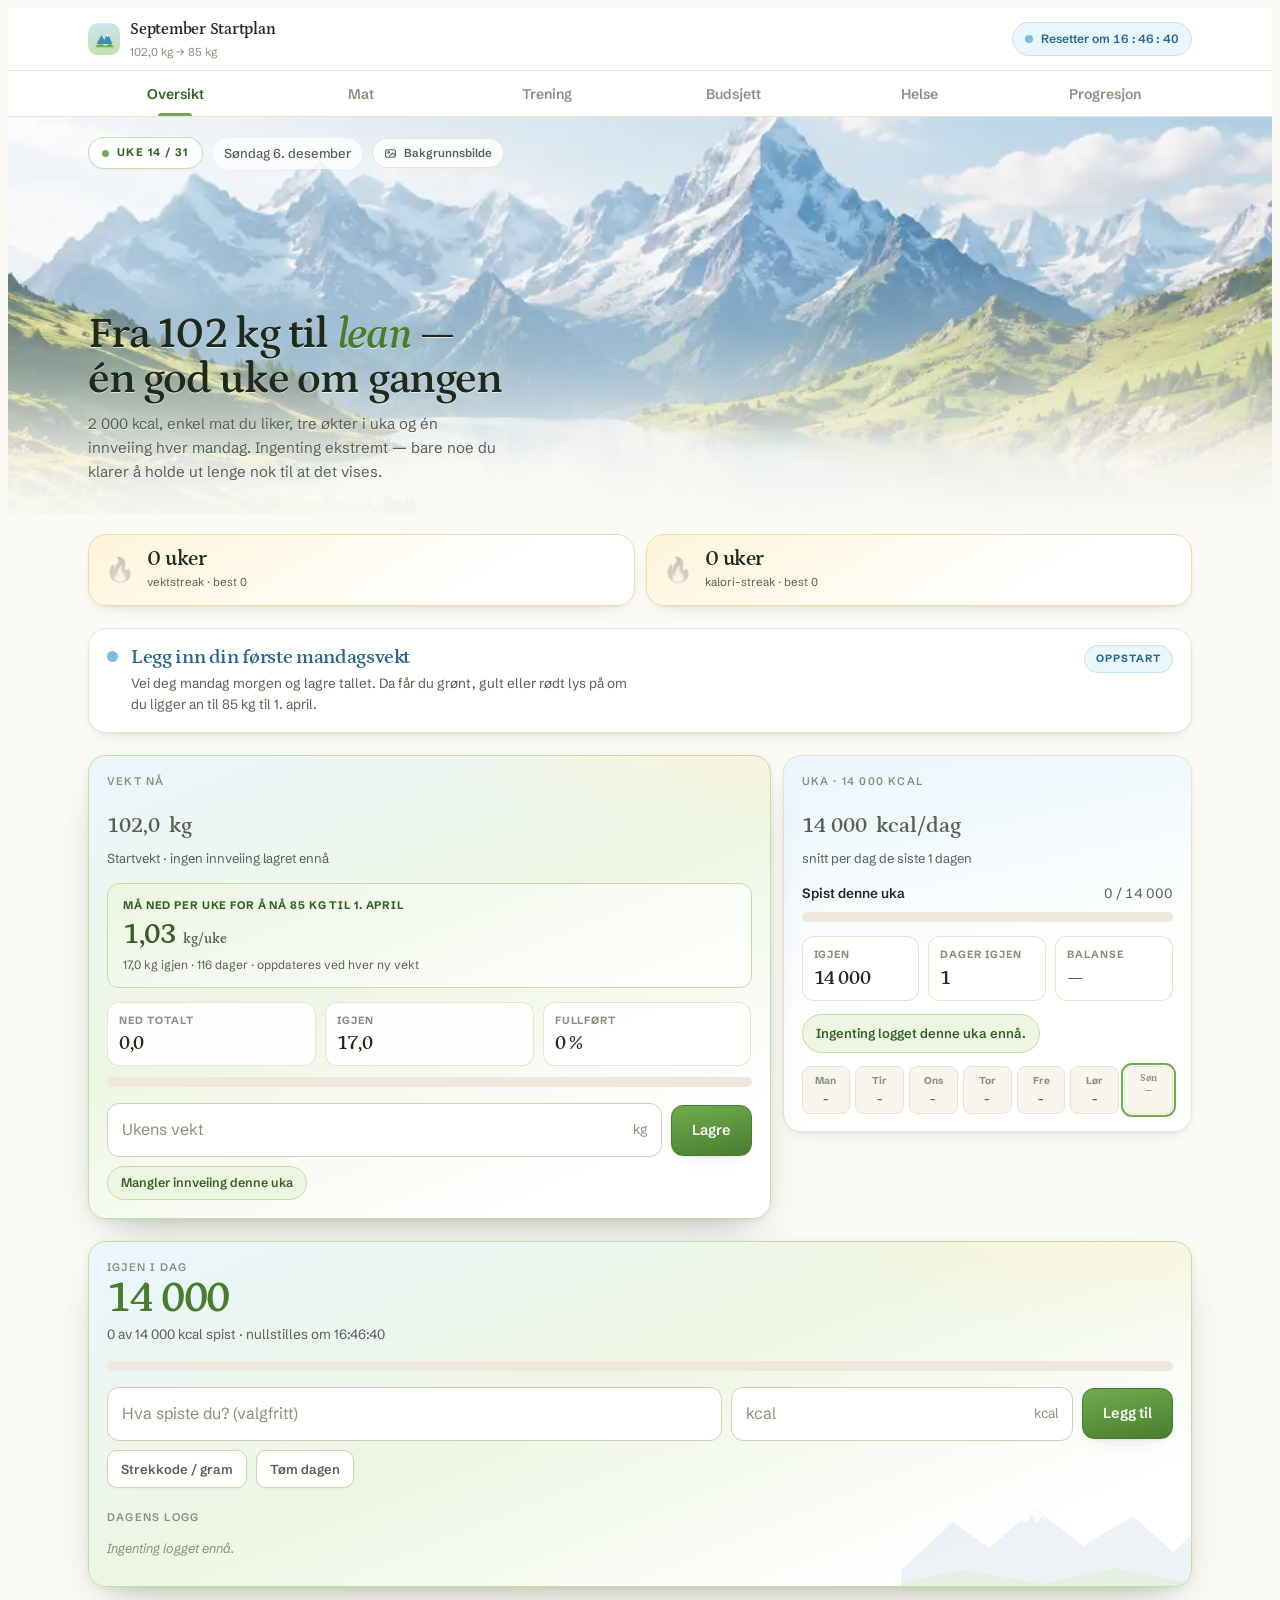
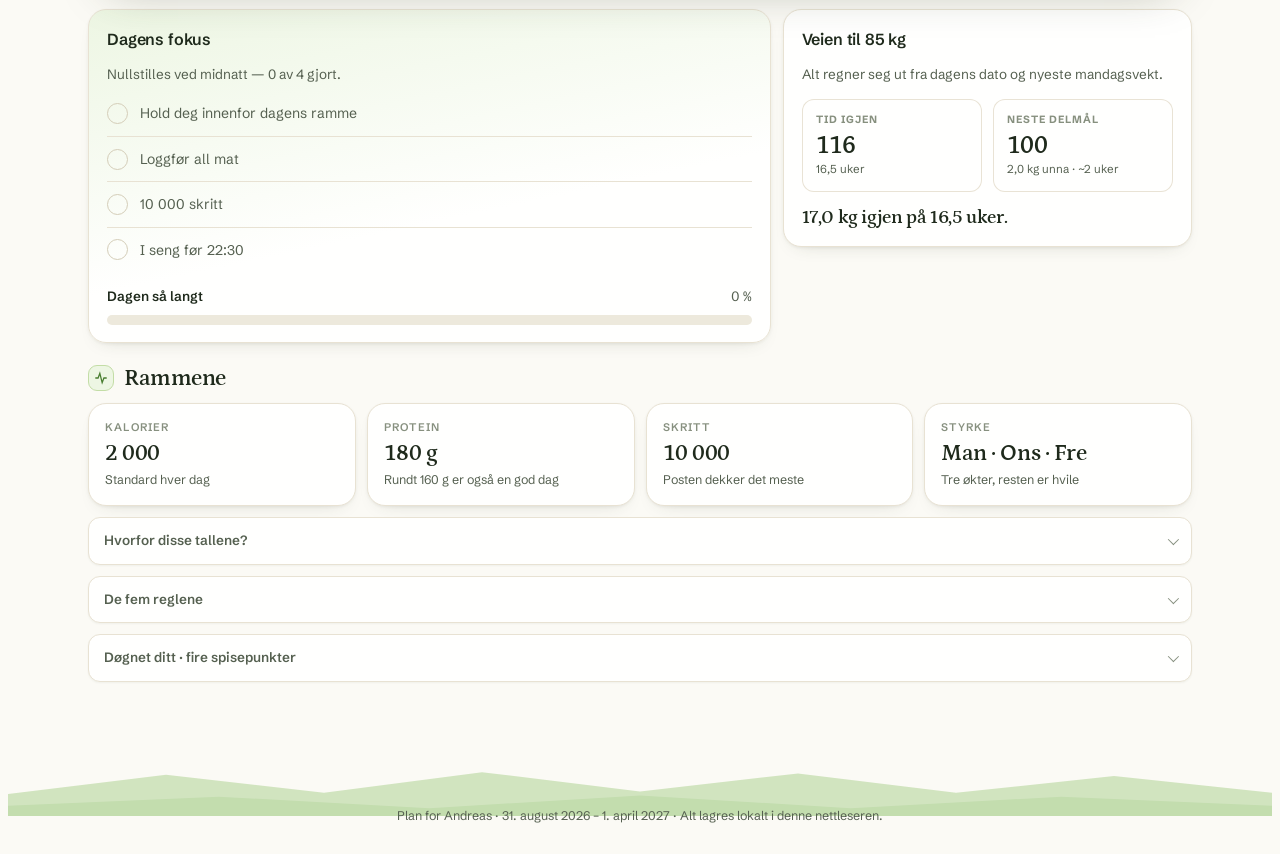
==== commit f0c27ff8: "Streaks, ukesramme, budsjett-fane, enklere matbank, uten proteininput" ====
--- a/index.html
+++ b/index.html
@@ -18,7 +18,7 @@
 <link rel="stylesheet" href="app.css">
 </head>
 <body>
-<header class="appbar"><div class="appbar-in"><div class="brand"><span class="mk"><svg width="19" height="19" viewBox="0 0 24 24" aria-hidden="true"><path fill="#3F8CBE" d="M2 19 L8 8 L12 14 L16 5 L22 19 Z"/><path fill="#fff" d="M13.4 8.6 L16 5 L18.6 9.6 L17 8.6 L15.8 10.6 L14.6 7.8 Z"/><path fill="#6FAC4E" d="M1 21 L7 18.6 L13 21.6 L19 18.6 L23 21 L23 23 L1 23 Z"/></svg></span><div><div class="nm">September Startplan</div><div class="sm" id="brandSub">102 kg → 85 kg</div></div></div><span class="reset-chip" title="Kalorier, protein og dagens fokus nullstilles ved midnatt. Vekt og progresjon berøres ikke."><span class="ring"></span><span>Resetter om <span class="cd" id="cdown">–:–:–</span></span></span></div><nav class="tabbar" aria-label="Seksjoner"><div class="tabbar-in" role="tablist"><button role="tab" data-tab="oversikt" aria-selected="true">Oversikt</button><button role="tab" data-tab="mat" aria-selected="false">Mat</button><button role="tab" data-tab="trening" aria-selected="false">Trening</button><button role="tab" data-tab="helse" aria-selected="false">Helse</button><button role="tab" data-tab="progresjon" aria-selected="false">Progresjon</button></div></nav></header><section class="hero"><div class="photo"></div><div class="scrim"></div><div class="wrap"><div class="hero-in"><div class="crumb"><span class="chip-glass"><span class="pip"></span><span id="heroPhase">Uke 1</span></span><span class="dt" id="heroToday">—</span><label class="pick" title="Bruk ditt eget bilde som bakgrunn"><svg viewBox="0 0 24 24"><rect x="3" y="5" width="18" height="14" rx="2.5"/><circle cx="8.5" cy="10" r="1.6"/><path d="M21 16l-5-5-6 6"/></svg><span id="pickTxt">Bakgrunnsbilde</span><input type="file" accept="image/*" id="heroPick" hidden></label><button class="pick rm" id="heroRm" hidden data-act="hero-reset" title="Fjern eget bakgrunnsbilde">×</button></div><h1>Fra 102 kg til <em>lean</em> — én god uke om gangen</h1><p class="sub">2 000 kcal, enkel mat du liker, tre økter i uka og én innveiing hver mandag. Ingenting ekstremt — bare noe du klarer å holde ut lenge nok til at det vises.</p></div></div></section><div class="wrap"><main><div class="panel" id="p-oversikt" role="tabpanel"><div class="status idle" id="statBox"><span class="sdot"></span><div style="flex:1;min-width:0"><div class="stt" id="statTitle">Legg inn din første mandagsvekt</div><div class="sbd" id="statBody">Vei deg mandag morgen og lagre tallet. Da får du grønt, gult eller rødt lys på om du ligger an til 85 kg til 1. april.</div></div><span class="stag" id="statTag">Oppstart</span></div><div class="split"><div class="card hi"><svg class="ridge" viewBox="0 0 300 110" aria-hidden="true" focusable="false"><path fill="#93B7D0" opacity=".5" d="M0 88 L52 40 L88 66 L134 26 L182 64 L232 34 L272 70 L300 44 L300 110 L0 110 Z"/><path fill="#fff" opacity=".85" d="M121 38 L134 26 L148 39 L141 35 L136 41 L130 33 L126 40 Z"/><path fill="#A9CF8B" opacity=".65" d="M0 100 L64 88 L140 102 L216 86 L280 100 L300 92 L300 110 L0 110 Z"/></svg><div class="label">Igjen av dagens 2 000 kcal</div><div class="big" id="kcalLeft">2 000</div><div class="dim" style="font-size:13.5px;margin-top:4px" id="kcalSum">0 kcal spist så langt</div><div style="margin-top:18px"><div class="bhd"><span class="bl">Kalorier</span><span class="br" id="kcalTxt">0 / 2 000 kcal</span></div><div class="bar sun"><i id="kcalBar" style="width:0%"></i></div></div><div style="margin-top:14px"><div class="bhd"><span class="bl">Protein</span><span class="br" id="proTxt">0 / 180 g</span></div><div class="bar"><i id="proBar" style="width:0%"></i></div></div><div class="frm" style="margin-top:18px"><div class="field"><input type="number" id="inKcal" inputmode="numeric" placeholder="kcal" min="0" step="1" aria-label="Kalorier"><span class="unit">kcal</span></div><div class="field"><input type="number" id="inPro" inputmode="numeric" placeholder="protein" min="0" step="1" aria-label="Protein i gram"><span class="unit">g</span></div><button class="btn" data-act="add-entry">Legg til</button></div><div style="margin-top:16px;display:flex;align-items:center;gap:10px;flex-wrap:wrap"><span class="label">Dagens logg</span><span class="dim" style="font-size:12.5px" id="dayReset">nullstilles ved midnatt</span><button class="btn ghost mini" style="margin-left:auto" data-act="clear-day">Tøm dagen</button></div><div class="log" id="kcalLog"><div class="empty">Ingenting logget ennå.</div></div></div><div class="card tint"><h3>Dagens fokus</h3><p class="cap" style="margin-bottom:6px">Fem ting som avgjør dagen. Nullstilles ved midnatt — <span id="focusCount">0 av 5</span>.</p><div class="focus" id="focusList"><label><input type="checkbox" data-focus="kcal"><span>Hold deg innenfor 2 000 kcal</span></label><label><input type="checkbox" data-focus="protein"><span>Spis 160–180 g protein</span></label><label><input type="checkbox" data-focus="steps"><span>10 000 skritt</span></label><label><input type="checkbox" data-focus="log"><span>Loggfør maten</span></label><label><input type="checkbox" data-focus="sleep"><span>I seng før 22:30</span></label></div><div style="margin-top:14px"><div class="bhd"><span class="bl">Dagen så langt</span><span class="br" id="focusPct">0 %</span></div><div class="bar"><i id="focusBar" style="width:0%"></i></div></div></div></div><div class="sec"><h2><span class="gl"><svg width="14" height="14" viewBox="0 0 24 24" fill="none" stroke="#487D2F" stroke-width="2.2" stroke-linecap="round" stroke-linejoin="round"><path d="M12 3v4M12 21a7 7 0 1 0 0-14 7 7 0 0 0 0 14zM12 14l3-2"/></svg></span>Ukens innveiing</h2><p class="cap">Du veier deg <strong>én gang i uka — mandag morgen</strong>, etter toalett og før mat og drikke. Dagsvekt svinger 1–2 kg på salt og fordøyelse; ukesveiingen er tallet vi styrer etter. Veiingene slettes aldri ved midnatt.</p><div class="card hi"><div class="qw"><div><div class="label">Vekt nå</div><div class="now"><span id="qwNow">102,0</span> <span>kg</span></div><div class="meta" id="qwMeta">Startvekt · ingen innveiing lagret ennå</div><div style="margin-top:11px;display:flex;flex-wrap:wrap;gap:8px"><span class="trend sky" id="qwTrend"><span class="dot"></span><span id="qwTrendTxt">Legg inn første mandagsvekt</span></span><span class="nextw" id="wkNext">Neste innveiing: mandag</span></div><div class="mini3"><div class="mini"><div class="k">Denne uka</div><div class="v" id="qwAvg">—</div></div><div class="mini"><div class="k">Ned totalt</div><div class="v" id="qwLost">0,0</div></div><div class="mini"><div class="k">Igjen</div><div class="v" id="qwLeft">17,0</div></div></div></div><div><div class="label" style="margin-bottom:8px">Loggfør ukens vekt</div><div class="frm"><div class="field" style="flex:1 1 150px"><input type="number" id="inWeight" inputmode="decimal" step="0.1" min="40" max="250" placeholder="f.eks. 100,4" aria-label="Vekt i kilo"><span class="unit">kg</span></div><button class="btn" data-act="save-weight">Lagre</button></div><div class="frm" style="margin-top:9px"><button class="btn ghost mini" data-act="undo-weight">Angre siste</button><button class="btn ghost mini" data-act="go-progress">Se all progresjon</button><span class="toast" id="wToast">✓ Lagret</span></div><div style="margin-top:18px"><div class="bhd"><span class="bl">102 → 85 kg</span><span class="br" id="qwPct">0 %</span></div><div class="bar"><i id="qwBar" style="width:0%"></i></div></div></div></div></div></div><div class="sec"><h2><span class="gl"><svg width="14" height="14" viewBox="0 0 24 24" fill="none" stroke="#487D2F" stroke-width="2.2" stroke-linecap="round"><path d="M12 21s-7-4.6-7-10a7 7 0 0 1 14 0c0 5.4-7 10-7 10z"/><circle cx="12" cy="11" r="2.4"/></svg></span>Veien til 85 kg</h2><div class="card"><div style="font-family:var(--serif);font-size:clamp(22px,3.6vw,29px);font-weight:600;letter-spacing:-.025em;line-height:1.12;margin-bottom:5px" id="motHead">—</div><p class="cap" id="motSub" style="margin-bottom:16px">Alt regner seg ut fra dagens dato og nyeste lagrede mandagsvekt.</p><div class="mgrid"><div class="mcell"><div class="mk">Igjen</div><div class="mv" id="mLeft">17,0</div><div class="mn">kg til målet</div></div><div class="mcell"><div class="mk">Tid igjen</div><div class="mv" id="mWeeks">213</div><div class="mn" id="mDays">30,4 uker</div></div><div class="mcell"><div class="mk">Trenger</div><div class="mv" id="mRate">0,56</div><div class="mn">kg per uke</div></div><div class="mcell"><div class="mk">Neste delmål</div><div class="mv" id="mMile">100</div><div class="mn" id="mMileSub">kg</div></div></div></div></div><div class="sec"><h2><span class="gl"><svg width="14" height="14" viewBox="0 0 24 24" fill="none" stroke="#487D2F" stroke-width="2.2" stroke-linecap="round"><path d="M3 12h4l3-8 4 16 3-8h4"/></svg></span>Rammene</h2><div class="g4"><div class="tile"><div class="label">Kalorier</div><div class="tv">2 000</div><div class="td">Standard hver dag</div></div><div class="tile"><div class="label">Protein</div><div class="tv">180 g</div><div class="td">Rundt 160 g er også en god dag</div></div><div class="tile"><div class="label">Skritt</div><div class="tv">10 000</div><div class="td">Posten dekker det meste</div></div><div class="tile"><div class="label">Styrke</div><div class="tv">Man · Ons · Fre</div><div class="td">Tre økter, resten er hvile</div></div></div><details class="acc"><summary>Hvorfor disse tallene?</summary><div class="accb"><p>Vedlikeholdet ditt ligger rundt <span class="num">2 800–3 000</span> kcal med jobben i Posten, golf og tre økter. På 2 000 kcal er underskuddet rundt 900 kcal per dag i starten — mer enn nok til å ligge foran plankurven på 0,56 kg i uka.</p><p><strong>Protein:</strong> 180 g er målet. Rundt 160 g er fortsatt en solid dag — jevnhet over uker betyr mer enn å treffe et eksakt tall hver dag.</p><p><strong>Fett:</strong> minst 60–70 g. <strong>Karbo:</strong> resten, rundt 160–190 g.</p><p><strong>Endringer:</strong> kaloriene står i ro til minst 2–3 ukers trend sier noe annet.</p></div></details><details class="acc"><summary>De fem reglene</summary><div class="accb"><div class="rows"><div class="row"><span class="idx">1</span><span class="rt">Treff rundt 2 000 kcal</span><span class="rv">6 av 7 dager</span></div><div class="row"><span class="idx">2</span><span class="rt">Protein</span><span class="rv">160–180 g daglig</span></div><div class="row"><span class="idx">3</span><span class="rt">Styrkeøkter</span><span class="rv">3 i uka</span></div><div class="row"><span class="idx">4</span><span class="rt">Skritt</span><span class="rv">10 000+</span></div><div class="row"><span class="idx">5</span><span class="rt">Meal prep</span><span class="rv">hver søndag</span></div></div><p style="margin-top:11px">Perfeksjon er ikke poenget — logging er. En dag på 2 600 kcal du logger er langt bedre enn en du later som ikke skjedde.</p></div></details><details class="acc"><summary>Døgnet ditt · fire spisepunkter</summary><div class="accb"><div class="rows"><div class="row"><span class="rt">Frokost · 06:30</span><span class="rv">~430 kcal · 45 g</span></div><div class="row"><span class="rt">Jobb · 10:30</span><span class="rv">~460 kcal · 42 g</span></div><div class="row"><span class="rt">Middag · 16:30</span><span class="rv">~640 kcal · 60 g</span></div><div class="row"><span class="rt">Kveld · 20:00</span><span class="rv">~350 kcal · 30 g</span></div></div><p style="margin-top:11px">Kaloriene om kvelden er ikke noe du skal spare inn. De ligger der fordi de fleste kutt sprekker på sofaen rundt klokka 21. I tillegg har du rundt 120 kcal buffer.</p></div></details></div></div><div class="panel" id="p-mat" role="tabpanel" hidden><div class="sec"><h2><span class="gl"><svg width="14" height="14" viewBox="0 0 24 24" fill="none" stroke="#487D2F" stroke-width="2.2" stroke-linecap="round"><path d="M6 3v8a3 3 0 0 0 6 0V3M9 11v10M18 3c-1.5 2-2 4-2 6s.5 3 2 3v9"/></svg></span>Måltidsbanken</h2><p class="cap">Enkel mat, få ingredienser. Trykk på et måltid for gram og tall. Basert på karbonadedeig og kjøttdeig 5–6 %, Norvegia Redusert Fett, kokt skinke og egg str. L.</p><div class="card tint-sky" style="padding:13px 16px"><strong>Vektregelen:</strong> alt kjøtt er oppgitt i <strong>råvekt</strong>. Ris, pasta og poteter er oppgitt i <strong>ferdig kokt vekt</strong>. Da blir tallene like uansett hvor mye stekesvinn du får.</div><div class="filters" id="mealFilters"><button aria-pressed="true" data-f="all">Alle</button><button aria-pressed="false" data-f="frokost">Frokost</button><button aria-pressed="false" data-f="jobb">Jobb</button><button aria-pressed="false" data-f="middag">Middag</button><button aria-pressed="false" data-f="kveld">Kveld</button><button aria-pressed="false" data-f="prep">Meal prep</button></div><div class="meals" id="mealGrid"><details class="meal top" data-cat="middag prep"><summary><div class="mh"><span class="mname">Tacopanne med ris</span><span class="rank">1</span></div><div class="mst"><span class="kc">638 kcal</span><span class="sp">·</span><span class="pr">63 g protein</span><span class="sp">·</span><span>15 min</span></div><div class="mtags"><span class="chip leaf">Middag</span><span class="chip frost">Fryser bra</span><span class="chip">Én panne</span></div><span class="oh">Ingredienser</span></summary><div class="ing"><div class="i"><span>Kjøttdeig 5 %</span><span>250 g · 340 / 50 g</span></div><div class="i"><span>Kokt ris</span><span>150 g · 186 / 4 g</span></div><div class="i"><span>Revet Norvegia red. fett</span><span>30 g · 82 / 9 g</span></div><div class="i"><span>Taco-krydder og salsa</span><span>30 / 0 g</span></div></div></details><details class="meal top" data-cat="middag prep"><summary><div class="mh"><span class="mname">Kylling og poteter</span><span class="rank">2</span></div><div class="mst"><span class="kc">526 kcal</span><span class="sp">·</span><span class="pr">52 g protein</span><span class="sp">·</span><span>25 min</span></div><div class="mtags"><span class="chip leaf">Middag</span><span class="chip">Airfryer</span></div><span class="oh">Ingredienser</span></summary><div class="ing"><div class="i"><span>Kyllingfilet</span><span>200 g · 212 / 46 g</span></div><div class="i"><span>Kokte poteter</span><span>300 g · 234 / 6 g</span></div><div class="i"><span>Brun saus (Toro)</span><span>100 ml · 40 / 0 g</span></div><div class="i"><span>Olje</span><span>1 ts · 40 / 0 g</span></div></div></details><details class="meal top" data-cat="middag prep"><summary><div class="mh"><span class="mname">Kjøttdeig-burrito</span><span class="rank">3</span></div><div class="mst"><span class="kc">556 kcal</span><span class="sp">·</span><span class="pr">54 g protein</span><span class="sp">·</span><span>12 min</span></div><div class="mtags"><span class="chip leaf">Middag</span><span class="chip frost">Fryser bra</span><span class="chip">Rull og frys</span></div><span class="oh">Ingredienser</span></summary><div class="ing"><div class="i"><span>Kjøttdeig 5 %</span><span>200 g · 272 / 40 g</span></div><div class="i"><span>Stor tortilla</span><span>1 stk · 190 / 5 g</span></div><div class="i"><span>Norvegia red. fett</span><span>30 g · 82 / 9 g</span></div><div class="i"><span>Salsa</span><span>40 g · 12 / 0 g</span></div></div></details><details class="meal top" data-cat="frokost"><summary><div class="mh"><span class="mname">Eggerøre med skinke og ost</span><span class="rank">4</span></div><div class="mst"><span class="kc">427 kcal</span><span class="sp">·</span><span class="pr">47 g protein</span><span class="sp">·</span><span>6 min</span></div><div class="mtags"><span class="chip leaf">Frokost</span><span class="chip warm">Ferskt</span></div><span class="oh">Ingredienser</span></summary><div class="ing"><div class="i"><span>Egg (str. L)</span><span>3 stk · 259 / 23 g</span></div><div class="i"><span>Kokt skinke</span><span>100 g · 108 / 18 g</span></div><div class="i"><span>Norvegia red. fett</span><span>20 g · 55 / 6 g</span></div><div class="i"><span>Stekespray og pepper</span><span>5 / 0 g</span></div></div></details><details class="meal top" data-cat="middag"><summary><div class="mh"><span class="mname">Burger med potetbåter</span><span class="rank">5</span></div><div class="mst"><span class="kc">671 kcal</span><span class="sp">·</span><span class="pr">47 g protein</span><span class="sp">·</span><span>25 min</span></div><div class="mtags"><span class="chip leaf">Middag</span><span class="chip warm">Ferskt</span><span class="chip">Airfryer</span></div><span class="oh">Ingredienser</span></summary><div class="ing"><div class="i"><span>Karbonadedeig (2 burgere)</span><span>150 g · 206 / 30 g</span></div><div class="i"><span>Grovt hamburgerbrød</span><span>1 stk · 160 / 6 g</span></div><div class="i"><span>Norvegia red. fett</span><span>20 g · 55 / 6 g</span></div><div class="i"><span>Poteter og olje</span><span>250 g · 235 / 5 g</span></div><div class="i"><span>Ketchup uten sukker</span><span>15 / 0 g</span></div></div></details><details class="meal" data-cat="middag prep"><summary><div class="mh"><span class="mname">Karbonadedeig, poteter og saus</span></div><div class="mst"><span class="kc">588 kcal</span><span class="sp">·</span><span class="pr">46 g protein</span><span class="sp">·</span><span>20 min</span></div><div class="mtags"><span class="chip leaf">Middag</span><span class="chip">Klassiker</span></div><span class="oh">Ingredienser</span></summary><div class="ing"><div class="i"><span>Karbonadedeig</span><span>200 g · 274 / 40 g</span></div><div class="i"><span>Kokte poteter</span><span>300 g · 234 / 6 g</span></div><div class="i"><span>Brun saus (Toro)</span><span>100 ml · 40 / 0 g</span></div><div class="i"><span>Olje</span><span>1 ts · 40 / 0 g</span></div></div></details><details class="meal" data-cat="middag prep"><summary><div class="mh"><span class="mname">Pasta med kjøttdeigsaus</span></div><div class="mst"><span class="kc">677 kcal</span><span class="sp">·</span><span class="pr">59 g protein</span><span class="sp">·</span><span>20 min</span></div><div class="mtags"><span class="chip leaf">Middag</span><span class="chip frost">Fryser bra</span></div><span class="oh">Ingredienser</span></summary><div class="ing"><div class="i"><span>Kjøttdeig 5 %</span><span>200 g · 272 / 40 g</span></div><div class="i"><span>Tørr pasta</span><span>80 g · 280 / 10 g</span></div><div class="i"><span>Tomatsaus</span><span>200 g · 70 / 3 g</span></div><div class="i"><span>Norvegia red. fett</span><span>20 g · 55 / 6 g</span></div></div></details><details class="meal" data-cat="middag prep"><summary><div class="mh"><span class="mname">Kylling og ris</span></div><div class="mst"><span class="kc">510 kcal</span><span class="sp">·</span><span class="pr">51 g protein</span><span class="sp">·</span><span>12 min</span></div><div class="mtags"><span class="chip leaf">Middag</span><span class="chip frost">Fryser bra</span><span class="chip">Én panne</span></div><span class="oh">Ingredienser</span></summary><div class="ing"><div class="i"><span>Kyllingfilet i strimler</span><span>200 g · 212 / 46 g</span></div><div class="i"><span>Kokt ris</span><span>200 g · 248 / 5 g</span></div><div class="i"><span>Soyasaus, hvitløk, sesamolje</span><span>50 / 0 g</span></div></div></details><details class="meal" data-cat="middag"><summary><div class="mh"><span class="mname">Tortillapizza</span></div><div class="mst"><span class="kc">755 kcal</span><span class="sp">·</span><span class="pr">52 g protein</span><span class="sp">·</span><span>15 min</span></div><div class="mtags"><span class="chip leaf">Middag</span><span class="chip warm">Fredagskos</span></div><span class="oh">Ingredienser</span></summary><div class="ing"><div class="i"><span>Store tortilla som bunn</span><span>2 stk · 380 / 10 g</span></div><div class="i"><span>Tomatsaus</span><span>80 g · 30 / 1 g</span></div><div class="i"><span>Revet Norvegia red. fett</span><span>60 g · 165 / 18 g</span></div><div class="i"><span>Kyllingfilet</span><span>80 g · 85 / 19 g</span></div><div class="i"><span>Pepperoni</span><span>20 g · 95 / 4 g</span></div></div></details><details class="meal" data-cat="jobb prep"><summary><div class="mh"><span class="mname">Karbonadedeig og ris</span></div><div class="mst"><span class="kc">461 kcal</span><span class="sp">·</span><span class="pr">42 g protein</span><span class="sp">·</span><span>0 min</span></div><div class="mtags"><span class="chip frost">Jobb</span><span class="chip frost">Fryser bra</span></div><span class="oh">Ingredienser</span></summary><div class="ing"><div class="i"><span>Karbonadedeig, råvekt</span><span>190 g · 260 / 38 g</span></div><div class="i"><span>Kokt ris</span><span>150 g · 186 / 4 g</span></div><div class="i"><span>Salsa</span><span>50 g · 15 / 0 g</span></div></div></details><details class="meal" data-cat="jobb"><summary><div class="mh"><span class="mname">Skinke- og ostewrap ×2</span></div><div class="mst"><span class="kc">480 kcal</span><span class="sp">·</span><span class="pr">35 g protein</span><span class="sp">·</span><span>5 min</span></div><div class="mtags"><span class="chip frost">Jobb</span><span class="chip">Null koking</span></div><span class="oh">Ingredienser</span></summary><div class="ing"><div class="i"><span>Tortilla medium</span><span>2 stk · 280 / 8 g</span></div><div class="i"><span>Kokt skinke</span><span>100 g · 108 / 18 g</span></div><div class="i"><span>Norvegia red. fett</span><span>30 g · 82 / 9 g</span></div><div class="i"><span>Ketchup uten sukker</span><span>10 / 0 g</span></div></div></details><details class="meal" data-cat="jobb"><summary><div class="mh"><span class="mname">Brødskiver med kjøttpålegg</span></div><div class="mst"><span class="kc">467 kcal</span><span class="sp">·</span><span class="pr">40 g protein</span><span class="sp">·</span><span>4 min</span></div><div class="mtags"><span class="chip frost">Jobb</span><span class="chip">Matpakke</span></div><span class="oh">Ingredienser</span></summary><div class="ing"><div class="i"><span>Grovbrød</span><span>3 skiver · 270 / 12 g</span></div><div class="i"><span>Roastbiff eller skinke</span><span>100 g · 115 / 19 g</span></div><div class="i"><span>Norvegia red. fett</span><span>30 g · 82 / 9 g</span></div></div></details><details class="meal" data-cat="frokost"><summary><div class="mh"><span class="mname">Toast med skinke, ost og egg</span></div><div class="mst"><span class="kc">499 kcal</span><span class="sp">·</span><span class="pr">43 g protein</span><span class="sp">·</span><span>8 min</span></div><div class="mtags"><span class="chip leaf">Frokost</span></div><span class="oh">Ingredienser</span></summary><div class="ing"><div class="i"><span>Grovbrød</span><span>2 skiver · 180 / 8 g</span></div><div class="i"><span>Kokt skinke</span><span>60 g · 65 / 11 g</span></div><div class="i"><span>Norvegia red. fett</span><span>30 g · 82 / 9 g</span></div><div class="i"><span>Kokte egg</span><span>2 stk · 172 / 15 g</span></div></div></details><details class="meal" data-cat="frokost kveld"><summary><div class="mh"><span class="mname">Proteinmelk og banan</span></div><div class="mst"><span class="kc">335 kcal</span><span class="sp">·</span><span class="pr">29 g protein</span><span class="sp">·</span><span>1 min</span></div><div class="mtags"><span class="chip leaf">Frokost</span><span class="chip">Kveld</span><span class="chip warm">Null tid</span></div><span class="oh">Ingredienser</span></summary><div class="ing"><div class="i"><span>Tine Styrke Protein</span><span>500 ml · 230 / 28 g</span></div><div class="i"><span>Banan</span><span>120 g · 105 / 1 g</span></div></div></details><details class="meal" data-cat="kveld"><summary><div class="mh"><span class="mname">Skinke- og osterull med melon</span></div><div class="mst"><span class="kc">260 kcal</span><span class="sp">·</span><span class="pr">28 g protein</span><span class="sp">·</span><span>3 min</span></div><div class="mtags"><span class="chip">Kveld</span></div><span class="oh">Ingredienser</span></summary><div class="ing"><div class="i"><span>Kokt skinke</span><span>100 g · 108 / 18 g</span></div><div class="i"><span>Norvegia red. fett</span><span>30 g · 82 / 9 g</span></div><div class="i"><span>Melon eller ananas</span><span>200 g · 70 / 1 g</span></div></div></details><details class="meal" data-cat="kveld"><summary><div class="mh"><span class="mname">Kylling og popcorn</span></div><div class="mst"><span class="kc">234 kcal</span><span class="sp">·</span><span class="pr">31 g protein</span><span class="sp">·</span><span>3 min</span></div><div class="mtags"><span class="chip">Kveld</span><span class="chip warm">TV-kveld</span></div><span class="oh">Ingredienser</span></summary><div class="ing"><div class="i"><span>Kald kyllingfilet</span><span>120 g · 127 / 28 g</span></div><div class="i"><span>Lett mikropopcorn</span><span>25 g · 105 / 3 g</span></div><div class="i"><span>Sukkerfri brus</span><span>2 / 0 g</span></div></div></details></div><details class="acc"><summary>Eksempeldag som treffer målet</summary><div class="accb"><div class="rows"><div class="row"><span class="rt">Eggerøre med skinke og ost</span><span class="rv">427 · 47 g</span></div><div class="row"><span class="rt">Karbonadedeig og ris</span><span class="rv">461 · 42 g</span></div><div class="row"><span class="rt">Tacopanne med ris</span><span class="rv">638 · 63 g</span></div><div class="row"><span class="rt">Skinke- og osterull med melon</span><span class="rv">260 · 28 g</span></div><div class="row"><span class="rt">Banan</span><span class="rv">105 · 1 g</span></div><div class="row"><span class="rt"><strong>Total</strong></span><span class="rv"><strong>1 891 · 181 g</strong></span></div></div><p style="margin-top:11px">Rundt 100 kcal til overs. Bruk dem på noe du har lyst på.</p></div></details></div><div class="sec"><h2><span class="gl"><svg width="14" height="14" viewBox="0 0 24 24" fill="none" stroke="#487D2F" stroke-width="2.2" stroke-linecap="round"><circle cx="12" cy="12" r="9"/><path d="M12 7v5l3 2"/></svg></span>Søndagsprep</h2><p class="cap">60–90 minutter som gjør resten av uka enkel. Sett på poteter og ris først, stek kjøtt mens de koker.</p><div class="timeline"><div class="step"><div class="sn">Steg 1 · Kok</div><h4>Ris og poteter</h4><p>1,5 kg poteter hele med skall · fire risposer i én kjele</p></div><div class="step"><div class="sn">Steg 2 · Stek</div><h4>Kjøttdeig</h4><p>800 g karbonadedeig, så 750 g kjøttdeig med taco-krydder i samme panne</p></div><div class="step"><div class="sn">Steg 3 · Airfryer</div><h4>Kylling</h4><p>1 kg filet · 200 °C · 18–20 min · snu halvveis. Kok åtte egg samtidig</p></div><div class="step"><div class="sn">Steg 4 · Porsjonér</div><h4>Bokser</h4><p>Fire jobbokser og tre middagsbokser · kjøl 2–3 dager, frys resten</p></div></div><details class="acc"><summary>Mattrygghet — nedkjøling, frysing og oppvarming</summary><div class="accb"><ul><li><strong>Nedkjøling:</strong> fordel i grunne bokser med lokket på gløtt, i kjøleskap innen 1–2 timer. Kokt ris kan danne <em>Bacillus cereus</em>-sporer hvis den står lunken i romtemperatur — den ene reelle risikoen ved risprep.</li><li><strong>Kjøleskap:</strong> ris og kjøtt tre døgn, kylling tre døgn, kokte egg med skall sju døgn.</li><li><strong>Frys</strong> alt du ikke spiser innen tre dager, samme dag som det er laget. Flate bokser tiner på halve tida. Holder 2–3 måneder.</li><li><strong>Oppvarming:</strong> mikro med et par spiseskjeer vann, rør halvveis, varm til det ryker. Én gang.</li><li><strong>Fryser dårlig:</strong> kokte poteter og stekt egg. Frys kjøttbasen, lag potet eller egg ferskt.</li></ul></div></details></div><div class="sec"><h2><span class="gl"><svg width="14" height="14" viewBox="0 0 24 24" fill="none" stroke="#487D2F" stroke-width="2.2" stroke-linecap="round" stroke-linejoin="round"><path d="M4 5h2l2.5 11h9L20 8H7"/><circle cx="10" cy="20" r="1.2"/><circle cx="17" cy="20" r="1.2"/></svg></span>Handleliste</h2><div class="g2"><div class="tile"><div class="label">Estimert ukeskostnad</div><div class="tv">900–1 200 kr</div><div class="td">Kjøp storpakker og frys i porsjoner samme dag</div></div><div class="tile"><div class="label">Butikker</div><div class="tv">Rema · Kiwi · Coop</div><div class="td">Alt finnes i vanlig norsk dagligvare</div></div></div><div class="shop" id="shoplist"><div class="sg"><h4>Protein</h4><ul><li><label><input type="checkbox"><span>Karbonadedeig 5–6 %, 1,2 kg</span></label></li><li><label><input type="checkbox"><span>Kjøttdeig 5 %, 1 kg</span></label></li><li><label><input type="checkbox"><span>Kyllingfilet, storpakk 1,2 kg</span></label></li><li><label><input type="checkbox"><span>Kokt skinke, 3 pakker</span></label></li><li><label><input type="checkbox"><span>Egg, 24 stk (str. L)</span></label></li><li><label><input type="checkbox"><span>Norvegia Redusert Fett, 2 pk</span></label></li><li><label><input type="checkbox"><span>Tine Styrke Protein, 5–7 stk</span></label></li></ul></div><div class="sg"><h4>Karbo</h4><ul><li><label><input type="checkbox"><span>Toro Jasmin Boil in Bag, 1 kg</span></label></li><li><label><input type="checkbox"><span>Poteter, 3 kg</span></label></li><li><label><input type="checkbox"><span>Grovbrød, 2 stk (frys det ene)</span></label></li><li><label><input type="checkbox"><span>Tortilla medium + store</span></label></li><li><label><input type="checkbox"><span>Pasta, 1 pk</span></label></li><li><label><input type="checkbox"><span>Grove hamburgerbrød</span></label></li></ul></div><div class="sg"><h4>Frukt</h4><ul><li><label><input type="checkbox"><span>Banan, 7 stk</span></label></li><li><label><input type="checkbox"><span>Melon eller ananas</span></label></li><li><label><input type="checkbox"><span>Kiwi, 4 stk</span></label></li></ul></div><div class="sg"><h4>Saus og ekstra</h4><ul><li><label><input type="checkbox"><span>Salsa, 2 glass</span></label></li><li><label><input type="checkbox"><span>Taco-krydder</span></label></li><li><label><input type="checkbox"><span>Tomatsaus, 2 bokser</span></label></li><li><label><input type="checkbox"><span>Sukkerfri ketchup</span></label></li><li><label><input type="checkbox"><span>Soyasaus og sriracha</span></label></li><li><label><input type="checkbox"><span>Toro brun saus</span></label></li><li><label><input type="checkbox"><span>Stekespray eller olje</span></label></li><li><label><input type="checkbox"><span>Sukkerfri brus</span></label></li><li><label><input type="checkbox"><span>Lett mikropopcorn</span></label></li></ul></div></div><div style="display:flex;align-items:center;gap:12px;flex-wrap:wrap"><button type="button" class="btn ghost" data-act="clear-shop">Nullstill lista</button><span style="font-size:12.5px;color:var(--ink-3)" id="shopCount">—</span></div></div></div><div class="panel" id="p-trening" role="tabpanel" hidden><div class="sec"><h2><span class="gl"><svg width="14" height="14" viewBox="0 0 24 24" fill="none" stroke="#487D2F" stroke-width="2.2" stroke-linecap="round"><path d="M4 9v6M7 7v10M17 7v10M20 9v6M7 12h10"/></svg></span>Tre økter i uka</h2><p class="cap">Mandag, onsdag, fredag. Rygg trenes alle tre øktene, sidedelts to ganger direkte, beina tre ganger i mindre doser. Det er bredde i skuldre og rygg som endrer silhuetten mest.</p><div class="card tint"><h3>Økter denne uka</h3><p class="cap" style="margin-bottom:8px">Kryss av når økta er gjort. Lagres per uke og nullstilles aldri ved midnatt — <span id="sessCount">0 av 3</span>.</p><div class="focus" id="sessList"><label><input type="checkbox" data-sess="mon"><span>Mandag · bryst, rygg, skuldre og bein</span></label><label><input type="checkbox" data-sess="wed"><span>Onsdag · rygg, hamstring og biceps</span></label><label><input type="checkbox" data-sess="fri"><span>Fredag · bein, skuldre, armer og øvre bryst</span></label></div><div style="margin-top:13px"><div class="bar"><i id="sessBar" style="width:0%"></i></div></div></div><div class="workouts"><details class="wo"><summary><span class="wday">Mandag</span><div class="wname">Bryst, rygg, skuldre og bein</div><div class="wmeta">7 øvelser · rundt 60 min</div></summary><div class="ex"><div><span>Skråbenkpress manual</span><span>3×6–10</span></div><div><span>Nedtrekk, bredt grep</span><span>3×8–12</span></div><div><span>Skulderpress maskin</span><span>3×8–12</span></div><div><span>Sidehev manual</span><span>4×12–20</span></div><div><span>Beinpress</span><span>3×10–15</span></div><div><span>Brystpress maskin eller dips</span><span>2×10–15</span></div><div><span>Triceps pushdown</span><span>3×10–15</span></div></div></details><details class="wo"><summary><span class="wday">Onsdag</span><div class="wname">Rygg, hamstring og biceps</div><div class="wmeta">7 øvelser · rundt 60 min</div></summary><div class="ex"><div><span>Nedtrekk, bredt grep</span><span>3×8–12</span></div><div><span>Rumensk markløft</span><span>3×8–10</span></div><div><span>Sittende kabelroing</span><span>3×8–12</span></div><div><span>Enarms hantelroing</span><span>3×8–12</span></div><div><span>Face pulls</span><span>3×15–20</span></div><div><span>Legcurl</span><span>3×10–15</span></div><div><span>Hammercurl</span><span>3×10–15</span></div></div></details><details class="wo"><summary><span class="wday">Fredag</span><div class="wname">Bein, skuldre, armer og øvre bryst</div><div class="wmeta">7 øvelser · rundt 60 min</div></summary><div class="ex"><div><span>Knebøy eller hack squat</span><span>3×6–10</span></div><div><span>Skråbenkpress stang</span><span>3×8–12</span></div><div><span>Nedtrekk, nøytralt grep</span><span>3×8–12</span></div><div><span>Sidehev i kabel</span><span>4×12–20</span></div><div><span>Legextension</span><span>2×12–15</span></div><div><span>Bicepscurl manual</span><span>3×10–15</span></div><div><span>Triceps over hodet</span><span>3×10–15</span></div></div></details></div><div class="card"><h3>Slik blir du sterkere</h3><div class="rows"><div class="row"><span class="idx">1</span><span class="rt">Behold de samme øvelsene i minst åtte uker — du kan ikke måle framgang du bytter ut hver uke</span></div><div class="row"><span class="idx">2</span><span class="rt">Treffer du toppen av repsintervallet i alle sett, legg på 2,5–5 kg neste gang</span></div><div class="row"><span class="idx">3</span><span class="rt">Stopp 1–3 reps før failure, og logg hver økt — loggen er beviset på at du beholder muskler</span></div></div></div><details class="acc"><summary>Hva øktene gir deg i uka</summary><div class="accb"><ul><li><strong>Sidedelts:</strong> to ganger direkte — sidehev med manualer mandag, sidehev i kabel fredag. Face pulls onsdag treffer bakre delt, ikke sidedelt.</li><li><strong>Lats og øvre rygg:</strong> tre ganger — nedtrekk mandag, roing onsdag, nedtrekk fredag.</li><li><strong>Øvre bryst:</strong> to ganger, begge med skråbenk.</li><li><strong>Bein:</strong> tre ganger fordelt — beinpress mandag, rumensk markløft og legcurl onsdag, knebøy og legextension fredag.</li><li><strong>Armer:</strong> triceps mandag, biceps onsdag, begge fredag.</li></ul><p>Rekker du bare to økter en uke: ta <strong>mandag og onsdag</strong>. Da mister du minst.</p></div></details></div><div class="sec"><h2><span class="gl"><svg width="14" height="14" viewBox="0 0 24 24" fill="none" stroke="#487D2F" stroke-width="2.2" stroke-linecap="round" stroke-linejoin="round"><path d="M3 18l5-6 4 3 4-7 5 4"/></svg></span>Skritt og cardio</h2><p class="cap">Hold det moderat, så restitusjon og styrke holder seg gode.</p><div class="g3"><div class="tile"><div class="label">Base</div><div class="tv">10 000</div><div class="td">skritt per dag · Posten gir 9–10 000</div></div><div class="tile"><div class="label">Valgfritt</div><div class="tv">1–2 ×</div><div class="td">20–30 min rolig cardio i uka</div></div><div class="tile"><div class="label">Golf</div><div class="tv">Teller</div><div class="td">18 hull gående er reell aktivitet</div></div></div><details class="acc"><summary>Når skal jeg øke?</summary><div class="accb"><p>Øk aktiviteten kun hvis framgangen faktisk stopper opp over flere uker — ikke fordi én enkeltuke ser flat ut. Rask gange, incline treadmill (12 % helning, 4,5–5 km/t) og sykkel er de enkleste måtene å legge på litt.</p><p>Poenget er ikke å forbrenne bort maten, men å holde totalaktiviteten jevn uten å gå ut over restitusjonen fra styrketreningen.</p></div></details></div><div class="sec"><h2><span class="gl"><svg width="14" height="14" viewBox="0 0 24 24" fill="none" stroke="#487D2F" stroke-width="2.2" stroke-linecap="round" stroke-linejoin="round"><path d="M20 13a8 8 0 1 1-9-8 6 6 0 0 0 9 8z"/></svg></span>Søvn og restitusjon</h2><div class="g4"><div class="tile"><div class="label">Leggetid</div><div class="tv">22:30</div><div class="td">Opp 06:30 · åtte timer</div></div><div class="tile"><div class="label">Koffein</div><div class="tv">Før 14:00</div><div class="td">Halveringstid 5–6 timer</div></div><div class="tile"><div class="label">Soverom</div><div class="tv">17–19 °C</div><div class="td">Mørkt og kaldt</div></div><div class="tile"><div class="label">Telefon</div><div class="tv">Ut av senga</div><div class="td">Bare hvis du faktisk ligger våken</div></div></div><p class="cap">Dårlig søvn på et kaloriunderskudd gjør deg sultnere neste dag og svakere på trening. Fast tidspunkt betyr mer enn total mengde.</p></div></div><div class="panel" id="p-helse" role="tabpanel" hidden><div class="sec"><h2><span class="gl"><svg width="14" height="14" viewBox="0 0 24 24" fill="none" stroke="#487D2F" stroke-width="2.2" stroke-linecap="round" stroke-linejoin="round"><path d="M6 3v8a3 3 0 0 0 6 0V3M9 11v10"/><path d="M18 3c-1.5 2-2 4-2 6s.5 3 2 3v9"/></svg></span>Dine fem beste måltider</h2><p class="cap">Mest protein og metthet per kalori, få ingredienser, og mat du faktisk liker. Bygger du uka rundt disse fem, går tallene stort sett opp av seg selv.</p><div class="toplist"><div class="ti"><div class="tn2">1</div><div><div class="tt">Tacopanne med ris</div><div class="tw">Mest protein av alle rettene dine, laget i én panne, og den fryser bedre enn noe annet. Fire ingredienser.</div></div><div class="tm">638 kcal<br>63 g protein<br><span class="tier use">15 min</span></div></div><div class="ti"><div class="tn2">2</div><div><div class="tt">Kylling og poteter</div><div class="tw">Best forhold mellom protein og kalorier på hele lista. Poteter er blant de mest mettende matvarene som finnes per kalori.</div></div><div class="tm">526 kcal<br>52 g protein<br><span class="tier use">25 min</span></div></div><div class="ti"><div class="tn2">3</div><div><div class="tt">Kjøttdeig-burrito</div><div class="tw">Rulles, fryses og varmes på minuttet. Den beste løsningen for kvelder der du ellers ville bestilt noe.</div></div><div class="tm">556 kcal<br>54 g protein<br><span class="tier use">12 min</span></div></div><div class="ti"><div class="tn2">4</div><div><div class="tt">Eggerøre med skinke og ost</div><div class="tw">47 g protein på seks minutter. Starter dagen så høyt at resten av proteinmålet blir lett å nå.</div></div><div class="tm">427 kcal<br>47 g protein<br><span class="tier use">6 min</span></div></div><div class="ti"><div class="tn2">5</div><div><div class="tt">Burger med potetbåter</div><div class="tw">Beviset på at dietten ikke krever at du gir opp maten du liker. Denne alene gjør planen mulig å holde ut i sju måneder.</div></div><div class="tm">671 kcal<br>47 g protein<br><span class="tier use">25 min</span></div></div></div></div><div class="sec"><h2><span class="gl"><svg width="14" height="14" viewBox="0 0 24 24" fill="none" stroke="#487D2F" stroke-width="2.2" stroke-linecap="round"><path d="M10 3h4v7h7v4h-7v7h-4v-7H3v-4h7z"/></svg></span>Dine fem tilskudd</h2><p class="cap">Kort liste med vilje. Kosthold, protein, styrke, aktivitet og søvn gjør nesten hele jobben — disse fyller de siste hullene.</p><div class="toplist"><div class="ti"><div class="tn2">1</div><div><div class="tt">Nycoplus D3 3200</div><div class="tw">Anbefalt av fastlegen din. Fra september til april får du praktisk talt ingen D-vitamin fra sola i Ålesund.</div></div><div class="tm"><span class="tier doc">Anbefalt av lege</span></div></div><div class="ti"><div class="tn2">2</div><div><div class="tt">B-kompleks</div><div class="tw">Anbefalt av fastlegen din. Fås på ethvert apotek.</div></div><div class="tm"><span class="tier doc">Anbefalt av lege</span></div></div><div class="ti"><div class="tn2">3</div><div><div class="tt">Kreatin monohydrat, 5 g</div><div class="tw">Best dokumenterte prestasjonstilskuddet som finnes. Hjelper på styrke og muskelbevaring i underskudd, rundt 150 kr for 3–4 måneder.</div></div><div class="tm"><span class="tier use">Klart nyttig</span></div></div><div class="ti"><div class="tn2">4</div><div><div class="tt">Omega-3 fra algeolje</div><div class="tw">Du spiser ikke fisk, og fisk er hovedkilden i norsk kosthold. Algeolje gir det samme uten fisk.</div></div><div class="tm"><span class="tier use">Klart nyttig</span></div></div><div class="ti"><div class="tn2">5</div><div><div class="tt">Psyllium eller fibertilskudd</div><div class="tw">Bare hvis fiberinntaket blir lavt. Poteter med skall, grovbrød og frukt hjelper et godt stykke på vei først.</div></div><div class="tm"><span class="tier opt">Ved behov</span></div></div></div><details class="acc"><summary>Hva du ikke trenger</summary><div class="accb"><p>Fettforbrennere, testosterone boosters og store vitaminstabler. Dårlig dokumentasjon og dårlig bruk av penger — de pengene gjør mer nytte i kjøttdisken.</p><p>Om kreatin: du vil sannsynligvis se 1–1,5 kg opp på vekta de første ukene. Det er vann i muskelcellene, ikke fett.</p></div></details></div><div class="sec"><h2><span class="gl"><svg width="14" height="14" viewBox="0 0 24 24" fill="none" stroke="#487D2F" stroke-width="2.2" stroke-linecap="round" stroke-linejoin="round"><path d="M3 12h4l2 5 4-11 2 6h6"/></svg></span>Fra legen</h2><div class="card tint-sky"><h3>Fastlegens oppsummering · 21. mai 2026</h3><p class="dim">Lave B- og D-vitaminer. Ellers fine prøver, inkludert testosteron.</p><div class="rows" style="margin-top:12px"><div class="row"><span class="idx">✓</span><span class="rt">Nycoplus D3 3200</span><span class="rv">anbefalt</span></div><div class="row"><span class="idx">✓</span><span class="rt">B-kompleks fra apoteket</span><span class="rv">anbefalt</span></div></div><p class="cap" style="margin-top:13px">Legens vurdering er utgangspunktet. Prøvene tolkes ikke på nytt her, og anbefalingen overstyres ikke. Kommer nye prøver, erstatter de nyeste disse.</p></div></div><div class="sec"><h2><span class="gl"><svg width="14" height="14" viewBox="0 0 24 24" fill="none" stroke="#487D2F" stroke-width="2.2" stroke-linecap="round"><circle cx="12" cy="12" r="4"/><path d="M12 2v3M12 19v3M2 12h3M19 12h3M5 5l2 2M17 17l2 2M19 5l-2 2M7 17l-2 2"/></svg></span>Hud, hår og grooming</h2><p class="cap">Rutinene starter i dag. Frisyre og stil revurderes i november, når ansikt og kroppssammensetning har endret seg mer.</p><div class="g3"><div class="tile"><div class="tn">Hud</div><div class="td" style="margin-top:8px"><strong>Morgen:</strong> fuktighetskrem med SPF 30–50</div><div class="td"><strong>Kveld:</strong> mild rens og fuktighetskrem</div><span class="badge">To steg, hver dag</span></div><div class="tile"><div class="tn">Hår</div><div class="td" style="margin-top:8px">Fast klipp hver 3.–5. uke. Book hele høsten nå.</div><div class="td">Trim neckline selv mellom klippene.</div><span class="badge sky">Størst effekt per innsats</span></div><div class="tile"><div class="tn">Grooming</div><div class="td" style="margin-top:8px">Skjeggkant, tenner morgen og kveld med tanntråd, bryn, negler.</div><div class="td">Book tannlege hvis det er over et år siden.</div><span class="badge sun">Fem minutter</span></div></div><details class="acc"><summary>Produkter og hvor du får dem</summary><div class="accb"><ul><li><strong>Rens:</strong> CeraVe eller Cetaphil mild rens.</li><li><strong>Fuktighetskrem:</strong> CeraVe, La Roche-Posay eller Nivea Men. Kombinert krem med SPF sparer deg et steg om morgenen.</li><li><strong>Hvor:</strong> Vitusapotek, Boots, Vita eller større Kiwi og Coop.</li></ul><p>Ikke legg til serum, retinol eller syrer nå. Det kommer når det er et konkret problem å løse.</p></div></details><details class="acc"><summary>Revurdering i november</summary><div class="accb"><p>Send bilder i november, så går vi gjennom ansiktsform, hårfeste, hårtetthet og proporsjoner — og hvilken lengde, volum og fade som faktisk kler deg da. Samme med klær: passform, størrelser og hva som fremhever skuldre og V-form.</p><p>Grunnen til å vente er enkel: ansiktet og skuldrene dine kommer til å se annerledes ut om to måneder.</p></div></details></div></div><div class="panel" id="p-progresjon" role="tabpanel" hidden><div class="sec"><h2><span class="gl"><svg width="14" height="14" viewBox="0 0 24 24" fill="none" stroke="#487D2F" stroke-width="2.2" stroke-linecap="round" stroke-linejoin="round"><path d="M3 17l5-5 4 3 4-6 5 4"/></svg></span>Vektutvikling</h2><p class="cap">Innveiing hver <strong>mandag morgen</strong> — etter toalett, før mat og drikke. Alt lagres permanent i denne nettleseren og oppdaterer hele appen med én gang. Ingenting her nullstilles ved midnatt.</p><div class="card"><div class="frm"><div class="field" style="flex:1 1 170px"><input type="number" id="inWeight2" inputmode="decimal" step="0.1" min="40" max="250" placeholder="Ukens vekt" aria-label="Vekt i kilo"><span class="unit">kg</span></div><button class="btn" data-act="save-weight2">Lagre vekt</button><button class="btn ghost" data-act="undo-weight">Angre siste</button><span class="toast" id="wToast2">✓ Lagret</span></div><div style="margin-top:20px"><div class="bhd"><span class="bl">102,0 kg → 85,0 kg</span><span class="br" id="pPct">0 % fullført</span></div><div class="bar"><i id="pBar" style="width:0%"></i></div></div><div class="chartwrap"><svg class="chart" id="wChart" viewBox="0 0 640 210" preserveAspectRatio="xMidYMid meet" role="img" aria-label="Vektutvikling mot målet"></svg><div class="legend"><span><i style="background:var(--grass-4)"></i>Mandagsvekt</span><span><i style="background:var(--grass-2)"></i>Trend siste veiinger</span><span><i style="background:var(--sky-3)"></i>Planlagt kurve</span><span><i style="background:var(--clay-2)"></i>Mål 85 kg</span></div></div></div><div class="g4"><div class="tile"><div class="label">Start</div><div class="tv">102,0 kg</div><div class="td">31. august 2026</div></div><div class="tile"><div class="label">Nå</div><div class="tv" id="pNow">—</div><div class="td" id="pNowDate">Ingen veiing lagret ennå</div></div><div class="tile"><div class="label">Ned totalt</div><div class="tv" id="pLost">0,0 kg</div><div class="td">Siden 102 kg</div></div><div class="tile"><div class="label">Mål</div><div class="tv">85,0 kg</div><div class="td" id="pDeadline">1. april 2027</div></div></div><div class="g3"><div class="tile"><div class="label">Siste mandagsvekt</div><div class="tv" id="aNow">—</div><div class="td" id="aNowSub">Trenger minst én innveiing</div></div><div class="tile"><div class="label">Uka før</div><div class="tv" id="aPrev">—</div><div class="td" id="aPrevSub">Trenger to uker med data</div></div><div class="tile"><div class="label">Faktisk snitt</div><div class="tv" id="aDelta">—</div><div class="td" id="aDeltaSub">kg per uke så langt</div></div></div><div class="card"><h3>Sikkerhetskopi</h3><p class="cap" style="margin-bottom:12px">Alt ligger i denne nettleseren. Tømmer du nettleserdata, forsvinner loggen. PC og iPhone deler <strong>ikke</strong> data — du må kopiere over manuelt hvis du bruker begge.</p><div class="frm"><button class="btn ghost" data-act="export">Kopier backup</button><button class="btn ghost" data-act="import">Lim inn backup</button><span class="toast" id="bToast">✓ Kopiert</span></div><textarea id="bBox" hidden style="width:100%;margin-top:11px;min-height:90px;font:inherit;font-size:12px;border:1.5px solid var(--line-2);border-radius:12px;padding:11px"></textarea></div><details class="acc"><summary>Alle innveiinger</summary><div class="accb"><div class="log" id="wLog" style="max-height:300px"><div class="empty">Ingen innveiinger lagret ennå.</div></div></div></details><details class="acc"><summary>Hvordan du leser tallene</summary><div class="accb"><ul><li><strong>Derfor bare én veiing i uka.</strong> Dagsvekten svinger 1–2 kg på salt, karbo og fordøyelse. Samme ukedag, samme tidspunkt, samme forhold — da måler du faktisk det samme.</li><li><strong>Midjemålet ligger ofte foran vekta.</strong> I de første månedene er det gjerne det mest motiverende tallet du har.</li><li><strong>Styrkeloggen er testen på om dietten fungerer.</strong> Beholder du eller øker vektene, beholder du sannsynligvis muskelmassen.</li><li><strong>Logg også de dårlige dagene.</strong> Særlig de — ellers har vi ingenting å justere etter.</li></ul></div></details></div><div class="sec"><h2><span class="gl"><svg width="14" height="14" viewBox="0 0 24 24" fill="none" stroke="#487D2F" stroke-width="2.2" stroke-linecap="round"><path d="M4 20V8M10 20V4M16 20v-9M22 20H2"/></svg></span>Hva du ellers sporer</h2><div class="g4"><div class="tile"><div class="label">Midje</div><div class="tv">Mandager</div><div class="td">Rundt navlen, avslappet mage, samtidig som veiingen</div></div><div class="tile"><div class="label">Bilder</div><div class="tv">Hver 4. uke</div><div class="td">Front, side, bak · samme lys og positur</div></div><div class="tile"><div class="label">Styrke</div><div class="tv">Hver økt</div><div class="td">Øvelse, vekt, reps, sett</div></div><div class="tile"><div class="label">Vekt</div><div class="tv">Mandager</div><div class="td">Én veiing i uka — det eneste vekttallet du tar beslutninger på</div></div></div></div><div class="sec"><h2><span class="gl"><svg width="14" height="14" viewBox="0 0 24 24" fill="none" stroke="#487D2F" stroke-width="2.2" stroke-linecap="round" stroke-linejoin="round"><path d="M9 11l2 2 4-4"/><rect x="4" y="4" width="16" height="16" rx="3"/></svg></span>Ukentlig check-in</h2><p class="cap">Fylles ut av seg selv når du logger mandagsvekten. Skriv <strong>«Weekly check-in»</strong> til meg med disse tallene.</p><div class="card"><div class="label" id="ciHead">Uke 1 · check-in</div><div class="tmpl" style="margin-top:8px"><div><span>Mandagsvekt</span><span id="ciAvg">______</span></div><div><span>Forrige mandag</span><span id="ciPrev">______</span></div><div><span>Endring</span><span id="ciDelta">______</span></div><div><span>Ned totalt siden start</span><span id="ciTotal">______</span></div><div><span>Snitt så langt</span><span id="ciRate">______</span></div><div><span>Kalorier, snitt forrige uke</span><span id="ciKcal">______</span></div><div><span>Protein, snitt forrige uke</span><span id="ciPro">______</span></div><div><span>Dager logget</span><span id="ciDays">______</span></div><div><span>Styrkeøkter</span><span id="ciSess">______</span></div><div><span>Midje</span><span>______</span></div><div><span>Sult, energi, søvn</span><span>______</span></div></div></div><div class="verd"><div class="vd keep"><div class="vn">KEEP</div><div class="vt">Trenden er som forventet. Ingenting endres.</div></div><div class="vd adj"><div class="vn">ADJUST</div><div class="vt">Konkret endring i kalorier, aktivitet eller program.</div></div><div class="vd inv"><div class="vn">INVESTIGATE</div><div class="vt">Tallene henger ikke sammen. Vi finner ut hvorfor først.</div></div></div></div></div></main></div><footer><svg viewBox="0 0 1440 90" preserveAspectRatio="none" aria-hidden="true" focusable="false" style="position:absolute;left:0;right:0;top:0;width:100%;height:58px;opacity:.5"><path fill="#A9CF8B" d="M0 56 L180 26 L360 54 L540 22 L720 52 L900 24 L1080 54 L1260 28 L1440 54 L1440 90 L0 90 Z"/><path fill="#8CC26A" d="M0 74 L240 60 L480 78 L720 58 L960 78 L1200 60 L1440 74 L1440 90 L0 90 Z"/></svg><div class="wrap" style="position:relative"><p>Plan for Andreas · 31. august 2026 – 1. april 2027 · Alt lagres lokalt i denne nettleseren.</p></div></footer><nav class="botnav" aria-label="Hovedmeny"><button data-tab="oversikt" aria-selected="true"><svg viewBox="0 0 24 24" fill="none" stroke-width="2" stroke-linecap="round" stroke-linejoin="round"><path d="M3 11l9-7 9 7v9a1 1 0 0 1-1 1h-5v-6H9v6H4a1 1 0 0 1-1-1z"/></svg>Oversikt</button><button data-tab="mat" aria-selected="false"><svg viewBox="0 0 24 24" fill="none" stroke-width="2" stroke-linecap="round"><path d="M6 3v8a3 3 0 0 0 6 0V3M9 11v10M18 3c-1.5 2-2 4-2 6s.5 3 2 3v9"/></svg>Mat</button><button data-tab="trening" aria-selected="false"><svg viewBox="0 0 24 24" fill="none" stroke-width="2" stroke-linecap="round"><path d="M4 9v6M7 7v10M17 7v10M20 9v6M7 12h10"/></svg>Trening</button><button data-tab="helse" aria-selected="false"><svg viewBox="0 0 24 24" fill="none" stroke-width="2" stroke-linecap="round" stroke-linejoin="round"><path d="M3 12h4l2 5 4-11 2 6h6"/></svg>Helse</button><button data-tab="progresjon" aria-selected="false"><svg viewBox="0 0 24 24" fill="none" stroke-width="2" stroke-linecap="round" stroke-linejoin="round"><path d="M3 17l5-5 4 3 4-6 5 4"/></svg>Progresjon</button></nav>
+<header class="appbar"><div class="appbar-in"><div class="brand"><span class="mk"><svg width="19" height="19" viewBox="0 0 24 24" aria-hidden="true"><path fill="#3F8CBE" d="M2 19 L8 8 L12 14 L16 5 L22 19 Z"/><path fill="#fff" d="M13.4 8.6 L16 5 L18.6 9.6 L17 8.6 L15.8 10.6 L14.6 7.8 Z"/><path fill="#6FAC4E" d="M1 21 L7 18.6 L13 21.6 L19 18.6 L23 21 L23 23 L1 23 Z"/></svg></span><div><div class="nm">September Startplan</div><div class="sm" id="brandSub">102 kg → 85 kg</div></div></div><span class="reset-chip" title="Kalorier og dagens fokus nullstilles ved midnatt. Vekt, ukesbudsjett og progresjon berøres ikke."><span class="ring"></span><span>Resetter om <span class="cd" id="cdown">–:–:–</span></span></span></div><nav class="tabbar" aria-label="Seksjoner"><div class="tabbar-in" role="tablist"><button role="tab" data-tab="oversikt" aria-selected="true">Oversikt</button><button role="tab" data-tab="mat" aria-selected="false">Mat</button><button role="tab" data-tab="trening" aria-selected="false">Trening</button><button role="tab" data-tab="budsjett" aria-selected="false">Budsjett</button><button role="tab" data-tab="helse" aria-selected="false">Helse</button><button role="tab" data-tab="progresjon" aria-selected="false">Progresjon</button></div></nav></header><section class="hero"><div class="photo"></div><div class="scrim"></div><div class="wrap"><div class="hero-in"><div class="crumb"><span class="chip-glass"><span class="pip"></span><span id="heroPhase">Uke 1</span></span><span class="dt" id="heroToday">—</span><label class="pick" title="Bruk ditt eget bilde som bakgrunn"><svg viewBox="0 0 24 24"><rect x="3" y="5" width="18" height="14" rx="2.5"/><circle cx="8.5" cy="10" r="1.6"/><path d="M21 16l-5-5-6 6"/></svg><span id="pickTxt">Bakgrunnsbilde</span><input type="file" accept="image/*" id="heroPick" hidden></label><button class="pick rm" id="heroRm" hidden data-act="hero-reset" title="Fjern eget bakgrunnsbilde">×</button></div><h1>Fra 102 kg til <em>lean</em> — én god uke om gangen</h1><p class="sub">2 000 kcal, enkel mat du liker, tre økter i uka og én innveiing hver mandag. Ingenting ekstremt — bare noe du klarer å holde ut lenge nok til at det vises.</p></div></div></section><div class="wrap"><main><div class="panel" id="p-oversikt" role="tabpanel"><div class="streaks"><div class="stk" id="stkWt"><span class="fl">🔥</span><div><div class="sv" id="stkWtN">0 uker</div><div class="sl">vektstreak · best <span id="stkWtB">0</span></div></div></div><div class="stk" id="stkCal"><span class="fl">🔥</span><div><div class="sv" id="stkCalN">0 uker</div><div class="sl">kalori-streak · best <span id="stkCalB">0</span></div></div></div></div><div class="status idle" id="statBox"><span class="sdot"></span><div style="flex:1;min-width:0"><div class="stt" id="statTitle">Legg inn din første mandagsvekt</div><div class="sbd" id="statBody">Vei deg mandag morgen og lagre tallet. Da får du grønt, gult eller rødt lys på om du ligger an til 85 kg til 1. april.</div></div><span class="stag" id="statTag">Oppstart</span></div><div class="split"><div class="card hi"><div class="label">Vekt nå</div><div class="now"><span id="qwNow">102,0</span> <span>kg</span></div><div class="meta" id="qwMeta">Startvekt · ingen innveiing lagret ennå</div><div class="needbox"><div class="nk">Må ned per uke for å nå 85 kg til 1. april</div><div class="nv" id="needWk">0,00 <span>kg/uke</span></div><div class="nn" id="needSub">Regnes ut på nytt hver gang du lagrer en ny vekt</div></div><div class="mini3"><div class="mini"><div class="k">Ned totalt</div><div class="v" id="qwLost">0,0</div></div><div class="mini"><div class="k">Igjen</div><div class="v" id="qwLeft">17,0</div></div><div class="mini"><div class="k">Fullført</div><div class="v" id="qwPct">0 %</div></div></div><div class="bar" style="margin-top:11px"><i id="qwBar" style="width:0%"></i></div><div class="frm" style="margin-top:16px"><div class="field" style="flex:1 1 130px"><input type="number" id="inWeight" inputmode="decimal" step="0.1" min="40" max="250" placeholder="Ukens vekt" aria-label="Vekt i kilo"><span class="unit">kg</span></div><button class="btn" data-act="save-weight">Lagre</button></div><div class="frm" style="margin-top:9px"><span class="nextw" id="wkNext">Neste innveiing: mandag</span><span class="toast" id="wToast">✓ Lagret</span></div></div><div class="card tint-sky"><div class="label">Uka · 14 000 kcal</div><div class="now"><span id="wkAvail">2 000</span> <span>kcal/dag</span></div><div class="meta" id="wkAvailSub">tilgjengelig snitt resten av uka</div><div style="margin-top:15px"><div class="bhd"><span class="bl">Spist denne uka</span><span class="br" id="wkUsedTxt">0 / 14 000</span></div><div class="bar sun"><i id="wkBar" style="width:0%"></i></div></div><div class="mini3"><div class="mini"><div class="k">Igjen</div><div class="v" id="wkLeft">14 000</div></div><div class="mini"><div class="k">Dager igjen</div><div class="v" id="wkDays">7</div></div><div class="mini"><div class="k">Balanse</div><div class="v" id="wkBal">0</div></div></div><div class="wkstate" id="wkState">På skjema for uka</div><div class="dayrow" id="wkDayRow"></div></div></div><div class="card hi"><svg class="ridge" viewBox="0 0 300 110" aria-hidden="true" focusable="false"><path fill="#93B7D0" opacity=".5" d="M0 88 L52 40 L88 66 L134 26 L182 64 L232 34 L272 70 L300 44 L300 110 L0 110 Z"/><path fill="#fff" opacity=".85" d="M121 38 L134 26 L148 39 L141 35 L136 41 L130 33 L126 40 Z"/><path fill="#A9CF8B" opacity=".65" d="M0 100 L64 88 L140 102 L216 86 L280 100 L300 92 L300 110 L0 110 Z"/></svg><div class="label">Igjen i dag</div><div class="big" id="kcalLeft">2 000</div><div class="dim" style="font-size:13.5px;margin-top:4px" id="kcalSum">0 av 2 000 kcal spist · nullstilles om –</div><div style="margin-top:15px"><div class="bar sun"><i id="kcalBar" style="width:0%"></i></div></div><div class="frm" style="margin-top:16px"><div class="field" style="flex:2 1 150px"><input type="text" id="inName" placeholder="Hva spiste du? (valgfritt)" aria-label="Navn på mat"></div><div class="field" style="flex:1 1 110px"><input type="number" id="inKcal" inputmode="numeric" placeholder="kcal" min="0" step="1" aria-label="Kalorier"><span class="unit">kcal</span></div><button class="btn" data-act="add-entry">Legg til</button></div><div class="frm" style="margin-top:9px"><button class="btn ghost mini" data-act="scan-open">Strekkode / gram</button><button class="btn ghost mini" data-act="clear-day">Tøm dagen</button><span class="toast" id="dToast">✓ Lagt til</span></div><div class="scanbox" id="scanBox" hidden><div class="label" style="margin-bottom:9px">Regn ut kalorier</div><div class="frm"><div class="field" style="flex:1 1 150px"><input type="text" id="inEan" inputmode="numeric" placeholder="Strekkode (EAN)" aria-label="Strekkode"></div><button class="btn ghost mini" data-act="scan-lookup">Søk opp</button><button class="btn ghost mini" id="scanCamBtn" data-act="scan-cam">Skann med kamera</button></div><video id="scanVid" playsinline muted hidden></video><div class="dim" style="font-size:12.5px;margin-top:9px" id="scanMsg">Skriv inn strekkoden, eller fyll ut kcal per 100 g manuelt.</div><div class="frm" style="margin-top:11px"><div class="field" style="flex:1 1 120px"><input type="number" id="inPer100" inputmode="decimal" placeholder="kcal / 100 g" min="0" step="1" aria-label="Kalorier per 100 gram"></div><div class="field" style="flex:1 1 100px"><input type="number" id="inGram" inputmode="decimal" placeholder="gram" min="0" step="1" aria-label="Gram"><span class="unit">g</span></div><button class="btn" data-act="scan-add">= <span id="scanCalc">0</span> kcal</button></div></div><div style="margin-top:16px"><span class="label">Dagens logg</span></div><div class="log" id="kcalLog"><div class="empty">Ingenting logget ennå.</div></div></div><div class="split"><div class="card tint"><h3>Dagens fokus</h3><p class="cap" style="margin-bottom:6px">Nullstilles ved midnatt — <span id="focusCount">0 av 4</span>.</p><div class="focus" id="focusList"><label><input type="checkbox" data-focus="kcal"><span>Hold deg innenfor dagens ramme</span></label><label><input type="checkbox" data-focus="log"><span>Loggfør all mat</span></label><label><input type="checkbox" data-focus="steps"><span>10 000 skritt</span></label><label><input type="checkbox" data-focus="sleep"><span>I seng før 22:30</span></label></div><div style="margin-top:14px"><div class="bhd"><span class="bl">Dagen så langt</span><span class="br" id="focusPct">0 %</span></div><div class="bar"><i id="focusBar" style="width:0%"></i></div></div></div><div class="card"><h3>Veien til 85 kg</h3><p class="cap" id="motSub" style="margin-bottom:14px">Alt regner seg ut fra dagens dato og nyeste mandagsvekt.</p><div class="g2"><div class="mcell"><div class="mk">Tid igjen</div><div class="mv" id="mWeeks">213</div><div class="mn" id="mDays">30,4 uker</div></div><div class="mcell"><div class="mk">Neste delmål</div><div class="mv" id="mMile">100</div><div class="mn" id="mMileSub">kg</div></div></div><div style="font-family:var(--serif);font-size:19px;font-weight:600;letter-spacing:-.02em;margin-top:14px;line-height:1.25" id="motHead">—</div></div></div><div class="sec"><h2><span class="gl"><svg width="14" height="14" viewBox="0 0 24 24" fill="none" stroke="#487D2F" stroke-width="2.2" stroke-linecap="round"><path d="M3 12h4l3-8 4 16 3-8h4"/></svg></span>Rammene</h2><div class="g4"><div class="tile"><div class="label">Kalorier</div><div class="tv">2 000</div><div class="td">Standard hver dag</div></div><div class="tile"><div class="label">Protein</div><div class="tv">180 g</div><div class="td">Rundt 160 g er også en god dag</div></div><div class="tile"><div class="label">Skritt</div><div class="tv">10 000</div><div class="td">Posten dekker det meste</div></div><div class="tile"><div class="label">Styrke</div><div class="tv">Man · Ons · Fre</div><div class="td">Tre økter, resten er hvile</div></div></div><details class="acc"><summary>Hvorfor disse tallene?</summary><div class="accb"><p>Vedlikeholdet ditt ligger rundt <span class="num">2 800–3 000</span> kcal med jobben i Posten, golf og tre økter. På 2 000 kcal er underskuddet rundt 900 kcal per dag i starten — mer enn nok til å ligge foran plankurven på 0,56 kg i uka.</p><p><strong>Protein:</strong> 180 g er målet. Rundt 160 g er fortsatt en solid dag — jevnhet over uker betyr mer enn å treffe et eksakt tall hver dag.</p><p><strong>Fett:</strong> minst 60–70 g. <strong>Karbo:</strong> resten, rundt 160–190 g.</p><p><strong>Endringer:</strong> kaloriene står i ro til minst 2–3 ukers trend sier noe annet.</p></div></details><details class="acc"><summary>De fem reglene</summary><div class="accb"><div class="rows"><div class="row"><span class="idx">1</span><span class="rt">Treff rundt 2 000 kcal</span><span class="rv">6 av 7 dager</span></div><div class="row"><span class="idx">2</span><span class="rt">Protein</span><span class="rv">160–180 g daglig</span></div><div class="row"><span class="idx">3</span><span class="rt">Styrkeøkter</span><span class="rv">3 i uka</span></div><div class="row"><span class="idx">4</span><span class="rt">Skritt</span><span class="rv">10 000+</span></div><div class="row"><span class="idx">5</span><span class="rt">Meal prep</span><span class="rv">hver søndag</span></div></div><p style="margin-top:11px">Perfeksjon er ikke poenget — logging er. En dag på 2 600 kcal du logger er langt bedre enn en du later som ikke skjedde.</p></div></details><details class="acc"><summary>Døgnet ditt · fire spisepunkter</summary><div class="accb"><div class="rows"><div class="row"><span class="rt">Frokost · 06:30</span><span class="rv">~430 kcal · 45 g</span></div><div class="row"><span class="rt">Jobb · 10:30</span><span class="rv">~460 kcal · 42 g</span></div><div class="row"><span class="rt">Middag · 16:30</span><span class="rv">~640 kcal · 60 g</span></div><div class="row"><span class="rt">Kveld · 20:00</span><span class="rv">~350 kcal · 30 g</span></div></div><p style="margin-top:11px">Kaloriene om kvelden er ikke noe du skal spare inn. De ligger der fordi de fleste kutt sprekker på sofaen rundt klokka 21. I tillegg har du rundt 120 kcal buffer.</p></div></details></div></div><div class="panel" id="p-mat" role="tabpanel" hidden><div class="sec"><h2><span class="gl"><svg width="14" height="14" viewBox="0 0 24 24" fill="none" stroke="#487D2F" stroke-width="2.2" stroke-linecap="round"><path d="M6 3v8a3 3 0 0 0 6 0V3M9 11v10M18 3c-1.5 2-2 4-2 6s.5 3 2 3v9"/></svg></span>Måltidsbanken</h2><p class="cap">Enkel mat, få ingredienser. Trykk på et måltid for gram og tall. Basert på karbonadedeig og kjøttdeig 5–6 %, Norvegia Redusert Fett, kokt skinke og egg str. L.</p><div class="card tint-sky" style="padding:13px 16px"><strong>Vektregelen:</strong> alt kjøtt er oppgitt i <strong>råvekt</strong>. Ris, pasta og poteter er oppgitt i <strong>ferdig kokt vekt</strong>. Da blir tallene like uansett hvor mye stekesvinn du får.</div><div class="meals" id="mealGrid"><details class="meal top"><summary><div class="mh"><span class="mname">Eggeris med soyasaus</span><span class="rank">1</span></div><div class="mst"><span class="kc">547 kcal</span><span class="sp">·</span><span class="pr">28 g protein</span><span class="sp">·</span><span>10 min</span></div><div class="mtags"><span class="chip leaf">Middag</span><span class="chip">Én panne</span></div><span class="oh">Ingredienser</span></summary><div class="ing"><div class="i"><span>Egg (str. L)</span><span>3 stk · 259 kcal</span></div><div class="i"><span>Kokt ris</span><span>200 g · 248 kcal</span></div><div class="i"><span>Stekesmør</span><span>1 ts · 35 kcal</span></div><div class="i"><span>Soyasaus og krydder</span><span>5 kcal</span></div></div></details><details class="meal top"><summary><div class="mh"><span class="mname">Tacopanne med ris</span><span class="rank">2</span></div><div class="mst"><span class="kc">638 kcal</span><span class="sp">·</span><span class="pr">63 g protein</span><span class="sp">·</span><span>15 min</span></div><div class="mtags"><span class="chip leaf">Middag</span><span class="chip frost">Fryser bra</span><span class="chip">Én panne</span></div><span class="oh">Ingredienser</span></summary><div class="ing"><div class="i"><span>Kjøttdeig 5 %</span><span>250 g · 340 kcal</span></div><div class="i"><span>Kokt ris</span><span>150 g · 186 kcal</span></div><div class="i"><span>Revet Norvegia red. fett</span><span>30 g · 82 kcal</span></div><div class="i"><span>Taco-krydder og salsa</span><span>30 kcal</span></div></div></details><details class="meal top"><summary><div class="mh"><span class="mname">Karbonadedeig og ris</span><span class="rank">3</span></div><div class="mst"><span class="kc">461 kcal</span><span class="sp">·</span><span class="pr">42 g protein</span><span class="sp">·</span><span>ferdig prepp</span></div><div class="mtags"><span class="chip frost">Jobb</span><span class="chip frost">Fryser bra</span></div><span class="oh">Ingredienser</span></summary><div class="ing"><div class="i"><span>Karbonadedeig, råvekt</span><span>190 g · 260 kcal</span></div><div class="i"><span>Kokt ris</span><span>150 g · 186 kcal</span></div><div class="i"><span>Salsa</span><span>50 g · 15 kcal</span></div></div></details><details class="meal top"><summary><div class="mh"><span class="mname">Kylling og poteter</span><span class="rank">4</span></div><div class="mst"><span class="kc">526 kcal</span><span class="sp">·</span><span class="pr">52 g protein</span><span class="sp">·</span><span>25 min</span></div><div class="mtags"><span class="chip leaf">Middag</span><span class="chip">Airfryer</span></div><span class="oh">Ingredienser</span></summary><div class="ing"><div class="i"><span>Kyllingfilet, råvekt</span><span>200 g · 212 kcal</span></div><div class="i"><span>Kokte poteter</span><span>300 g · 234 kcal</span></div><div class="i"><span>Brun saus (Toro)</span><span>100 ml · 40 kcal</span></div><div class="i"><span>Olje</span><span>1 ts · 40 kcal</span></div></div></details><details class="meal top"><summary><div class="mh"><span class="mname">Eggerøre med skinke og ost</span><span class="rank">5</span></div><div class="mst"><span class="kc">427 kcal</span><span class="sp">·</span><span class="pr">47 g protein</span><span class="sp">·</span><span>6 min</span></div><div class="mtags"><span class="chip leaf">Frokost</span></div><span class="oh">Ingredienser</span></summary><div class="ing"><div class="i"><span>Egg (str. L)</span><span>3 stk · 259 kcal</span></div><div class="i"><span>Kokt skinke</span><span>100 g · 108 kcal</span></div><div class="i"><span>Norvegia red. fett</span><span>20 g · 55 kcal</span></div><div class="i"><span>Stekespray og pepper</span><span>5 kcal</span></div></div></details><details class="meal top"><summary><div class="mh"><span class="mname">Kjøttdeig-burrito</span><span class="rank">6</span></div><div class="mst"><span class="kc">556 kcal</span><span class="sp">·</span><span class="pr">54 g protein</span><span class="sp">·</span><span>12 min</span></div><div class="mtags"><span class="chip leaf">Middag</span><span class="chip frost">Fryser bra</span></div><span class="oh">Ingredienser</span></summary><div class="ing"><div class="i"><span>Kjøttdeig 5 %, råvekt</span><span>200 g · 272 kcal</span></div><div class="i"><span>Stor tortilla</span><span>1 stk · 190 kcal</span></div><div class="i"><span>Norvegia red. fett</span><span>30 g · 82 kcal</span></div><div class="i"><span>Salsa</span><span>40 g · 12 kcal</span></div></div></details><details class="meal top"><summary><div class="mh"><span class="mname">Burger med potetbåter</span><span class="rank">7</span></div><div class="mst"><span class="kc">671 kcal</span><span class="sp">·</span><span class="pr">47 g protein</span><span class="sp">·</span><span>25 min</span></div><div class="mtags"><span class="chip leaf">Middag</span><span class="chip warm">Fredagskos</span></div><span class="oh">Ingredienser</span></summary><div class="ing"><div class="i"><span>Karbonadedeig, råvekt</span><span>150 g · 206 kcal</span></div><div class="i"><span>Grovt hamburgerbrød</span><span>1 stk · 160 kcal</span></div><div class="i"><span>Norvegia red. fett</span><span>20 g · 55 kcal</span></div><div class="i"><span>Poteter og olje</span><span>250 g · 235 kcal</span></div><div class="i"><span>Ketchup uten sukker</span><span>15 kcal</span></div></div></details></div><details class="acc"><summary>Eksempeldag på 2 000 kcal</summary><div class="accb"><div class="rows"><div class="row"><span class="rt">Eggerøre med skinke og ost</span><span class="rv">427 kcal</span></div><div class="row"><span class="rt">Karbonadedeig og ris</span><span class="rv">461 kcal</span></div><div class="row"><span class="rt">Tacopanne med ris</span><span class="rv">638 kcal</span></div><div class="row"><span class="rt">Banan og et glass melk</span><span class="rv">240 kcal</span></div><div class="row"><span class="rt"><strong>Total</strong></span><span class="rv"><strong>1 766 kcal</strong></span></div></div><p style="margin-top:11px">Rundt 230 kcal til overs. Bruk dem på noe du har lyst på — eller spar dem til helga, siden det er ukas 14 000 som teller.</p></div></details></div><div class="sec"><h2><span class="gl"><svg width="14" height="14" viewBox="0 0 24 24" fill="none" stroke="#487D2F" stroke-width="2.2" stroke-linecap="round"><circle cx="12" cy="12" r="9"/><path d="M12 7v5l3 2"/></svg></span>Søndagsprep</h2><p class="cap">60–90 minutter som gjør resten av uka enkel. Sett på poteter og ris først, stek kjøtt mens de koker.</p><div class="timeline"><div class="step"><div class="sn">Steg 1 · Kok</div><h4>Ris og poteter</h4><p>1,5 kg poteter hele med skall · fire risposer i én kjele</p></div><div class="step"><div class="sn">Steg 2 · Stek</div><h4>Kjøttdeig</h4><p>800 g karbonadedeig, så 750 g kjøttdeig med taco-krydder i samme panne</p></div><div class="step"><div class="sn">Steg 3 · Airfryer</div><h4>Kylling</h4><p>1 kg filet · 200 °C · 18–20 min · snu halvveis. Kok åtte egg samtidig</p></div><div class="step"><div class="sn">Steg 4 · Porsjonér</div><h4>Bokser</h4><p>Fire jobbokser og tre middagsbokser · kjøl 2–3 dager, frys resten</p></div></div><details class="acc"><summary>Mattrygghet — nedkjøling, frysing og oppvarming</summary><div class="accb"><ul><li><strong>Nedkjøling:</strong> fordel i grunne bokser med lokket på gløtt, i kjøleskap innen 1–2 timer. Kokt ris kan danne <em>Bacillus cereus</em>-sporer hvis den står lunken i romtemperatur — den ene reelle risikoen ved risprep.</li><li><strong>Kjøleskap:</strong> ris og kjøtt tre døgn, kylling tre døgn, kokte egg med skall sju døgn.</li><li><strong>Frys</strong> alt du ikke spiser innen tre dager, samme dag som det er laget. Flate bokser tiner på halve tida. Holder 2–3 måneder.</li><li><strong>Oppvarming:</strong> mikro med et par spiseskjeer vann, rør halvveis, varm til det ryker. Én gang.</li><li><strong>Fryser dårlig:</strong> kokte poteter og stekt egg. Frys kjøttbasen, lag potet eller egg ferskt.</li></ul></div></details></div><div class="sec"><h2><span class="gl"><svg width="14" height="14" viewBox="0 0 24 24" fill="none" stroke="#487D2F" stroke-width="2.2" stroke-linecap="round" stroke-linejoin="round"><path d="M4 5h2l2.5 11h9L20 8H7"/><circle cx="10" cy="20" r="1.2"/><circle cx="17" cy="20" r="1.2"/></svg></span>Handleliste</h2><div class="g2"><div class="tile"><div class="label">Estimert ukeskostnad</div><div class="tv">900–1 200 kr</div><div class="td">Kjøp storpakker og frys i porsjoner samme dag</div></div><div class="tile"><div class="label">Butikker</div><div class="tv">Rema · Kiwi · Coop</div><div class="td">Alt finnes i vanlig norsk dagligvare</div></div></div><div class="shop" id="shoplist"><div class="sg"><h4>Protein</h4><ul><li><label><input type="checkbox"><span>Karbonadedeig 5–6 %, 1,2 kg</span></label></li><li><label><input type="checkbox"><span>Kjøttdeig 5 %, 1 kg</span></label></li><li><label><input type="checkbox"><span>Kyllingfilet, storpakk 1,2 kg</span></label></li><li><label><input type="checkbox"><span>Kokt skinke, 3 pakker</span></label></li><li><label><input type="checkbox"><span>Egg, 24 stk (str. L)</span></label></li><li><label><input type="checkbox"><span>Norvegia Redusert Fett, 2 pk</span></label></li><li><label><input type="checkbox"><span>Tine Styrke Protein, 5–7 stk</span></label></li></ul></div><div class="sg"><h4>Karbo</h4><ul><li><label><input type="checkbox"><span>Toro Jasmin Boil in Bag, 1 kg</span></label></li><li><label><input type="checkbox"><span>Poteter, 3 kg</span></label></li><li><label><input type="checkbox"><span>Grovbrød, 2 stk (frys det ene)</span></label></li><li><label><input type="checkbox"><span>Tortilla medium + store</span></label></li><li><label><input type="checkbox"><span>Pasta, 1 pk</span></label></li><li><label><input type="checkbox"><span>Grove hamburgerbrød</span></label></li></ul></div><div class="sg"><h4>Frukt</h4><ul><li><label><input type="checkbox"><span>Banan, 7 stk</span></label></li><li><label><input type="checkbox"><span>Melon eller ananas</span></label></li><li><label><input type="checkbox"><span>Kiwi, 4 stk</span></label></li></ul></div><div class="sg"><h4>Saus og ekstra</h4><ul><li><label><input type="checkbox"><span>Salsa, 2 glass</span></label></li><li><label><input type="checkbox"><span>Taco-krydder</span></label></li><li><label><input type="checkbox"><span>Tomatsaus, 2 bokser</span></label></li><li><label><input type="checkbox"><span>Sukkerfri ketchup</span></label></li><li><label><input type="checkbox"><span>Soyasaus og sriracha</span></label></li><li><label><input type="checkbox"><span>Toro brun saus</span></label></li><li><label><input type="checkbox"><span>Stekespray eller olje</span></label></li><li><label><input type="checkbox"><span>Sukkerfri brus</span></label></li><li><label><input type="checkbox"><span>Lett mikropopcorn</span></label></li></ul></div></div><div style="display:flex;align-items:center;gap:12px;flex-wrap:wrap"><button type="button" class="btn ghost" data-act="clear-shop">Nullstill lista</button><span style="font-size:12.5px;color:var(--ink-3)" id="shopCount">—</span></div></div></div><div class="panel" id="p-trening" role="tabpanel" hidden><div class="sec"><h2><span class="gl"><svg width="14" height="14" viewBox="0 0 24 24" fill="none" stroke="#487D2F" stroke-width="2.2" stroke-linecap="round"><path d="M4 9v6M7 7v10M17 7v10M20 9v6M7 12h10"/></svg></span>Tre økter i uka</h2><p class="cap">Mandag, onsdag, fredag. Rygg trenes alle tre øktene, sidedelts to ganger direkte, beina tre ganger i mindre doser. Det er bredde i skuldre og rygg som endrer silhuetten mest.</p><div class="card tint"><h3>Økter denne uka</h3><p class="cap" style="margin-bottom:8px">Kryss av når økta er gjort. Lagres per uke og nullstilles aldri ved midnatt — <span id="sessCount">0 av 3</span>.</p><div class="focus" id="sessList"><label><input type="checkbox" data-sess="mon"><span>Mandag · bryst, rygg, skuldre og bein</span></label><label><input type="checkbox" data-sess="wed"><span>Onsdag · rygg, hamstring og biceps</span></label><label><input type="checkbox" data-sess="fri"><span>Fredag · bein, skuldre, armer og øvre bryst</span></label></div><div style="margin-top:13px"><div class="bar"><i id="sessBar" style="width:0%"></i></div></div></div><div class="workouts"><details class="wo"><summary><span class="wday">Mandag</span><div class="wname">Bryst, rygg, skuldre og bein</div><div class="wmeta">7 øvelser · rundt 60 min</div></summary><div class="ex"><div><span>Skråbenkpress manual</span><span>3×6–10</span></div><div><span>Nedtrekk, bredt grep</span><span>3×8–12</span></div><div><span>Skulderpress maskin</span><span>3×8–12</span></div><div><span>Sidehev manual</span><span>4×12–20</span></div><div><span>Beinpress</span><span>3×10–15</span></div><div><span>Brystpress maskin eller dips</span><span>2×10–15</span></div><div><span>Triceps pushdown</span><span>3×10–15</span></div></div></details><details class="wo"><summary><span class="wday">Onsdag</span><div class="wname">Rygg, hamstring og biceps</div><div class="wmeta">7 øvelser · rundt 60 min</div></summary><div class="ex"><div><span>Nedtrekk, bredt grep</span><span>3×8–12</span></div><div><span>Rumensk markløft</span><span>3×8–10</span></div><div><span>Sittende kabelroing</span><span>3×8–12</span></div><div><span>Enarms hantelroing</span><span>3×8–12</span></div><div><span>Face pulls</span><span>3×15–20</span></div><div><span>Legcurl</span><span>3×10–15</span></div><div><span>Hammercurl</span><span>3×10–15</span></div></div></details><details class="wo"><summary><span class="wday">Fredag</span><div class="wname">Bein, skuldre, armer og øvre bryst</div><div class="wmeta">7 øvelser · rundt 60 min</div></summary><div class="ex"><div><span>Knebøy eller hack squat</span><span>3×6–10</span></div><div><span>Skråbenkpress stang</span><span>3×8–12</span></div><div><span>Nedtrekk, nøytralt grep</span><span>3×8–12</span></div><div><span>Sidehev i kabel</span><span>4×12–20</span></div><div><span>Legextension</span><span>2×12–15</span></div><div><span>Bicepscurl manual</span><span>3×10–15</span></div><div><span>Triceps over hodet</span><span>3×10–15</span></div></div></details></div><div class="card"><h3>Slik blir du sterkere</h3><div class="rows"><div class="row"><span class="idx">1</span><span class="rt">Behold de samme øvelsene i minst åtte uker — du kan ikke måle framgang du bytter ut hver uke</span></div><div class="row"><span class="idx">2</span><span class="rt">Treffer du toppen av repsintervallet i alle sett, legg på 2,5–5 kg neste gang</span></div><div class="row"><span class="idx">3</span><span class="rt">Stopp 1–3 reps før failure, og logg hver økt — loggen er beviset på at du beholder muskler</span></div></div></div><details class="acc"><summary>Hva øktene gir deg i uka</summary><div class="accb"><ul><li><strong>Sidedelts:</strong> to ganger direkte — sidehev med manualer mandag, sidehev i kabel fredag. Face pulls onsdag treffer bakre delt, ikke sidedelt.</li><li><strong>Lats og øvre rygg:</strong> tre ganger — nedtrekk mandag, roing onsdag, nedtrekk fredag.</li><li><strong>Øvre bryst:</strong> to ganger, begge med skråbenk.</li><li><strong>Bein:</strong> tre ganger fordelt — beinpress mandag, rumensk markløft og legcurl onsdag, knebøy og legextension fredag.</li><li><strong>Armer:</strong> triceps mandag, biceps onsdag, begge fredag.</li></ul><p>Rekker du bare to økter en uke: ta <strong>mandag og onsdag</strong>. Da mister du minst.</p></div></details></div><div class="sec"><h2><span class="gl"><svg width="14" height="14" viewBox="0 0 24 24" fill="none" stroke="#487D2F" stroke-width="2.2" stroke-linecap="round" stroke-linejoin="round"><path d="M3 18l5-6 4 3 4-7 5 4"/></svg></span>Skritt og cardio</h2><p class="cap">Hold det moderat, så restitusjon og styrke holder seg gode.</p><div class="g3"><div class="tile"><div class="label">Base</div><div class="tv">10 000</div><div class="td">skritt per dag · Posten gir 9–10 000</div></div><div class="tile"><div class="label">Valgfritt</div><div class="tv">1–2 ×</div><div class="td">20–30 min rolig cardio i uka</div></div><div class="tile"><div class="label">Golf</div><div class="tv">Teller</div><div class="td">18 hull gående er reell aktivitet</div></div></div><details class="acc"><summary>Når skal jeg øke?</summary><div class="accb"><p>Øk aktiviteten kun hvis framgangen faktisk stopper opp over flere uker — ikke fordi én enkeltuke ser flat ut. Rask gange, incline treadmill (12 % helning, 4,5–5 km/t) og sykkel er de enkleste måtene å legge på litt.</p><p>Poenget er ikke å forbrenne bort maten, men å holde totalaktiviteten jevn uten å gå ut over restitusjonen fra styrketreningen.</p></div></details></div><div class="sec"><h2><span class="gl"><svg width="14" height="14" viewBox="0 0 24 24" fill="none" stroke="#487D2F" stroke-width="2.2" stroke-linecap="round" stroke-linejoin="round"><path d="M20 13a8 8 0 1 1-9-8 6 6 0 0 0 9 8z"/></svg></span>Søvn og restitusjon</h2><div class="g4"><div class="tile"><div class="label">Leggetid</div><div class="tv">22:30</div><div class="td">Opp 06:30 · åtte timer</div></div><div class="tile"><div class="label">Koffein</div><div class="tv">Før 14:00</div><div class="td">Halveringstid 5–6 timer</div></div><div class="tile"><div class="label">Soverom</div><div class="tv">17–19 °C</div><div class="td">Mørkt og kaldt</div></div><div class="tile"><div class="label">Telefon</div><div class="tv">Ut av senga</div><div class="td">Bare hvis du faktisk ligger våken</div></div></div><p class="cap">Dårlig søvn på et kaloriunderskudd gjør deg sultnere neste dag og svakere på trening. Fast tidspunkt betyr mer enn total mengde.</p></div></div><div class="panel" id="p-budsjett" role="tabpanel" hidden><div class="sec"><h2><span class="gl"><svg width="14" height="14" viewBox="0 0 24 24" fill="none" stroke="#487D2F" stroke-width="2.2" stroke-linecap="round" stroke-linejoin="round"><rect x="2.5" y="6" width="19" height="13" rx="2.5"/><path d="M2.5 10h19"/></svg></span>Budsjett til lønning</h2><p class="cap">Lønn kommer den <strong>12.</strong> hver måned. Legg inn hva du faktisk har tilgjengelig, så regner appen ut hvor mye du kan bruke per dag fram til neste lønning. Ingen bankkobling — du oppdaterer saldoen selv.</p><div class="card hi"><div class="label">Du kan bruke</div><div class="now"><span id="bgPerDay">0</span> <span>kr/dag</span></div><div class="meta" id="bgSub">Legg inn saldoen din for å komme i gang</div><div class="mgrid" style="margin-top:16px"><div class="mcell"><div class="mk">Saldo</div><div class="mv" id="bgBal">0</div><div class="mn">kroner</div></div><div class="mcell"><div class="mk">Avsatt</div><div class="mv" id="bgRes">0</div><div class="mn">til faste utgifter</div></div><div class="mcell"><div class="mk">Disponibelt</div><div class="mv" id="bgFree">0</div><div class="mn">kroner</div></div><div class="mcell"><div class="mk">Dager igjen</div><div class="mv" id="bgDays">0</div><div class="mn" id="bgPay">til 12.</div></div></div><div class="bar" style="margin-top:14px"><i id="bgBar" style="width:0%"></i></div><div class="frm" style="margin-top:16px"><div class="field" style="flex:1 1 140px"><input type="number" id="inBal" inputmode="decimal" step="1" min="0" placeholder="Saldo" aria-label="Saldo i kroner"><span class="unit">kr</span></div><div class="field" style="flex:1 1 140px"><input type="number" id="inRes" inputmode="decimal" step="1" min="0" placeholder="Avsatt (valgfritt)" aria-label="Avsatt beløp"><span class="unit">kr</span></div><button class="btn" data-act="save-budget">Lagre</button><span class="toast" id="bgToast">✓ Lagret</span></div><div class="dim" style="font-size:12.5px;margin-top:10px" id="bgStamp">Ingen saldo lagret ennå</div></div><div class="status idle" id="bgAlert" hidden><span class="sdot"></span><div style="flex:1;min-width:0"><div class="stt">Lønningsdag — oppdater saldoen</div><div class="sbd">Appen vet ikke hva som kom inn på konto. Legg inn den nye saldoen så blir dagsbudsjettet riktig igjen.</div></div></div><details class="acc"><summary>Slik regnes det ut</summary><div class="accb"><ul><li><strong>Neste lønning</strong> er den 12. i denne måneden hvis i dag er før den 12., ellers den 12. neste måned.</li><li><strong>Dager igjen</strong> teller fra og med i dag til og med dagen før lønning. Er det 5. september, blir det 5.–11. = sju dager.</li><li><strong>Dagsbudsjett</strong> = (saldo − avsatt) delt på dager igjen. Tallet oppdaterer seg selv når datoen endrer seg — du trenger ikke gjøre noe.</li><li>Saldoen nullstilles <strong>aldri</strong> automatisk. Du bestemmer når den endres.</li></ul></div></details></div></div><div class="panel" id="p-helse" role="tabpanel" hidden><div class="sec"><h2><span class="gl"><svg width="14" height="14" viewBox="0 0 24 24" fill="none" stroke="#487D2F" stroke-width="2.2" stroke-linecap="round"><path d="M10 3h4v7h7v4h-7v7h-4v-7H3v-4h7z"/></svg></span>Dine fem tilskudd</h2><p class="cap">Kort liste med vilje. Kosthold, protein, styrke, aktivitet og søvn gjør nesten hele jobben — disse fyller de siste hullene.</p><div class="toplist"><div class="ti"><div class="tn2">1</div><div><div class="tt">Nycoplus D3 3200</div><div class="tw">Anbefalt av fastlegen din. Fra september til april får du praktisk talt ingen D-vitamin fra sola i Ålesund.</div></div><div class="tm"><span class="tier doc">Anbefalt av lege</span></div></div><div class="ti"><div class="tn2">2</div><div><div class="tt">B-kompleks</div><div class="tw">Anbefalt av fastlegen din. Fås på ethvert apotek.</div></div><div class="tm"><span class="tier doc">Anbefalt av lege</span></div></div><div class="ti"><div class="tn2">3</div><div><div class="tt">Kreatin monohydrat, 5 g</div><div class="tw">Best dokumenterte prestasjonstilskuddet som finnes. Hjelper på styrke og muskelbevaring i underskudd, rundt 150 kr for 3–4 måneder.</div></div><div class="tm"><span class="tier use">Klart nyttig</span></div></div><div class="ti"><div class="tn2">4</div><div><div class="tt">Omega-3 fra algeolje</div><div class="tw">Du spiser ikke fisk, og fisk er hovedkilden i norsk kosthold. Algeolje gir det samme uten fisk.</div></div><div class="tm"><span class="tier use">Klart nyttig</span></div></div><div class="ti"><div class="tn2">5</div><div><div class="tt">Psyllium eller fibertilskudd</div><div class="tw">Bare hvis fiberinntaket blir lavt. Poteter med skall, grovbrød og frukt hjelper et godt stykke på vei først.</div></div><div class="tm"><span class="tier opt">Ved behov</span></div></div></div><details class="acc"><summary>Hva du ikke trenger</summary><div class="accb"><p>Fettforbrennere, testosterone boosters og store vitaminstabler. Dårlig dokumentasjon og dårlig bruk av penger — de pengene gjør mer nytte i kjøttdisken.</p><p>Om kreatin: du vil sannsynligvis se 1–1,5 kg opp på vekta de første ukene. Det er vann i muskelcellene, ikke fett.</p></div></details></div><div class="sec"><h2><span class="gl"><svg width="14" height="14" viewBox="0 0 24 24" fill="none" stroke="#487D2F" stroke-width="2.2" stroke-linecap="round" stroke-linejoin="round"><path d="M3 12h4l2 5 4-11 2 6h6"/></svg></span>Fra legen</h2><div class="card tint-sky"><h3>Fastlegens oppsummering · 21. mai 2026</h3><p class="dim">Lave B- og D-vitaminer. Ellers fine prøver, inkludert testosteron.</p><div class="rows" style="margin-top:12px"><div class="row"><span class="idx">✓</span><span class="rt">Nycoplus D3 3200</span><span class="rv">anbefalt</span></div><div class="row"><span class="idx">✓</span><span class="rt">B-kompleks fra apoteket</span><span class="rv">anbefalt</span></div></div><p class="cap" style="margin-top:13px">Legens vurdering er utgangspunktet. Prøvene tolkes ikke på nytt her, og anbefalingen overstyres ikke. Kommer nye prøver, erstatter de nyeste disse.</p></div></div><div class="sec"><h2><span class="gl"><svg width="14" height="14" viewBox="0 0 24 24" fill="none" stroke="#487D2F" stroke-width="2.2" stroke-linecap="round"><circle cx="12" cy="12" r="4"/><path d="M12 2v3M12 19v3M2 12h3M19 12h3M5 5l2 2M17 17l2 2M19 5l-2 2M7 17l-2 2"/></svg></span>Hud, hår og grooming</h2><p class="cap">Rutinene starter i dag. Frisyre og stil revurderes i november, når ansikt og kroppssammensetning har endret seg mer.</p><div class="g3"><div class="tile"><div class="tn">Hud</div><div class="td" style="margin-top:8px"><strong>Morgen:</strong> fuktighetskrem med SPF 30–50</div><div class="td"><strong>Kveld:</strong> mild rens og fuktighetskrem</div><span class="badge">To steg, hver dag</span></div><div class="tile"><div class="tn">Hår</div><div class="td" style="margin-top:8px">Fast klipp hver 3.–5. uke. Book hele høsten nå.</div><div class="td">Trim neckline selv mellom klippene.</div><span class="badge sky">Størst effekt per innsats</span></div><div class="tile"><div class="tn">Grooming</div><div class="td" style="margin-top:8px">Skjeggkant, tenner morgen og kveld med tanntråd, bryn, negler.</div><div class="td">Book tannlege hvis det er over et år siden.</div><span class="badge sun">Fem minutter</span></div></div><details class="acc"><summary>Produkter og hvor du får dem</summary><div class="accb"><ul><li><strong>Rens:</strong> CeraVe eller Cetaphil mild rens.</li><li><strong>Fuktighetskrem:</strong> CeraVe, La Roche-Posay eller Nivea Men. Kombinert krem med SPF sparer deg et steg om morgenen.</li><li><strong>Hvor:</strong> Vitusapotek, Boots, Vita eller større Kiwi og Coop.</li></ul><p>Ikke legg til serum, retinol eller syrer nå. Det kommer når det er et konkret problem å løse.</p></div></details><details class="acc"><summary>Revurdering i november</summary><div class="accb"><p>Send bilder i november, så går vi gjennom ansiktsform, hårfeste, hårtetthet og proporsjoner — og hvilken lengde, volum og fade som faktisk kler deg da. Samme med klær: passform, størrelser og hva som fremhever skuldre og V-form.</p><p>Grunnen til å vente er enkel: ansiktet og skuldrene dine kommer til å se annerledes ut om to måneder.</p></div></details></div></div><div class="panel" id="p-progresjon" role="tabpanel" hidden><div class="sec"><h2><span class="gl"><svg width="14" height="14" viewBox="0 0 24 24" fill="none" stroke="#487D2F" stroke-width="2.2" stroke-linecap="round" stroke-linejoin="round"><path d="M3 17l5-5 4 3 4-6 5 4"/></svg></span>Vektutvikling</h2><p class="cap">Innveiing hver <strong>mandag morgen</strong> — etter toalett, før mat og drikke. Alt lagres permanent i denne nettleseren og oppdaterer hele appen med én gang. Ingenting her nullstilles ved midnatt.</p><div class="card"><p class="cap" style="margin-bottom:4px">Vekten legges inn på <strong>Oversikt</strong>-fanen, øverst i appen. Her ser du historikken.</p><div style="margin-top:20px"><div class="bhd"><span class="bl">102,0 kg → 85,0 kg</span><span class="br" id="pPct">0 % fullført</span></div><div class="bar"><i id="pBar" style="width:0%"></i></div></div><div class="chartwrap"><svg class="chart" id="wChart" viewBox="0 0 640 210" preserveAspectRatio="xMidYMid meet" role="img" aria-label="Vektutvikling mot målet"></svg><div class="legend"><span><i style="background:var(--grass-4)"></i>Mandagsvekt</span><span><i style="background:var(--grass-2)"></i>Trend siste veiinger</span><span><i style="background:var(--sky-3)"></i>Planlagt kurve</span><span><i style="background:var(--clay-2)"></i>Mål 85 kg</span></div></div></div><div class="g4"><div class="tile"><div class="label">Start</div><div class="tv">102,0 kg</div><div class="td">31. august 2026</div></div><div class="tile"><div class="label">Nå</div><div class="tv" id="pNow">—</div><div class="td" id="pNowDate">Ingen veiing lagret ennå</div></div><div class="tile"><div class="label">Ned totalt</div><div class="tv" id="pLost">0,0 kg</div><div class="td">Siden 102 kg</div></div><div class="tile"><div class="label">Mål</div><div class="tv">85,0 kg</div><div class="td" id="pDeadline">1. april 2027</div></div></div><div class="g3"><div class="tile"><div class="label">Siste mandagsvekt</div><div class="tv" id="aNow">—</div><div class="td" id="aNowSub">Trenger minst én innveiing</div></div><div class="tile"><div class="label">Uka før</div><div class="tv" id="aPrev">—</div><div class="td" id="aPrevSub">Trenger to uker med data</div></div><div class="tile"><div class="label">Faktisk snitt</div><div class="tv" id="aDelta">—</div><div class="td" id="aDeltaSub">kg per uke så langt</div></div></div><div class="card"><h3>Sikkerhetskopi</h3><p class="cap" style="margin-bottom:12px">Alt ligger i denne nettleseren. Tømmer du nettleserdata, forsvinner loggen. PC og iPhone deler <strong>ikke</strong> data — du må kopiere over manuelt hvis du bruker begge.</p><div class="frm"><button class="btn ghost" data-act="export">Kopier backup</button><button class="btn ghost" data-act="import">Lim inn backup</button><span class="toast" id="bToast">✓ Kopiert</span></div><textarea id="bBox" hidden style="width:100%;margin-top:11px;min-height:90px;font:inherit;font-size:12px;border:1.5px solid var(--line-2);border-radius:12px;padding:11px"></textarea></div><details class="acc"><summary>Alle innveiinger</summary><div class="accb"><div class="log" id="wLog" style="max-height:300px"><div class="empty">Ingen innveiinger lagret ennå.</div></div></div></details><details class="acc"><summary>Hvordan du leser tallene</summary><div class="accb"><ul><li><strong>Derfor bare én veiing i uka.</strong> Dagsvekten svinger 1–2 kg på salt, karbo og fordøyelse. Samme ukedag, samme tidspunkt, samme forhold — da måler du faktisk det samme.</li><li><strong>Midjemålet ligger ofte foran vekta.</strong> I de første månedene er det gjerne det mest motiverende tallet du har.</li><li><strong>Styrkeloggen er testen på om dietten fungerer.</strong> Beholder du eller øker vektene, beholder du sannsynligvis muskelmassen.</li><li><strong>Logg også de dårlige dagene.</strong> Særlig de — ellers har vi ingenting å justere etter.</li></ul></div></details></div><div class="sec"><h2><span class="gl"><svg width="14" height="14" viewBox="0 0 24 24" fill="none" stroke="#487D2F" stroke-width="2.2" stroke-linecap="round"><path d="M4 20V8M10 20V4M16 20v-9M22 20H2"/></svg></span>Hva du ellers sporer</h2><div class="g4"><div class="tile"><div class="label">Midje</div><div class="tv">Mandager</div><div class="td">Rundt navlen, avslappet mage, samtidig som veiingen</div></div><div class="tile"><div class="label">Bilder</div><div class="tv">Hver 4. uke</div><div class="td">Front, side, bak · samme lys og positur</div></div><div class="tile"><div class="label">Styrke</div><div class="tv">Hver økt</div><div class="td">Øvelse, vekt, reps, sett</div></div><div class="tile"><div class="label">Vekt</div><div class="tv">Mandager</div><div class="td">Én veiing i uka — det eneste vekttallet du tar beslutninger på</div></div></div></div><div class="sec"><h2><span class="gl"><svg width="14" height="14" viewBox="0 0 24 24" fill="none" stroke="#487D2F" stroke-width="2.2" stroke-linecap="round" stroke-linejoin="round"><path d="M9 11l2 2 4-4"/><rect x="4" y="4" width="16" height="16" rx="3"/></svg></span>Ukentlig check-in</h2><p class="cap">Fylles ut av seg selv når du logger mandagsvekten. Skriv <strong>«Weekly check-in»</strong> til meg med disse tallene.</p><div class="card"><div class="label" id="ciHead">Uke 1 · check-in</div><div class="tmpl" style="margin-top:8px"><div><span>Mandagsvekt</span><span id="ciAvg">______</span></div><div><span>Forrige mandag</span><span id="ciPrev">______</span></div><div><span>Endring</span><span id="ciDelta">______</span></div><div><span>Ned totalt siden start</span><span id="ciTotal">______</span></div><div><span>Snitt så langt</span><span id="ciRate">______</span></div><div><span>Kalorier forrige uke</span><span id="ciKcal">______</span></div><div><span>Snitt per dag forrige uke</span><span id="ciPro">______</span></div><div><span>Dager logget</span><span id="ciDays">______</span></div><div><span>Styrkeøkter</span><span id="ciSess">______</span></div><div><span>Midje</span><span>______</span></div><div><span>Sult, energi, søvn</span><span>______</span></div></div></div><div class="verd"><div class="vd keep"><div class="vn">KEEP</div><div class="vt">Trenden er som forventet. Ingenting endres.</div></div><div class="vd adj"><div class="vn">ADJUST</div><div class="vt">Konkret endring i kalorier, aktivitet eller program.</div></div><div class="vd inv"><div class="vn">INVESTIGATE</div><div class="vt">Tallene henger ikke sammen. Vi finner ut hvorfor først.</div></div></div></div></div></main></div><footer><svg viewBox="0 0 1440 90" preserveAspectRatio="none" aria-hidden="true" focusable="false" style="position:absolute;left:0;right:0;top:0;width:100%;height:58px;opacity:.5"><path fill="#A9CF8B" d="M0 56 L180 26 L360 54 L540 22 L720 52 L900 24 L1080 54 L1260 28 L1440 54 L1440 90 L0 90 Z"/><path fill="#8CC26A" d="M0 74 L240 60 L480 78 L720 58 L960 78 L1200 60 L1440 74 L1440 90 L0 90 Z"/></svg><div class="wrap" style="position:relative"><p>Plan for Andreas · 31. august 2026 – 1. april 2027 · Alt lagres lokalt i denne nettleseren.</p></div></footer><nav class="botnav" aria-label="Hovedmeny"><button data-tab="oversikt" aria-selected="true"><svg viewBox="0 0 24 24" fill="none" stroke-width="2" stroke-linecap="round" stroke-linejoin="round"><path d="M3 11l9-7 9 7v9a1 1 0 0 1-1 1h-5v-6H9v6H4a1 1 0 0 1-1-1z"/></svg>Oversikt</button><button data-tab="mat" aria-selected="false"><svg viewBox="0 0 24 24" fill="none" stroke-width="2" stroke-linecap="round"><path d="M6 3v8a3 3 0 0 0 6 0V3M9 11v10M18 3c-1.5 2-2 4-2 6s.5 3 2 3v9"/></svg>Mat</button><button data-tab="trening" aria-selected="false"><svg viewBox="0 0 24 24" fill="none" stroke-width="2" stroke-linecap="round"><path d="M4 9v6M7 7v10M17 7v10M20 9v6M7 12h10"/></svg>Trening</button><button data-tab="budsjett" aria-selected="false"><svg viewBox="0 0 24 24" fill="none" stroke-width="2" stroke-linecap="round" stroke-linejoin="round"><rect x="2.5" y="6" width="19" height="13" rx="2.5"/><path d="M2.5 10h19"/></svg>Budsjett</button><button data-tab="helse" aria-selected="false"><svg viewBox="0 0 24 24" fill="none" stroke-width="2" stroke-linecap="round" stroke-linejoin="round"><path d="M3 12h4l2 5 4-11 2 6h6"/></svg>Helse</button><button data-tab="progresjon" aria-selected="false"><svg viewBox="0 0 24 24" fill="none" stroke-width="2" stroke-linecap="round" stroke-linejoin="round"><path d="M3 17l5-5 4 3 4-6 5 4"/></svg>Progresjon</button></nav>
 <script src="app.js"></script>
 </body>
 </html>
--- a/app.css
+++ b/app.css
@@ -1 +1 @@
-:root{--sky-1:#EAF6FD;--sky-2:#CBE7F8;--sky-3:#7FBCE4;--sky-4:#3F8CBE;--sky-5:#256792;--grass-1:#EDF6E3;--grass-2:#C3DDA6;--grass-3:#6FAC4E;--grass-4:#487D2F;--grass-5:#356024;--sun-1:#FEF4DA;--sun-2:#EFC35F;--sun-3:#BE8718;--clay-1:#FBEBE1;--clay-2:#BF7154;--bg:#FBFAF5;--surface:#FFFFFE;--surface-2:#F7F5ED;--surface-3:#EDE9DC;--line:#E8E2D3;--line-2:#D4CDB8;--ink:#1F2A1C;--ink-2:#556050;--ink-3:#87907F;--sh-1:0 1px 2px rgba(48,58,36,.05);--sh-2:0 1px 3px rgba(48,58,36,.06),0 8px 20px -14px rgba(48,58,36,.28);--sh-3:0 2px 6px rgba(48,58,36,.07),0 20px 44px -22px rgba(48,58,36,.4);--r:18px;--r-sm:12px;--wrap:1140px;--serif:"Petrona",Georgia,serif;--sans:"Schibsted Grotesk",ui-sans-serif,system-ui,-apple-system,"Segoe UI",sans-serif;--navh:0px;color-scheme:light;}*{box-sizing:border-box;min-width:0}[hidden]{display:none!important}body{background:var(--bg);color:var(--ink);font-family:var(--sans);font-size:15px;line-height:1.6;-webkit-font-smoothing:antialiased;overflow-x:hidden;-webkit-text-size-adjust:100%;padding-bottom:var(--navh);}p{margin:0 0 10px}p:last-child{margin-bottom:0}strong{font-weight:600}.wrap{max-width:var(--wrap);margin:0 auto;padding:0 18px}.dim{color:var(--ink-2)}.num{font-variant-numeric:tabular-nums}.label{font-size:11px;letter-spacing:.11em;text-transform:uppercase;color:var(--ink-3);font-weight:600}.appbar{position:sticky;top:0;z-index:60;background:rgba(255,255,254,.88);backdrop-filter:blur(16px) saturate(1.4);border-bottom:1px solid var(--line)}.appbar-in{max-width:var(--wrap);margin:0 auto;padding:9px 18px;display:flex;align-items:center;gap:12px}.brand{display:flex;align-items:center;gap:10px;min-width:0}.brand .mk{width:32px;height:32px;border-radius:10px;flex:0 0 auto;overflow:hidden;background:linear-gradient(170deg,var(--sky-2),var(--grass-2));display:grid;place-items:center;box-shadow:var(--sh-1)}.brand .nm{font-family:var(--serif);font-size:16px;font-weight:600;letter-spacing:-.015em;white-space:nowrap;overflow:hidden;text-overflow:ellipsis}.brand .sm{font-size:11.5px;color:var(--ink-3);white-space:nowrap}.reset-chip{margin-left:auto;display:inline-flex;align-items:center;gap:8px;flex:0 0 auto;font-size:12px;font-weight:600;color:var(--sky-5);background:var(--sky-1);border:1px solid #C6E1F2;padding:6px 12px;border-radius:99px}.reset-chip .cd{font-variant-numeric:tabular-nums;letter-spacing:.02em}.reset-chip .ring{width:8px;height:8px;border-radius:99px;background:var(--sky-3);animation:pulse 2.4s ease-in-out infinite}@keyframes pulse{0%,100%{opacity:1;transform:scale(1)}50%{opacity:.45;transform:scale(.8)}}.tabbar{display:block;border-top:1px solid var(--line);background:rgba(255,255,254,.7)}.tabbar-in{max-width:var(--wrap);margin:0 auto;padding:0 12px;display:grid;grid-template-columns:repeat(5,1fr)}.tabbar button{font:inherit;font-size:14px;font-weight:600;background:none;border:none;cursor:pointer;color:var(--ink-3);padding:12px 6px 11px;position:relative;transition:color .18s ease}.tabbar button:hover{color:var(--ink-2)}.tabbar button[aria-selected="true"]{color:var(--grass-5)}.tabbar button[aria-selected="true"]::after{content:"";position:absolute;left:50%;transform:translateX(-50%);bottom:0;width:34px;height:3px;border-radius:99px 99px 0 0;background:var(--grass-3)}.tabbar button:focus-visible{outline:2px solid var(--grass-3);outline-offset:-3px;border-radius:6px}.botnav{display:none}.hero{position:relative;overflow:hidden;isolation:isolate;background:linear-gradient(178deg,#9FD1EE 0%,#BEE1F5 24%,#DCEDF6 52%,#EFF4E9 78%,var(--bg) 100%)}.hero .photo{position:absolute;inset:0;z-index:-2;background-image:var(--heroimg,url("hero.webp"));background-size:cover;background-position:50% 40%;background-repeat:no-repeat}.hero .scrim{position:absolute;inset:0;z-index:-1;background:linear-gradient(179deg,rgba(255,255,255,.30) 0%,rgba(255,255,255,.06) 24%,rgba(252,251,246,.55) 62%,rgba(251,250,245,.93) 86%,var(--bg) 100%)}.hero-in{position:relative;padding:20px 0 30px;min-height:clamp(280px,31vw,400px);display:flex;flex-direction:column}.crumb{display:flex;align-items:center;gap:10px;flex-wrap:wrap;margin-bottom:auto;padding-bottom:22px}.chip-glass{display:inline-flex;align-items:center;gap:8px;font-size:11px;letter-spacing:.13em;text-transform:uppercase;font-weight:700;color:var(--grass-5);background:rgba(255,255,255,.9);border:1px solid rgba(195,221,166,.9);padding:6px 13px;border-radius:99px;box-shadow:var(--sh-1);backdrop-filter:blur(6px)}.chip-glass .pip{width:7px;height:7px;border-radius:99px;background:var(--grass-3)}.crumb .dt{font-size:13px;color:var(--ink-2);font-weight:500;background:rgba(255,255,255,.75);padding:5px 11px;border-radius:99px}.pick{display:inline-flex;align-items:center;gap:7px;font-size:11.5px;font-weight:600;color:var(--ink-2);background:rgba(255,255,255,.8);border:1px solid rgba(232,226,211,.9);padding:5px 11px;border-radius:99px;cursor:pointer;backdrop-filter:blur(6px);transition:color .15s ease,border-color .15s ease}.pick:hover{color:var(--grass-5);border-color:var(--grass-2)}.pick svg{width:13px;height:13px;stroke:currentColor;fill:none;stroke-width:2;stroke-linecap:round;stroke-linejoin:round}.pick.rm{padding:5px 9px}.hero h1{font-family:var(--serif);font-weight:600;font-size:clamp(28px,4.7vw,44px);letter-spacing:-.028em;line-height:1.04;margin:0 0 9px;text-wrap:balance;max-width:17ch;text-shadow:0 1px 0 rgba(255,255,255,.6)}.hero h1 em{font-style:italic;color:var(--grass-4)}.hero .sub{color:var(--ink-2);font-size:15px;margin:0;max-width:46ch;text-shadow:0 1px 0 rgba(255,255,255,.5)}main{padding:20px 0 44px;min-height:60vh}.panel{display:flex;flex-direction:column;gap:22px}.panel[hidden]{display:none}.panel.enter{animation:slidein .28s cubic-bezier(.22,.9,.3,1)}@keyframes slidein{from{opacity:0;transform:translateY(9px)}to{opacity:1;transform:none}}.sec{display:flex;flex-direction:column;gap:11px}.sec>h2{font-family:var(--serif);font-size:23px;font-weight:600;letter-spacing:-.02em;margin:0;line-height:1.2;display:flex;align-items:center;gap:10px}.sec>h2 .gl{width:26px;height:26px;border-radius:9px;display:grid;place-items:center;flex:0 0 auto;background:var(--grass-1);border:1px solid var(--grass-2)}.sec>h2+.cap{margin-top:-7px;padding-left:36px}.cap{color:var(--ink-2);font-size:13.5px;max-width:74ch;margin:0}h3{font-size:16px;font-weight:600;margin:0;letter-spacing:-.01em}.card{background:var(--surface);border:1px solid var(--line);border-radius:var(--r);padding:17px 18px;box-shadow:var(--sh-2)}.card>h3{margin-bottom:11px}.card.tint{background:linear-gradient(168deg,var(--grass-1) 0%,var(--surface) 60%)}.card.tint-sky{background:linear-gradient(168deg,var(--sky-1) 0%,var(--surface) 60%)}.card.hi{background:radial-gradient(520px 200px at 92% -10%,rgba(254,244,218,.9),transparent 62%),linear-gradient(158deg,var(--sky-1) 0%,var(--grass-1) 44%,var(--surface) 84%);border-color:var(--grass-2);box-shadow:var(--sh-3);position:relative;overflow:hidden}.g2{display:grid;grid-template-columns:repeat(2,1fr);gap:11px}.g3{display:grid;grid-template-columns:repeat(3,1fr);gap:11px}.g4{display:grid;grid-template-columns:repeat(4,1fr);gap:11px}.split{display:grid;grid-template-columns:1.25fr .75fr;gap:12px;align-items:start}.tile{background:var(--surface);border:1px solid var(--line);border-radius:var(--r);padding:15px 16px;box-shadow:var(--sh-2)}.tile .tn{font-size:16px;font-weight:600;letter-spacing:-.01em}.tile .tv{font-family:var(--serif);font-size:23px;font-weight:600;letter-spacing:-.02em;font-variant-numeric:tabular-nums;margin-top:3px;line-height:1.15}.tile .td{font-size:12.5px;color:var(--ink-2);margin-top:4px}.tile .badge{display:inline-block;font-size:11px;font-weight:600;background:var(--grass-1);color:var(--grass-5);border:1px solid var(--grass-2);padding:2px 9px;border-radius:99px;margin-top:9px}.tile .badge.sun{background:var(--sun-1);color:var(--sun-3);border-color:#EEDCAC}.tile .badge.sky{background:var(--sky-1);color:var(--sky-5);border-color:#C6E1F2}details.acc{background:var(--surface);border:1px solid var(--line);border-radius:var(--r-sm);overflow:hidden;box-shadow:var(--sh-1);transition:border-color .18s ease}details.acc:hover{border-color:var(--line-2)}details.acc>summary{list-style:none;cursor:pointer;padding:12px 15px;font-size:13.5px;font-weight:600;color:var(--ink-2);display:flex;align-items:center;gap:8px}details.acc>summary::-webkit-details-marker{display:none}details.acc>summary::after{content:"";margin-left:auto;width:7px;height:7px;border-right:1.8px solid var(--ink-3);border-bottom:1.8px solid var(--ink-3);transform:rotate(45deg) translateY(-2px);transition:transform .22s ease}details.acc[open]>summary::after{transform:rotate(-135deg) translateY(-2px)}details.acc>summary:hover{color:var(--grass-5)}details.acc>summary:focus-visible{outline:2px solid var(--grass-3);outline-offset:-2px}.accb{padding:13px 15px 15px;font-size:13.5px;color:var(--ink-2);border-top:1px solid var(--line);background:var(--surface-2)}.accb ul,.accb ol{margin:0 0 9px;padding-left:1.1em}.accb li{margin-bottom:6px}.accb li::marker{color:var(--grass-3)}.accb>*:last-child{margin-bottom:0}.rows{display:flex;flex-direction:column}.row{display:flex;align-items:center;gap:12px;padding:10px 0;border-bottom:1px solid var(--line);font-size:14.5px}.row:last-child{border-bottom:none}.row .idx{flex:0 0 24px;height:24px;border-radius:8px;background:linear-gradient(160deg,var(--grass-1),var(--grass-2));color:var(--grass-5);font-size:12px;font-weight:700;display:grid;place-items:center}.row .rt{flex:1}.row .rv{color:var(--ink-2);font-size:13px;text-align:right;font-variant-numeric:tabular-nums}.field{position:relative;flex:1 1 120px}.field input{font:inherit;font-size:16px;font-variant-numeric:tabular-nums;background:var(--surface);color:var(--ink);border:1.5px solid var(--line-2);border-radius:12px;padding:13px 44px 13px 14px;width:100%;transition:border-color .16s ease,box-shadow .16s ease}.field input:hover{border-color:var(--ink-3)}.field input:focus{outline:none;border-color:var(--grass-3);box-shadow:0 0 0 3px rgba(111,172,78,.2)}.field .unit{position:absolute;right:14px;top:50%;transform:translateY(-50%);font-size:13.5px;color:var(--ink-3);pointer-events:none}input::placeholder{color:var(--ink-3)}input[type=number]::-webkit-outer-spin-button,input[type=number]::-webkit-inner-spin-button{-webkit-appearance:none;margin:0}input[type=number]{-moz-appearance:textfield}.btn{font:inherit;font-size:14.5px;font-weight:600;background:linear-gradient(168deg,var(--grass-3),var(--grass-4));color:#FBFDF7;border:1px solid var(--grass-4);border-radius:12px;padding:13px 20px;cursor:pointer;white-space:nowrap;box-shadow:var(--sh-2);transition:transform .14s ease,box-shadow .14s ease,filter .14s ease;-webkit-tap-highlight-color:transparent}.btn:hover{filter:brightness(1.07);box-shadow:var(--sh-3);transform:translateY(-1px)}.btn:active{transform:translateY(0) scale(.985);box-shadow:var(--sh-1)}.btn.ghost{background:var(--surface);color:var(--ink-2);border-color:var(--line-2);box-shadow:var(--sh-1)}.btn.ghost:hover{color:var(--grass-5);border-color:var(--grass-3);filter:none}.btn.mini{padding:8px 13px;font-size:13px;border-radius:10px}.btn:focus-visible{outline:2px solid var(--grass-3);outline-offset:2px}.frm{display:flex;gap:9px;align-items:center;flex-wrap:wrap}.toast{display:inline-flex;align-items:center;gap:7px;font-size:13px;font-weight:600;color:var(--grass-5);background:var(--grass-1);border:1px solid var(--grass-2);padding:6px 13px;border-radius:99px;opacity:0;transform:translateY(-3px);transition:opacity .25s ease,transform .25s ease;pointer-events:none}.toast.on{opacity:1;transform:none}.bar{height:10px;border-radius:99px;background:var(--surface-3);overflow:hidden}.bar>i{display:block;height:100%;border-radius:99px;background:linear-gradient(90deg,var(--grass-2),var(--grass-3));transition:width .5s cubic-bezier(.3,0,.2,1)}.bar.sun>i{background:linear-gradient(90deg,#F6E2AC,var(--sun-2))}.bar.sky>i{background:linear-gradient(90deg,var(--sky-2),var(--sky-3))}.bhd{display:flex;justify-content:space-between;align-items:baseline;gap:10px;margin-bottom:7px;font-size:13.5px}.bhd .bl{font-weight:600;display:flex;align-items:center;gap:9px}.bhd .br{color:var(--ink-2);font-variant-numeric:tabular-nums}.metric{padding:12px 0;border-bottom:1px solid var(--line)}.metric:last-child{border-bottom:none;padding-bottom:0}.mico{width:27px;height:27px;border-radius:9px;display:grid;place-items:center;flex:0 0 auto}.qw{display:grid;grid-template-columns:1.05fr 1fr;gap:18px;align-items:center;position:relative}.qw .now{font-family:var(--serif);font-size:clamp(38px,7vw,52px);font-weight:600;letter-spacing:-.035em;line-height:1;font-variant-numeric:tabular-nums}.qw .now span{font-size:.44em;color:var(--ink-2);letter-spacing:0}.qw .meta{font-size:13px;color:var(--ink-2);margin-top:5px}.trend{display:inline-flex;align-items:center;gap:7px;font-size:12.5px;font-weight:600;padding:6px 12px;border-radius:99px;margin-top:11px;background:var(--grass-1);color:var(--grass-5);border:1px solid var(--grass-2)}.trend.warn{background:var(--sun-1);color:var(--sun-3);border-color:#EEDCAC}.trend.hot{background:var(--clay-1);color:var(--clay-2);border-color:#EFD5C9}.trend.sky{background:var(--sky-1);color:var(--sky-5);border-color:#C6E1F2}.trend .dot{width:7px;height:7px;border-radius:99px;background:currentColor}.mini3{display:grid;grid-template-columns:repeat(3,1fr);gap:9px;margin-top:14px}.mini{background:rgba(255,255,254,.9);border:1px solid rgba(232,226,211,.95);border-radius:var(--r-sm);padding:10px 11px}.mini .k{font-size:10.5px;letter-spacing:.09em;text-transform:uppercase;color:var(--ink-3);font-weight:700}.mini .v{font-family:var(--serif);font-size:20px;font-weight:600;letter-spacing:-.02em;font-variant-numeric:tabular-nums;line-height:1.2;margin-top:2px}.status{display:flex;align-items:flex-start;gap:13px;border-radius:var(--r);padding:16px 18px;border:1px solid var(--line);background:var(--surface);box-shadow:var(--sh-2)}.status .sdot{width:11px;height:11px;border-radius:99px;flex:0 0 auto;margin-top:6px;background:var(--sky-3);box-shadow:0 0 0 4px rgba(255,255,255,.7)}.status .stt{font-family:var(--serif);font-size:19.5px;font-weight:600;letter-spacing:-.018em;line-height:1.24;color:var(--sky-5)}.status .sbd{font-size:13.5px;margin-top:4px;color:var(--ink-2);max-width:64ch}.status .stag{margin-left:auto;flex:0 0 auto;font-size:10.5px;font-weight:700;letter-spacing:.1em;text-transform:uppercase;padding:5px 11px;border-radius:99px;border:1px solid #C6E1F2;background:var(--sky-1);color:var(--sky-5);white-space:nowrap}.status.green{background:linear-gradient(158deg,var(--grass-1),var(--surface) 68%);border-color:var(--grass-2)}.status.green .sdot{background:var(--grass-3)}.status.green .stt{color:var(--grass-5)}.status.green .stag{background:var(--grass-1);border-color:var(--grass-2);color:var(--grass-5)}.status.yellow{background:linear-gradient(158deg,var(--sun-1),var(--surface) 68%);border-color:#EEDCAC}.status.yellow .sdot{background:var(--sun-2)}.status.yellow .stt{color:var(--sun-3)}.status.yellow .stag{background:var(--sun-1);border-color:#EEDCAC;color:var(--sun-3)}.status.red{background:linear-gradient(158deg,var(--clay-1),var(--surface) 68%);border-color:#EFD5C9}.status.red .sdot{background:var(--clay-2)}.status.red .stt{color:var(--clay-2)}.status.red .stag{background:var(--clay-1);border-color:#EFD5C9;color:var(--clay-2)}.nextw{display:inline-flex;align-items:center;gap:8px;font-size:12.5px;font-weight:600;color:var(--sky-5);background:var(--sky-1);border:1px solid #C6E1F2;padding:6px 13px;border-radius:99px}.nextw.due{color:var(--grass-5);background:var(--grass-1);border-color:var(--grass-2)}.mgrid{display:grid;grid-template-columns:repeat(4,1fr);gap:10px;position:relative}.mcell{background:rgba(255,255,254,.9);border:1px solid rgba(232,226,211,.95);border-radius:var(--r-sm);padding:12px 13px}.mcell .mk{font-size:10.5px;letter-spacing:.1em;text-transform:uppercase;color:var(--ink-3);font-weight:700}.mcell .mv{font-family:var(--serif);font-size:25px;font-weight:600;letter-spacing:-.025em;font-variant-numeric:tabular-nums;line-height:1.12;margin-top:3px}.mcell .mn{font-size:11.5px;color:var(--ink-2)}.ridge{position:absolute;right:-10px;bottom:-6px;width:300px;opacity:.34;pointer-events:none}.big{font-family:var(--serif);font-size:44px;font-weight:600;letter-spacing:-.03em;line-height:1;font-variant-numeric:tabular-nums;color:var(--grass-4)}.big.over{color:var(--clay-2)}.log{display:flex;flex-direction:column;max-height:180px;overflow-y:auto;-webkit-overflow-scrolling:touch}.log .e{display:flex;align-items:center;gap:10px;padding:9px 0;border-bottom:1px dotted var(--line-2);font-size:13.5px}.log .e:last-child{border-bottom:none}.log .e .ec{flex:1;font-variant-numeric:tabular-nums}.log .e button{font:inherit;font-size:17px;line-height:1;background:none;border:none;color:var(--ink-3);cursor:pointer;padding:4px 9px;border-radius:8px;transition:all .15s ease}.log .e button:hover{color:var(--clay-2);background:var(--clay-1)}.log .e button:focus-visible{outline:2px solid var(--grass-3);outline-offset:1px}.empty{color:var(--ink-3);font-size:13px;font-style:italic;padding:10px 0}.focus{display:flex;flex-direction:column}.focus label{display:flex;align-items:center;gap:12px;padding:11px 0;cursor:pointer;font-size:14px;color:var(--ink-2);border-bottom:1px solid var(--line);transition:color .15s ease}.focus label:last-child{border-bottom:none}.focus label:hover{color:var(--ink)}.focus input{appearance:none;-webkit-appearance:none;width:21px;height:21px;flex:0 0 auto;border:1.8px solid var(--line-2);border-radius:99px;cursor:pointer;position:relative;transition:all .18s ease;margin:0}.focus input:hover{border-color:var(--grass-3)}.focus input:checked{background:var(--grass-3);border-color:var(--grass-4)}.focus input:checked::after{content:"";position:absolute;left:6.5px;top:3px;width:5px;height:10px;border:solid #fff;border-width:0 2px 2px 0;transform:rotate(45deg)}.focus input:checked+span{color:var(--ink-3);text-decoration:line-through}.focus input:focus-visible{outline:2px solid var(--grass-3);outline-offset:2px}.filters{display:flex;flex-wrap:wrap;gap:7px}.filters button{font:inherit;font-size:13px;font-weight:600;background:var(--surface);color:var(--ink-2);border:1px solid var(--line);border-radius:99px;padding:8px 15px;cursor:pointer;box-shadow:var(--sh-1);transition:all .16s ease}.filters button:hover{border-color:var(--grass-3);color:var(--ink)}.filters button[aria-pressed="true"]{background:linear-gradient(165deg,var(--grass-1),var(--grass-2));border-color:var(--grass-3);color:var(--grass-5)}.filters button:focus-visible{outline:2px solid var(--grass-3);outline-offset:2px}.meals{display:grid;grid-template-columns:repeat(3,1fr);gap:11px}.meal{background:var(--surface);border:1px solid var(--line);border-radius:var(--r);overflow:hidden;box-shadow:var(--sh-2);transition:border-color .18s ease,box-shadow .18s ease,transform .18s ease}.meal:hover{border-color:var(--grass-2);box-shadow:var(--sh-3);transform:translateY(-2px)}.meal.top{border-color:var(--grass-2)}.meal>summary{list-style:none;cursor:pointer;padding:16px 17px;display:flex;flex-direction:column;gap:9px}.meal>summary::-webkit-details-marker{display:none}.mh{display:flex;align-items:flex-start;gap:9px}.mname{font-family:var(--serif);font-size:18px;font-weight:600;letter-spacing:-.015em;line-height:1.2;flex:1}.rank{flex:0 0 auto;font-size:10.5px;font-weight:700;background:linear-gradient(160deg,var(--grass-2),var(--grass-3));color:#FBFDF7;padding:3px 9px;border-radius:99px;margin-top:3px}.mst{display:flex;align-items:center;gap:8px;flex-wrap:wrap;font-size:13.5px;color:var(--ink-2);font-variant-numeric:tabular-nums}.mst .kc{color:var(--ink);font-weight:600}.mst .pr{color:var(--grass-4);font-weight:600}.mst .sp{color:var(--line-2)}.mtags{display:flex;gap:6px;flex-wrap:wrap}.chip{font-size:11px;font-weight:600;padding:3px 9px;border-radius:99px;background:var(--surface-2);color:var(--ink-2);border:1px solid var(--line)}.chip.frost{background:var(--sky-1);color:var(--sky-5);border-color:#C6E1F2}.chip.warm{background:var(--clay-1);color:var(--clay-2);border-color:#EFD5C9}.chip.leaf{background:var(--grass-1);color:var(--grass-5);border-color:var(--grass-2)}.oh{font-size:12.5px;color:var(--ink-3);font-weight:600;display:flex;align-items:center;gap:6px}.oh::after{content:"";width:6px;height:6px;border-right:1.7px solid currentColor;border-bottom:1.7px solid currentColor;transform:rotate(45deg) translateY(-2px);transition:transform .22s ease}.meal[open] .oh::after{transform:rotate(-135deg) translateY(-1px)}.meal[open] .oh{color:var(--grass-5)}.meal>summary:focus-visible{outline:2px solid var(--grass-3);outline-offset:-3px}.ing{border-top:1px solid var(--line);padding:13px 17px 15px;background:var(--surface-2)}.ing .i{display:flex;justify-content:space-between;gap:10px;font-size:13px;padding:5px 0;border-bottom:1px dotted var(--line-2)}.ing .i:last-child{border-bottom:none}.ing .i span:first-child{color:var(--ink-2)}.ing .i span:last-child{color:var(--ink-3);font-variant-numeric:tabular-nums;white-space:nowrap}.timeline{display:grid;grid-template-columns:repeat(4,1fr);gap:11px}.step{background:var(--surface);border:1px solid var(--line);border-top:3px solid var(--grass-2);border-radius:var(--r);padding:15px 16px;box-shadow:var(--sh-2)}.step .sn{font-size:11px;font-weight:700;color:var(--grass-5);letter-spacing:.1em;text-transform:uppercase}.step h4{font-family:var(--serif);font-size:18px;font-weight:600;margin:4px 0 5px;letter-spacing:-.015em}.step p{font-size:13px;color:var(--ink-2);margin:0}.workouts{display:grid;grid-template-columns:repeat(3,1fr);gap:11px}.wo{background:var(--surface);border:1px solid var(--line);border-radius:var(--r);overflow:hidden;box-shadow:var(--sh-2);transition:border-color .18s ease,box-shadow .18s ease,transform .18s ease}.wo:hover{border-color:var(--grass-2);box-shadow:var(--sh-3);transform:translateY(-2px)}.wo>summary{list-style:none;cursor:pointer;padding:16px 17px}.wo>summary::-webkit-details-marker{display:none}.wday{display:inline-block;font-size:10.5px;letter-spacing:.1em;text-transform:uppercase;color:var(--sky-5);font-weight:700;background:var(--sky-1);border:1px solid #C6E1F2;padding:3px 11px;border-radius:99px}.wname{font-family:var(--serif);font-size:19px;font-weight:600;letter-spacing:-.015em;margin:9px 0 5px;color:var(--grass-4)}.wmeta{font-size:13px;color:var(--ink-2);font-variant-numeric:tabular-nums}.wo>summary:focus-visible{outline:2px solid var(--grass-3);outline-offset:-3px}.ex{border-top:1px solid var(--line);padding:10px 17px 14px;background:var(--surface-2)}.ex div{display:flex;justify-content:space-between;gap:10px;font-size:13px;padding:7px 0;border-bottom:1px dotted var(--line-2)}.ex div:last-child{border-bottom:none}.ex div span:first-child{color:var(--ink-2)}.ex div span:last-child{color:var(--ink);font-variant-numeric:tabular-nums;white-space:nowrap;font-weight:600}.shop{display:grid;grid-template-columns:repeat(2,1fr);gap:11px}.sg{background:var(--surface);border:1px solid var(--line);border-radius:var(--r);padding:15px 17px;box-shadow:var(--sh-2)}.sg h4{margin:0 0 9px;font-size:11px;letter-spacing:.11em;text-transform:uppercase;color:var(--grass-5);font-weight:700}.sg ul{list-style:none;padding:0;margin:0}.sg label{display:flex;align-items:center;gap:12px;padding:7px 0;cursor:pointer;color:var(--ink-2);font-size:14px;transition:color .15s ease}.sg label:hover{color:var(--ink)}.sg input[type=checkbox]{accent-color:var(--grass-3);flex:0 0 auto;width:19px;height:19px;margin:0;cursor:pointer}.sg input:checked+span{text-decoration:line-through;color:var(--ink-3)}.sg label:focus-within{outline:2px solid var(--grass-3);outline-offset:2px;border-radius:6px}.chartwrap{margin-top:18px}.chart{width:100%;height:210px;display:block}.chart .gl{stroke:var(--line);stroke-width:1}.chart .plan{stroke:var(--sky-3);stroke-width:1.8;stroke-dasharray:5 4;fill:none}.chart .goal{stroke:var(--clay-2);stroke-width:1.8;stroke-dasharray:6 4;opacity:.85}.chart .raw{fill:none;stroke:var(--grass-2);stroke-width:1.8;stroke-linejoin:round}.chart .avg{fill:none;stroke:var(--grass-4);stroke-width:3;stroke-linecap:round;stroke-linejoin:round}.chart .area{fill:url(#gArea)}.chart .dot{fill:var(--grass-3)}.chart .last{fill:#fff;stroke:var(--grass-4);stroke-width:3}.chart text{font-family:var(--sans);font-size:11px;fill:var(--ink-3)}.legend{display:flex;gap:14px;flex-wrap:wrap;margin-top:11px;font-size:12.5px;color:var(--ink-2)}.legend span{display:inline-flex;align-items:center;gap:6px}.legend i{width:15px;height:3px;border-radius:99px;display:inline-block}.tmpl{display:flex;flex-direction:column}.tmpl div{display:flex;justify-content:space-between;align-items:center;gap:12px;padding:11px 0;border-bottom:1px dashed var(--line-2);font-size:14.5px}.tmpl div:last-child{border-bottom:none}.tmpl div span:last-child{color:var(--ink-3);letter-spacing:.05em;font-variant-numeric:tabular-nums}.tmpl div span.fill{color:var(--grass-5);font-weight:600;letter-spacing:0}.verd{display:grid;grid-template-columns:repeat(3,1fr);gap:10px}.vd{border-radius:var(--r-sm);padding:13px 14px;border:1px solid var(--line);background:var(--surface);box-shadow:var(--sh-1)}.vd .vn{font-size:12px;font-weight:700;letter-spacing:.07em}.vd .vt{font-size:12.5px;color:var(--ink-2);margin-top:3px}.vd.keep{border-color:var(--grass-2);background:linear-gradient(160deg,var(--grass-1),var(--surface) 70%)}.vd.keep .vn{color:var(--grass-5)}.vd.adj{border-color:#EEDCAC;background:linear-gradient(160deg,var(--sun-1),var(--surface) 70%)}.vd.adj .vn{color:var(--sun-3)}.vd.inv{border-color:#EFD5C9;background:linear-gradient(160deg,var(--clay-1),var(--surface) 70%)}.vd.inv .vn{color:var(--clay-2)}.toplist{display:flex;flex-direction:column;gap:9px}.ti{display:grid;grid-template-columns:34px 1fr auto;gap:13px;align-items:start;background:var(--surface);border:1px solid var(--line);border-radius:var(--r-sm);padding:14px 15px;box-shadow:var(--sh-1);transition:border-color .18s ease,box-shadow .18s ease}.ti:hover{border-color:var(--grass-2);box-shadow:var(--sh-2)}.ti .tn2{width:30px;height:30px;border-radius:9px;display:grid;place-items:center;background:linear-gradient(160deg,var(--grass-1),var(--grass-2));color:var(--grass-5);font-weight:700;font-size:14px;font-family:var(--serif)}.ti .tt{font-size:15.5px;font-weight:600;letter-spacing:-.01em}.ti .tw{font-size:13px;color:var(--ink-2);margin-top:2px}.ti .tm{font-size:12.5px;color:var(--ink-3);font-variant-numeric:tabular-nums;white-space:nowrap;text-align:right;padding-top:3px;line-height:1.7}.tier{display:inline-block;font-size:10.5px;font-weight:700;padding:3px 10px;border-radius:99px;border:1px solid var(--line)}.tier.doc{background:var(--sky-1);color:var(--sky-5);border-color:#C6E1F2}.tier.use{background:var(--grass-1);color:var(--grass-5);border-color:var(--grass-2)}.tier.opt{background:var(--surface-2);color:var(--ink-3)}footer{position:relative;margin-top:32px;padding:48px 0 20px;color:var(--ink-2);font-size:12.5px;text-align:center}@media (max-width:960px){.g4,.timeline,.mgrid{grid-template-columns:repeat(2,1fr)}.meals,.g3,.workouts{grid-template-columns:repeat(2,1fr)}.split{grid-template-columns:1fr}.qw{grid-template-columns:1fr;gap:14px}}@media (max-width:680px){:root{--navh:72px}.wrap{padding:0 14px}.tabbar{display:none}.botnav{display:grid;grid-template-columns:repeat(5,1fr);position:fixed;left:0;right:0;bottom:0;z-index:70;background:rgba(255,255,254,.95);backdrop-filter:blur(16px);border-top:1px solid var(--line);padding:6px 4px calc(6px + env(safe-area-inset-bottom,0px));box-shadow:0 -6px 20px -14px rgba(48,58,36,.4)}.botnav button{font:inherit;font-size:10.5px;font-weight:600;background:none;border:none;cursor:pointer;color:var(--ink-3);padding:7px 2px;border-radius:12px;display:flex;flex-direction:column;align-items:center;gap:3px;-webkit-tap-highlight-color:transparent;transition:color .15s ease,background .15s ease}.botnav button svg{width:21px;height:21px;stroke:currentColor}.botnav button[aria-selected="true"]{color:var(--grass-5);background:var(--grass-1)}.appbar-in{padding:8px 14px}.brand .sm{display:none}.reset-chip{font-size:11.5px;padding:5px 10px}.hero .photo{background-position:56% 38%}.hero .scrim{background:linear-gradient(179deg,rgba(255,255,255,.24) 0%,rgba(255,255,255,.04) 18%,rgba(252,251,246,.66) 46%,rgba(251,250,245,.95) 78%,var(--bg) 100%)}.hero-in{padding:16px 0 22px;min-height:250px}.crumb{padding-bottom:16px}.hero h1{font-size:27px;max-width:100%}.hero .sub{font-size:14px}main{padding:16px 0 36px}.panel{gap:18px}.status{flex-wrap:wrap;padding:15px 16px;gap:11px}.status .stag{margin-left:0;order:3;width:auto}.status .stt{font-size:18px}.mini3{gap:8px}.mini{padding:9px 10px}.mini .v{font-size:18px}.qw .now{font-size:44px}.meals,.g2,.g3,.g4,.shop,.workouts,.timeline,.verd,.mgrid,.split{grid-template-columns:1fr}.sec>h2{font-size:20px}.sec>h2+.cap{padding-left:0}.card{padding:15px;border-radius:15px}.ridge{display:none}.chart{height:180px}.ti{grid-template-columns:30px 1fr}.ti .tm{grid-column:2;text-align:left;padding-top:7px}.big{font-size:40px}footer{padding-top:40px}}@media (prefers-reduced-motion:reduce){*{transition:none!important;animation:none!important}}
+:root{--sky-1:#EAF6FD;--sky-2:#CBE7F8;--sky-3:#7FBCE4;--sky-4:#3F8CBE;--sky-5:#256792;--grass-1:#EDF6E3;--grass-2:#C3DDA6;--grass-3:#6FAC4E;--grass-4:#487D2F;--grass-5:#356024;--sun-1:#FEF4DA;--sun-2:#EFC35F;--sun-3:#BE8718;--clay-1:#FBEBE1;--clay-2:#BF7154;--bg:#FBFAF5;--surface:#FFFFFE;--surface-2:#F7F5ED;--surface-3:#EDE9DC;--line:#E8E2D3;--line-2:#D4CDB8;--ink:#1F2A1C;--ink-2:#556050;--ink-3:#87907F;--sh-1:0 1px 2px rgba(48,58,36,.05);--sh-2:0 1px 3px rgba(48,58,36,.06),0 8px 20px -14px rgba(48,58,36,.28);--sh-3:0 2px 6px rgba(48,58,36,.07),0 20px 44px -22px rgba(48,58,36,.4);--r:18px;--r-sm:12px;--wrap:1140px;--serif:"Petrona",Georgia,serif;--sans:"Schibsted Grotesk",ui-sans-serif,system-ui,-apple-system,"Segoe UI",sans-serif;--navh:0px;color-scheme:light;}*{box-sizing:border-box;min-width:0}[hidden]{display:none!important}body{background:var(--bg);color:var(--ink);font-family:var(--sans);font-size:15px;line-height:1.6;-webkit-font-smoothing:antialiased;overflow-x:hidden;-webkit-text-size-adjust:100%;padding-bottom:var(--navh);}p{margin:0 0 10px}p:last-child{margin-bottom:0}strong{font-weight:600}.wrap{max-width:var(--wrap);margin:0 auto;padding:0 18px}.dim{color:var(--ink-2)}.num{font-variant-numeric:tabular-nums}.label{font-size:11px;letter-spacing:.11em;text-transform:uppercase;color:var(--ink-3);font-weight:600}.appbar{position:sticky;top:0;z-index:60;background:rgba(255,255,254,.88);backdrop-filter:blur(16px) saturate(1.4);border-bottom:1px solid var(--line)}.appbar-in{max-width:var(--wrap);margin:0 auto;padding:9px 18px;display:flex;align-items:center;gap:12px}.brand{display:flex;align-items:center;gap:10px;min-width:0}.brand .mk{width:32px;height:32px;border-radius:10px;flex:0 0 auto;overflow:hidden;background:linear-gradient(170deg,var(--sky-2),var(--grass-2));display:grid;place-items:center;box-shadow:var(--sh-1)}.brand .nm{font-family:var(--serif);font-size:16px;font-weight:600;letter-spacing:-.015em;white-space:nowrap;overflow:hidden;text-overflow:ellipsis}.brand .sm{font-size:11.5px;color:var(--ink-3);white-space:nowrap}.reset-chip{margin-left:auto;display:inline-flex;align-items:center;gap:8px;flex:0 0 auto;font-size:12px;font-weight:600;color:var(--sky-5);background:var(--sky-1);border:1px solid #C6E1F2;padding:6px 12px;border-radius:99px}.reset-chip .cd{font-variant-numeric:tabular-nums;letter-spacing:.02em}.reset-chip .ring{width:8px;height:8px;border-radius:99px;background:var(--sky-3);animation:pulse 2.4s ease-in-out infinite}@keyframes pulse{0%,100%{opacity:1;transform:scale(1)}50%{opacity:.45;transform:scale(.8)}}.tabbar{display:block;border-top:1px solid var(--line);background:rgba(255,255,254,.7)}.tabbar-in{max-width:var(--wrap);margin:0 auto;padding:0 12px;display:grid;grid-template-columns:repeat(6,1fr)}.tabbar button{font:inherit;font-size:14px;font-weight:600;background:none;border:none;cursor:pointer;color:var(--ink-3);padding:12px 6px 11px;position:relative;transition:color .18s ease}.tabbar button:hover{color:var(--ink-2)}.tabbar button[aria-selected="true"]{color:var(--grass-5)}.tabbar button[aria-selected="true"]::after{content:"";position:absolute;left:50%;transform:translateX(-50%);bottom:0;width:34px;height:3px;border-radius:99px 99px 0 0;background:var(--grass-3)}.tabbar button:focus-visible{outline:2px solid var(--grass-3);outline-offset:-3px;border-radius:6px}.botnav{display:none}.hero{position:relative;overflow:hidden;isolation:isolate;background:linear-gradient(178deg,#9FD1EE 0%,#BEE1F5 24%,#DCEDF6 52%,#EFF4E9 78%,var(--bg) 100%)}.hero .photo{position:absolute;inset:0;z-index:-2;background-image:var(--heroimg,url("hero.webp"));background-size:cover;background-position:50% 40%;background-repeat:no-repeat}.hero .scrim{position:absolute;inset:0;z-index:-1;background:linear-gradient(179deg,rgba(255,255,255,.30) 0%,rgba(255,255,255,.06) 24%,rgba(252,251,246,.55) 62%,rgba(251,250,245,.93) 86%,var(--bg) 100%)}.hero-in{position:relative;padding:20px 0 30px;min-height:clamp(280px,31vw,400px);display:flex;flex-direction:column}.crumb{display:flex;align-items:center;gap:10px;flex-wrap:wrap;margin-bottom:auto;padding-bottom:22px}.chip-glass{display:inline-flex;align-items:center;gap:8px;font-size:11px;letter-spacing:.13em;text-transform:uppercase;font-weight:700;color:var(--grass-5);background:rgba(255,255,255,.9);border:1px solid rgba(195,221,166,.9);padding:6px 13px;border-radius:99px;box-shadow:var(--sh-1);backdrop-filter:blur(6px)}.chip-glass .pip{width:7px;height:7px;border-radius:99px;background:var(--grass-3)}.crumb .dt{font-size:13px;color:var(--ink-2);font-weight:500;background:rgba(255,255,255,.75);padding:5px 11px;border-radius:99px}.pick{display:inline-flex;align-items:center;gap:7px;font-size:11.5px;font-weight:600;color:var(--ink-2);background:rgba(255,255,255,.8);border:1px solid rgba(232,226,211,.9);padding:5px 11px;border-radius:99px;cursor:pointer;backdrop-filter:blur(6px);transition:color .15s ease,border-color .15s ease}.pick:hover{color:var(--grass-5);border-color:var(--grass-2)}.pick svg{width:13px;height:13px;stroke:currentColor;fill:none;stroke-width:2;stroke-linecap:round;stroke-linejoin:round}.pick.rm{padding:5px 9px}.hero h1{font-family:var(--serif);font-weight:600;font-size:clamp(28px,4.7vw,44px);letter-spacing:-.028em;line-height:1.04;margin:0 0 9px;text-wrap:balance;max-width:17ch;text-shadow:0 1px 0 rgba(255,255,255,.6)}.hero h1 em{font-style:italic;color:var(--grass-4)}.hero .sub{color:var(--ink-2);font-size:15px;margin:0;max-width:46ch;text-shadow:0 1px 0 rgba(255,255,255,.5)}main{padding:20px 0 44px;min-height:60vh}.panel{display:flex;flex-direction:column;gap:22px}.panel[hidden]{display:none}.panel.enter{animation:slidein .28s cubic-bezier(.22,.9,.3,1)}@keyframes slidein{from{opacity:0;transform:translateY(9px)}to{opacity:1;transform:none}}.sec{display:flex;flex-direction:column;gap:11px}.sec>h2{font-family:var(--serif);font-size:23px;font-weight:600;letter-spacing:-.02em;margin:0;line-height:1.2;display:flex;align-items:center;gap:10px}.sec>h2 .gl{width:26px;height:26px;border-radius:9px;display:grid;place-items:center;flex:0 0 auto;background:var(--grass-1);border:1px solid var(--grass-2)}.sec>h2+.cap{margin-top:-7px;padding-left:36px}.cap{color:var(--ink-2);font-size:13.5px;max-width:74ch;margin:0}h3{font-size:16px;font-weight:600;margin:0;letter-spacing:-.01em}.card{background:var(--surface);border:1px solid var(--line);border-radius:var(--r);padding:17px 18px;box-shadow:var(--sh-2)}.card>h3{margin-bottom:11px}.card.tint{background:linear-gradient(168deg,var(--grass-1) 0%,var(--surface) 60%)}.card.tint-sky{background:linear-gradient(168deg,var(--sky-1) 0%,var(--surface) 60%)}.card.hi{background:radial-gradient(520px 200px at 92% -10%,rgba(254,244,218,.9),transparent 62%),linear-gradient(158deg,var(--sky-1) 0%,var(--grass-1) 44%,var(--surface) 84%);border-color:var(--grass-2);box-shadow:var(--sh-3);position:relative;overflow:hidden}.g2{display:grid;grid-template-columns:repeat(2,1fr);gap:11px}.g3{display:grid;grid-template-columns:repeat(3,1fr);gap:11px}.g4{display:grid;grid-template-columns:repeat(4,1fr);gap:11px}.split{display:grid;grid-template-columns:1.25fr .75fr;gap:12px;align-items:start}.tile{background:var(--surface);border:1px solid var(--line);border-radius:var(--r);padding:15px 16px;box-shadow:var(--sh-2)}.tile .tn{font-size:16px;font-weight:600;letter-spacing:-.01em}.tile .tv{font-family:var(--serif);font-size:23px;font-weight:600;letter-spacing:-.02em;font-variant-numeric:tabular-nums;margin-top:3px;line-height:1.15}.tile .td{font-size:12.5px;color:var(--ink-2);margin-top:4px}.tile .badge{display:inline-block;font-size:11px;font-weight:600;background:var(--grass-1);color:var(--grass-5);border:1px solid var(--grass-2);padding:2px 9px;border-radius:99px;margin-top:9px}.tile .badge.sun{background:var(--sun-1);color:var(--sun-3);border-color:#EEDCAC}.tile .badge.sky{background:var(--sky-1);color:var(--sky-5);border-color:#C6E1F2}details.acc{background:var(--surface);border:1px solid var(--line);border-radius:var(--r-sm);overflow:hidden;box-shadow:var(--sh-1);transition:border-color .18s ease}details.acc:hover{border-color:var(--line-2)}details.acc>summary{list-style:none;cursor:pointer;padding:12px 15px;font-size:13.5px;font-weight:600;color:var(--ink-2);display:flex;align-items:center;gap:8px}details.acc>summary::-webkit-details-marker{display:none}details.acc>summary::after{content:"";margin-left:auto;width:7px;height:7px;border-right:1.8px solid var(--ink-3);border-bottom:1.8px solid var(--ink-3);transform:rotate(45deg) translateY(-2px);transition:transform .22s ease}details.acc[open]>summary::after{transform:rotate(-135deg) translateY(-2px)}details.acc>summary:hover{color:var(--grass-5)}details.acc>summary:focus-visible{outline:2px solid var(--grass-3);outline-offset:-2px}.accb{padding:13px 15px 15px;font-size:13.5px;color:var(--ink-2);border-top:1px solid var(--line);background:var(--surface-2)}.accb ul,.accb ol{margin:0 0 9px;padding-left:1.1em}.accb li{margin-bottom:6px}.accb li::marker{color:var(--grass-3)}.accb>*:last-child{margin-bottom:0}.rows{display:flex;flex-direction:column}.row{display:flex;align-items:center;gap:12px;padding:10px 0;border-bottom:1px solid var(--line);font-size:14.5px}.row:last-child{border-bottom:none}.row .idx{flex:0 0 24px;height:24px;border-radius:8px;background:linear-gradient(160deg,var(--grass-1),var(--grass-2));color:var(--grass-5);font-size:12px;font-weight:700;display:grid;place-items:center}.row .rt{flex:1}.row .rv{color:var(--ink-2);font-size:13px;text-align:right;font-variant-numeric:tabular-nums}.field{position:relative;flex:1 1 120px}.field input{font:inherit;font-size:16px;font-variant-numeric:tabular-nums;background:var(--surface);color:var(--ink);border:1.5px solid var(--line-2);border-radius:12px;padding:13px 44px 13px 14px;width:100%;transition:border-color .16s ease,box-shadow .16s ease}.field input:hover{border-color:var(--ink-3)}.field input:focus{outline:none;border-color:var(--grass-3);box-shadow:0 0 0 3px rgba(111,172,78,.2)}.field .unit{position:absolute;right:14px;top:50%;transform:translateY(-50%);font-size:13.5px;color:var(--ink-3);pointer-events:none}input::placeholder{color:var(--ink-3)}input[type=number]::-webkit-outer-spin-button,input[type=number]::-webkit-inner-spin-button{-webkit-appearance:none;margin:0}input[type=number]{-moz-appearance:textfield}.btn{font:inherit;font-size:14.5px;font-weight:600;background:linear-gradient(168deg,var(--grass-3),var(--grass-4));color:#FBFDF7;border:1px solid var(--grass-4);border-radius:12px;padding:13px 20px;cursor:pointer;white-space:nowrap;box-shadow:var(--sh-2);transition:transform .14s ease,box-shadow .14s ease,filter .14s ease;-webkit-tap-highlight-color:transparent}.btn:hover{filter:brightness(1.07);box-shadow:var(--sh-3);transform:translateY(-1px)}.btn:active{transform:translateY(0) scale(.985);box-shadow:var(--sh-1)}.btn.ghost{background:var(--surface);color:var(--ink-2);border-color:var(--line-2);box-shadow:var(--sh-1)}.btn.ghost:hover{color:var(--grass-5);border-color:var(--grass-3);filter:none}.btn.mini{padding:8px 13px;font-size:13px;border-radius:10px}.btn:focus-visible{outline:2px solid var(--grass-3);outline-offset:2px}.frm{display:flex;gap:9px;align-items:center;flex-wrap:wrap}.toast{display:inline-flex;align-items:center;gap:7px;font-size:13px;font-weight:600;color:var(--grass-5);background:var(--grass-1);border:1px solid var(--grass-2);padding:6px 13px;border-radius:99px;opacity:0;transform:translateY(-3px);transition:opacity .25s ease,transform .25s ease;pointer-events:none}.toast.on{opacity:1;transform:none}.bar{height:10px;border-radius:99px;background:var(--surface-3);overflow:hidden}.bar>i{display:block;height:100%;border-radius:99px;background:linear-gradient(90deg,var(--grass-2),var(--grass-3));transition:width .5s cubic-bezier(.3,0,.2,1)}.bar.sun>i{background:linear-gradient(90deg,#F6E2AC,var(--sun-2))}.bar.sky>i{background:linear-gradient(90deg,var(--sky-2),var(--sky-3))}.bhd{display:flex;justify-content:space-between;align-items:baseline;gap:10px;margin-bottom:7px;font-size:13.5px}.bhd .bl{font-weight:600;display:flex;align-items:center;gap:9px}.bhd .br{color:var(--ink-2);font-variant-numeric:tabular-nums}.metric{padding:12px 0;border-bottom:1px solid var(--line)}.metric:last-child{border-bottom:none;padding-bottom:0}.mico{width:27px;height:27px;border-radius:9px;display:grid;place-items:center;flex:0 0 auto}.now{font-family:var(--serif);font-size:clamp(38px,7vw,52px);font-weight:600;letter-spacing:-.035em;line-height:1;font-variant-numeric:tabular-nums}.now span{font-size:.42em;color:var(--ink-2);letter-spacing:0}.meta{font-size:13px;color:var(--ink-2);margin-top:5px}.trend{display:inline-flex;align-items:center;gap:7px;font-size:12.5px;font-weight:600;padding:6px 12px;border-radius:99px;margin-top:11px;background:var(--grass-1);color:var(--grass-5);border:1px solid var(--grass-2)}.trend.warn{background:var(--sun-1);color:var(--sun-3);border-color:#EEDCAC}.trend.hot{background:var(--clay-1);color:var(--clay-2);border-color:#EFD5C9}.trend.sky{background:var(--sky-1);color:var(--sky-5);border-color:#C6E1F2}.trend .dot{width:7px;height:7px;border-radius:99px;background:currentColor}.mini3{display:grid;grid-template-columns:repeat(3,1fr);gap:9px;margin-top:14px}.mini{background:rgba(255,255,254,.9);border:1px solid rgba(232,226,211,.95);border-radius:var(--r-sm);padding:10px 11px}.mini .k{font-size:10.5px;letter-spacing:.09em;text-transform:uppercase;color:var(--ink-3);font-weight:700}.mini .v{font-family:var(--serif);font-size:20px;font-weight:600;letter-spacing:-.02em;font-variant-numeric:tabular-nums;line-height:1.2;margin-top:2px}.status{display:flex;align-items:flex-start;gap:13px;border-radius:var(--r);padding:16px 18px;border:1px solid var(--line);background:var(--surface);box-shadow:var(--sh-2)}.status .sdot{width:11px;height:11px;border-radius:99px;flex:0 0 auto;margin-top:6px;background:var(--sky-3);box-shadow:0 0 0 4px rgba(255,255,255,.7)}.status .stt{font-family:var(--serif);font-size:19.5px;font-weight:600;letter-spacing:-.018em;line-height:1.24;color:var(--sky-5)}.status .sbd{font-size:13.5px;margin-top:4px;color:var(--ink-2);max-width:64ch}.status .stag{margin-left:auto;flex:0 0 auto;font-size:10.5px;font-weight:700;letter-spacing:.1em;text-transform:uppercase;padding:5px 11px;border-radius:99px;border:1px solid #C6E1F2;background:var(--sky-1);color:var(--sky-5);white-space:nowrap}.status.green{background:linear-gradient(158deg,var(--grass-1),var(--surface) 68%);border-color:var(--grass-2)}.status.green .sdot{background:var(--grass-3)}.status.green .stt{color:var(--grass-5)}.status.green .stag{background:var(--grass-1);border-color:var(--grass-2);color:var(--grass-5)}.status.yellow{background:linear-gradient(158deg,var(--sun-1),var(--surface) 68%);border-color:#EEDCAC}.status.yellow .sdot{background:var(--sun-2)}.status.yellow .stt{color:var(--sun-3)}.status.yellow .stag{background:var(--sun-1);border-color:#EEDCAC;color:var(--sun-3)}.status.red{background:linear-gradient(158deg,var(--clay-1),var(--surface) 68%);border-color:#EFD5C9}.status.red .sdot{background:var(--clay-2)}.status.red .stt{color:var(--clay-2)}.status.red .stag{background:var(--clay-1);border-color:#EFD5C9;color:var(--clay-2)}.nextw{display:inline-flex;align-items:center;gap:8px;font-size:12.5px;font-weight:600;color:var(--sky-5);background:var(--sky-1);border:1px solid #C6E1F2;padding:6px 13px;border-radius:99px}.nextw.due{color:var(--grass-5);background:var(--grass-1);border-color:var(--grass-2)}.streaks{display:grid;grid-template-columns:1fr 1fr;gap:11px}.stk{display:flex;align-items:center;gap:12px;background:linear-gradient(150deg,var(--sun-1),var(--surface) 70%);border:1px solid #EEDCAC;border-radius:var(--r);padding:13px 16px;box-shadow:var(--sh-2)}.stk .fl{font-size:24px;line-height:1;filter:grayscale(1);opacity:.35;transition:filter .3s ease,opacity .3s ease}.stk.on .fl{filter:none;opacity:1}.stk .sv{font-family:var(--serif);font-size:21px;font-weight:600;letter-spacing:-.02em;line-height:1.1}.stk .sl{font-size:11.5px;color:var(--ink-2);margin-top:2px}.stk.on{border-color:var(--sun-2)}.needbox{margin-top:15px;background:linear-gradient(158deg,var(--grass-1),rgba(255,255,254,.7) 72%);border:1px solid var(--grass-2);border-radius:var(--r-sm);padding:13px 15px}.needbox .nk{font-size:11px;letter-spacing:.08em;text-transform:uppercase;color:var(--grass-5);font-weight:700}.needbox .nv{font-family:var(--serif);font-size:30px;font-weight:600;letter-spacing:-.03em;line-height:1.05;margin-top:4px;color:var(--grass-5);font-variant-numeric:tabular-nums}.needbox .nv span{font-size:.45em;letter-spacing:0;color:var(--ink-2)}.needbox .nn{font-size:12px;color:var(--ink-2);margin-top:4px}.wkstate{margin-top:13px;font-size:13px;font-weight:600;padding:8px 13px;border-radius:99px;display:inline-block;background:var(--grass-1);color:var(--grass-5);border:1px solid var(--grass-2)}.wkstate.warn{background:var(--sun-1);color:var(--sun-3);border-color:#EEDCAC}.wkstate.hot{background:var(--clay-1);color:var(--clay-2);border-color:#EFD5C9}.dayrow{display:grid;grid-template-columns:repeat(7,1fr);gap:5px;margin-top:13px}.dayrow div{text-align:center;font-size:10px;font-weight:700;color:var(--ink-3);padding:6px 0 5px;border-radius:8px;background:var(--surface-2);border:1px solid var(--line);font-variant-numeric:tabular-nums}.dayrow div b{display:block;font-size:11px;font-weight:600;color:var(--ink-2);margin-top:2px}.dayrow div.ok{background:var(--grass-1);border-color:var(--grass-2);color:var(--grass-5)}.dayrow div.ok b{color:var(--grass-5)}.dayrow div.hi2{background:var(--sun-1);border-color:#EEDCAC;color:var(--sun-3)}.dayrow div.hi2 b{color:var(--sun-3)}.dayrow div.now{outline:2px solid var(--grass-3);outline-offset:1px}.scanbox{margin-top:14px;padding:14px 15px;border:1px dashed var(--line-2);border-radius:var(--r-sm);background:var(--surface-2)}.scanbox video{width:100%;max-width:340px;border-radius:12px;margin-top:11px;background:#000;display:block}.mgrid{display:grid;grid-template-columns:repeat(4,1fr);gap:10px;position:relative}.mcell{background:rgba(255,255,254,.9);border:1px solid rgba(232,226,211,.95);border-radius:var(--r-sm);padding:12px 13px}.mcell .mk{font-size:10.5px;letter-spacing:.1em;text-transform:uppercase;color:var(--ink-3);font-weight:700}.mcell .mv{font-family:var(--serif);font-size:25px;font-weight:600;letter-spacing:-.025em;font-variant-numeric:tabular-nums;line-height:1.12;margin-top:3px}.mcell .mn{font-size:11.5px;color:var(--ink-2)}.ridge{position:absolute;right:-10px;bottom:-6px;width:300px;opacity:.34;pointer-events:none}.big{font-family:var(--serif);font-size:44px;font-weight:600;letter-spacing:-.03em;line-height:1;font-variant-numeric:tabular-nums;color:var(--grass-4)}.big.over{color:var(--clay-2)}.log{display:flex;flex-direction:column;max-height:180px;overflow-y:auto;-webkit-overflow-scrolling:touch}.log .e{display:flex;align-items:center;gap:10px;padding:9px 0;border-bottom:1px dotted var(--line-2);font-size:13.5px}.log .e:last-child{border-bottom:none}.log .e .ec{flex:1;font-variant-numeric:tabular-nums}.log .e button{font:inherit;font-size:17px;line-height:1;background:none;border:none;color:var(--ink-3);cursor:pointer;padding:4px 9px;border-radius:8px;transition:all .15s ease}.log .e button:hover{color:var(--clay-2);background:var(--clay-1)}.log .e button:focus-visible{outline:2px solid var(--grass-3);outline-offset:1px}.empty{color:var(--ink-3);font-size:13px;font-style:italic;padding:10px 0}.focus{display:flex;flex-direction:column}.focus label{display:flex;align-items:center;gap:12px;padding:11px 0;cursor:pointer;font-size:14px;color:var(--ink-2);border-bottom:1px solid var(--line);transition:color .15s ease}.focus label:last-child{border-bottom:none}.focus label:hover{color:var(--ink)}.focus input{appearance:none;-webkit-appearance:none;width:21px;height:21px;flex:0 0 auto;border:1.8px solid var(--line-2);border-radius:99px;cursor:pointer;position:relative;transition:all .18s ease;margin:0}.focus input:hover{border-color:var(--grass-3)}.focus input:checked{background:var(--grass-3);border-color:var(--grass-4)}.focus input:checked::after{content:"";position:absolute;left:6.5px;top:3px;width:5px;height:10px;border:solid #fff;border-width:0 2px 2px 0;transform:rotate(45deg)}.focus input:checked+span{color:var(--ink-3);text-decoration:line-through}.focus input:focus-visible{outline:2px solid var(--grass-3);outline-offset:2px}.filters{display:flex;flex-wrap:wrap;gap:7px}.filters button{font:inherit;font-size:13px;font-weight:600;background:var(--surface);color:var(--ink-2);border:1px solid var(--line);border-radius:99px;padding:8px 15px;cursor:pointer;box-shadow:var(--sh-1);transition:all .16s ease}.filters button:hover{border-color:var(--grass-3);color:var(--ink)}.filters button[aria-pressed="true"]{background:linear-gradient(165deg,var(--grass-1),var(--grass-2));border-color:var(--grass-3);color:var(--grass-5)}.filters button:focus-visible{outline:2px solid var(--grass-3);outline-offset:2px}.meals{display:grid;grid-template-columns:repeat(3,1fr);gap:11px}.meal{background:var(--surface);border:1px solid var(--line);border-radius:var(--r);overflow:hidden;box-shadow:var(--sh-2);transition:border-color .18s ease,box-shadow .18s ease,transform .18s ease}.meal:hover{border-color:var(--grass-2);box-shadow:var(--sh-3);transform:translateY(-2px)}.meal.top{border-color:var(--grass-2)}.meal>summary{list-style:none;cursor:pointer;padding:16px 17px;display:flex;flex-direction:column;gap:9px}.meal>summary::-webkit-details-marker{display:none}.mh{display:flex;align-items:flex-start;gap:9px}.mname{font-family:var(--serif);font-size:18px;font-weight:600;letter-spacing:-.015em;line-height:1.2;flex:1}.rank{flex:0 0 auto;font-size:10.5px;font-weight:700;background:linear-gradient(160deg,var(--grass-2),var(--grass-3));color:#FBFDF7;padding:3px 9px;border-radius:99px;margin-top:3px}.mst{display:flex;align-items:center;gap:8px;flex-wrap:wrap;font-size:13.5px;color:var(--ink-2);font-variant-numeric:tabular-nums}.mst .kc{color:var(--ink);font-weight:600}.mst .pr{color:var(--grass-4);font-weight:600}.mst .sp{color:var(--line-2)}.mtags{display:flex;gap:6px;flex-wrap:wrap}.chip{font-size:11px;font-weight:600;padding:3px 9px;border-radius:99px;background:var(--surface-2);color:var(--ink-2);border:1px solid var(--line)}.chip.frost{background:var(--sky-1);color:var(--sky-5);border-color:#C6E1F2}.chip.warm{background:var(--clay-1);color:var(--clay-2);border-color:#EFD5C9}.chip.leaf{background:var(--grass-1);color:var(--grass-5);border-color:var(--grass-2)}.oh{font-size:12.5px;color:var(--ink-3);font-weight:600;display:flex;align-items:center;gap:6px}.oh::after{content:"";width:6px;height:6px;border-right:1.7px solid currentColor;border-bottom:1.7px solid currentColor;transform:rotate(45deg) translateY(-2px);transition:transform .22s ease}.meal[open] .oh::after{transform:rotate(-135deg) translateY(-1px)}.meal[open] .oh{color:var(--grass-5)}.meal>summary:focus-visible{outline:2px solid var(--grass-3);outline-offset:-3px}.ing{border-top:1px solid var(--line);padding:13px 17px 15px;background:var(--surface-2)}.ing .i{display:flex;justify-content:space-between;gap:10px;font-size:13px;padding:5px 0;border-bottom:1px dotted var(--line-2)}.ing .i:last-child{border-bottom:none}.ing .i span:first-child{color:var(--ink-2)}.ing .i span:last-child{color:var(--ink-3);font-variant-numeric:tabular-nums;white-space:nowrap}.timeline{display:grid;grid-template-columns:repeat(4,1fr);gap:11px}.step{background:var(--surface);border:1px solid var(--line);border-top:3px solid var(--grass-2);border-radius:var(--r);padding:15px 16px;box-shadow:var(--sh-2)}.step .sn{font-size:11px;font-weight:700;color:var(--grass-5);letter-spacing:.1em;text-transform:uppercase}.step h4{font-family:var(--serif);font-size:18px;font-weight:600;margin:4px 0 5px;letter-spacing:-.015em}.step p{font-size:13px;color:var(--ink-2);margin:0}.workouts{display:grid;grid-template-columns:repeat(3,1fr);gap:11px}.wo{background:var(--surface);border:1px solid var(--line);border-radius:var(--r);overflow:hidden;box-shadow:var(--sh-2);transition:border-color .18s ease,box-shadow .18s ease,transform .18s ease}.wo:hover{border-color:var(--grass-2);box-shadow:var(--sh-3);transform:translateY(-2px)}.wo>summary{list-style:none;cursor:pointer;padding:16px 17px}.wo>summary::-webkit-details-marker{display:none}.wday{display:inline-block;font-size:10.5px;letter-spacing:.1em;text-transform:uppercase;color:var(--sky-5);font-weight:700;background:var(--sky-1);border:1px solid #C6E1F2;padding:3px 11px;border-radius:99px}.wname{font-family:var(--serif);font-size:19px;font-weight:600;letter-spacing:-.015em;margin:9px 0 5px;color:var(--grass-4)}.wmeta{font-size:13px;color:var(--ink-2);font-variant-numeric:tabular-nums}.wo>summary:focus-visible{outline:2px solid var(--grass-3);outline-offset:-3px}.ex{border-top:1px solid var(--line);padding:10px 17px 14px;background:var(--surface-2)}.ex div{display:flex;justify-content:space-between;gap:10px;font-size:13px;padding:7px 0;border-bottom:1px dotted var(--line-2)}.ex div:last-child{border-bottom:none}.ex div span:first-child{color:var(--ink-2)}.ex div span:last-child{color:var(--ink);font-variant-numeric:tabular-nums;white-space:nowrap;font-weight:600}.shop{display:grid;grid-template-columns:repeat(2,1fr);gap:11px}.sg{background:var(--surface);border:1px solid var(--line);border-radius:var(--r);padding:15px 17px;box-shadow:var(--sh-2)}.sg h4{margin:0 0 9px;font-size:11px;letter-spacing:.11em;text-transform:uppercase;color:var(--grass-5);font-weight:700}.sg ul{list-style:none;padding:0;margin:0}.sg label{display:flex;align-items:center;gap:12px;padding:7px 0;cursor:pointer;color:var(--ink-2);font-size:14px;transition:color .15s ease}.sg label:hover{color:var(--ink)}.sg input[type=checkbox]{accent-color:var(--grass-3);flex:0 0 auto;width:19px;height:19px;margin:0;cursor:pointer}.sg input:checked+span{text-decoration:line-through;color:var(--ink-3)}.sg label:focus-within{outline:2px solid var(--grass-3);outline-offset:2px;border-radius:6px}.chartwrap{margin-top:18px}.chart{width:100%;height:210px;display:block}.chart .gl{stroke:var(--line);stroke-width:1}.chart .plan{stroke:var(--sky-3);stroke-width:1.8;stroke-dasharray:5 4;fill:none}.chart .goal{stroke:var(--clay-2);stroke-width:1.8;stroke-dasharray:6 4;opacity:.85}.chart .raw{fill:none;stroke:var(--grass-2);stroke-width:1.8;stroke-linejoin:round}.chart .avg{fill:none;stroke:var(--grass-4);stroke-width:3;stroke-linecap:round;stroke-linejoin:round}.chart .area{fill:url(#gArea)}.chart .dot{fill:var(--grass-3)}.chart .last{fill:#fff;stroke:var(--grass-4);stroke-width:3}.chart text{font-family:var(--sans);font-size:11px;fill:var(--ink-3)}.legend{display:flex;gap:14px;flex-wrap:wrap;margin-top:11px;font-size:12.5px;color:var(--ink-2)}.legend span{display:inline-flex;align-items:center;gap:6px}.legend i{width:15px;height:3px;border-radius:99px;display:inline-block}.tmpl{display:flex;flex-direction:column}.tmpl div{display:flex;justify-content:space-between;align-items:center;gap:12px;padding:11px 0;border-bottom:1px dashed var(--line-2);font-size:14.5px}.tmpl div:last-child{border-bottom:none}.tmpl div span:last-child{color:var(--ink-3);letter-spacing:.05em;font-variant-numeric:tabular-nums}.tmpl div span.fill{color:var(--grass-5);font-weight:600;letter-spacing:0}.verd{display:grid;grid-template-columns:repeat(3,1fr);gap:10px}.vd{border-radius:var(--r-sm);padding:13px 14px;border:1px solid var(--line);background:var(--surface);box-shadow:var(--sh-1)}.vd .vn{font-size:12px;font-weight:700;letter-spacing:.07em}.vd .vt{font-size:12.5px;color:var(--ink-2);margin-top:3px}.vd.keep{border-color:var(--grass-2);background:linear-gradient(160deg,var(--grass-1),var(--surface) 70%)}.vd.keep .vn{color:var(--grass-5)}.vd.adj{border-color:#EEDCAC;background:linear-gradient(160deg,var(--sun-1),var(--surface) 70%)}.vd.adj .vn{color:var(--sun-3)}.vd.inv{border-color:#EFD5C9;background:linear-gradient(160deg,var(--clay-1),var(--surface) 70%)}.vd.inv .vn{color:var(--clay-2)}.toplist{display:flex;flex-direction:column;gap:9px}.ti{display:grid;grid-template-columns:34px 1fr auto;gap:13px;align-items:start;background:var(--surface);border:1px solid var(--line);border-radius:var(--r-sm);padding:14px 15px;box-shadow:var(--sh-1);transition:border-color .18s ease,box-shadow .18s ease}.ti:hover{border-color:var(--grass-2);box-shadow:var(--sh-2)}.ti .tn2{width:30px;height:30px;border-radius:9px;display:grid;place-items:center;background:linear-gradient(160deg,var(--grass-1),var(--grass-2));color:var(--grass-5);font-weight:700;font-size:14px;font-family:var(--serif)}.ti .tt{font-size:15.5px;font-weight:600;letter-spacing:-.01em}.ti .tw{font-size:13px;color:var(--ink-2);margin-top:2px}.ti .tm{font-size:12.5px;color:var(--ink-3);font-variant-numeric:tabular-nums;white-space:nowrap;text-align:right;padding-top:3px;line-height:1.7}.tier{display:inline-block;font-size:10.5px;font-weight:700;padding:3px 10px;border-radius:99px;border:1px solid var(--line)}.tier.doc{background:var(--sky-1);color:var(--sky-5);border-color:#C6E1F2}.tier.use{background:var(--grass-1);color:var(--grass-5);border-color:var(--grass-2)}.tier.opt{background:var(--surface-2);color:var(--ink-3)}footer{position:relative;margin-top:32px;padding:48px 0 20px;color:var(--ink-2);font-size:12.5px;text-align:center}@media (max-width:960px){.g4,.timeline,.mgrid{grid-template-columns:repeat(2,1fr)}.meals,.g3,.workouts{grid-template-columns:repeat(2,1fr)}.split{grid-template-columns:1fr}}@media (max-width:680px){:root{--navh:72px}.wrap{padding:0 14px}.tabbar{display:none}.botnav{display:grid;grid-template-columns:repeat(6,1fr);position:fixed;left:0;right:0;bottom:0;z-index:70;background:rgba(255,255,254,.95);backdrop-filter:blur(16px);border-top:1px solid var(--line);padding:6px 4px calc(6px + env(safe-area-inset-bottom,0px));box-shadow:0 -6px 20px -14px rgba(48,58,36,.4)}.botnav button{font:inherit;font-size:9.5px;font-weight:600;background:none;border:none;cursor:pointer;color:var(--ink-3);padding:7px 2px;border-radius:12px;display:flex;flex-direction:column;align-items:center;gap:3px;-webkit-tap-highlight-color:transparent;transition:color .15s ease,background .15s ease}.botnav button svg{width:19px;height:19px;stroke:currentColor}.streaks{gap:8px}.stk{padding:11px 12px;gap:9px}.stk .fl{font-size:20px}.stk .sv{font-size:17px}.stk .sl{font-size:10.5px}.needbox .nv{font-size:26px}.dayrow{gap:3px}.dayrow div{font-size:9px}.botnav button[aria-selected="true"]{color:var(--grass-5);background:var(--grass-1)}.appbar-in{padding:8px 14px}.brand .sm{display:none}.reset-chip{font-size:11.5px;padding:5px 10px}.hero .photo{background-position:56% 38%}.hero .scrim{background:linear-gradient(179deg,rgba(255,255,255,.24) 0%,rgba(255,255,255,.04) 18%,rgba(252,251,246,.66) 46%,rgba(251,250,245,.95) 78%,var(--bg) 100%)}.hero-in{padding:16px 0 22px;min-height:250px}.crumb{padding-bottom:16px}.hero h1{font-size:27px;max-width:100%}.hero .sub{font-size:14px}main{padding:16px 0 36px}.panel{gap:18px}.status{flex-wrap:wrap;padding:15px 16px;gap:11px}.status .stag{margin-left:0;order:3;width:auto}.status .stt{font-size:18px}.mini3{gap:8px}.mini{padding:9px 10px}.mini .v{font-size:18px}.now{font-size:40px}.meals,.g2,.g3,.g4,.shop,.workouts,.timeline,.verd,.mgrid,.split{grid-template-columns:1fr}.sec>h2{font-size:20px}.sec>h2+.cap{padding-left:0}.card{padding:15px;border-radius:15px}.ridge{display:none}.chart{height:180px}.ti{grid-template-columns:30px 1fr}.ti .tm{grid-column:2;text-align:left;padding-top:7px}.big{font-size:40px}footer{padding-top:40px}}@media (prefers-reduced-motion:reduce){*{transition:none!important;animation:none!important}}
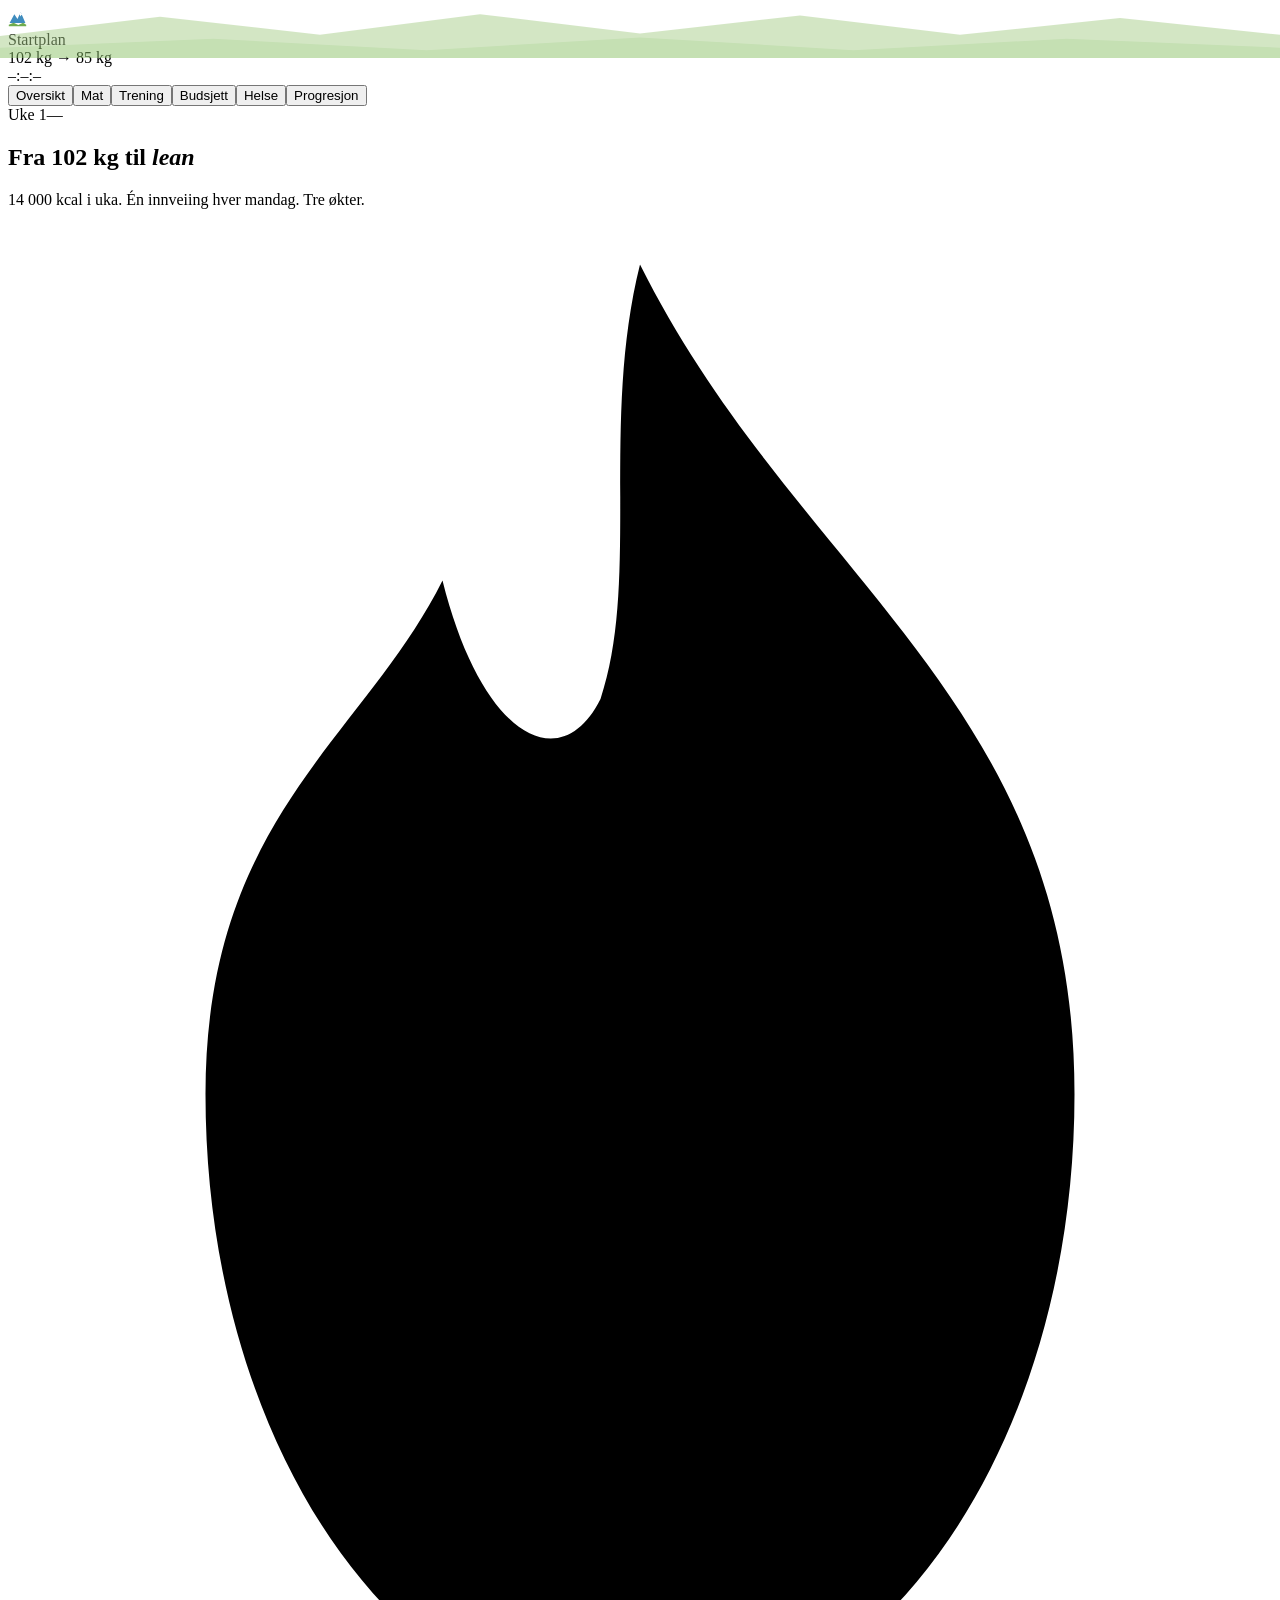
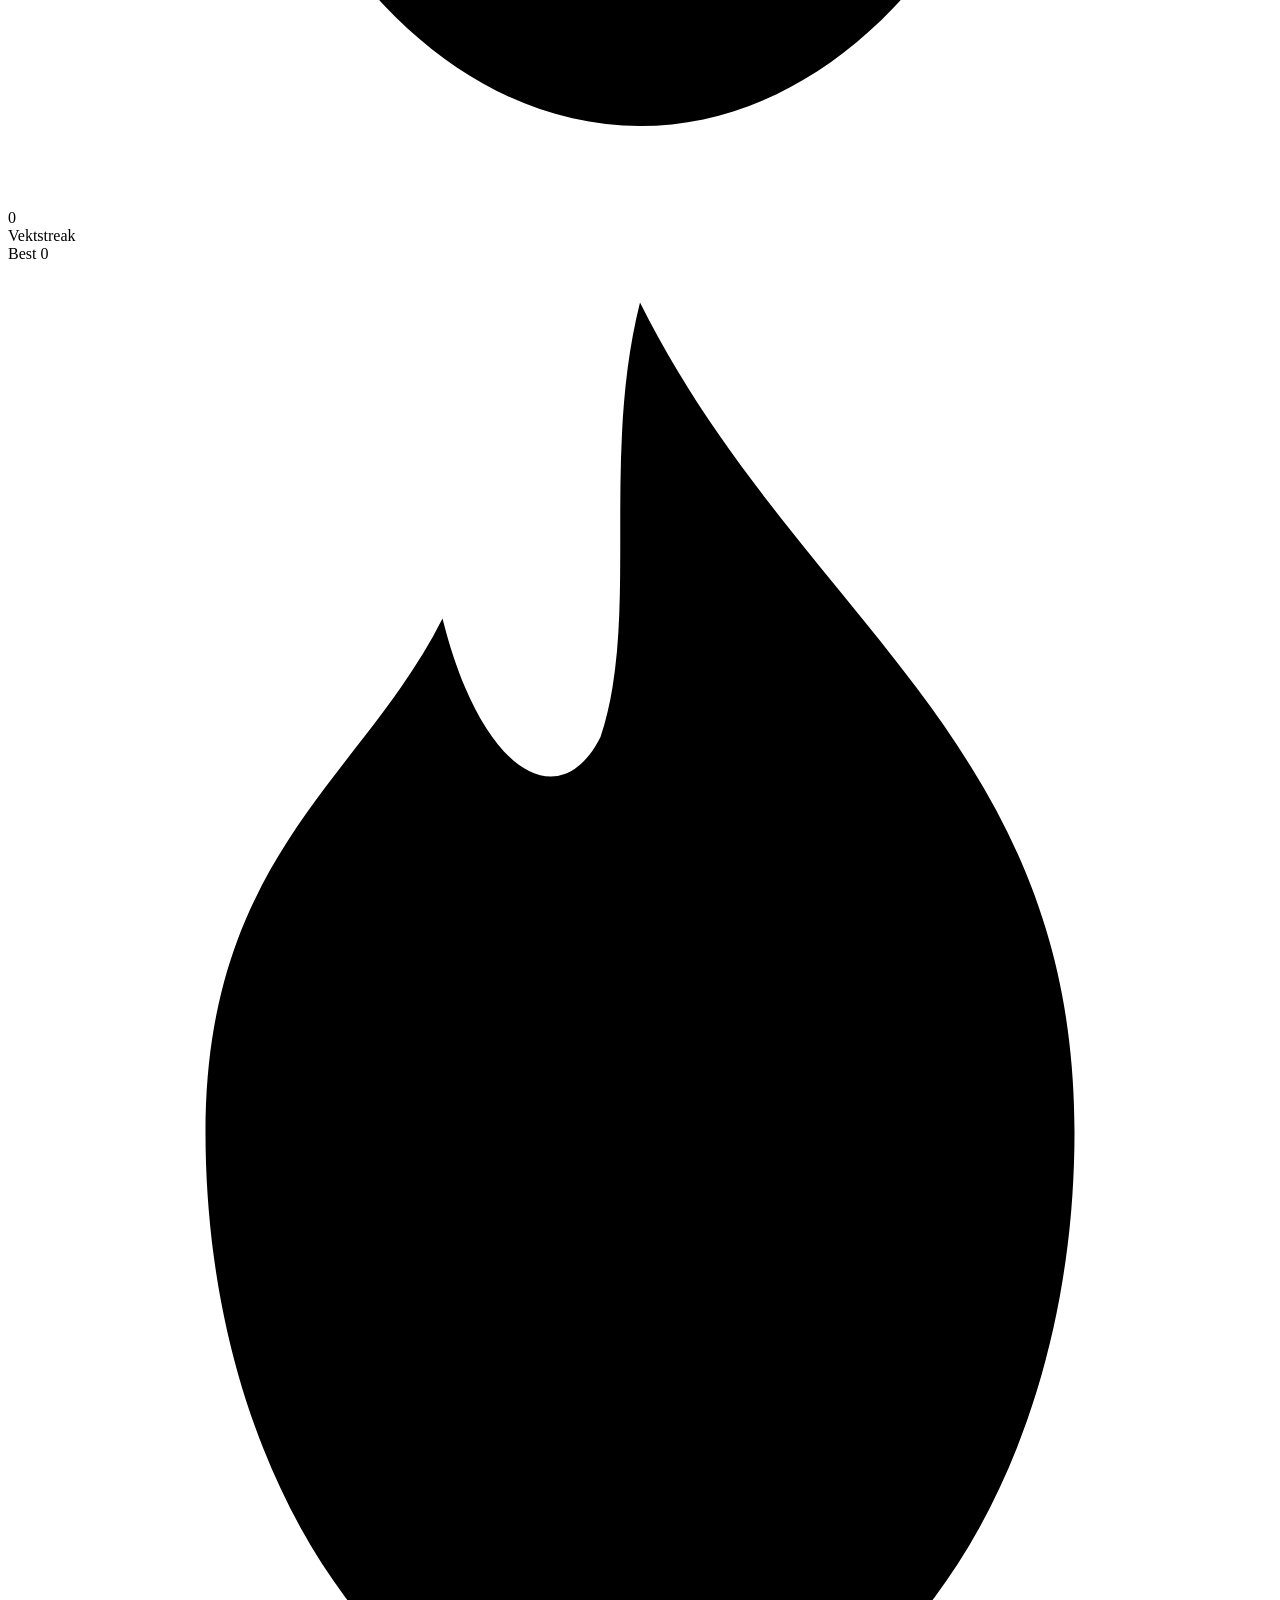
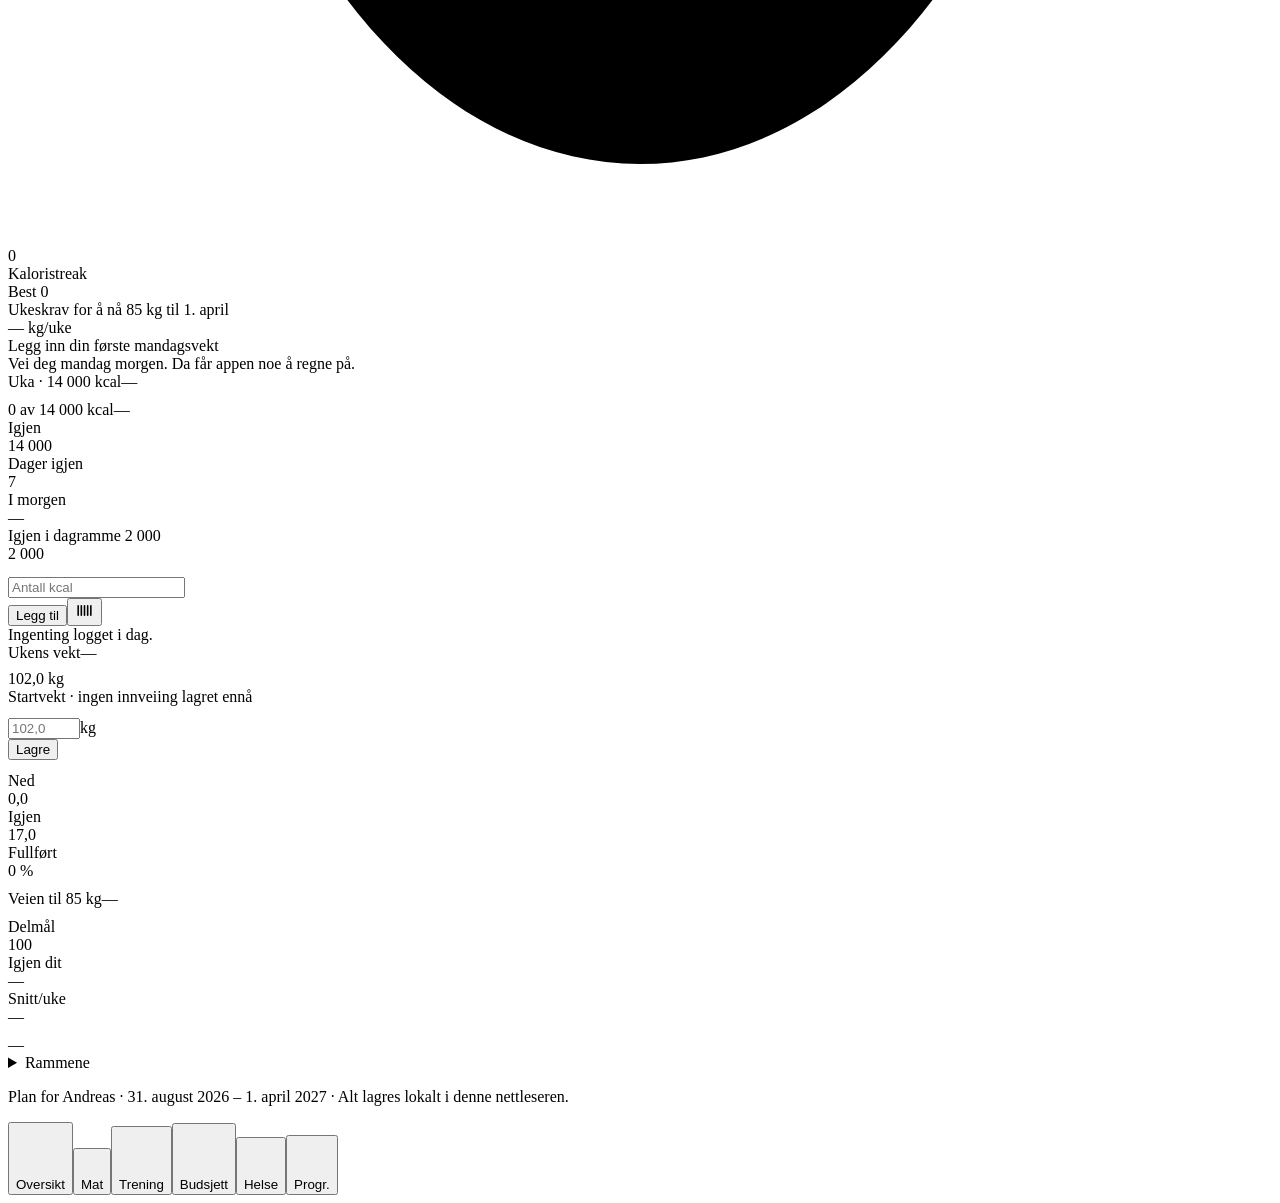
==== commit 54328029: "iPhone-first rewrite: fingerprinted assets, weekly kcal engine, streak cards, barcode sheet, undo" ====
--- a/index.html
+++ b/index.html
@@ -9,16 +9,16 @@
 <meta name="apple-mobile-web-app-capable" content="yes">
 <meta name="apple-mobile-web-app-status-bar-style" content="default">
 <meta name="apple-mobile-web-app-title" content="Startplan">
-<title>September Startplan</title>
+<title>Startplan</title>
 <link rel="icon" href="data:image/svg+xml,%3Csvg xmlns='http://www.w3.org/2000/svg' viewBox='0 0 24 24'%3E%3Crect width='24' height='24' rx='6' fill='%23CBE7F8'/%3E%3Cpath fill='%233F8CBE' d='M3 18 L8 9 L11.5 14 L15.5 6 L21 18 Z'/%3E%3Cpath fill='%23fff' d='M13.4 9 L15.5 6 L17.6 9.8 L16.3 9 L15.3 10.6 L14.3 8.4 Z'/%3E%3Cpath fill='%236FAC4E' d='M2 20 L7 18 L12 20.4 L17 18 L22 20 L22 22 L2 22 Z'/%3E%3C/svg%3E">
 <link rel="apple-touch-icon" href="icon.png">
 <link rel="preconnect" href="https://fonts.googleapis.com">
 <link rel="preconnect" href="https://fonts.gstatic.com" crossorigin>
 <link rel="stylesheet" href="https://fonts.googleapis.com/css2?family=Petrona:ital,wght@0,500;0,600;0,700;1,600&family=Schibsted+Grotesk:wght@400;500;600;700&display=swap">
-<link rel="stylesheet" href="app.css">
+<link rel="stylesheet" href="app.380a2b77.css">
 </head>
 <body>
-<header class="appbar"><div class="appbar-in"><div class="brand"><span class="mk"><svg width="19" height="19" viewBox="0 0 24 24" aria-hidden="true"><path fill="#3F8CBE" d="M2 19 L8 8 L12 14 L16 5 L22 19 Z"/><path fill="#fff" d="M13.4 8.6 L16 5 L18.6 9.6 L17 8.6 L15.8 10.6 L14.6 7.8 Z"/><path fill="#6FAC4E" d="M1 21 L7 18.6 L13 21.6 L19 18.6 L23 21 L23 23 L1 23 Z"/></svg></span><div><div class="nm">September Startplan</div><div class="sm" id="brandSub">102 kg → 85 kg</div></div></div><span class="reset-chip" title="Kalorier og dagens fokus nullstilles ved midnatt. Vekt, ukesbudsjett og progresjon berøres ikke."><span class="ring"></span><span>Resetter om <span class="cd" id="cdown">–:–:–</span></span></span></div><nav class="tabbar" aria-label="Seksjoner"><div class="tabbar-in" role="tablist"><button role="tab" data-tab="oversikt" aria-selected="true">Oversikt</button><button role="tab" data-tab="mat" aria-selected="false">Mat</button><button role="tab" data-tab="trening" aria-selected="false">Trening</button><button role="tab" data-tab="budsjett" aria-selected="false">Budsjett</button><button role="tab" data-tab="helse" aria-selected="false">Helse</button><button role="tab" data-tab="progresjon" aria-selected="false">Progresjon</button></div></nav></header><section class="hero"><div class="photo"></div><div class="scrim"></div><div class="wrap"><div class="hero-in"><div class="crumb"><span class="chip-glass"><span class="pip"></span><span id="heroPhase">Uke 1</span></span><span class="dt" id="heroToday">—</span><label class="pick" title="Bruk ditt eget bilde som bakgrunn"><svg viewBox="0 0 24 24"><rect x="3" y="5" width="18" height="14" rx="2.5"/><circle cx="8.5" cy="10" r="1.6"/><path d="M21 16l-5-5-6 6"/></svg><span id="pickTxt">Bakgrunnsbilde</span><input type="file" accept="image/*" id="heroPick" hidden></label><button class="pick rm" id="heroRm" hidden data-act="hero-reset" title="Fjern eget bakgrunnsbilde">×</button></div><h1>Fra 102 kg til <em>lean</em> — én god uke om gangen</h1><p class="sub">2 000 kcal, enkel mat du liker, tre økter i uka og én innveiing hver mandag. Ingenting ekstremt — bare noe du klarer å holde ut lenge nok til at det vises.</p></div></div></section><div class="wrap"><main><div class="panel" id="p-oversikt" role="tabpanel"><div class="streaks"><div class="stk" id="stkWt"><span class="fl">🔥</span><div><div class="sv" id="stkWtN">0 uker</div><div class="sl">vektstreak · best <span id="stkWtB">0</span></div></div></div><div class="stk" id="stkCal"><span class="fl">🔥</span><div><div class="sv" id="stkCalN">0 uker</div><div class="sl">kalori-streak · best <span id="stkCalB">0</span></div></div></div></div><div class="status idle" id="statBox"><span class="sdot"></span><div style="flex:1;min-width:0"><div class="stt" id="statTitle">Legg inn din første mandagsvekt</div><div class="sbd" id="statBody">Vei deg mandag morgen og lagre tallet. Da får du grønt, gult eller rødt lys på om du ligger an til 85 kg til 1. april.</div></div><span class="stag" id="statTag">Oppstart</span></div><div class="split"><div class="card hi"><div class="label">Vekt nå</div><div class="now"><span id="qwNow">102,0</span> <span>kg</span></div><div class="meta" id="qwMeta">Startvekt · ingen innveiing lagret ennå</div><div class="needbox"><div class="nk">Må ned per uke for å nå 85 kg til 1. april</div><div class="nv" id="needWk">0,00 <span>kg/uke</span></div><div class="nn" id="needSub">Regnes ut på nytt hver gang du lagrer en ny vekt</div></div><div class="mini3"><div class="mini"><div class="k">Ned totalt</div><div class="v" id="qwLost">0,0</div></div><div class="mini"><div class="k">Igjen</div><div class="v" id="qwLeft">17,0</div></div><div class="mini"><div class="k">Fullført</div><div class="v" id="qwPct">0 %</div></div></div><div class="bar" style="margin-top:11px"><i id="qwBar" style="width:0%"></i></div><div class="frm" style="margin-top:16px"><div class="field" style="flex:1 1 130px"><input type="number" id="inWeight" inputmode="decimal" step="0.1" min="40" max="250" placeholder="Ukens vekt" aria-label="Vekt i kilo"><span class="unit">kg</span></div><button class="btn" data-act="save-weight">Lagre</button></div><div class="frm" style="margin-top:9px"><span class="nextw" id="wkNext">Neste innveiing: mandag</span><span class="toast" id="wToast">✓ Lagret</span></div></div><div class="card tint-sky"><div class="label">Uka · 14 000 kcal</div><div class="now"><span id="wkAvail">2 000</span> <span>kcal/dag</span></div><div class="meta" id="wkAvailSub">tilgjengelig snitt resten av uka</div><div style="margin-top:15px"><div class="bhd"><span class="bl">Spist denne uka</span><span class="br" id="wkUsedTxt">0 / 14 000</span></div><div class="bar sun"><i id="wkBar" style="width:0%"></i></div></div><div class="mini3"><div class="mini"><div class="k">Igjen</div><div class="v" id="wkLeft">14 000</div></div><div class="mini"><div class="k">Dager igjen</div><div class="v" id="wkDays">7</div></div><div class="mini"><div class="k">Balanse</div><div class="v" id="wkBal">0</div></div></div><div class="wkstate" id="wkState">På skjema for uka</div><div class="dayrow" id="wkDayRow"></div></div></div><div class="card hi"><svg class="ridge" viewBox="0 0 300 110" aria-hidden="true" focusable="false"><path fill="#93B7D0" opacity=".5" d="M0 88 L52 40 L88 66 L134 26 L182 64 L232 34 L272 70 L300 44 L300 110 L0 110 Z"/><path fill="#fff" opacity=".85" d="M121 38 L134 26 L148 39 L141 35 L136 41 L130 33 L126 40 Z"/><path fill="#A9CF8B" opacity=".65" d="M0 100 L64 88 L140 102 L216 86 L280 100 L300 92 L300 110 L0 110 Z"/></svg><div class="label">Igjen i dag</div><div class="big" id="kcalLeft">2 000</div><div class="dim" style="font-size:13.5px;margin-top:4px" id="kcalSum">0 av 2 000 kcal spist · nullstilles om –</div><div style="margin-top:15px"><div class="bar sun"><i id="kcalBar" style="width:0%"></i></div></div><div class="frm" style="margin-top:16px"><div class="field" style="flex:2 1 150px"><input type="text" id="inName" placeholder="Hva spiste du? (valgfritt)" aria-label="Navn på mat"></div><div class="field" style="flex:1 1 110px"><input type="number" id="inKcal" inputmode="numeric" placeholder="kcal" min="0" step="1" aria-label="Kalorier"><span class="unit">kcal</span></div><button class="btn" data-act="add-entry">Legg til</button></div><div class="frm" style="margin-top:9px"><button class="btn ghost mini" data-act="scan-open">Strekkode / gram</button><button class="btn ghost mini" data-act="clear-day">Tøm dagen</button><span class="toast" id="dToast">✓ Lagt til</span></div><div class="scanbox" id="scanBox" hidden><div class="label" style="margin-bottom:9px">Regn ut kalorier</div><div class="frm"><div class="field" style="flex:1 1 150px"><input type="text" id="inEan" inputmode="numeric" placeholder="Strekkode (EAN)" aria-label="Strekkode"></div><button class="btn ghost mini" data-act="scan-lookup">Søk opp</button><button class="btn ghost mini" id="scanCamBtn" data-act="scan-cam">Skann med kamera</button></div><video id="scanVid" playsinline muted hidden></video><div class="dim" style="font-size:12.5px;margin-top:9px" id="scanMsg">Skriv inn strekkoden, eller fyll ut kcal per 100 g manuelt.</div><div class="frm" style="margin-top:11px"><div class="field" style="flex:1 1 120px"><input type="number" id="inPer100" inputmode="decimal" placeholder="kcal / 100 g" min="0" step="1" aria-label="Kalorier per 100 gram"></div><div class="field" style="flex:1 1 100px"><input type="number" id="inGram" inputmode="decimal" placeholder="gram" min="0" step="1" aria-label="Gram"><span class="unit">g</span></div><button class="btn" data-act="scan-add">= <span id="scanCalc">0</span> kcal</button></div></div><div style="margin-top:16px"><span class="label">Dagens logg</span></div><div class="log" id="kcalLog"><div class="empty">Ingenting logget ennå.</div></div></div><div class="split"><div class="card tint"><h3>Dagens fokus</h3><p class="cap" style="margin-bottom:6px">Nullstilles ved midnatt — <span id="focusCount">0 av 4</span>.</p><div class="focus" id="focusList"><label><input type="checkbox" data-focus="kcal"><span>Hold deg innenfor dagens ramme</span></label><label><input type="checkbox" data-focus="log"><span>Loggfør all mat</span></label><label><input type="checkbox" data-focus="steps"><span>10 000 skritt</span></label><label><input type="checkbox" data-focus="sleep"><span>I seng før 22:30</span></label></div><div style="margin-top:14px"><div class="bhd"><span class="bl">Dagen så langt</span><span class="br" id="focusPct">0 %</span></div><div class="bar"><i id="focusBar" style="width:0%"></i></div></div></div><div class="card"><h3>Veien til 85 kg</h3><p class="cap" id="motSub" style="margin-bottom:14px">Alt regner seg ut fra dagens dato og nyeste mandagsvekt.</p><div class="g2"><div class="mcell"><div class="mk">Tid igjen</div><div class="mv" id="mWeeks">213</div><div class="mn" id="mDays">30,4 uker</div></div><div class="mcell"><div class="mk">Neste delmål</div><div class="mv" id="mMile">100</div><div class="mn" id="mMileSub">kg</div></div></div><div style="font-family:var(--serif);font-size:19px;font-weight:600;letter-spacing:-.02em;margin-top:14px;line-height:1.25" id="motHead">—</div></div></div><div class="sec"><h2><span class="gl"><svg width="14" height="14" viewBox="0 0 24 24" fill="none" stroke="#487D2F" stroke-width="2.2" stroke-linecap="round"><path d="M3 12h4l3-8 4 16 3-8h4"/></svg></span>Rammene</h2><div class="g4"><div class="tile"><div class="label">Kalorier</div><div class="tv">2 000</div><div class="td">Standard hver dag</div></div><div class="tile"><div class="label">Protein</div><div class="tv">180 g</div><div class="td">Rundt 160 g er også en god dag</div></div><div class="tile"><div class="label">Skritt</div><div class="tv">10 000</div><div class="td">Posten dekker det meste</div></div><div class="tile"><div class="label">Styrke</div><div class="tv">Man · Ons · Fre</div><div class="td">Tre økter, resten er hvile</div></div></div><details class="acc"><summary>Hvorfor disse tallene?</summary><div class="accb"><p>Vedlikeholdet ditt ligger rundt <span class="num">2 800–3 000</span> kcal med jobben i Posten, golf og tre økter. På 2 000 kcal er underskuddet rundt 900 kcal per dag i starten — mer enn nok til å ligge foran plankurven på 0,56 kg i uka.</p><p><strong>Protein:</strong> 180 g er målet. Rundt 160 g er fortsatt en solid dag — jevnhet over uker betyr mer enn å treffe et eksakt tall hver dag.</p><p><strong>Fett:</strong> minst 60–70 g. <strong>Karbo:</strong> resten, rundt 160–190 g.</p><p><strong>Endringer:</strong> kaloriene står i ro til minst 2–3 ukers trend sier noe annet.</p></div></details><details class="acc"><summary>De fem reglene</summary><div class="accb"><div class="rows"><div class="row"><span class="idx">1</span><span class="rt">Treff rundt 2 000 kcal</span><span class="rv">6 av 7 dager</span></div><div class="row"><span class="idx">2</span><span class="rt">Protein</span><span class="rv">160–180 g daglig</span></div><div class="row"><span class="idx">3</span><span class="rt">Styrkeøkter</span><span class="rv">3 i uka</span></div><div class="row"><span class="idx">4</span><span class="rt">Skritt</span><span class="rv">10 000+</span></div><div class="row"><span class="idx">5</span><span class="rt">Meal prep</span><span class="rv">hver søndag</span></div></div><p style="margin-top:11px">Perfeksjon er ikke poenget — logging er. En dag på 2 600 kcal du logger er langt bedre enn en du later som ikke skjedde.</p></div></details><details class="acc"><summary>Døgnet ditt · fire spisepunkter</summary><div class="accb"><div class="rows"><div class="row"><span class="rt">Frokost · 06:30</span><span class="rv">~430 kcal · 45 g</span></div><div class="row"><span class="rt">Jobb · 10:30</span><span class="rv">~460 kcal · 42 g</span></div><div class="row"><span class="rt">Middag · 16:30</span><span class="rv">~640 kcal · 60 g</span></div><div class="row"><span class="rt">Kveld · 20:00</span><span class="rv">~350 kcal · 30 g</span></div></div><p style="margin-top:11px">Kaloriene om kvelden er ikke noe du skal spare inn. De ligger der fordi de fleste kutt sprekker på sofaen rundt klokka 21. I tillegg har du rundt 120 kcal buffer.</p></div></details></div></div><div class="panel" id="p-mat" role="tabpanel" hidden><div class="sec"><h2><span class="gl"><svg width="14" height="14" viewBox="0 0 24 24" fill="none" stroke="#487D2F" stroke-width="2.2" stroke-linecap="round"><path d="M6 3v8a3 3 0 0 0 6 0V3M9 11v10M18 3c-1.5 2-2 4-2 6s.5 3 2 3v9"/></svg></span>Måltidsbanken</h2><p class="cap">Enkel mat, få ingredienser. Trykk på et måltid for gram og tall. Basert på karbonadedeig og kjøttdeig 5–6 %, Norvegia Redusert Fett, kokt skinke og egg str. L.</p><div class="card tint-sky" style="padding:13px 16px"><strong>Vektregelen:</strong> alt kjøtt er oppgitt i <strong>råvekt</strong>. Ris, pasta og poteter er oppgitt i <strong>ferdig kokt vekt</strong>. Da blir tallene like uansett hvor mye stekesvinn du får.</div><div class="meals" id="mealGrid"><details class="meal top"><summary><div class="mh"><span class="mname">Eggeris med soyasaus</span><span class="rank">1</span></div><div class="mst"><span class="kc">547 kcal</span><span class="sp">·</span><span class="pr">28 g protein</span><span class="sp">·</span><span>10 min</span></div><div class="mtags"><span class="chip leaf">Middag</span><span class="chip">Én panne</span></div><span class="oh">Ingredienser</span></summary><div class="ing"><div class="i"><span>Egg (str. L)</span><span>3 stk · 259 kcal</span></div><div class="i"><span>Kokt ris</span><span>200 g · 248 kcal</span></div><div class="i"><span>Stekesmør</span><span>1 ts · 35 kcal</span></div><div class="i"><span>Soyasaus og krydder</span><span>5 kcal</span></div></div></details><details class="meal top"><summary><div class="mh"><span class="mname">Tacopanne med ris</span><span class="rank">2</span></div><div class="mst"><span class="kc">638 kcal</span><span class="sp">·</span><span class="pr">63 g protein</span><span class="sp">·</span><span>15 min</span></div><div class="mtags"><span class="chip leaf">Middag</span><span class="chip frost">Fryser bra</span><span class="chip">Én panne</span></div><span class="oh">Ingredienser</span></summary><div class="ing"><div class="i"><span>Kjøttdeig 5 %</span><span>250 g · 340 kcal</span></div><div class="i"><span>Kokt ris</span><span>150 g · 186 kcal</span></div><div class="i"><span>Revet Norvegia red. fett</span><span>30 g · 82 kcal</span></div><div class="i"><span>Taco-krydder og salsa</span><span>30 kcal</span></div></div></details><details class="meal top"><summary><div class="mh"><span class="mname">Karbonadedeig og ris</span><span class="rank">3</span></div><div class="mst"><span class="kc">461 kcal</span><span class="sp">·</span><span class="pr">42 g protein</span><span class="sp">·</span><span>ferdig prepp</span></div><div class="mtags"><span class="chip frost">Jobb</span><span class="chip frost">Fryser bra</span></div><span class="oh">Ingredienser</span></summary><div class="ing"><div class="i"><span>Karbonadedeig, råvekt</span><span>190 g · 260 kcal</span></div><div class="i"><span>Kokt ris</span><span>150 g · 186 kcal</span></div><div class="i"><span>Salsa</span><span>50 g · 15 kcal</span></div></div></details><details class="meal top"><summary><div class="mh"><span class="mname">Kylling og poteter</span><span class="rank">4</span></div><div class="mst"><span class="kc">526 kcal</span><span class="sp">·</span><span class="pr">52 g protein</span><span class="sp">·</span><span>25 min</span></div><div class="mtags"><span class="chip leaf">Middag</span><span class="chip">Airfryer</span></div><span class="oh">Ingredienser</span></summary><div class="ing"><div class="i"><span>Kyllingfilet, råvekt</span><span>200 g · 212 kcal</span></div><div class="i"><span>Kokte poteter</span><span>300 g · 234 kcal</span></div><div class="i"><span>Brun saus (Toro)</span><span>100 ml · 40 kcal</span></div><div class="i"><span>Olje</span><span>1 ts · 40 kcal</span></div></div></details><details class="meal top"><summary><div class="mh"><span class="mname">Eggerøre med skinke og ost</span><span class="rank">5</span></div><div class="mst"><span class="kc">427 kcal</span><span class="sp">·</span><span class="pr">47 g protein</span><span class="sp">·</span><span>6 min</span></div><div class="mtags"><span class="chip leaf">Frokost</span></div><span class="oh">Ingredienser</span></summary><div class="ing"><div class="i"><span>Egg (str. L)</span><span>3 stk · 259 kcal</span></div><div class="i"><span>Kokt skinke</span><span>100 g · 108 kcal</span></div><div class="i"><span>Norvegia red. fett</span><span>20 g · 55 kcal</span></div><div class="i"><span>Stekespray og pepper</span><span>5 kcal</span></div></div></details><details class="meal top"><summary><div class="mh"><span class="mname">Kjøttdeig-burrito</span><span class="rank">6</span></div><div class="mst"><span class="kc">556 kcal</span><span class="sp">·</span><span class="pr">54 g protein</span><span class="sp">·</span><span>12 min</span></div><div class="mtags"><span class="chip leaf">Middag</span><span class="chip frost">Fryser bra</span></div><span class="oh">Ingredienser</span></summary><div class="ing"><div class="i"><span>Kjøttdeig 5 %, råvekt</span><span>200 g · 272 kcal</span></div><div class="i"><span>Stor tortilla</span><span>1 stk · 190 kcal</span></div><div class="i"><span>Norvegia red. fett</span><span>30 g · 82 kcal</span></div><div class="i"><span>Salsa</span><span>40 g · 12 kcal</span></div></div></details><details class="meal top"><summary><div class="mh"><span class="mname">Burger med potetbåter</span><span class="rank">7</span></div><div class="mst"><span class="kc">671 kcal</span><span class="sp">·</span><span class="pr">47 g protein</span><span class="sp">·</span><span>25 min</span></div><div class="mtags"><span class="chip leaf">Middag</span><span class="chip warm">Fredagskos</span></div><span class="oh">Ingredienser</span></summary><div class="ing"><div class="i"><span>Karbonadedeig, råvekt</span><span>150 g · 206 kcal</span></div><div class="i"><span>Grovt hamburgerbrød</span><span>1 stk · 160 kcal</span></div><div class="i"><span>Norvegia red. fett</span><span>20 g · 55 kcal</span></div><div class="i"><span>Poteter og olje</span><span>250 g · 235 kcal</span></div><div class="i"><span>Ketchup uten sukker</span><span>15 kcal</span></div></div></details></div><details class="acc"><summary>Eksempeldag på 2 000 kcal</summary><div class="accb"><div class="rows"><div class="row"><span class="rt">Eggerøre med skinke og ost</span><span class="rv">427 kcal</span></div><div class="row"><span class="rt">Karbonadedeig og ris</span><span class="rv">461 kcal</span></div><div class="row"><span class="rt">Tacopanne med ris</span><span class="rv">638 kcal</span></div><div class="row"><span class="rt">Banan og et glass melk</span><span class="rv">240 kcal</span></div><div class="row"><span class="rt"><strong>Total</strong></span><span class="rv"><strong>1 766 kcal</strong></span></div></div><p style="margin-top:11px">Rundt 230 kcal til overs. Bruk dem på noe du har lyst på — eller spar dem til helga, siden det er ukas 14 000 som teller.</p></div></details></div><div class="sec"><h2><span class="gl"><svg width="14" height="14" viewBox="0 0 24 24" fill="none" stroke="#487D2F" stroke-width="2.2" stroke-linecap="round"><circle cx="12" cy="12" r="9"/><path d="M12 7v5l3 2"/></svg></span>Søndagsprep</h2><p class="cap">60–90 minutter som gjør resten av uka enkel. Sett på poteter og ris først, stek kjøtt mens de koker.</p><div class="timeline"><div class="step"><div class="sn">Steg 1 · Kok</div><h4>Ris og poteter</h4><p>1,5 kg poteter hele med skall · fire risposer i én kjele</p></div><div class="step"><div class="sn">Steg 2 · Stek</div><h4>Kjøttdeig</h4><p>800 g karbonadedeig, så 750 g kjøttdeig med taco-krydder i samme panne</p></div><div class="step"><div class="sn">Steg 3 · Airfryer</div><h4>Kylling</h4><p>1 kg filet · 200 °C · 18–20 min · snu halvveis. Kok åtte egg samtidig</p></div><div class="step"><div class="sn">Steg 4 · Porsjonér</div><h4>Bokser</h4><p>Fire jobbokser og tre middagsbokser · kjøl 2–3 dager, frys resten</p></div></div><details class="acc"><summary>Mattrygghet — nedkjøling, frysing og oppvarming</summary><div class="accb"><ul><li><strong>Nedkjøling:</strong> fordel i grunne bokser med lokket på gløtt, i kjøleskap innen 1–2 timer. Kokt ris kan danne <em>Bacillus cereus</em>-sporer hvis den står lunken i romtemperatur — den ene reelle risikoen ved risprep.</li><li><strong>Kjøleskap:</strong> ris og kjøtt tre døgn, kylling tre døgn, kokte egg med skall sju døgn.</li><li><strong>Frys</strong> alt du ikke spiser innen tre dager, samme dag som det er laget. Flate bokser tiner på halve tida. Holder 2–3 måneder.</li><li><strong>Oppvarming:</strong> mikro med et par spiseskjeer vann, rør halvveis, varm til det ryker. Én gang.</li><li><strong>Fryser dårlig:</strong> kokte poteter og stekt egg. Frys kjøttbasen, lag potet eller egg ferskt.</li></ul></div></details></div><div class="sec"><h2><span class="gl"><svg width="14" height="14" viewBox="0 0 24 24" fill="none" stroke="#487D2F" stroke-width="2.2" stroke-linecap="round" stroke-linejoin="round"><path d="M4 5h2l2.5 11h9L20 8H7"/><circle cx="10" cy="20" r="1.2"/><circle cx="17" cy="20" r="1.2"/></svg></span>Handleliste</h2><div class="g2"><div class="tile"><div class="label">Estimert ukeskostnad</div><div class="tv">900–1 200 kr</div><div class="td">Kjøp storpakker og frys i porsjoner samme dag</div></div><div class="tile"><div class="label">Butikker</div><div class="tv">Rema · Kiwi · Coop</div><div class="td">Alt finnes i vanlig norsk dagligvare</div></div></div><div class="shop" id="shoplist"><div class="sg"><h4>Protein</h4><ul><li><label><input type="checkbox"><span>Karbonadedeig 5–6 %, 1,2 kg</span></label></li><li><label><input type="checkbox"><span>Kjøttdeig 5 %, 1 kg</span></label></li><li><label><input type="checkbox"><span>Kyllingfilet, storpakk 1,2 kg</span></label></li><li><label><input type="checkbox"><span>Kokt skinke, 3 pakker</span></label></li><li><label><input type="checkbox"><span>Egg, 24 stk (str. L)</span></label></li><li><label><input type="checkbox"><span>Norvegia Redusert Fett, 2 pk</span></label></li><li><label><input type="checkbox"><span>Tine Styrke Protein, 5–7 stk</span></label></li></ul></div><div class="sg"><h4>Karbo</h4><ul><li><label><input type="checkbox"><span>Toro Jasmin Boil in Bag, 1 kg</span></label></li><li><label><input type="checkbox"><span>Poteter, 3 kg</span></label></li><li><label><input type="checkbox"><span>Grovbrød, 2 stk (frys det ene)</span></label></li><li><label><input type="checkbox"><span>Tortilla medium + store</span></label></li><li><label><input type="checkbox"><span>Pasta, 1 pk</span></label></li><li><label><input type="checkbox"><span>Grove hamburgerbrød</span></label></li></ul></div><div class="sg"><h4>Frukt</h4><ul><li><label><input type="checkbox"><span>Banan, 7 stk</span></label></li><li><label><input type="checkbox"><span>Melon eller ananas</span></label></li><li><label><input type="checkbox"><span>Kiwi, 4 stk</span></label></li></ul></div><div class="sg"><h4>Saus og ekstra</h4><ul><li><label><input type="checkbox"><span>Salsa, 2 glass</span></label></li><li><label><input type="checkbox"><span>Taco-krydder</span></label></li><li><label><input type="checkbox"><span>Tomatsaus, 2 bokser</span></label></li><li><label><input type="checkbox"><span>Sukkerfri ketchup</span></label></li><li><label><input type="checkbox"><span>Soyasaus og sriracha</span></label></li><li><label><input type="checkbox"><span>Toro brun saus</span></label></li><li><label><input type="checkbox"><span>Stekespray eller olje</span></label></li><li><label><input type="checkbox"><span>Sukkerfri brus</span></label></li><li><label><input type="checkbox"><span>Lett mikropopcorn</span></label></li></ul></div></div><div style="display:flex;align-items:center;gap:12px;flex-wrap:wrap"><button type="button" class="btn ghost" data-act="clear-shop">Nullstill lista</button><span style="font-size:12.5px;color:var(--ink-3)" id="shopCount">—</span></div></div></div><div class="panel" id="p-trening" role="tabpanel" hidden><div class="sec"><h2><span class="gl"><svg width="14" height="14" viewBox="0 0 24 24" fill="none" stroke="#487D2F" stroke-width="2.2" stroke-linecap="round"><path d="M4 9v6M7 7v10M17 7v10M20 9v6M7 12h10"/></svg></span>Tre økter i uka</h2><p class="cap">Mandag, onsdag, fredag. Rygg trenes alle tre øktene, sidedelts to ganger direkte, beina tre ganger i mindre doser. Det er bredde i skuldre og rygg som endrer silhuetten mest.</p><div class="card tint"><h3>Økter denne uka</h3><p class="cap" style="margin-bottom:8px">Kryss av når økta er gjort. Lagres per uke og nullstilles aldri ved midnatt — <span id="sessCount">0 av 3</span>.</p><div class="focus" id="sessList"><label><input type="checkbox" data-sess="mon"><span>Mandag · bryst, rygg, skuldre og bein</span></label><label><input type="checkbox" data-sess="wed"><span>Onsdag · rygg, hamstring og biceps</span></label><label><input type="checkbox" data-sess="fri"><span>Fredag · bein, skuldre, armer og øvre bryst</span></label></div><div style="margin-top:13px"><div class="bar"><i id="sessBar" style="width:0%"></i></div></div></div><div class="workouts"><details class="wo"><summary><span class="wday">Mandag</span><div class="wname">Bryst, rygg, skuldre og bein</div><div class="wmeta">7 øvelser · rundt 60 min</div></summary><div class="ex"><div><span>Skråbenkpress manual</span><span>3×6–10</span></div><div><span>Nedtrekk, bredt grep</span><span>3×8–12</span></div><div><span>Skulderpress maskin</span><span>3×8–12</span></div><div><span>Sidehev manual</span><span>4×12–20</span></div><div><span>Beinpress</span><span>3×10–15</span></div><div><span>Brystpress maskin eller dips</span><span>2×10–15</span></div><div><span>Triceps pushdown</span><span>3×10–15</span></div></div></details><details class="wo"><summary><span class="wday">Onsdag</span><div class="wname">Rygg, hamstring og biceps</div><div class="wmeta">7 øvelser · rundt 60 min</div></summary><div class="ex"><div><span>Nedtrekk, bredt grep</span><span>3×8–12</span></div><div><span>Rumensk markløft</span><span>3×8–10</span></div><div><span>Sittende kabelroing</span><span>3×8–12</span></div><div><span>Enarms hantelroing</span><span>3×8–12</span></div><div><span>Face pulls</span><span>3×15–20</span></div><div><span>Legcurl</span><span>3×10–15</span></div><div><span>Hammercurl</span><span>3×10–15</span></div></div></details><details class="wo"><summary><span class="wday">Fredag</span><div class="wname">Bein, skuldre, armer og øvre bryst</div><div class="wmeta">7 øvelser · rundt 60 min</div></summary><div class="ex"><div><span>Knebøy eller hack squat</span><span>3×6–10</span></div><div><span>Skråbenkpress stang</span><span>3×8–12</span></div><div><span>Nedtrekk, nøytralt grep</span><span>3×8–12</span></div><div><span>Sidehev i kabel</span><span>4×12–20</span></div><div><span>Legextension</span><span>2×12–15</span></div><div><span>Bicepscurl manual</span><span>3×10–15</span></div><div><span>Triceps over hodet</span><span>3×10–15</span></div></div></details></div><div class="card"><h3>Slik blir du sterkere</h3><div class="rows"><div class="row"><span class="idx">1</span><span class="rt">Behold de samme øvelsene i minst åtte uker — du kan ikke måle framgang du bytter ut hver uke</span></div><div class="row"><span class="idx">2</span><span class="rt">Treffer du toppen av repsintervallet i alle sett, legg på 2,5–5 kg neste gang</span></div><div class="row"><span class="idx">3</span><span class="rt">Stopp 1–3 reps før failure, og logg hver økt — loggen er beviset på at du beholder muskler</span></div></div></div><details class="acc"><summary>Hva øktene gir deg i uka</summary><div class="accb"><ul><li><strong>Sidedelts:</strong> to ganger direkte — sidehev med manualer mandag, sidehev i kabel fredag. Face pulls onsdag treffer bakre delt, ikke sidedelt.</li><li><strong>Lats og øvre rygg:</strong> tre ganger — nedtrekk mandag, roing onsdag, nedtrekk fredag.</li><li><strong>Øvre bryst:</strong> to ganger, begge med skråbenk.</li><li><strong>Bein:</strong> tre ganger fordelt — beinpress mandag, rumensk markløft og legcurl onsdag, knebøy og legextension fredag.</li><li><strong>Armer:</strong> triceps mandag, biceps onsdag, begge fredag.</li></ul><p>Rekker du bare to økter en uke: ta <strong>mandag og onsdag</strong>. Da mister du minst.</p></div></details></div><div class="sec"><h2><span class="gl"><svg width="14" height="14" viewBox="0 0 24 24" fill="none" stroke="#487D2F" stroke-width="2.2" stroke-linecap="round" stroke-linejoin="round"><path d="M3 18l5-6 4 3 4-7 5 4"/></svg></span>Skritt og cardio</h2><p class="cap">Hold det moderat, så restitusjon og styrke holder seg gode.</p><div class="g3"><div class="tile"><div class="label">Base</div><div class="tv">10 000</div><div class="td">skritt per dag · Posten gir 9–10 000</div></div><div class="tile"><div class="label">Valgfritt</div><div class="tv">1–2 ×</div><div class="td">20–30 min rolig cardio i uka</div></div><div class="tile"><div class="label">Golf</div><div class="tv">Teller</div><div class="td">18 hull gående er reell aktivitet</div></div></div><details class="acc"><summary>Når skal jeg øke?</summary><div class="accb"><p>Øk aktiviteten kun hvis framgangen faktisk stopper opp over flere uker — ikke fordi én enkeltuke ser flat ut. Rask gange, incline treadmill (12 % helning, 4,5–5 km/t) og sykkel er de enkleste måtene å legge på litt.</p><p>Poenget er ikke å forbrenne bort maten, men å holde totalaktiviteten jevn uten å gå ut over restitusjonen fra styrketreningen.</p></div></details></div><div class="sec"><h2><span class="gl"><svg width="14" height="14" viewBox="0 0 24 24" fill="none" stroke="#487D2F" stroke-width="2.2" stroke-linecap="round" stroke-linejoin="round"><path d="M20 13a8 8 0 1 1-9-8 6 6 0 0 0 9 8z"/></svg></span>Søvn og restitusjon</h2><div class="g4"><div class="tile"><div class="label">Leggetid</div><div class="tv">22:30</div><div class="td">Opp 06:30 · åtte timer</div></div><div class="tile"><div class="label">Koffein</div><div class="tv">Før 14:00</div><div class="td">Halveringstid 5–6 timer</div></div><div class="tile"><div class="label">Soverom</div><div class="tv">17–19 °C</div><div class="td">Mørkt og kaldt</div></div><div class="tile"><div class="label">Telefon</div><div class="tv">Ut av senga</div><div class="td">Bare hvis du faktisk ligger våken</div></div></div><p class="cap">Dårlig søvn på et kaloriunderskudd gjør deg sultnere neste dag og svakere på trening. Fast tidspunkt betyr mer enn total mengde.</p></div></div><div class="panel" id="p-budsjett" role="tabpanel" hidden><div class="sec"><h2><span class="gl"><svg width="14" height="14" viewBox="0 0 24 24" fill="none" stroke="#487D2F" stroke-width="2.2" stroke-linecap="round" stroke-linejoin="round"><rect x="2.5" y="6" width="19" height="13" rx="2.5"/><path d="M2.5 10h19"/></svg></span>Budsjett til lønning</h2><p class="cap">Lønn kommer den <strong>12.</strong> hver måned. Legg inn hva du faktisk har tilgjengelig, så regner appen ut hvor mye du kan bruke per dag fram til neste lønning. Ingen bankkobling — du oppdaterer saldoen selv.</p><div class="card hi"><div class="label">Du kan bruke</div><div class="now"><span id="bgPerDay">0</span> <span>kr/dag</span></div><div class="meta" id="bgSub">Legg inn saldoen din for å komme i gang</div><div class="mgrid" style="margin-top:16px"><div class="mcell"><div class="mk">Saldo</div><div class="mv" id="bgBal">0</div><div class="mn">kroner</div></div><div class="mcell"><div class="mk">Avsatt</div><div class="mv" id="bgRes">0</div><div class="mn">til faste utgifter</div></div><div class="mcell"><div class="mk">Disponibelt</div><div class="mv" id="bgFree">0</div><div class="mn">kroner</div></div><div class="mcell"><div class="mk">Dager igjen</div><div class="mv" id="bgDays">0</div><div class="mn" id="bgPay">til 12.</div></div></div><div class="bar" style="margin-top:14px"><i id="bgBar" style="width:0%"></i></div><div class="frm" style="margin-top:16px"><div class="field" style="flex:1 1 140px"><input type="number" id="inBal" inputmode="decimal" step="1" min="0" placeholder="Saldo" aria-label="Saldo i kroner"><span class="unit">kr</span></div><div class="field" style="flex:1 1 140px"><input type="number" id="inRes" inputmode="decimal" step="1" min="0" placeholder="Avsatt (valgfritt)" aria-label="Avsatt beløp"><span class="unit">kr</span></div><button class="btn" data-act="save-budget">Lagre</button><span class="toast" id="bgToast">✓ Lagret</span></div><div class="dim" style="font-size:12.5px;margin-top:10px" id="bgStamp">Ingen saldo lagret ennå</div></div><div class="status idle" id="bgAlert" hidden><span class="sdot"></span><div style="flex:1;min-width:0"><div class="stt">Lønningsdag — oppdater saldoen</div><div class="sbd">Appen vet ikke hva som kom inn på konto. Legg inn den nye saldoen så blir dagsbudsjettet riktig igjen.</div></div></div><details class="acc"><summary>Slik regnes det ut</summary><div class="accb"><ul><li><strong>Neste lønning</strong> er den 12. i denne måneden hvis i dag er før den 12., ellers den 12. neste måned.</li><li><strong>Dager igjen</strong> teller fra og med i dag til og med dagen før lønning. Er det 5. september, blir det 5.–11. = sju dager.</li><li><strong>Dagsbudsjett</strong> = (saldo − avsatt) delt på dager igjen. Tallet oppdaterer seg selv når datoen endrer seg — du trenger ikke gjøre noe.</li><li>Saldoen nullstilles <strong>aldri</strong> automatisk. Du bestemmer når den endres.</li></ul></div></details></div></div><div class="panel" id="p-helse" role="tabpanel" hidden><div class="sec"><h2><span class="gl"><svg width="14" height="14" viewBox="0 0 24 24" fill="none" stroke="#487D2F" stroke-width="2.2" stroke-linecap="round"><path d="M10 3h4v7h7v4h-7v7h-4v-7H3v-4h7z"/></svg></span>Dine fem tilskudd</h2><p class="cap">Kort liste med vilje. Kosthold, protein, styrke, aktivitet og søvn gjør nesten hele jobben — disse fyller de siste hullene.</p><div class="toplist"><div class="ti"><div class="tn2">1</div><div><div class="tt">Nycoplus D3 3200</div><div class="tw">Anbefalt av fastlegen din. Fra september til april får du praktisk talt ingen D-vitamin fra sola i Ålesund.</div></div><div class="tm"><span class="tier doc">Anbefalt av lege</span></div></div><div class="ti"><div class="tn2">2</div><div><div class="tt">B-kompleks</div><div class="tw">Anbefalt av fastlegen din. Fås på ethvert apotek.</div></div><div class="tm"><span class="tier doc">Anbefalt av lege</span></div></div><div class="ti"><div class="tn2">3</div><div><div class="tt">Kreatin monohydrat, 5 g</div><div class="tw">Best dokumenterte prestasjonstilskuddet som finnes. Hjelper på styrke og muskelbevaring i underskudd, rundt 150 kr for 3–4 måneder.</div></div><div class="tm"><span class="tier use">Klart nyttig</span></div></div><div class="ti"><div class="tn2">4</div><div><div class="tt">Omega-3 fra algeolje</div><div class="tw">Du spiser ikke fisk, og fisk er hovedkilden i norsk kosthold. Algeolje gir det samme uten fisk.</div></div><div class="tm"><span class="tier use">Klart nyttig</span></div></div><div class="ti"><div class="tn2">5</div><div><div class="tt">Psyllium eller fibertilskudd</div><div class="tw">Bare hvis fiberinntaket blir lavt. Poteter med skall, grovbrød og frukt hjelper et godt stykke på vei først.</div></div><div class="tm"><span class="tier opt">Ved behov</span></div></div></div><details class="acc"><summary>Hva du ikke trenger</summary><div class="accb"><p>Fettforbrennere, testosterone boosters og store vitaminstabler. Dårlig dokumentasjon og dårlig bruk av penger — de pengene gjør mer nytte i kjøttdisken.</p><p>Om kreatin: du vil sannsynligvis se 1–1,5 kg opp på vekta de første ukene. Det er vann i muskelcellene, ikke fett.</p></div></details></div><div class="sec"><h2><span class="gl"><svg width="14" height="14" viewBox="0 0 24 24" fill="none" stroke="#487D2F" stroke-width="2.2" stroke-linecap="round" stroke-linejoin="round"><path d="M3 12h4l2 5 4-11 2 6h6"/></svg></span>Fra legen</h2><div class="card tint-sky"><h3>Fastlegens oppsummering · 21. mai 2026</h3><p class="dim">Lave B- og D-vitaminer. Ellers fine prøver, inkludert testosteron.</p><div class="rows" style="margin-top:12px"><div class="row"><span class="idx">✓</span><span class="rt">Nycoplus D3 3200</span><span class="rv">anbefalt</span></div><div class="row"><span class="idx">✓</span><span class="rt">B-kompleks fra apoteket</span><span class="rv">anbefalt</span></div></div><p class="cap" style="margin-top:13px">Legens vurdering er utgangspunktet. Prøvene tolkes ikke på nytt her, og anbefalingen overstyres ikke. Kommer nye prøver, erstatter de nyeste disse.</p></div></div><div class="sec"><h2><span class="gl"><svg width="14" height="14" viewBox="0 0 24 24" fill="none" stroke="#487D2F" stroke-width="2.2" stroke-linecap="round"><circle cx="12" cy="12" r="4"/><path d="M12 2v3M12 19v3M2 12h3M19 12h3M5 5l2 2M17 17l2 2M19 5l-2 2M7 17l-2 2"/></svg></span>Hud, hår og grooming</h2><p class="cap">Rutinene starter i dag. Frisyre og stil revurderes i november, når ansikt og kroppssammensetning har endret seg mer.</p><div class="g3"><div class="tile"><div class="tn">Hud</div><div class="td" style="margin-top:8px"><strong>Morgen:</strong> fuktighetskrem med SPF 30–50</div><div class="td"><strong>Kveld:</strong> mild rens og fuktighetskrem</div><span class="badge">To steg, hver dag</span></div><div class="tile"><div class="tn">Hår</div><div class="td" style="margin-top:8px">Fast klipp hver 3.–5. uke. Book hele høsten nå.</div><div class="td">Trim neckline selv mellom klippene.</div><span class="badge sky">Størst effekt per innsats</span></div><div class="tile"><div class="tn">Grooming</div><div class="td" style="margin-top:8px">Skjeggkant, tenner morgen og kveld med tanntråd, bryn, negler.</div><div class="td">Book tannlege hvis det er over et år siden.</div><span class="badge sun">Fem minutter</span></div></div><details class="acc"><summary>Produkter og hvor du får dem</summary><div class="accb"><ul><li><strong>Rens:</strong> CeraVe eller Cetaphil mild rens.</li><li><strong>Fuktighetskrem:</strong> CeraVe, La Roche-Posay eller Nivea Men. Kombinert krem med SPF sparer deg et steg om morgenen.</li><li><strong>Hvor:</strong> Vitusapotek, Boots, Vita eller større Kiwi og Coop.</li></ul><p>Ikke legg til serum, retinol eller syrer nå. Det kommer når det er et konkret problem å løse.</p></div></details><details class="acc"><summary>Revurdering i november</summary><div class="accb"><p>Send bilder i november, så går vi gjennom ansiktsform, hårfeste, hårtetthet og proporsjoner — og hvilken lengde, volum og fade som faktisk kler deg da. Samme med klær: passform, størrelser og hva som fremhever skuldre og V-form.</p><p>Grunnen til å vente er enkel: ansiktet og skuldrene dine kommer til å se annerledes ut om to måneder.</p></div></details></div></div><div class="panel" id="p-progresjon" role="tabpanel" hidden><div class="sec"><h2><span class="gl"><svg width="14" height="14" viewBox="0 0 24 24" fill="none" stroke="#487D2F" stroke-width="2.2" stroke-linecap="round" stroke-linejoin="round"><path d="M3 17l5-5 4 3 4-6 5 4"/></svg></span>Vektutvikling</h2><p class="cap">Innveiing hver <strong>mandag morgen</strong> — etter toalett, før mat og drikke. Alt lagres permanent i denne nettleseren og oppdaterer hele appen med én gang. Ingenting her nullstilles ved midnatt.</p><div class="card"><p class="cap" style="margin-bottom:4px">Vekten legges inn på <strong>Oversikt</strong>-fanen, øverst i appen. Her ser du historikken.</p><div style="margin-top:20px"><div class="bhd"><span class="bl">102,0 kg → 85,0 kg</span><span class="br" id="pPct">0 % fullført</span></div><div class="bar"><i id="pBar" style="width:0%"></i></div></div><div class="chartwrap"><svg class="chart" id="wChart" viewBox="0 0 640 210" preserveAspectRatio="xMidYMid meet" role="img" aria-label="Vektutvikling mot målet"></svg><div class="legend"><span><i style="background:var(--grass-4)"></i>Mandagsvekt</span><span><i style="background:var(--grass-2)"></i>Trend siste veiinger</span><span><i style="background:var(--sky-3)"></i>Planlagt kurve</span><span><i style="background:var(--clay-2)"></i>Mål 85 kg</span></div></div></div><div class="g4"><div class="tile"><div class="label">Start</div><div class="tv">102,0 kg</div><div class="td">31. august 2026</div></div><div class="tile"><div class="label">Nå</div><div class="tv" id="pNow">—</div><div class="td" id="pNowDate">Ingen veiing lagret ennå</div></div><div class="tile"><div class="label">Ned totalt</div><div class="tv" id="pLost">0,0 kg</div><div class="td">Siden 102 kg</div></div><div class="tile"><div class="label">Mål</div><div class="tv">85,0 kg</div><div class="td" id="pDeadline">1. april 2027</div></div></div><div class="g3"><div class="tile"><div class="label">Siste mandagsvekt</div><div class="tv" id="aNow">—</div><div class="td" id="aNowSub">Trenger minst én innveiing</div></div><div class="tile"><div class="label">Uka før</div><div class="tv" id="aPrev">—</div><div class="td" id="aPrevSub">Trenger to uker med data</div></div><div class="tile"><div class="label">Faktisk snitt</div><div class="tv" id="aDelta">—</div><div class="td" id="aDeltaSub">kg per uke så langt</div></div></div><div class="card"><h3>Sikkerhetskopi</h3><p class="cap" style="margin-bottom:12px">Alt ligger i denne nettleseren. Tømmer du nettleserdata, forsvinner loggen. PC og iPhone deler <strong>ikke</strong> data — du må kopiere over manuelt hvis du bruker begge.</p><div class="frm"><button class="btn ghost" data-act="export">Kopier backup</button><button class="btn ghost" data-act="import">Lim inn backup</button><span class="toast" id="bToast">✓ Kopiert</span></div><textarea id="bBox" hidden style="width:100%;margin-top:11px;min-height:90px;font:inherit;font-size:12px;border:1.5px solid var(--line-2);border-radius:12px;padding:11px"></textarea></div><details class="acc"><summary>Alle innveiinger</summary><div class="accb"><div class="log" id="wLog" style="max-height:300px"><div class="empty">Ingen innveiinger lagret ennå.</div></div></div></details><details class="acc"><summary>Hvordan du leser tallene</summary><div class="accb"><ul><li><strong>Derfor bare én veiing i uka.</strong> Dagsvekten svinger 1–2 kg på salt, karbo og fordøyelse. Samme ukedag, samme tidspunkt, samme forhold — da måler du faktisk det samme.</li><li><strong>Midjemålet ligger ofte foran vekta.</strong> I de første månedene er det gjerne det mest motiverende tallet du har.</li><li><strong>Styrkeloggen er testen på om dietten fungerer.</strong> Beholder du eller øker vektene, beholder du sannsynligvis muskelmassen.</li><li><strong>Logg også de dårlige dagene.</strong> Særlig de — ellers har vi ingenting å justere etter.</li></ul></div></details></div><div class="sec"><h2><span class="gl"><svg width="14" height="14" viewBox="0 0 24 24" fill="none" stroke="#487D2F" stroke-width="2.2" stroke-linecap="round"><path d="M4 20V8M10 20V4M16 20v-9M22 20H2"/></svg></span>Hva du ellers sporer</h2><div class="g4"><div class="tile"><div class="label">Midje</div><div class="tv">Mandager</div><div class="td">Rundt navlen, avslappet mage, samtidig som veiingen</div></div><div class="tile"><div class="label">Bilder</div><div class="tv">Hver 4. uke</div><div class="td">Front, side, bak · samme lys og positur</div></div><div class="tile"><div class="label">Styrke</div><div class="tv">Hver økt</div><div class="td">Øvelse, vekt, reps, sett</div></div><div class="tile"><div class="label">Vekt</div><div class="tv">Mandager</div><div class="td">Én veiing i uka — det eneste vekttallet du tar beslutninger på</div></div></div></div><div class="sec"><h2><span class="gl"><svg width="14" height="14" viewBox="0 0 24 24" fill="none" stroke="#487D2F" stroke-width="2.2" stroke-linecap="round" stroke-linejoin="round"><path d="M9 11l2 2 4-4"/><rect x="4" y="4" width="16" height="16" rx="3"/></svg></span>Ukentlig check-in</h2><p class="cap">Fylles ut av seg selv når du logger mandagsvekten. Skriv <strong>«Weekly check-in»</strong> til meg med disse tallene.</p><div class="card"><div class="label" id="ciHead">Uke 1 · check-in</div><div class="tmpl" style="margin-top:8px"><div><span>Mandagsvekt</span><span id="ciAvg">______</span></div><div><span>Forrige mandag</span><span id="ciPrev">______</span></div><div><span>Endring</span><span id="ciDelta">______</span></div><div><span>Ned totalt siden start</span><span id="ciTotal">______</span></div><div><span>Snitt så langt</span><span id="ciRate">______</span></div><div><span>Kalorier forrige uke</span><span id="ciKcal">______</span></div><div><span>Snitt per dag forrige uke</span><span id="ciPro">______</span></div><div><span>Dager logget</span><span id="ciDays">______</span></div><div><span>Styrkeøkter</span><span id="ciSess">______</span></div><div><span>Midje</span><span>______</span></div><div><span>Sult, energi, søvn</span><span>______</span></div></div></div><div class="verd"><div class="vd keep"><div class="vn">KEEP</div><div class="vt">Trenden er som forventet. Ingenting endres.</div></div><div class="vd adj"><div class="vn">ADJUST</div><div class="vt">Konkret endring i kalorier, aktivitet eller program.</div></div><div class="vd inv"><div class="vn">INVESTIGATE</div><div class="vt">Tallene henger ikke sammen. Vi finner ut hvorfor først.</div></div></div></div></div></main></div><footer><svg viewBox="0 0 1440 90" preserveAspectRatio="none" aria-hidden="true" focusable="false" style="position:absolute;left:0;right:0;top:0;width:100%;height:58px;opacity:.5"><path fill="#A9CF8B" d="M0 56 L180 26 L360 54 L540 22 L720 52 L900 24 L1080 54 L1260 28 L1440 54 L1440 90 L0 90 Z"/><path fill="#8CC26A" d="M0 74 L240 60 L480 78 L720 58 L960 78 L1200 60 L1440 74 L1440 90 L0 90 Z"/></svg><div class="wrap" style="position:relative"><p>Plan for Andreas · 31. august 2026 – 1. april 2027 · Alt lagres lokalt i denne nettleseren.</p></div></footer><nav class="botnav" aria-label="Hovedmeny"><button data-tab="oversikt" aria-selected="true"><svg viewBox="0 0 24 24" fill="none" stroke-width="2" stroke-linecap="round" stroke-linejoin="round"><path d="M3 11l9-7 9 7v9a1 1 0 0 1-1 1h-5v-6H9v6H4a1 1 0 0 1-1-1z"/></svg>Oversikt</button><button data-tab="mat" aria-selected="false"><svg viewBox="0 0 24 24" fill="none" stroke-width="2" stroke-linecap="round"><path d="M6 3v8a3 3 0 0 0 6 0V3M9 11v10M18 3c-1.5 2-2 4-2 6s.5 3 2 3v9"/></svg>Mat</button><button data-tab="trening" aria-selected="false"><svg viewBox="0 0 24 24" fill="none" stroke-width="2" stroke-linecap="round"><path d="M4 9v6M7 7v10M17 7v10M20 9v6M7 12h10"/></svg>Trening</button><button data-tab="budsjett" aria-selected="false"><svg viewBox="0 0 24 24" fill="none" stroke-width="2" stroke-linecap="round" stroke-linejoin="round"><rect x="2.5" y="6" width="19" height="13" rx="2.5"/><path d="M2.5 10h19"/></svg>Budsjett</button><button data-tab="helse" aria-selected="false"><svg viewBox="0 0 24 24" fill="none" stroke-width="2" stroke-linecap="round" stroke-linejoin="round"><path d="M3 12h4l2 5 4-11 2 6h6"/></svg>Helse</button><button data-tab="progresjon" aria-selected="false"><svg viewBox="0 0 24 24" fill="none" stroke-width="2" stroke-linecap="round" stroke-linejoin="round"><path d="M3 17l5-5 4 3 4-6 5 4"/></svg>Progresjon</button></nav>
-<script src="app.js"></script>
+<header class="appbar"><div class="appbar-in"><div class="brand"><span class="mk"><svg width="19" height="19" viewBox="0 0 24 24" aria-hidden="true"><path fill="#3F8CBE" d="M2 19 L8 8 L12 14 L16 5 L22 19 Z"/><path fill="#fff" d="M13.4 8.6 L16 5 L18.6 9.6 L17 8.6 L15.8 10.6 L14.6 7.8 Z"/><path fill="#6FAC4E" d="M1 21 L7 18.6 L13 21.6 L19 18.6 L23 21 L23 23 L1 23 Z"/></svg></span><div><div class="nm">Startplan</div><div class="sm" id="brandSub">102 kg → 85 kg</div></div></div><span class="reset-chip" title="Dagens kalorier nullstilles ved midnatt. Vekt, uke og progresjon berøres ikke."><span class="ring"></span><span class="cd" id="cdown">–:–:–</span></span></div><nav class="tabbar" aria-label="Seksjoner"><div class="tabbar-in" role="tablist"><button role="tab" data-tab="oversikt" aria-selected="true">Oversikt</button><button role="tab" data-tab="mat" aria-selected="false">Mat</button><button role="tab" data-tab="trening" aria-selected="false">Trening</button><button role="tab" data-tab="budsjett" aria-selected="false">Budsjett</button><button role="tab" data-tab="helse" aria-selected="false">Helse</button><button role="tab" data-tab="progresjon" aria-selected="false">Progresjon</button></div></nav></header><section class="hero"><div class="photo"></div><div class="scrim"></div><div class="wrap"><div class="hero-in"><div class="crumb"><span class="chip-glass"><span class="pip"></span><span id="heroPhase">Uke 1</span></span><span class="dt" id="heroToday">—</span></div><h1>Fra 102 kg til <em>lean</em></h1><p class="sub">14 000 kcal i uka. Én innveiing hver mandag. Tre økter.</p></div></div></section><div class="wrap"><main><div class="panel" id="p-oversikt" role="tabpanel"><svg width="0" height="0" style="position:absolute" aria-hidden="true" focusable="false"><defs><linearGradient id="fg1" x1="0" y1="1" x2="0" y2="0"><stop offset="0" stop-color="#F0A32B"/><stop offset=".45" stop-color="#F4711F"/><stop offset="1" stop-color="#E23B25"/></linearGradient><linearGradient id="fg2" x1="0" y1="1" x2="0" y2="0"><stop offset="0" stop-color="#FFF0B8"/><stop offset="1" stop-color="#FFC94A"/></linearGradient></defs></svg><div class="streaks"><div class="stk" id="stkWt"><svg class="flame" viewBox="0 0 32 40" aria-hidden="true" focusable="false"><path class="f1" d="M16 1c4 8 11 11 11 21 0 9-5 16-11 16S5 31 5 22c0-7 4-9 6-13 1 4 3 5 4 3 1-3 0-7 1-11z"/><path class="f2" d="M16 16c2 5 5 7 5 11.5 0 4.5-2 7.5-5 7.5s-5-3-5-7.5c0-3.5 2.5-6.5 5-11.5z"/></svg><div class="sn" id="stkWtN">0</div><div class="sk">Vektstreak</div><div class="sb">Best <span id="stkWtB">0</span></div></div><div class="stk" id="stkCal"><svg class="flame" viewBox="0 0 32 40" aria-hidden="true" focusable="false"><path class="f1" d="M16 1c4 8 11 11 11 21 0 9-5 16-11 16S5 31 5 22c0-7 4-9 6-13 1 4 3 5 4 3 1-3 0-7 1-11z"/><path class="f2" d="M16 16c2 5 5 7 5 11.5 0 4.5-2 7.5-5 7.5s-5-3-5-7.5c0-3.5 2.5-6.5 5-11.5z"/></svg><div class="sn" id="stkCalN">0</div><div class="sk">Kaloristreak</div><div class="sb">Best <span id="stkCalB">0</span></div></div></div><div class="card need" id="needCard"><div class="nk">Ukeskrav for å nå 85 kg til 1. april</div><div class="nv" id="needWk">—<span> kg/uke</span></div><div class="statline" id="statBox"><span class="sdot"></span><span class="stt" id="statTitle">Legg inn din første mandagsvekt</span></div><div class="nn" id="statBody">Vei deg mandag morgen. Da får appen noe å regne på.</div></div><div class="card"><div class="ch"><span class="label">Uka · 14 000 kcal</span><span class="chr" id="wkDayName">—</span></div><div class="bhd" style="margin-top:10px"><span class="bl"><span id="wkUsed">0</span> av 14 000 kcal</span><span class="br" id="wkBal">—</span></div><div class="bar sun"><i id="wkBar" style="width:0%"></i></div><div class="trio"><div><div class="tk">Igjen</div><div class="tv" id="wkLeft">14 000</div></div><div><div class="tk">Dager igjen</div><div class="tv" id="wkDays">7</div></div><div><div class="tk">I morgen</div><div class="tv" id="wkTomo">—</div></div></div><div class="dayrow" id="wkDayRow"></div></div><div class="card hi"><div class="ch"><span class="label">Igjen i dag</span><span class="chr" id="kcalFrame">ramme 2 000</span></div><div class="big" id="kcalLeft">2 000</div><div class="bar sun" style="margin-top:10px"><i id="kcalBar" style="width:0%"></i></div><div class="frm" style="margin-top:14px"><div class="field"><input type="number" id="inKcal" inputmode="numeric" pattern="[0-9]*" placeholder="Antall kcal" min="0" step="1" aria-label="Kalorier"></div><button class="btn" data-act="add-entry">Legg til</button><button class="btn ghost sq" data-act="scan-open" aria-label="Strekkode"><svg viewBox="0 0 24 24" width="19" height="19" fill="none" stroke="currentColor" stroke-width="2" stroke-linecap="round"><path d="M4 6v12M8 6v12M12 6v12M16 6v12M20 6v12"/></svg></button></div><div class="log" id="kcalLog"><div class="empty">Ingenting logget i dag.</div></div></div><div class="card"><div class="ch"><span class="label">Ukens vekt</span><span class="chr" id="wkNext">—</span></div><div class="now" style="margin-top:8px"><span id="qwNow">102,0</span> <span>kg</span></div><div class="meta" id="qwMeta">Startvekt · ingen innveiing lagret ennå</div><div class="frm" style="margin-top:12px"><div class="field"><input type="number" id="inWeight" inputmode="decimal" step="0.1" min="40" max="250" placeholder="102,0" aria-label="Vekt i kilo"><span class="unit">kg</span></div><button class="btn" data-act="save-weight">Lagre</button></div><div class="trio" style="margin-top:12px"><div><div class="tk">Ned</div><div class="tv" id="qwLost">0,0</div></div><div><div class="tk">Igjen</div><div class="tv" id="qwLeft">17,0</div></div><div><div class="tk">Fullført</div><div class="tv" id="qwPct">0 %</div></div></div><div class="bar" style="margin-top:10px"><i id="qwBar" style="width:0%"></i></div></div><div class="card"><div class="ch"><span class="label">Veien til 85 kg</span><span class="chr" id="mDays">—</span></div><div class="trio" style="margin-top:10px"><div><div class="tk">Delmål</div><div class="tv" id="mMile">100</div></div><div><div class="tk">Igjen dit</div><div class="tv" id="mMileSub">—</div></div><div><div class="tk">Snitt/uke</div><div class="tv" id="mAvg">—</div></div></div><div class="nn" style="margin-top:10px" id="motHead">—</div></div><details class="acc"><summary>Rammene</summary><div class="accb"><div class="rows"><div class="row"><span class="rt">Kalorier</span><span class="rv">2 000/dag · 14 000/uke</span></div><div class="row"><span class="rt">Protein</span><span class="rv">rundt 180 g (logges ikke)</span></div><div class="row"><span class="rt">Skritt</span><span class="rv">10 000+ · Posten dekker mye</span></div><div class="row"><span class="rt">Styrke</span><span class="rv">mandag, onsdag, fredag</span></div><div class="row"><span class="rt">Innveiing</span><span class="rv">mandag morgen</span></div></div><p style="margin-top:10px">Vedlikeholdet ditt ligger rundt 2 800–3 000 kcal. På 14 000 i uka er underskuddet stort nok til å ligge foran plankurven uten at du sulter.</p><p><strong>Endringer:</strong> kaloriene står i ro til minst 2–3 ukers trend sier noe annet.</p></div></details></div><div class="panel" id="p-mat" role="tabpanel" hidden><div class="sec"><h2><span class="gl"><svg width="14" height="14" viewBox="0 0 24 24" fill="none" stroke="#487D2F" stroke-width="2.2" stroke-linecap="round"><path d="M6 3v8a3 3 0 0 0 6 0V3M9 11v10M18 3c-1.5 2-2 4-2 6s.5 3 2 3v9"/></svg></span>Måltidsbanken</h2><p class="cap">Enkel mat, få ingredienser. Trykk på et måltid for gram og tall. Basert på karbonadedeig og kjøttdeig 5–6 %, Norvegia Redusert Fett, kokt skinke og egg str. L.</p><div class="card tint-sky" style="padding:13px 16px"><strong>Vektregelen:</strong> alt kjøtt er oppgitt i <strong>råvekt</strong>. Ris, pasta og poteter er oppgitt i <strong>ferdig kokt vekt</strong>. Da blir tallene like uansett hvor mye stekesvinn du får.</div><div class="meals" id="mealGrid"><details class="meal top"><summary><div class="mh"><span class="mname">Eggeris med soyasaus</span><span class="rank">1</span></div><div class="mst"><span class="kc">547 kcal</span><span class="sp">·</span><span class="pr">28 g protein</span><span class="sp">·</span><span>10 min</span></div><div class="mtags"><span class="chip leaf">Middag</span><span class="chip">Én panne</span></div><span class="oh">Ingredienser</span></summary><div class="ing"><div class="i"><span>Egg (str. L)</span><span>3 stk · 259 kcal</span></div><div class="i"><span>Kokt ris</span><span>200 g · 248 kcal</span></div><div class="i"><span>Stekesmør</span><span>1 ts · 35 kcal</span></div><div class="i"><span>Soyasaus og krydder</span><span>5 kcal</span></div></div></details><details class="meal top"><summary><div class="mh"><span class="mname">Tacopanne med ris</span><span class="rank">2</span></div><div class="mst"><span class="kc">638 kcal</span><span class="sp">·</span><span class="pr">63 g protein</span><span class="sp">·</span><span>15 min</span></div><div class="mtags"><span class="chip leaf">Middag</span><span class="chip frost">Fryser bra</span><span class="chip">Én panne</span></div><span class="oh">Ingredienser</span></summary><div class="ing"><div class="i"><span>Kjøttdeig 5 %</span><span>250 g · 340 kcal</span></div><div class="i"><span>Kokt ris</span><span>150 g · 186 kcal</span></div><div class="i"><span>Revet Norvegia red. fett</span><span>30 g · 82 kcal</span></div><div class="i"><span>Taco-krydder og salsa</span><span>30 kcal</span></div></div></details><details class="meal top"><summary><div class="mh"><span class="mname">Karbonadedeig og ris</span><span class="rank">3</span></div><div class="mst"><span class="kc">461 kcal</span><span class="sp">·</span><span class="pr">42 g protein</span><span class="sp">·</span><span>ferdig prepp</span></div><div class="mtags"><span class="chip frost">Jobb</span><span class="chip frost">Fryser bra</span></div><span class="oh">Ingredienser</span></summary><div class="ing"><div class="i"><span>Karbonadedeig, råvekt</span><span>190 g · 260 kcal</span></div><div class="i"><span>Kokt ris</span><span>150 g · 186 kcal</span></div><div class="i"><span>Salsa</span><span>50 g · 15 kcal</span></div></div></details><details class="meal top"><summary><div class="mh"><span class="mname">Kylling og poteter</span><span class="rank">4</span></div><div class="mst"><span class="kc">526 kcal</span><span class="sp">·</span><span class="pr">52 g protein</span><span class="sp">·</span><span>25 min</span></div><div class="mtags"><span class="chip leaf">Middag</span><span class="chip">Airfryer</span></div><span class="oh">Ingredienser</span></summary><div class="ing"><div class="i"><span>Kyllingfilet, råvekt</span><span>200 g · 212 kcal</span></div><div class="i"><span>Kokte poteter</span><span>300 g · 234 kcal</span></div><div class="i"><span>Brun saus (Toro)</span><span>100 ml · 40 kcal</span></div><div class="i"><span>Olje</span><span>1 ts · 40 kcal</span></div></div></details><details class="meal top"><summary><div class="mh"><span class="mname">Eggerøre med skinke og ost</span><span class="rank">5</span></div><div class="mst"><span class="kc">427 kcal</span><span class="sp">·</span><span class="pr">47 g protein</span><span class="sp">·</span><span>6 min</span></div><div class="mtags"><span class="chip leaf">Frokost</span></div><span class="oh">Ingredienser</span></summary><div class="ing"><div class="i"><span>Egg (str. L)</span><span>3 stk · 259 kcal</span></div><div class="i"><span>Kokt skinke</span><span>100 g · 108 kcal</span></div><div class="i"><span>Norvegia red. fett</span><span>20 g · 55 kcal</span></div><div class="i"><span>Stekespray og pepper</span><span>5 kcal</span></div></div></details><details class="meal top"><summary><div class="mh"><span class="mname">Kjøttdeig-burrito</span><span class="rank">6</span></div><div class="mst"><span class="kc">556 kcal</span><span class="sp">·</span><span class="pr">54 g protein</span><span class="sp">·</span><span>12 min</span></div><div class="mtags"><span class="chip leaf">Middag</span><span class="chip frost">Fryser bra</span></div><span class="oh">Ingredienser</span></summary><div class="ing"><div class="i"><span>Kjøttdeig 5 %, råvekt</span><span>200 g · 272 kcal</span></div><div class="i"><span>Stor tortilla</span><span>1 stk · 190 kcal</span></div><div class="i"><span>Norvegia red. fett</span><span>30 g · 82 kcal</span></div><div class="i"><span>Salsa</span><span>40 g · 12 kcal</span></div></div></details><details class="meal top"><summary><div class="mh"><span class="mname">Burger med potetbåter</span><span class="rank">7</span></div><div class="mst"><span class="kc">671 kcal</span><span class="sp">·</span><span class="pr">47 g protein</span><span class="sp">·</span><span>25 min</span></div><div class="mtags"><span class="chip leaf">Middag</span><span class="chip warm">Fredagskos</span></div><span class="oh">Ingredienser</span></summary><div class="ing"><div class="i"><span>Karbonadedeig, råvekt</span><span>150 g · 206 kcal</span></div><div class="i"><span>Grovt hamburgerbrød</span><span>1 stk · 160 kcal</span></div><div class="i"><span>Norvegia red. fett</span><span>20 g · 55 kcal</span></div><div class="i"><span>Poteter og olje</span><span>250 g · 235 kcal</span></div><div class="i"><span>Ketchup uten sukker</span><span>15 kcal</span></div></div></details></div><details class="acc"><summary>Eksempeldag på 2 000 kcal</summary><div class="accb"><div class="rows"><div class="row"><span class="rt">Eggerøre med skinke og ost</span><span class="rv">427 kcal</span></div><div class="row"><span class="rt">Karbonadedeig og ris</span><span class="rv">461 kcal</span></div><div class="row"><span class="rt">Tacopanne med ris</span><span class="rv">638 kcal</span></div><div class="row"><span class="rt">Banan og et glass melk</span><span class="rv">240 kcal</span></div><div class="row"><span class="rt"><strong>Total</strong></span><span class="rv"><strong>1 766 kcal</strong></span></div></div><p style="margin-top:11px">Rundt 230 kcal til overs. Bruk dem på noe du har lyst på — eller spar dem til helga, siden det er ukas 14 000 som teller.</p></div></details></div><div class="sec"><h2><span class="gl"><svg width="14" height="14" viewBox="0 0 24 24" fill="none" stroke="#487D2F" stroke-width="2.2" stroke-linecap="round"><circle cx="12" cy="12" r="9"/><path d="M12 7v5l3 2"/></svg></span>Søndagsprep</h2><p class="cap">60–90 minutter som gjør resten av uka enkel. Sett på poteter og ris først, stek kjøtt mens de koker.</p><div class="timeline"><div class="step"><div class="sn">Steg 1 · Kok</div><h4>Ris og poteter</h4><p>1,5 kg poteter hele med skall · fire risposer i én kjele</p></div><div class="step"><div class="sn">Steg 2 · Stek</div><h4>Kjøttdeig</h4><p>800 g karbonadedeig, så 750 g kjøttdeig med taco-krydder i samme panne</p></div><div class="step"><div class="sn">Steg 3 · Airfryer</div><h4>Kylling</h4><p>1 kg filet · 200 °C · 18–20 min · snu halvveis. Kok åtte egg samtidig</p></div><div class="step"><div class="sn">Steg 4 · Porsjonér</div><h4>Bokser</h4><p>Fire jobbokser og tre middagsbokser · kjøl 2–3 dager, frys resten</p></div></div><details class="acc"><summary>Mattrygghet — nedkjøling, frysing og oppvarming</summary><div class="accb"><ul><li><strong>Nedkjøling:</strong> fordel i grunne bokser med lokket på gløtt, i kjøleskap innen 1–2 timer. Kokt ris kan danne <em>Bacillus cereus</em>-sporer hvis den står lunken i romtemperatur — den ene reelle risikoen ved risprep.</li><li><strong>Kjøleskap:</strong> ris og kjøtt tre døgn, kylling tre døgn, kokte egg med skall sju døgn.</li><li><strong>Frys</strong> alt du ikke spiser innen tre dager, samme dag som det er laget. Flate bokser tiner på halve tida. Holder 2–3 måneder.</li><li><strong>Oppvarming:</strong> mikro med et par spiseskjeer vann, rør halvveis, varm til det ryker. Én gang.</li><li><strong>Fryser dårlig:</strong> kokte poteter og stekt egg. Frys kjøttbasen, lag potet eller egg ferskt.</li></ul></div></details></div><div class="sec"><h2><span class="gl"><svg width="14" height="14" viewBox="0 0 24 24" fill="none" stroke="#487D2F" stroke-width="2.2" stroke-linecap="round" stroke-linejoin="round"><path d="M4 5h2l2.5 11h9L20 8H7"/><circle cx="10" cy="20" r="1.2"/><circle cx="17" cy="20" r="1.2"/></svg></span>Handleliste</h2><div class="g2"><div class="tile"><div class="label">Estimert ukeskostnad</div><div class="tv">900–1 200 kr</div><div class="td">Kjøp storpakker og frys i porsjoner samme dag</div></div><div class="tile"><div class="label">Butikker</div><div class="tv">Rema · Kiwi · Coop</div><div class="td">Alt finnes i vanlig norsk dagligvare</div></div></div><div class="shop" id="shoplist"><div class="sg"><h4>Protein</h4><ul><li><label><input type="checkbox"><span>Karbonadedeig 5–6 %, 1,2 kg</span></label></li><li><label><input type="checkbox"><span>Kjøttdeig 5 %, 1 kg</span></label></li><li><label><input type="checkbox"><span>Kyllingfilet, storpakk 1,2 kg</span></label></li><li><label><input type="checkbox"><span>Kokt skinke, 3 pakker</span></label></li><li><label><input type="checkbox"><span>Egg, 24 stk (str. L)</span></label></li><li><label><input type="checkbox"><span>Norvegia Redusert Fett, 2 pk</span></label></li><li><label><input type="checkbox"><span>Tine Styrke Protein, 5–7 stk</span></label></li></ul></div><div class="sg"><h4>Karbo</h4><ul><li><label><input type="checkbox"><span>Toro Jasmin Boil in Bag, 1 kg</span></label></li><li><label><input type="checkbox"><span>Poteter, 3 kg</span></label></li><li><label><input type="checkbox"><span>Grovbrød, 2 stk (frys det ene)</span></label></li><li><label><input type="checkbox"><span>Tortilla medium + store</span></label></li><li><label><input type="checkbox"><span>Pasta, 1 pk</span></label></li><li><label><input type="checkbox"><span>Grove hamburgerbrød</span></label></li></ul></div><div class="sg"><h4>Frukt</h4><ul><li><label><input type="checkbox"><span>Banan, 7 stk</span></label></li><li><label><input type="checkbox"><span>Melon eller ananas</span></label></li><li><label><input type="checkbox"><span>Kiwi, 4 stk</span></label></li></ul></div><div class="sg"><h4>Saus og ekstra</h4><ul><li><label><input type="checkbox"><span>Salsa, 2 glass</span></label></li><li><label><input type="checkbox"><span>Taco-krydder</span></label></li><li><label><input type="checkbox"><span>Tomatsaus, 2 bokser</span></label></li><li><label><input type="checkbox"><span>Sukkerfri ketchup</span></label></li><li><label><input type="checkbox"><span>Soyasaus og sriracha</span></label></li><li><label><input type="checkbox"><span>Toro brun saus</span></label></li><li><label><input type="checkbox"><span>Stekespray eller olje</span></label></li><li><label><input type="checkbox"><span>Sukkerfri brus</span></label></li><li><label><input type="checkbox"><span>Lett mikropopcorn</span></label></li></ul></div></div><div style="display:flex;align-items:center;gap:12px;flex-wrap:wrap"><button type="button" class="btn ghost" data-act="clear-shop">Nullstill lista</button><span style="font-size:12.5px;color:var(--ink-3)" id="shopCount">—</span></div></div></div><div class="panel" id="p-trening" role="tabpanel" hidden><div class="sec"><h2><span class="gl"><svg width="14" height="14" viewBox="0 0 24 24" fill="none" stroke="#487D2F" stroke-width="2.2" stroke-linecap="round"><path d="M4 9v6M7 7v10M17 7v10M20 9v6M7 12h10"/></svg></span>Tre økter i uka</h2><p class="cap">Mandag, onsdag, fredag. Rygg trenes alle tre øktene, sidedelts to ganger direkte, beina tre ganger i mindre doser. Det er bredde i skuldre og rygg som endrer silhuetten mest.</p><div class="card tint"><h3>Økter denne uka</h3><p class="cap" style="margin-bottom:8px">Kryss av når økta er gjort. Lagres per uke og nullstilles aldri ved midnatt — <span id="sessCount">0 av 3</span>.</p><div class="focus" id="sessList"><label><input type="checkbox" data-sess="mon"><span>Mandag · bryst, rygg, skuldre og bein</span></label><label><input type="checkbox" data-sess="wed"><span>Onsdag · rygg, hamstring og biceps</span></label><label><input type="checkbox" data-sess="fri"><span>Fredag · bein, skuldre, armer og øvre bryst</span></label></div><div style="margin-top:13px"><div class="bar"><i id="sessBar" style="width:0%"></i></div></div></div><div class="workouts"><details class="wo"><summary><span class="wday">Mandag</span><div class="wname">Bryst, rygg, skuldre og bein</div><div class="wmeta">7 øvelser · rundt 60 min</div></summary><div class="ex"><div><span>Skråbenkpress manual</span><span>3×6–10</span></div><div><span>Nedtrekk, bredt grep</span><span>3×8–12</span></div><div><span>Skulderpress maskin</span><span>3×8–12</span></div><div><span>Sidehev manual</span><span>4×12–20</span></div><div><span>Beinpress</span><span>3×10–15</span></div><div><span>Brystpress maskin eller dips</span><span>2×10–15</span></div><div><span>Triceps pushdown</span><span>3×10–15</span></div></div></details><details class="wo"><summary><span class="wday">Onsdag</span><div class="wname">Rygg, hamstring og biceps</div><div class="wmeta">7 øvelser · rundt 60 min</div></summary><div class="ex"><div><span>Nedtrekk, bredt grep</span><span>3×8–12</span></div><div><span>Rumensk markløft</span><span>3×8–10</span></div><div><span>Sittende kabelroing</span><span>3×8–12</span></div><div><span>Enarms hantelroing</span><span>3×8–12</span></div><div><span>Face pulls</span><span>3×15–20</span></div><div><span>Legcurl</span><span>3×10–15</span></div><div><span>Hammercurl</span><span>3×10–15</span></div></div></details><details class="wo"><summary><span class="wday">Fredag</span><div class="wname">Bein, skuldre, armer og øvre bryst</div><div class="wmeta">7 øvelser · rundt 60 min</div></summary><div class="ex"><div><span>Knebøy eller hack squat</span><span>3×6–10</span></div><div><span>Skråbenkpress stang</span><span>3×8–12</span></div><div><span>Nedtrekk, nøytralt grep</span><span>3×8–12</span></div><div><span>Sidehev i kabel</span><span>4×12–20</span></div><div><span>Legextension</span><span>2×12–15</span></div><div><span>Bicepscurl manual</span><span>3×10–15</span></div><div><span>Triceps over hodet</span><span>3×10–15</span></div></div></details></div><div class="card"><h3>Slik blir du sterkere</h3><div class="rows"><div class="row"><span class="idx">1</span><span class="rt">Behold de samme øvelsene i minst åtte uker — du kan ikke måle framgang du bytter ut hver uke</span></div><div class="row"><span class="idx">2</span><span class="rt">Treffer du toppen av repsintervallet i alle sett, legg på 2,5–5 kg neste gang</span></div><div class="row"><span class="idx">3</span><span class="rt">Stopp 1–3 reps før failure, og logg hver økt — loggen er beviset på at du beholder muskler</span></div></div></div><details class="acc"><summary>Hva øktene gir deg i uka</summary><div class="accb"><ul><li><strong>Sidedelts:</strong> to ganger direkte — sidehev med manualer mandag, sidehev i kabel fredag. Face pulls onsdag treffer bakre delt, ikke sidedelt.</li><li><strong>Lats og øvre rygg:</strong> tre ganger — nedtrekk mandag, roing onsdag, nedtrekk fredag.</li><li><strong>Øvre bryst:</strong> to ganger, begge med skråbenk.</li><li><strong>Bein:</strong> tre ganger fordelt — beinpress mandag, rumensk markløft og legcurl onsdag, knebøy og legextension fredag.</li><li><strong>Armer:</strong> triceps mandag, biceps onsdag, begge fredag.</li></ul><p>Rekker du bare to økter en uke: ta <strong>mandag og onsdag</strong>. Da mister du minst.</p></div></details></div><div class="sec"><h2><span class="gl"><svg width="14" height="14" viewBox="0 0 24 24" fill="none" stroke="#487D2F" stroke-width="2.2" stroke-linecap="round" stroke-linejoin="round"><path d="M3 18l5-6 4 3 4-7 5 4"/></svg></span>Skritt og cardio</h2><p class="cap">Hold det moderat, så restitusjon og styrke holder seg gode.</p><div class="g3"><div class="tile"><div class="label">Base</div><div class="tv">10 000</div><div class="td">skritt per dag · Posten gir 9–10 000</div></div><div class="tile"><div class="label">Valgfritt</div><div class="tv">1–2 ×</div><div class="td">20–30 min rolig cardio i uka</div></div><div class="tile"><div class="label">Golf</div><div class="tv">Teller</div><div class="td">18 hull gående er reell aktivitet</div></div></div><details class="acc"><summary>Når skal jeg øke?</summary><div class="accb"><p>Øk aktiviteten kun hvis framgangen faktisk stopper opp over flere uker — ikke fordi én enkeltuke ser flat ut. Rask gange, incline treadmill (12 % helning, 4,5–5 km/t) og sykkel er de enkleste måtene å legge på litt.</p><p>Poenget er ikke å forbrenne bort maten, men å holde totalaktiviteten jevn uten å gå ut over restitusjonen fra styrketreningen.</p></div></details></div><div class="sec"><h2><span class="gl"><svg width="14" height="14" viewBox="0 0 24 24" fill="none" stroke="#487D2F" stroke-width="2.2" stroke-linecap="round" stroke-linejoin="round"><path d="M20 13a8 8 0 1 1-9-8 6 6 0 0 0 9 8z"/></svg></span>Søvn og restitusjon</h2><div class="g4"><div class="tile"><div class="label">Leggetid</div><div class="tv">22:30</div><div class="td">Opp 06:30 · åtte timer</div></div><div class="tile"><div class="label">Koffein</div><div class="tv">Før 14:00</div><div class="td">Halveringstid 5–6 timer</div></div><div class="tile"><div class="label">Soverom</div><div class="tv">17–19 °C</div><div class="td">Mørkt og kaldt</div></div><div class="tile"><div class="label">Telefon</div><div class="tv">Ut av senga</div><div class="td">Bare hvis du faktisk ligger våken</div></div></div><p class="cap">Dårlig søvn på et kaloriunderskudd gjør deg sultnere neste dag og svakere på trening. Fast tidspunkt betyr mer enn total mengde.</p></div></div><div class="panel" id="p-budsjett" role="tabpanel" hidden><div class="sec"><h2><span class="gl"><svg width="14" height="14" viewBox="0 0 24 24" fill="none" stroke="#487D2F" stroke-width="2.2" stroke-linecap="round" stroke-linejoin="round"><rect x="2.5" y="6" width="19" height="13" rx="2.5"/><path d="M2.5 10h19"/></svg></span>Budsjett til lønning</h2><p class="cap">Lønn kommer den <strong>12.</strong> hver måned. Legg inn hva du faktisk har tilgjengelig, så regner appen ut hvor mye du kan bruke per dag fram til neste lønning. Ingen bankkobling — du oppdaterer saldoen selv.</p><div class="card hi"><div class="label">Du kan bruke</div><div class="now"><span id="bgPerDay">0</span> <span>kr/dag</span></div><div class="meta" id="bgSub">Legg inn saldoen din for å komme i gang</div><div class="mgrid" style="margin-top:16px"><div class="mcell"><div class="mk">Saldo</div><div class="mv" id="bgBal">0</div><div class="mn">kroner</div></div><div class="mcell"><div class="mk">Avsatt</div><div class="mv" id="bgRes">0</div><div class="mn">til faste utgifter</div></div><div class="mcell"><div class="mk">Disponibelt</div><div class="mv" id="bgFree">0</div><div class="mn">kroner</div></div><div class="mcell"><div class="mk">Dager igjen</div><div class="mv" id="bgDays">0</div><div class="mn" id="bgPay">til 12.</div></div></div><div class="bar" style="margin-top:14px"><i id="bgBar" style="width:0%"></i></div><div class="frm" style="margin-top:16px"><div class="field" style="flex:1 1 140px"><input type="number" id="inBal" inputmode="decimal" step="1" min="0" placeholder="Saldo" aria-label="Saldo i kroner"><span class="unit">kr</span></div><div class="field" style="flex:1 1 140px"><input type="number" id="inRes" inputmode="decimal" step="1" min="0" placeholder="Avsatt (valgfritt)" aria-label="Avsatt beløp"><span class="unit">kr</span></div><button class="btn" data-act="save-budget">Lagre</button><span class="toast" id="bgToast">✓ Lagret</span></div><div class="dim" style="font-size:12.5px;margin-top:10px" id="bgStamp">Ingen saldo lagret ennå</div></div><div class="status idle" id="bgAlert" hidden><span class="sdot"></span><div style="flex:1;min-width:0"><div class="stt">Lønningsdag — oppdater saldoen</div><div class="sbd">Appen vet ikke hva som kom inn på konto. Legg inn den nye saldoen så blir dagsbudsjettet riktig igjen.</div></div></div><details class="acc"><summary>Slik regnes det ut</summary><div class="accb"><ul><li><strong>Neste lønning</strong> er den 12. i denne måneden hvis i dag er før den 12., ellers den 12. neste måned.</li><li><strong>Dager igjen</strong> teller fra og med i dag til og med dagen før lønning. Er det 5. september, blir det 5.–11. = sju dager.</li><li><strong>Dagsbudsjett</strong> = (saldo − avsatt) delt på dager igjen. Tallet oppdaterer seg selv når datoen endrer seg — du trenger ikke gjøre noe.</li><li>Saldoen nullstilles <strong>aldri</strong> automatisk. Du bestemmer når den endres.</li></ul></div></details></div></div><div class="panel" id="p-helse" role="tabpanel" hidden><div class="sec"><h2><span class="gl"><svg width="14" height="14" viewBox="0 0 24 24" fill="none" stroke="#487D2F" stroke-width="2.2" stroke-linecap="round"><path d="M10 3h4v7h7v4h-7v7h-4v-7H3v-4h7z"/></svg></span>Dine fem tilskudd</h2><p class="cap">Kort liste med vilje. Kosthold, protein, styrke, aktivitet og søvn gjør nesten hele jobben — disse fyller de siste hullene.</p><div class="toplist"><div class="ti"><div class="tn2">1</div><div><div class="tt">Nycoplus D3 3200</div><div class="tw">Anbefalt av fastlegen din. Fra september til april får du praktisk talt ingen D-vitamin fra sola i Ålesund.</div></div><div class="tm"><span class="tier doc">Anbefalt av lege</span></div></div><div class="ti"><div class="tn2">2</div><div><div class="tt">B-kompleks</div><div class="tw">Anbefalt av fastlegen din. Fås på ethvert apotek.</div></div><div class="tm"><span class="tier doc">Anbefalt av lege</span></div></div><div class="ti"><div class="tn2">3</div><div><div class="tt">Kreatin monohydrat, 5 g</div><div class="tw">Best dokumenterte prestasjonstilskuddet som finnes. Hjelper på styrke og muskelbevaring i underskudd, rundt 150 kr for 3–4 måneder.</div></div><div class="tm"><span class="tier use">Klart nyttig</span></div></div><div class="ti"><div class="tn2">4</div><div><div class="tt">Omega-3 fra algeolje</div><div class="tw">Du spiser ikke fisk, og fisk er hovedkilden i norsk kosthold. Algeolje gir det samme uten fisk.</div></div><div class="tm"><span class="tier use">Klart nyttig</span></div></div><div class="ti"><div class="tn2">5</div><div><div class="tt">Psyllium eller fibertilskudd</div><div class="tw">Bare hvis fiberinntaket blir lavt. Poteter med skall, grovbrød og frukt hjelper et godt stykke på vei først.</div></div><div class="tm"><span class="tier opt">Ved behov</span></div></div></div><details class="acc"><summary>Hva du ikke trenger</summary><div class="accb"><p>Fettforbrennere, testosterone boosters og store vitaminstabler. Dårlig dokumentasjon og dårlig bruk av penger — de pengene gjør mer nytte i kjøttdisken.</p><p>Om kreatin: du vil sannsynligvis se 1–1,5 kg opp på vekta de første ukene. Det er vann i muskelcellene, ikke fett.</p></div></details></div><div class="sec"><h2><span class="gl"><svg width="14" height="14" viewBox="0 0 24 24" fill="none" stroke="#487D2F" stroke-width="2.2" stroke-linecap="round" stroke-linejoin="round"><path d="M3 12h4l2 5 4-11 2 6h6"/></svg></span>Fra legen</h2><div class="card tint-sky"><h3>Fastlegens oppsummering · 21. mai 2026</h3><p class="dim">Lave B- og D-vitaminer. Ellers fine prøver, inkludert testosteron.</p><div class="rows" style="margin-top:12px"><div class="row"><span class="idx">✓</span><span class="rt">Nycoplus D3 3200</span><span class="rv">anbefalt</span></div><div class="row"><span class="idx">✓</span><span class="rt">B-kompleks fra apoteket</span><span class="rv">anbefalt</span></div></div><p class="cap" style="margin-top:13px">Legens vurdering er utgangspunktet. Prøvene tolkes ikke på nytt her, og anbefalingen overstyres ikke. Kommer nye prøver, erstatter de nyeste disse.</p></div></div><div class="sec"><h2><span class="gl"><svg width="14" height="14" viewBox="0 0 24 24" fill="none" stroke="#487D2F" stroke-width="2.2" stroke-linecap="round"><circle cx="12" cy="12" r="4"/><path d="M12 2v3M12 19v3M2 12h3M19 12h3M5 5l2 2M17 17l2 2M19 5l-2 2M7 17l-2 2"/></svg></span>Hud, hår og grooming</h2><p class="cap">Rutinene starter i dag. Frisyre og stil revurderes i november, når ansikt og kroppssammensetning har endret seg mer.</p><div class="g3"><div class="tile"><div class="tn">Hud</div><div class="td" style="margin-top:8px"><strong>Morgen:</strong> fuktighetskrem med SPF 30–50</div><div class="td"><strong>Kveld:</strong> mild rens og fuktighetskrem</div><span class="badge">To steg, hver dag</span></div><div class="tile"><div class="tn">Hår</div><div class="td" style="margin-top:8px">Fast klipp hver 3.–5. uke. Book hele høsten nå.</div><div class="td">Trim neckline selv mellom klippene.</div><span class="badge sky">Størst effekt per innsats</span></div><div class="tile"><div class="tn">Grooming</div><div class="td" style="margin-top:8px">Skjeggkant, tenner morgen og kveld med tanntråd, bryn, negler.</div><div class="td">Book tannlege hvis det er over et år siden.</div><span class="badge sun">Fem minutter</span></div></div><details class="acc"><summary>Produkter og hvor du får dem</summary><div class="accb"><ul><li><strong>Rens:</strong> CeraVe eller Cetaphil mild rens.</li><li><strong>Fuktighetskrem:</strong> CeraVe, La Roche-Posay eller Nivea Men. Kombinert krem med SPF sparer deg et steg om morgenen.</li><li><strong>Hvor:</strong> Vitusapotek, Boots, Vita eller større Kiwi og Coop.</li></ul><p>Ikke legg til serum, retinol eller syrer nå. Det kommer når det er et konkret problem å løse.</p></div></details><details class="acc"><summary>Revurdering i november</summary><div class="accb"><p>Send bilder i november, så går vi gjennom ansiktsform, hårfeste, hårtetthet og proporsjoner — og hvilken lengde, volum og fade som faktisk kler deg da. Samme med klær: passform, størrelser og hva som fremhever skuldre og V-form.</p><p>Grunnen til å vente er enkel: ansiktet og skuldrene dine kommer til å se annerledes ut om to måneder.</p></div></details></div></div><div class="panel" id="p-progresjon" role="tabpanel" hidden><div class="sec"><h2><span class="gl"><svg width="14" height="14" viewBox="0 0 24 24" fill="none" stroke="#487D2F" stroke-width="2.2" stroke-linecap="round" stroke-linejoin="round"><path d="M3 17l5-5 4 3 4-6 5 4"/></svg></span>Vektutvikling</h2><p class="cap">Innveiing hver <strong>mandag morgen</strong> — etter toalett, før mat og drikke. Alt lagres permanent i denne nettleseren og oppdaterer hele appen med én gang. Ingenting her nullstilles ved midnatt.</p><div class="card"><p class="cap" style="margin-bottom:4px">Vekten legges inn på <strong>Oversikt</strong>-fanen, øverst i appen. Her ser du historikken.</p><div style="margin-top:20px"><div class="bhd"><span class="bl">102,0 kg → 85,0 kg</span><span class="br" id="pPct">0 % fullført</span></div><div class="bar"><i id="pBar" style="width:0%"></i></div></div><div class="chartwrap"><svg class="chart" id="wChart" viewBox="0 0 640 210" preserveAspectRatio="xMidYMid meet" role="img" aria-label="Vektutvikling mot målet"></svg><div class="legend"><span><i style="background:var(--grass-4)"></i>Mandagsvekt</span><span><i style="background:var(--grass-2)"></i>Trend siste veiinger</span><span><i style="background:var(--sky-3)"></i>Planlagt kurve</span><span><i style="background:var(--clay-2)"></i>Mål 85 kg</span></div></div></div><div class="g2 tight"><div class="tile"><div class="label">Start</div><div class="tv">102,0 kg</div><div class="td">31. aug 2026</div></div><div class="tile"><div class="label">Nå</div><div class="tv" id="pNow">—</div><div class="td" id="pNowDate">Ingen veiing ennå</div></div><div class="tile"><div class="label">Ned totalt</div><div class="tv" id="pLost">0,0 kg</div><div class="td">Siden 102 kg</div></div><div class="tile"><div class="label">Mål</div><div class="tv">85,0 kg</div><div class="td" id="pDeadline">1. apr 2027</div></div></div><div class="g2 tight"><div class="tile"><div class="label">Siste veiing</div><div class="tv" id="aNow">—</div><div class="td" id="aNowSub">Trenger én innveiing</div></div><div class="tile"><div class="label">Uka før</div><div class="tv" id="aPrev">—</div><div class="td" id="aPrevSub">Trenger to uker</div></div></div><div class="tile"><div class="label">Faktisk snitt</div><div class="tv" id="aDelta">—</div><div class="td" id="aDeltaSub">Trenger tre innveiinger før trenden betyr noe</div></div><div class="card"><h3>Data og innstillinger</h3><p class="cap" style="margin-bottom:12px">Alt ligger i denne nettleseren. PC og iPhone deler <strong>ikke</strong> data.</p><div class="frm"><button class="btn ghost" data-act="export">Eksporter backup</button><button class="btn ghost" data-act="import">Importer backup</button><span class="toast" id="bToast">✓ Kopiert</span></div><textarea id="bBox" hidden style="width:100%;margin-top:11px;min-height:90px;font:inherit;font-size:12px;border:1.5px solid var(--line-2);border-radius:12px;padding:11px"></textarea><div class="frm" style="margin-top:14px"><label class="btn ghost">Bakgrunnsbilde<input type="file" accept="image/*" id="heroPick" hidden></label><button class="btn ghost" id="heroRm" hidden data-act="hero-reset">Bruk standardbilde</button></div><div class="cap" style="margin-top:10px" id="verLine">—</div></div><details class="acc" open><summary>Alle innveiinger</summary><div class="accb"><div class="log" id="wLog" style="max-height:340px"><div class="empty">Ingen innveiinger lagret ennå.</div></div></div></details><details class="acc"><summary>Hvordan du leser tallene</summary><div class="accb"><ul><li><strong>Derfor bare én veiing i uka.</strong> Dagsvekten svinger 1–2 kg på salt, karbo og fordøyelse. Samme ukedag, samme tidspunkt, samme forhold — da måler du faktisk det samme.</li><li><strong>Midjemålet ligger ofte foran vekta.</strong> I de første månedene er det gjerne det mest motiverende tallet du har.</li><li><strong>Styrkeloggen er testen på om dietten fungerer.</strong> Beholder du eller øker vektene, beholder du sannsynligvis muskelmassen.</li><li><strong>Logg også de dårlige dagene.</strong> Særlig de — ellers har vi ingenting å justere etter.</li></ul></div></details></div><div class="sec"><h2><span class="gl"><svg width="14" height="14" viewBox="0 0 24 24" fill="none" stroke="#487D2F" stroke-width="2.2" stroke-linecap="round"><path d="M4 20V8M10 20V4M16 20v-9M22 20H2"/></svg></span>Hva du ellers sporer</h2><div class="g4"><div class="tile"><div class="label">Midje</div><div class="tv">Mandager</div><div class="td">Rundt navlen, avslappet mage, samtidig som veiingen</div></div><div class="tile"><div class="label">Bilder</div><div class="tv">Hver 4. uke</div><div class="td">Front, side, bak · samme lys og positur</div></div><div class="tile"><div class="label">Styrke</div><div class="tv">Hver økt</div><div class="td">Øvelse, vekt, reps, sett</div></div><div class="tile"><div class="label">Vekt</div><div class="tv">Mandager</div><div class="td">Én veiing i uka — det eneste vekttallet du tar beslutninger på</div></div></div></div><div class="sec"><h2><span class="gl"><svg width="14" height="14" viewBox="0 0 24 24" fill="none" stroke="#487D2F" stroke-width="2.2" stroke-linecap="round" stroke-linejoin="round"><path d="M9 11l2 2 4-4"/><rect x="4" y="4" width="16" height="16" rx="3"/></svg></span>Ukentlig check-in</h2><p class="cap">Fylles ut av seg selv når du logger mandagsvekten. Skriv <strong>«Weekly check-in»</strong> til meg med disse tallene.</p><div class="card"><div class="label" id="ciHead">Uke 1 · check-in</div><div class="tmpl" style="margin-top:8px"><div><span>Mandagsvekt</span><span id="ciAvg">______</span></div><div><span>Forrige mandag</span><span id="ciPrev">______</span></div><div><span>Endring</span><span id="ciDelta">______</span></div><div><span>Ned totalt siden start</span><span id="ciTotal">______</span></div><div><span>Snitt så langt</span><span id="ciRate">______</span></div><div><span>Kalorier forrige uke</span><span id="ciKcal">______</span></div><div><span>Snitt per dag forrige uke</span><span id="ciPro">______</span></div><div><span>Dager logget</span><span id="ciDays">______</span></div><div><span>Styrkeøkter</span><span id="ciSess">______</span></div><div><span>Midje</span><span>______</span></div><div><span>Sult, energi, søvn</span><span>______</span></div></div></div><div class="verd"><div class="vd keep"><div class="vn">KEEP</div><div class="vt">Trenden er som forventet. Ingenting endres.</div></div><div class="vd adj"><div class="vn">ADJUST</div><div class="vt">Konkret endring i kalorier, aktivitet eller program.</div></div><div class="vd inv"><div class="vn">INVESTIGATE</div><div class="vt">Tallene henger ikke sammen. Vi finner ut hvorfor først.</div></div></div></div></div></main></div><footer><svg viewBox="0 0 1440 90" preserveAspectRatio="none" aria-hidden="true" focusable="false" style="position:absolute;left:0;right:0;top:0;width:100%;height:58px;opacity:.5"><path fill="#A9CF8B" d="M0 56 L180 26 L360 54 L540 22 L720 52 L900 24 L1080 54 L1260 28 L1440 54 L1440 90 L0 90 Z"/><path fill="#8CC26A" d="M0 74 L240 60 L480 78 L720 58 L960 78 L1200 60 L1440 74 L1440 90 L0 90 Z"/></svg><div class="wrap" style="position:relative"><p>Plan for Andreas · 31. august 2026 – 1. april 2027 · Alt lagres lokalt i denne nettleseren.</p></div></footer><div class="sheet" id="scanSheet" hidden><div class="sheet-bd" data-act="scan-close"></div><div class="sheet-in" role="dialog" aria-modal="true" aria-label="Strekkode"><div class="sheet-grab"></div><div class="sheet-hd"><strong>Strekkode</strong><button class="btn ghost mini" data-act="scan-close">Lukk</button></div><div class="frm"><button class="btn" data-act="scan-cam" id="scanCamBtn">Skann med kamera</button><div class="field" style="flex:1 1 130px"><input type="text" id="inEan" inputmode="numeric" pattern="[0-9]*" placeholder="Strekkode" aria-label="Strekkode"></div><button class="btn ghost" data-act="scan-lookup">Søk</button></div><video id="scanVid" playsinline muted hidden></video><div class="scanmsg" id="scanMsg">Skann, eller skriv inn strekkoden. Du kan også fylle ut kcal per 100 g selv.</div><div class="frm" style="margin-top:12px"><div class="field" style="flex:1 1 110px"><input type="number" id="inPer100" inputmode="decimal" placeholder="kcal/100 g" min="0" step="1" aria-label="Kalorier per 100 gram"></div><div class="field" style="flex:1 1 90px"><input type="number" id="inGram" inputmode="decimal" placeholder="gram" min="0" step="1" aria-label="Gram"><span class="unit">g</span></div></div><button class="btn wide" style="margin-top:12px" data-act="scan-add">Legg til <span id="scanCalc">0</span> kcal</button></div></div><div class="snack" id="snack" hidden><span id="snackTxt"></span><button type="button" id="snackBtn">Angre</button></div><nav class="botnav" aria-label="Hovedmeny"><button data-tab="oversikt" aria-selected="true"><svg viewBox="0 0 24 24" fill="none" stroke-width="2" stroke-linecap="round" stroke-linejoin="round"><path d="M3 11l9-7 9 7v9a1 1 0 0 1-1 1h-5v-6H9v6H4a1 1 0 0 1-1-1z"/></svg>Oversikt</button><button data-tab="mat" aria-selected="false"><svg viewBox="0 0 24 24" fill="none" stroke-width="2" stroke-linecap="round"><path d="M6 3v8a3 3 0 0 0 6 0V3M9 11v10M18 3c-1.5 2-2 4-2 6s.5 3 2 3v9"/></svg>Mat</button><button data-tab="trening" aria-selected="false"><svg viewBox="0 0 24 24" fill="none" stroke-width="2" stroke-linecap="round"><path d="M4 9v6M7 7v10M17 7v10M20 9v6M7 12h10"/></svg>Trening</button><button data-tab="budsjett" aria-selected="false"><svg viewBox="0 0 24 24" fill="none" stroke-width="2" stroke-linecap="round" stroke-linejoin="round"><rect x="2.5" y="6" width="19" height="13" rx="2.5"/><path d="M2.5 10h19"/></svg>Budsjett</button><button data-tab="helse" aria-selected="false"><svg viewBox="0 0 24 24" fill="none" stroke-width="2" stroke-linecap="round" stroke-linejoin="round"><path d="M3 12h4l2 5 4-11 2 6h6"/></svg>Helse</button><button data-tab="progresjon" aria-selected="false"><svg viewBox="0 0 24 24" fill="none" stroke-width="2" stroke-linecap="round" stroke-linejoin="round"><path d="M3 17l5-5 4 3 4-6 5 4"/></svg>Progr.</button></nav>
+<script src="app.380a2b77.js"></script>
 </body>
 </html>
